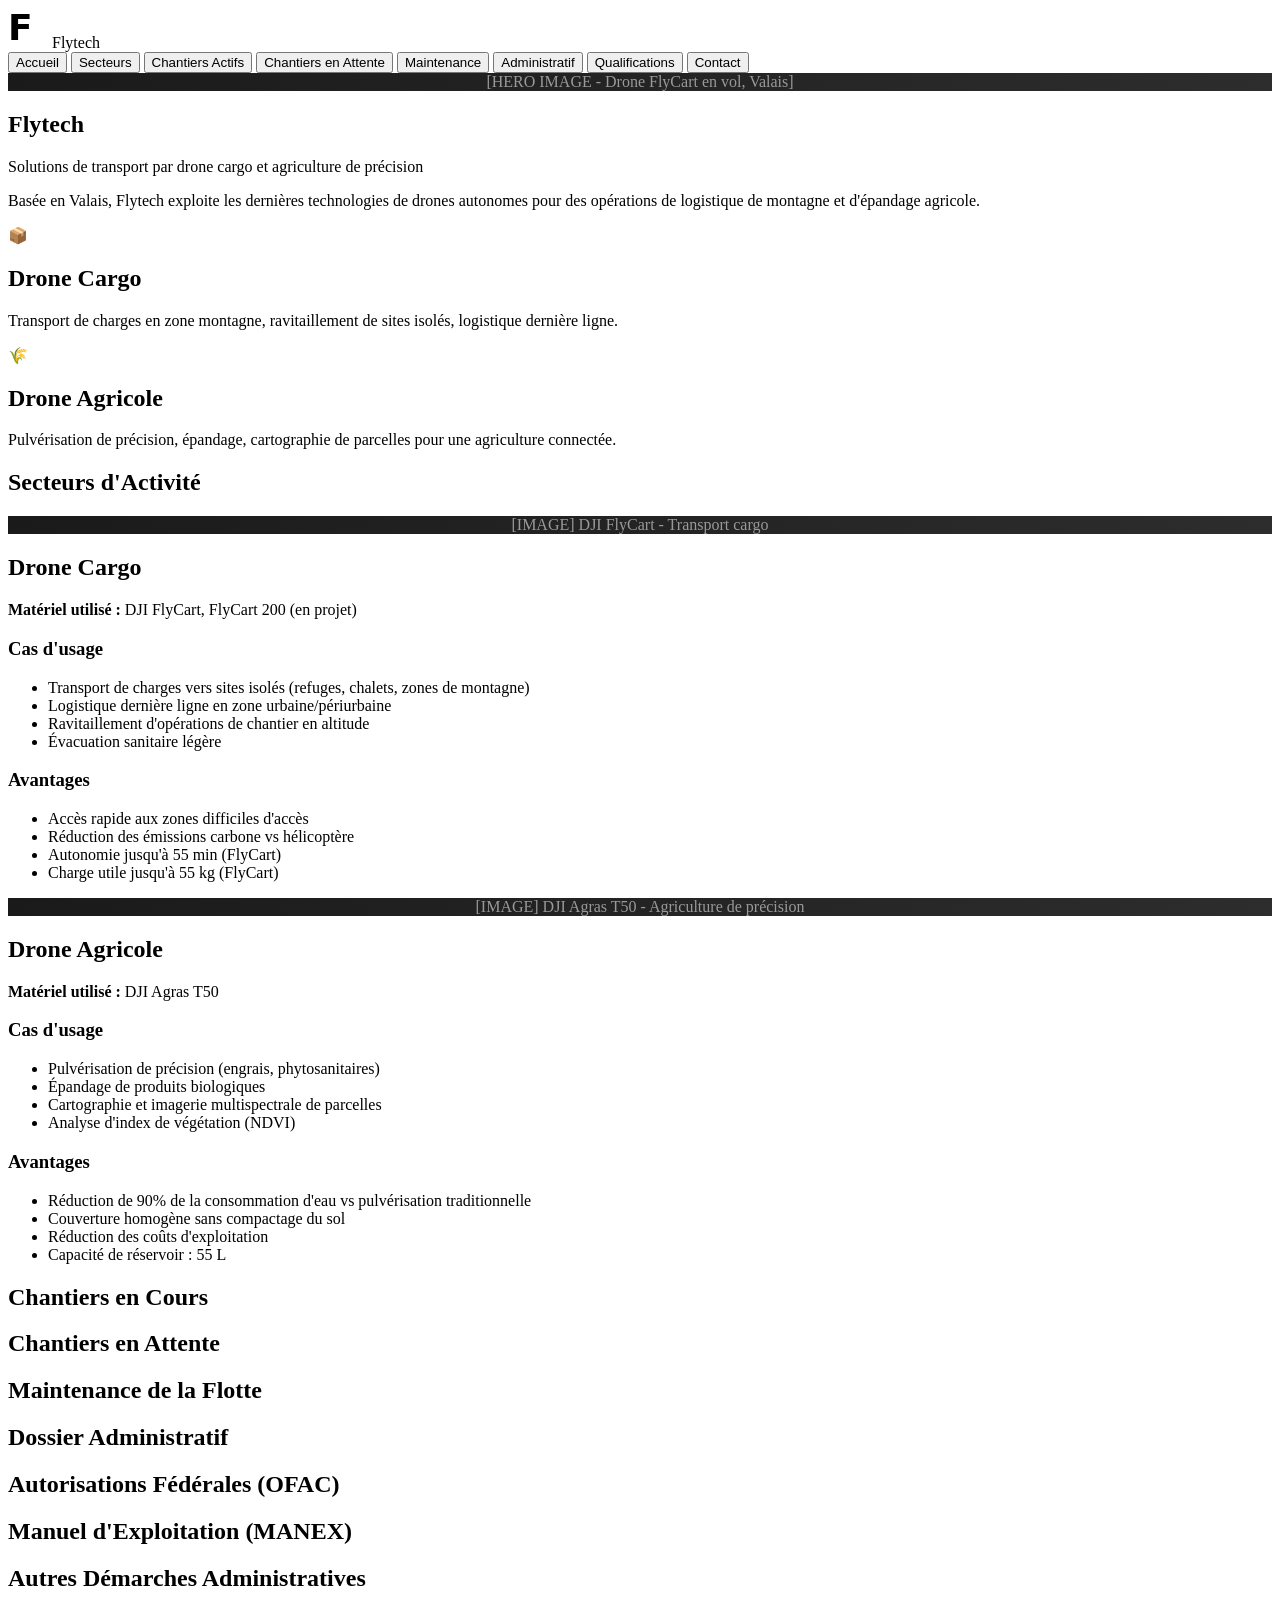
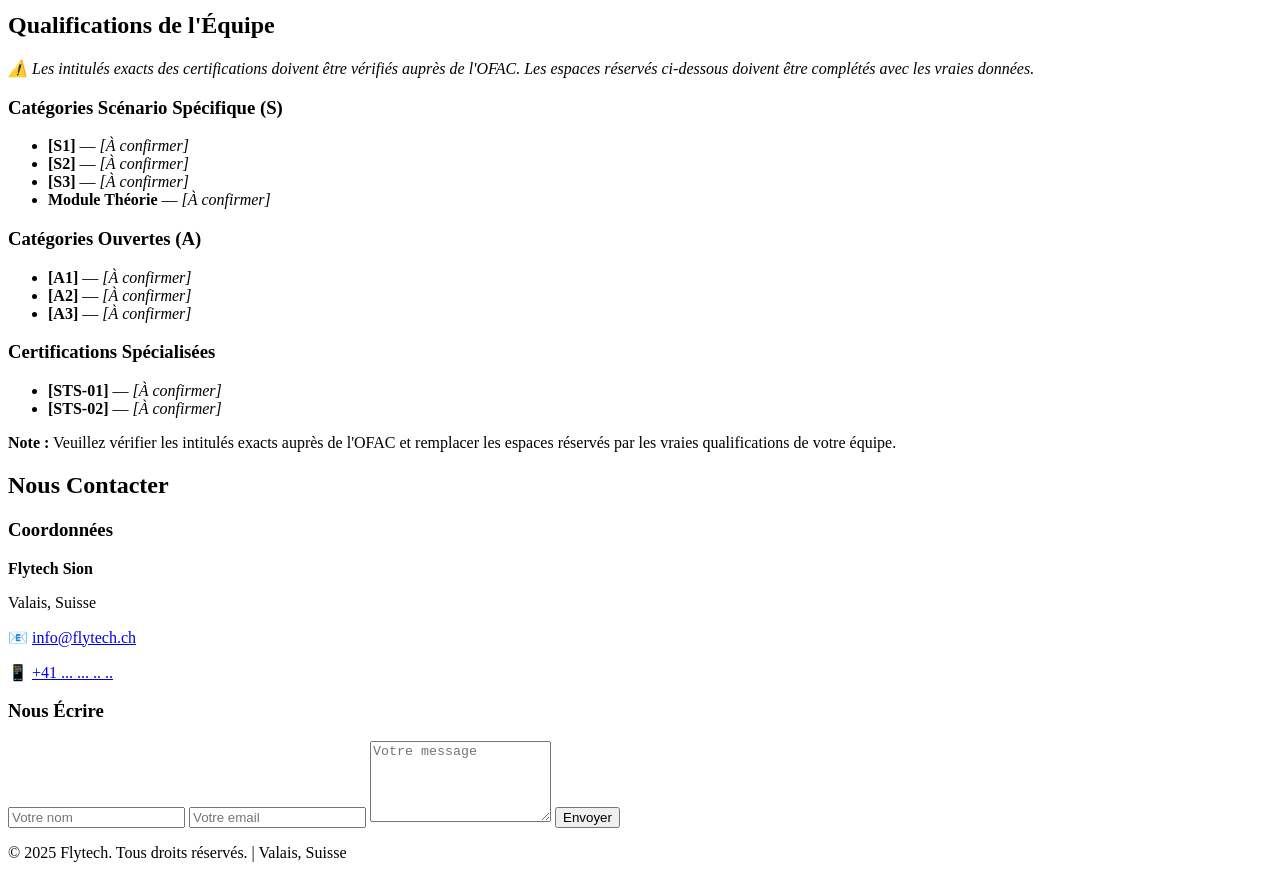
==== index.html @ a499c4e5 "Initial HTML structure with all sections" ====
<!DOCTYPE html>
<html lang="fr">
<head>
    <meta charset="UTF-8">
    <meta name="viewport" content="width=device-width, initial-scale=1.0">
    <title>Flytech - Drones Cargo & Agricoles | Valais</title>
    <link rel="stylesheet" href="css/style.css">
    <link rel="icon" type="image/svg+xml" href="data:image/svg+xml,<svg xmlns='http://www.w3.org/2000/svg' viewBox='0 0 100 100'><text y='.9em' font-size='90'>🦅</text></svg>">
</head>
<body>
    <header>
        <div class="header-content">
            <div class="logo">
                <!-- [PLACEHOLDER] Logo tête d'aigle stylisée, lignes géométriques anguleuses -->
                <svg width="40" height="40" viewBox="0 0 100 100" class="eagle-icon">
                    <text y="80" font-size="90" font-weight="bold">𝗙</text>
                </svg>
                <span class="logo-text">Flytech</span>
            </div>
            <nav class="main-nav">
                <button class="nav-btn active" data-section="accueil">Accueil</button>
                <button class="nav-btn" data-section="secteurs">Secteurs</button>
                <button class="nav-btn" data-section="chantiers-actifs">Chantiers Actifs</button>
                <button class="nav-btn" data-section="chantiers-attente">Chantiers en Attente</button>
                <button class="nav-btn" data-section="maintenance">Maintenance</button>
                <button class="nav-btn" data-section="administratif">Administratif</button>
                <button class="nav-btn" data-section="qualifications">Qualifications</button>
                <button class="nav-btn" data-section="contact">Contact</button>
            </nav>
        </div>
    </header>

    <main id="app">
        <!-- SECTION: ACCUEIL -->
        <section id="accueil" class="section active">
            <div class="hero">
                <!-- [PLACEHOLDER] Image hero : drone en vol, survol de parcelles, montagne suisse en arrière-plan -->
                <div class="hero-image" style="background: linear-gradient(135deg, #1a1a1a 0%, #2d2d2d 100%); display: flex; align-items: center; justify-content: center; color: #999;">
                    [HERO IMAGE - Drone FlyCart en vol, Valais]
                </div>
                <div class="hero-content">
                    <h1>Flytech</h1>
                    <p class="hero-subtitle">Solutions de transport par drone cargo et agriculture de précision</p>
                    <p class="hero-description">Basée en Valais, Flytech exploite les dernières technologies de drones autonomes pour des opérations de logistique de montagne et d'épandage agricole.</p>
                </div>
            </div>

            <section class="two-column">
                <div class="column fade-in">
                    <div class="icon-box">📦</div>
                    <h2>Drone Cargo</h2>
                    <p>Transport de charges en zone montagne, ravitaillement de sites isolés, logistique dernière ligne.</p>
                </div>
                <div class="column fade-in">
                    <div class="icon-box">🌾</div>
                    <h2>Drone Agricole</h2>
                    <p>Pulvérisation de précision, épandage, cartographie de parcelles pour une agriculture connectée.</p>
                </div>
            </section>
        </section>

        <!-- SECTION: SECTEURS D'ACTIVITÉ -->
        <section id="secteurs" class="section">
            <div class="container">
                <h1>Secteurs d'Activité</h1>

                <div class="sector-card fade-in">
                    <div class="sector-hero" style="background: linear-gradient(135deg, #1a1a1a 0%, #2d2d2d 100%); display: flex; align-items: center; justify-content: center; color: #999;">
                        [IMAGE] DJI FlyCart - Transport cargo
                    </div>
                    <div class="sector-content">
                        <h2>Drone Cargo</h2>
                        <p><strong>Matériel utilisé :</strong> DJI FlyCart, FlyCart 200 (en projet)</p>
                        <h3>Cas d'usage</h3>
                        <ul>
                            <li>Transport de charges vers sites isolés (refuges, chalets, zones de montagne)</li>
                            <li>Logistique dernière ligne en zone urbaine/périurbaine</li>
                            <li>Ravitaillement d'opérations de chantier en altitude</li>
                            <li>Évacuation sanitaire légère</li>
                        </ul>
                        <h3>Avantages</h3>
                        <ul>
                            <li>Accès rapide aux zones difficiles d'accès</li>
                            <li>Réduction des émissions carbone vs hélicoptère</li>
                            <li>Autonomie jusqu'à 55 min (FlyCart)</li>
                            <li>Charge utile jusqu'à 55 kg (FlyCart)</li>
                        </ul>
                    </div>
                </div>

                <div class="sector-card fade-in">
                    <div class="sector-hero" style="background: linear-gradient(135deg, #1a1a1a 0%, #2d2d2d 100%); display: flex; align-items: center; justify-content: center; color: #999;">
                        [IMAGE] DJI Agras T50 - Agriculture de précision
                    </div>
                    <div class="sector-content">
                        <h2>Drone Agricole</h2>
                        <p><strong>Matériel utilisé :</strong> DJI Agras T50</p>
                        <h3>Cas d'usage</h3>
                        <ul>
                            <li>Pulvérisation de précision (engrais, phytosanitaires)</li>
                            <li>Épandage de produits biologiques</li>
                            <li>Cartographie et imagerie multispectrale de parcelles</li>
                            <li>Analyse d'index de végétation (NDVI)</li>
                        </ul>
                        <h3>Avantages</h3>
                        <ul>
                            <li>Réduction de 90% de la consommation d'eau vs pulvérisation traditionnelle</li>
                            <li>Couverture homogène sans compactage du sol</li>
                            <li>Réduction des coûts d'exploitation</li>
                            <li>Capacité de réservoir : 55 L</li>
                        </ul>
                    </div>
                </div>
            </div>
        </section>

        <!-- SECTION: CHANTIERS EN COURS -->
        <section id="chantiers-actifs" class="section">
            <div class="container">
                <h1>Chantiers en Cours</h1>
                <div id="chantiers-actifs-list" class="chantiers-list">
                    <!-- Chargé dynamiquement depuis data/chantiers.json -->
                </div>
            </div>
        </section>

        <!-- SECTION: CHANTIERS EN ATTENTE -->
        <section id="chantiers-attente" class="section">
            <div class="container">
                <h1>Chantiers en Attente</h1>
                <div id="chantiers-attente-list" class="chantiers-list">
                    <!-- Chargé dynamiquement depuis data/chantiers.json -->
                </div>
            </div>
        </section>

        <!-- SECTION: MAINTENANCE -->
        <section id="maintenance" class="section">
            <div class="container">
                <h1>Maintenance de la Flotte</h1>
                <div id="maintenance-list" class="maintenance-dashboard">
                    <!-- Chargé dynamiquement depuis data/maintenance.json -->
                </div>
            </div>
        </section>

        <!-- SECTION: ADMINISTRATIF -->
        <section id="administratif" class="section">
            <div class="container">
                <h1>Dossier Administratif</h1>
                <div class="admin-box fade-in">
                    <h2>Autorisations Fédérales (OFAC)</h2>
                    <div id="admin-ofac" class="admin-list">
                        <!-- Chargé dynamiquement -->
                    </div>
                </div>
                <div class="admin-box fade-in">
                    <h2>Manuel d'Exploitation (MANEX)</h2>
                    <div id="admin-manex" class="admin-list">
                        <!-- Chargé dynamiquement -->
                    </div>
                </div>
                <div class="admin-box fade-in">
                    <h2>Autres Démarches Administratives</h2>
                    <div id="admin-autres" class="admin-list">
                        <!-- Chargé dynamiquement -->
                    </div>
                </div>
            </div>
        </section>

        <!-- SECTION: QUALIFICATIONS PILOTES -->
        <section id="qualifications" class="section">
            <div class="container">
                <h1>Qualifications de l'Équipe</h1>
                <p class="section-intro">
                    <em>⚠️ Les intitulés exacts des certifications doivent être vérifiés auprès de l'OFAC. Les espaces réservés ci-dessous doivent être complétés avec les vraies données.</em>
                </p>
                
                <div class="qualifications-grid">
                    <div class="qual-card fade-in">
                        <h3>Catégories Scénario Spécifique (S)</h3>
                        <ul>
                            <li><strong>[S1]</strong> — <em>[À confirmer]</em></li>
                            <li><strong>[S2]</strong> — <em>[À confirmer]</em></li>
                            <li><strong>[S3]</strong> — <em>[À confirmer]</em></li>
                            <li><strong>Module Théorie</strong> — <em>[À confirmer]</em></li>
                        </ul>
                    </div>

                    <div class="qual-card fade-in">
                        <h3>Catégories Ouvertes (A)</h3>
                        <ul>
                            <li><strong>[A1]</strong> — <em>[À confirmer]</em></li>
                            <li><strong>[A2]</strong> — <em>[À confirmer]</em></li>
                            <li><strong>[A3]</strong> — <em>[À confirmer]</em></li>
                        </ul>
                    </div>

                    <div class="qual-card fade-in">
                        <h3>Certifications Spécialisées</h3>
                        <ul>
                            <li><strong>[STS-01]</strong> — <em>[À confirmer]</em></li>
                            <li><strong>[STS-02]</strong> — <em>[À confirmer]</em></li>
                        </ul>
                    </div>
                </div>

                <div class="note-box">
                    <p><strong>Note :</strong> Veuillez vérifier les intitulés exacts auprès de l'OFAC et remplacer les espaces réservés par les vraies qualifications de votre équipe.</p>
                </div>
            </div>
        </section>

        <!-- SECTION: CONTACT -->
        <section id="contact" class="section">
            <div class="container">
                <h1>Nous Contacter</h1>
                <div class="contact-grid">
                    <div class="contact-info fade-in">
                        <h3>Coordonnées</h3>
                        <p><strong>Flytech Sion</strong></p>
                        <p>Valais, Suisse</p>
                        <p>📧 <a href="mailto:info@flytech.ch">info@flytech.ch</a></p>
                        <p>📱 <a href="tel:+41...">+41 ... ... .. ..</a></p>
                    </div>
                    <div class="contact-form fade-in">
                        <h3>Nous Écrire</h3>
                        <form id="contact-form">
                            <input type="text" placeholder="Votre nom" required>
                            <input type="email" placeholder="Votre email" required>
                            <textarea placeholder="Votre message" rows="5" required></textarea>
                            <button type="submit" class="btn-primary">Envoyer</button>
                        </form>
                    </div>
                </div>
            </div>
        </section>
    </main>

    <footer>
        <p>&copy; 2025 Flytech. Tous droits réservés. | Valais, Suisse</p>
    </footer>

    <script src="js/main.js"></script>
</body>
</html>
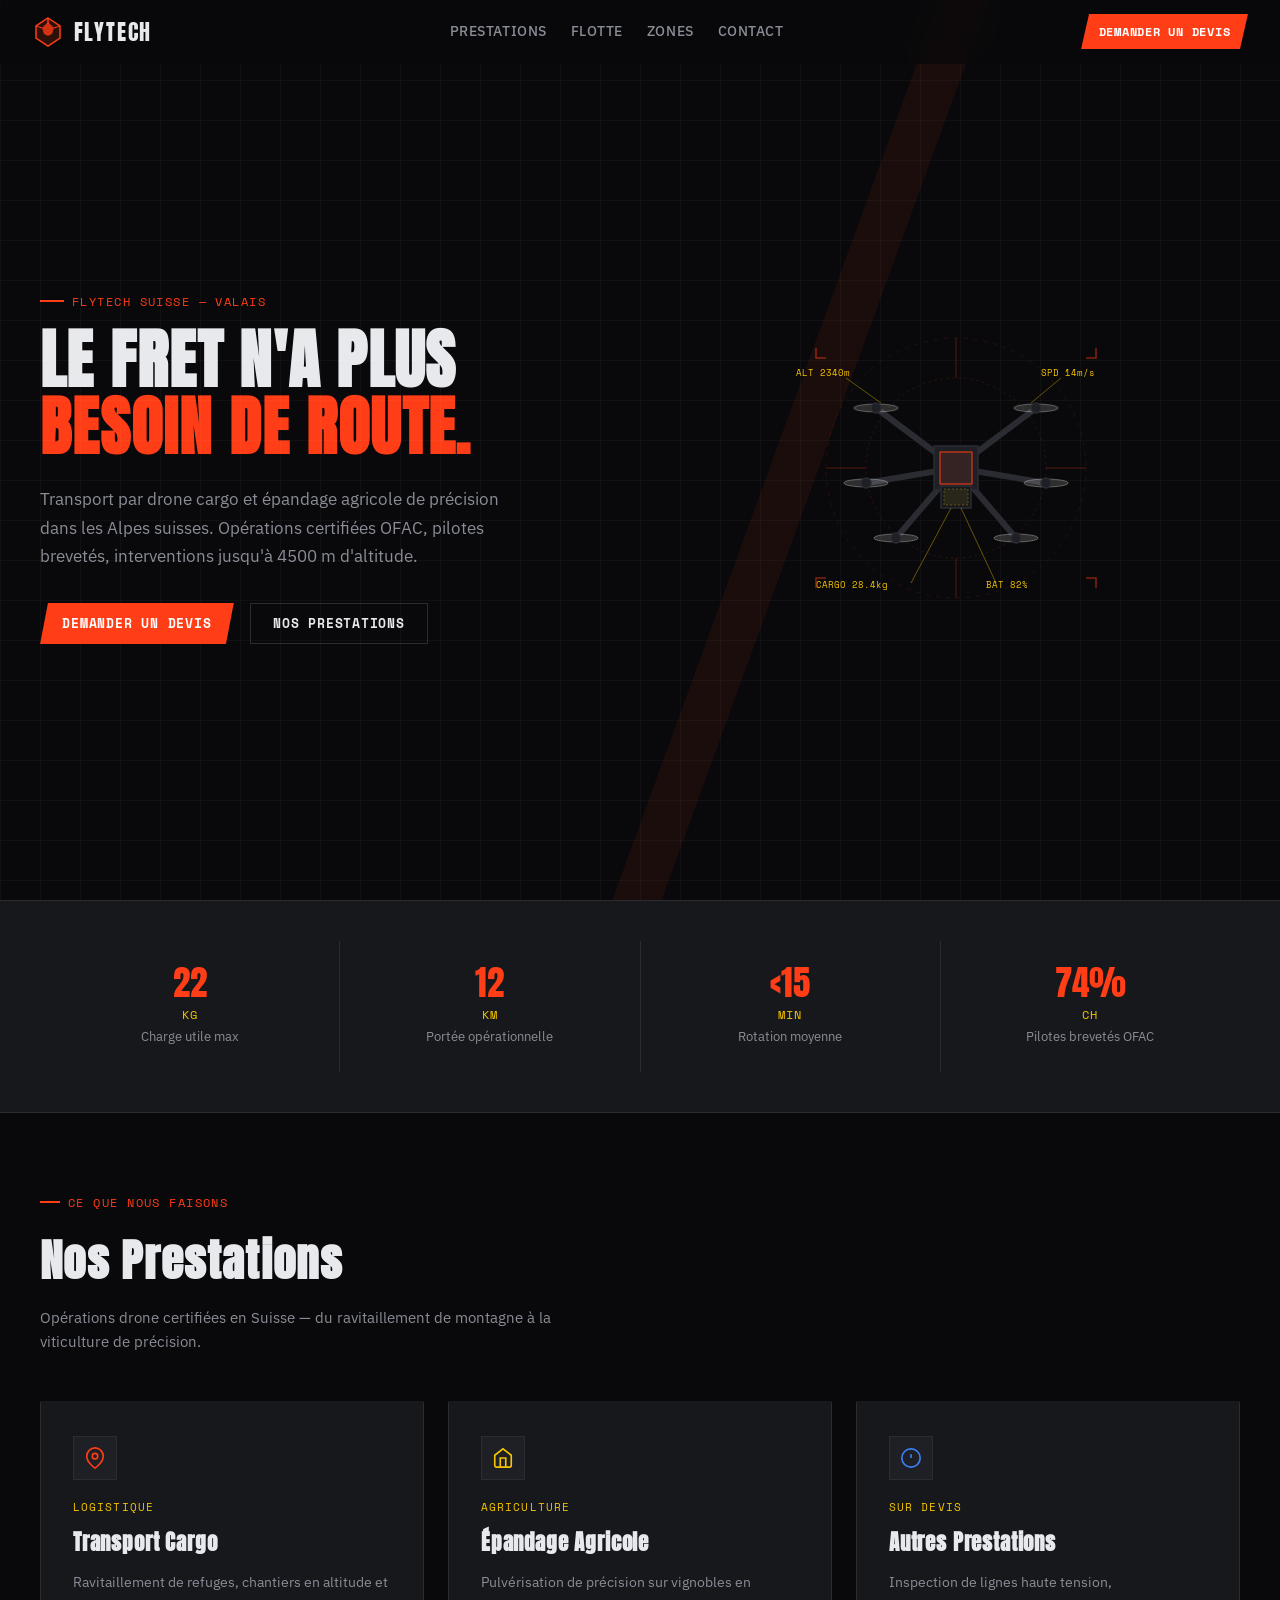
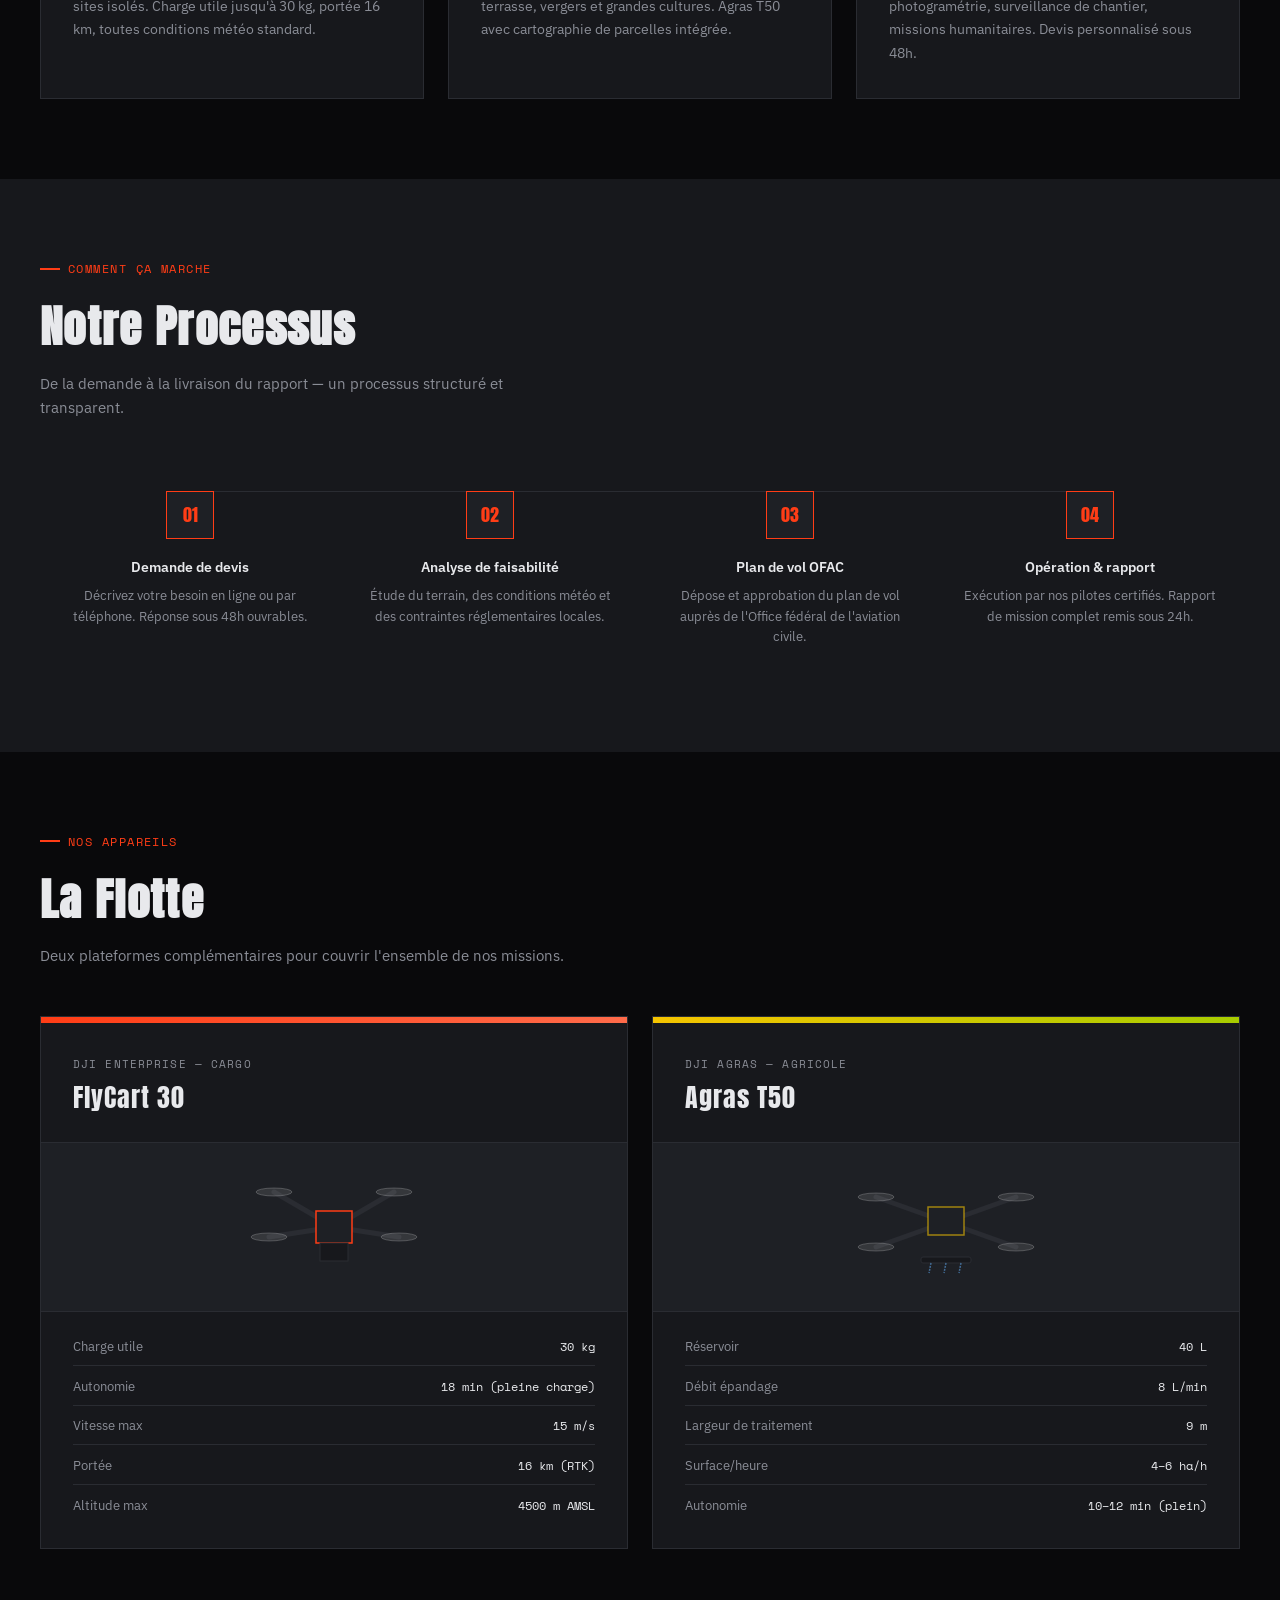
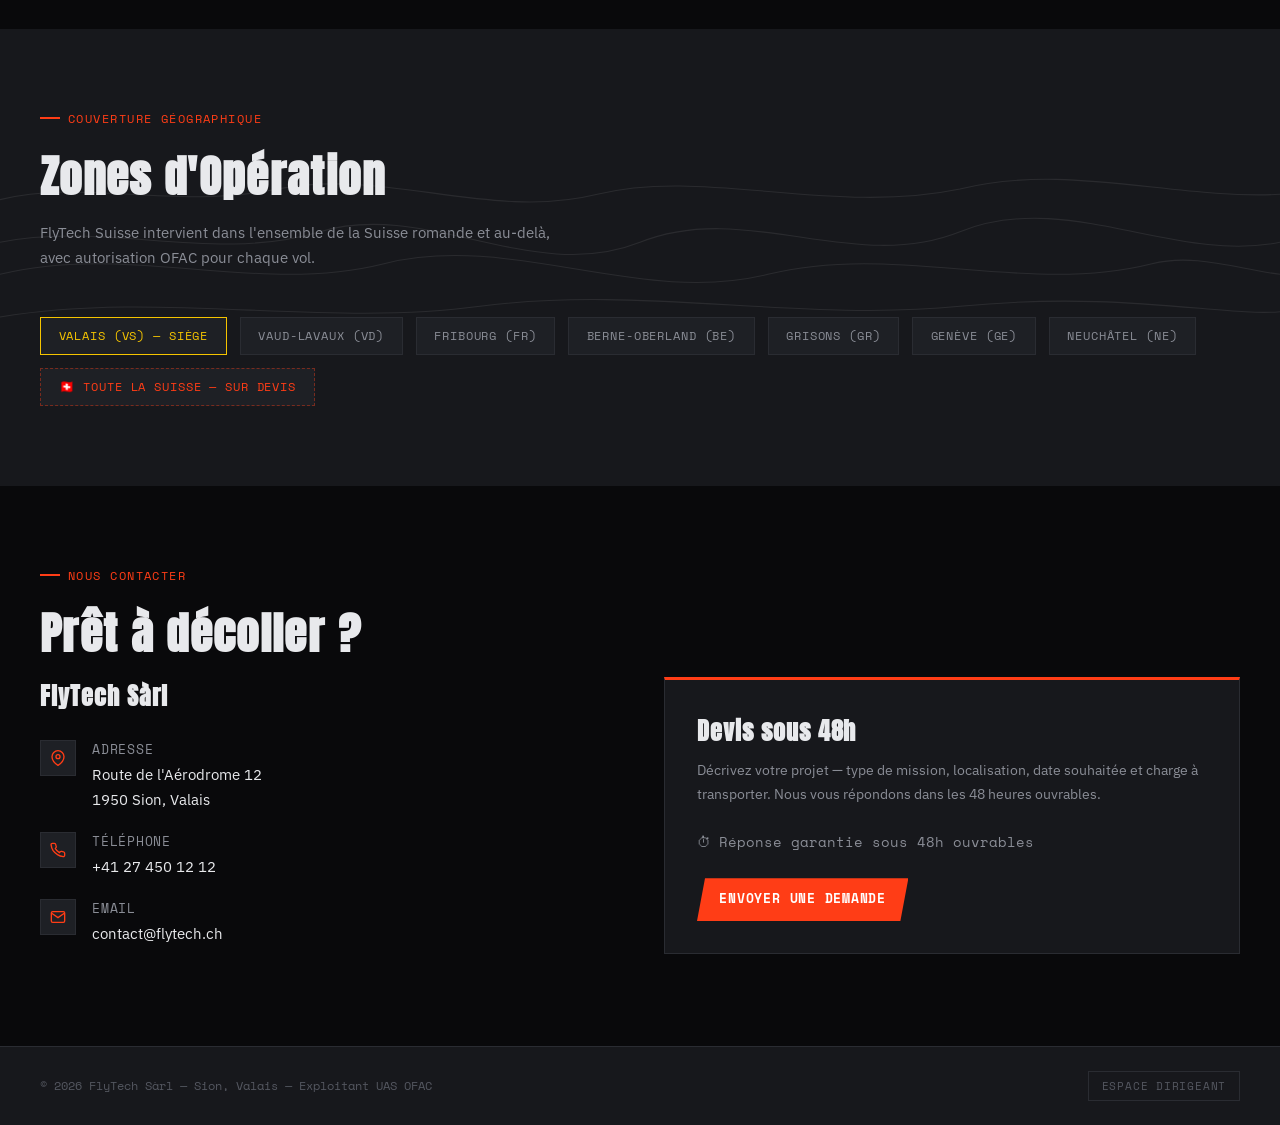
==== commit 52499553: "Rebuild site to professional level — full public site + admin panel - Sticky nav with eagle SVG logo" ====
--- a/index.html
+++ b/index.html
@@ -1,247 +1,1310 @@
 <!DOCTYPE html>
 <html lang="fr">
 <head>
-    <meta charset="UTF-8">
-    <meta name="viewport" content="width=device-width, initial-scale=1.0">
-    <title>Flytech - Drones Cargo & Agricoles | Valais</title>
-    <link rel="stylesheet" href="css/style.css">
-    <link rel="icon" type="image/svg+xml" href="data:image/svg+xml,<svg xmlns='http://www.w3.org/2000/svg' viewBox='0 0 100 100'><text y='.9em' font-size='90'>🦅</text></svg>">
+<meta charset="UTF-8">
+<meta name="viewport" content="width=device-width, initial-scale=1.0">
+<title>FlyTech Suisse — Drones Cargo & Agricoles | Valais</title>
+<link rel="preconnect" href="https://fonts.googleapis.com">
+<link rel="preconnect" href="https://fonts.gstatic.com" crossorigin>
+<link href="https://fonts.googleapis.com/css2?family=Anton&family=IBM+Plex+Sans:wght@300;400;500;600&family=Space+Mono:wght@400;700&display=swap" rel="stylesheet">
+<style>
+:root {
+  --bg: #09090b;
+  --raised1: #17181c;
+  --raised2: #1e2025;
+  --border: #2a2c32;
+  --accent: #ff3d16;
+  --accent2: #f5c400;
+  --text: #e8e9ec;
+  --text2: #8a8d96;
+  --text3: #545760;
+  --green: #22c55e;
+  --red: #ef4444;
+  --blue: #3b82f6;
+}
+*,*::before,*::after{box-sizing:border-box;margin:0;padding:0}
+html{scroll-behavior:smooth;font-size:16px}
+body{background:var(--bg);color:var(--text);font-family:'IBM Plex Sans',sans-serif;line-height:1.6;overflow-x:hidden}
+@media(prefers-reduced-motion:reduce){*{animation:none!important;transition:none!important;scroll-behavior:auto!important}}
+:focus-visible{outline:2px solid var(--accent2);outline-offset:2px}
+a{color:inherit;text-decoration:none}
+img{max-width:100%}
+button{cursor:pointer;font-family:inherit}
+
+/* ── NAV ── */
+#nav{position:fixed;top:0;left:0;right:0;z-index:100;padding:0 2rem;height:64px;display:flex;align-items:center;justify-content:space-between;transition:background .3s,backdrop-filter .3s;background:rgba(9,9,11,.7);backdrop-filter:blur(8px);border-bottom:1px solid transparent}
+#nav.scrolled{background:rgba(9,9,11,.95);border-bottom-color:var(--border)}
+.nav-logo{display:flex;align-items:center;gap:.6rem;font-family:'Anton',sans-serif;font-size:1.4rem;letter-spacing:.08em;color:var(--text)}
+.nav-logo svg{flex-shrink:0}
+.nav-links{display:flex;align-items:center;gap:1.5rem}
+.nav-links a{font-size:.85rem;font-weight:500;color:var(--text2);letter-spacing:.04em;text-transform:uppercase;transition:color .2s}
+.nav-links a:hover{color:var(--text)}
+.nav-cta{background:var(--accent);color:#fff;font-family:'Space Mono',monospace;font-size:.78rem;font-weight:700;padding:.5rem 1.1rem;border:none;letter-spacing:.06em;text-transform:uppercase;clip-path:polygon(8px 0,100% 0,calc(100% - 8px) 100%,0 100%);transition:background .2s}
+.nav-cta:hover{background:#e03010}
+.hamburger{display:none;background:none;border:none;flex-direction:column;gap:4px;padding:4px}
+.hamburger span{display:block;width:22px;height:2px;background:var(--text);transition:.3s}
+.mobile-menu{display:none;position:fixed;top:64px;left:0;right:0;background:var(--raised1);border-bottom:1px solid var(--border);padding:1.5rem 2rem;flex-direction:column;gap:1rem;z-index:99}
+.mobile-menu.open{display:flex}
+.mobile-menu a{font-size:.9rem;font-weight:500;color:var(--text2);text-transform:uppercase;letter-spacing:.04em}
+@media(max-width:820px){.nav-links,.nav-cta-wrap{display:none}.hamburger{display:flex}}
+
+/* ── HERO ── */
+#hero{min-height:100vh;display:flex;align-items:center;position:relative;overflow:hidden;padding:100px 2rem 4rem}
+.hero-grid{position:absolute;inset:0;background-image:linear-gradient(rgba(255,255,255,.03) 1px,transparent 1px),linear-gradient(90deg,rgba(255,255,255,.03) 1px,transparent 1px);background-size:40px 40px;pointer-events:none}
+.hero-slash{position:absolute;top:-10%;right:10%;width:60%;height:140%;background:linear-gradient(110deg,transparent 48%,rgba(255,61,22,.07) 48%,rgba(255,61,22,.07) 52%,transparent 52%);pointer-events:none}
+.hero-inner{max-width:1200px;margin:0 auto;width:100%;display:grid;grid-template-columns:1fr 1fr;gap:4rem;align-items:center}
+.hero-eyebrow{font-family:'Space Mono',monospace;font-size:.75rem;color:var(--accent);letter-spacing:.12em;text-transform:uppercase;margin-bottom:1rem;display:flex;align-items:center;gap:.5rem}
+.hero-eyebrow::before{content:'';display:inline-block;width:24px;height:2px;background:var(--accent)}
+.hero-h1{font-family:'Anton',sans-serif;font-size:clamp(2.5rem,5vw,4rem);line-height:1.05;letter-spacing:.02em;margin-bottom:1.5rem}
+.hero-h1 em{color:var(--accent);font-style:normal}
+.hero-lede{font-size:1.05rem;color:var(--text2);max-width:480px;margin-bottom:2rem;line-height:1.7}
+.hero-btns{display:flex;gap:1rem;flex-wrap:wrap}
+.btn-primary{background:var(--accent);color:#fff;font-family:'Space Mono',monospace;font-size:.8rem;font-weight:700;padding:.7rem 1.4rem;border:none;letter-spacing:.06em;text-transform:uppercase;clip-path:polygon(8px 0,100% 0,calc(100% - 8px) 100%,0 100%);transition:background .2s}
+.btn-primary:hover{background:#e03010}
+.btn-outline{background:transparent;color:var(--text);font-family:'Space Mono',monospace;font-size:.8rem;font-weight:700;padding:.65rem 1.4rem;border:1px solid var(--border);letter-spacing:.06em;text-transform:uppercase;transition:border-color .2s,color .2s}
+.btn-outline:hover{border-color:var(--accent);color:var(--accent)}
+.hero-visual{display:flex;justify-content:center;align-items:center;position:relative}
+@media(max-width:820px){.hero-inner{grid-template-columns:1fr}.hero-visual{display:none}}
+
+/* ── STATS BAR ── */
+#stats{background:var(--raised1);border-top:1px solid var(--border);border-bottom:1px solid var(--border);padding:2.5rem 2rem}
+.stats-inner{max-width:1200px;margin:0 auto;display:grid;grid-template-columns:repeat(4,1fr);gap:1px;background:var(--border)}
+.stat-cell{background:var(--raised1);padding:1.5rem 2rem;text-align:center}
+.stat-num{font-family:'Anton',sans-serif;font-size:2.2rem;color:var(--accent);line-height:1}
+.stat-unit{font-family:'Space Mono',monospace;font-size:.75rem;color:var(--accent2);margin:.3rem 0 .2rem;text-transform:uppercase;letter-spacing:.08em}
+.stat-label{font-size:.8rem;color:var(--text2)}
+@media(max-width:560px){.stats-inner{grid-template-columns:1fr 1fr}}
+
+/* ── SECTIONS ── */
+section{padding:5rem 2rem}
+.section-inner{max-width:1200px;margin:0 auto}
+.eyebrow{font-family:'Space Mono',monospace;font-size:.75rem;color:var(--accent);letter-spacing:.12em;text-transform:uppercase;margin-bottom:.8rem;display:flex;align-items:center;gap:.5rem}
+.eyebrow::before{content:'';display:inline-block;width:20px;height:2px;background:var(--accent)}
+h2.section-title{font-family:'Anton',sans-serif;font-size:clamp(1.8rem,3.5vw,2.8rem);letter-spacing:.03em;margin-bottom:.5rem}
+.section-sub{color:var(--text2);max-width:540px;margin-bottom:3rem;font-size:.95rem}
+
+/* ── REVEAL ── */
+.reveal{opacity:0;transform:translateY(32px);transition:opacity .6s ease,transform .6s ease}
+.reveal.visible{opacity:1;transform:none}
+[data-delay="1"]{transition-delay:.1s}
+[data-delay="2"]{transition-delay:.2s}
+[data-delay="3"]{transition-delay:.3s}
+[data-delay="4"]{transition-delay:.4s}
+
+/* ── PRESTATIONS ── */
+#prestations{background:var(--bg)}
+.cards-grid{display:grid;grid-template-columns:repeat(3,1fr);gap:1.5rem}
+.card{background:var(--raised1);border:1px solid var(--border);padding:2rem;position:relative;transition:transform .2s,border-top-color .2s;border-top:3px solid transparent}
+.card:hover{transform:translateY(-4px);border-top-color:var(--accent)}
+.card-icon{width:44px;height:44px;background:var(--raised2);border:1px solid var(--border);display:flex;align-items:center;justify-content:center;margin-bottom:1.2rem}
+.card-tag{font-family:'Space Mono',monospace;font-size:.68rem;color:var(--accent2);text-transform:uppercase;letter-spacing:.1em;margin-bottom:.6rem}
+.card h3{font-family:'Anton',sans-serif;font-size:1.3rem;letter-spacing:.04em;margin-bottom:.7rem}
+.card p{font-size:.875rem;color:var(--text2);line-height:1.7}
+@media(max-width:820px){.cards-grid{grid-template-columns:1fr}}
+
+/* ── PROCESSUS ── */
+#processus{background:var(--raised1)}
+.process-steps{display:grid;grid-template-columns:repeat(4,1fr);gap:0;position:relative}
+.process-steps::after{content:'';position:absolute;top:24px;left:12.5%;right:12.5%;height:1px;background:var(--border);z-index:0}
+.step{padding:1.5rem;text-align:center;position:relative;z-index:1}
+.step-num{width:48px;height:48px;background:var(--raised2);border:1px solid var(--accent);font-family:'Anton',sans-serif;font-size:1.1rem;color:var(--accent);display:flex;align-items:center;justify-content:center;margin:0 auto 1rem;position:relative;z-index:2}
+.step h4{font-family:'IBM Plex Sans',sans-serif;font-weight:600;font-size:.9rem;margin-bottom:.5rem}
+.step p{font-size:.8rem;color:var(--text2);line-height:1.6}
+@media(max-width:820px){.process-steps{grid-template-columns:1fr 1fr}.process-steps::after{display:none}}
+@media(max-width:560px){.process-steps{grid-template-columns:1fr}}
+
+/* ── FLOTTE ── */
+#flotte{background:var(--bg)}
+.fleet-grid{display:grid;grid-template-columns:1fr 1fr;gap:1.5rem}
+.fleet-card{background:var(--raised1);border:1px solid var(--border);overflow:hidden}
+.fleet-top{height:6px}
+.fleet-top.cargo{background:linear-gradient(90deg,var(--accent),#ff6b4a)}
+.fleet-top.agri{background:linear-gradient(90deg,var(--accent2),#a8cc00)}
+.fleet-body{padding:2rem}
+.fleet-model{font-family:'Space Mono',monospace;font-size:.7rem;color:var(--text2);text-transform:uppercase;letter-spacing:.1em;margin-bottom:.3rem}
+.fleet-name{font-family:'Anton',sans-serif;font-size:1.6rem;letter-spacing:.04em;margin-bottom:1.5rem}
+.fleet-visual{display:flex;justify-content:center;padding:1.5rem 0;background:var(--raised2);margin:0 -2rem 1.5rem;border-top:1px solid var(--border);border-bottom:1px solid var(--border)}
+.spec-list{list-style:none;display:flex;flex-direction:column;gap:.6rem}
+.spec-list li{display:flex;justify-content:space-between;align-items:baseline;font-size:.82rem;border-bottom:1px solid var(--border);padding-bottom:.5rem}
+.spec-list li:last-child{border-bottom:none;padding-bottom:0}
+.spec-key{color:var(--text2)}
+.spec-val{font-family:'Space Mono',monospace;font-size:.78rem;color:var(--text)}
+@media(max-width:820px){.fleet-grid{grid-template-columns:1fr}}
+
+/* ── ZONES ── */
+#zones{background:var(--raised1);position:relative;overflow:hidden}
+.topo-bg{position:absolute;inset:0;opacity:.08;pointer-events:none}
+.zones-grid{display:flex;flex-wrap:wrap;gap:.8rem;margin-top:2.5rem}
+.zone-badge{background:var(--raised2);border:1px solid var(--border);padding:.5rem 1.1rem;font-family:'Space Mono',monospace;font-size:.78rem;text-transform:uppercase;letter-spacing:.07em;color:var(--text2);transition:border-color .2s,color .2s}
+.zone-badge:hover{border-color:var(--accent);color:var(--text)}
+.zone-badge.highlight{border-color:var(--accent2);color:var(--accent2)}
+
+/* ── CONTACT ── */
+#contact{background:var(--bg)}
+.contact-grid{display:grid;grid-template-columns:1fr 1fr;gap:3rem;align-items:start}
+.contact-info h3{font-family:'Anton',sans-serif;font-size:1.5rem;letter-spacing:.04em;margin-bottom:1.5rem}
+.contact-item{display:flex;gap:1rem;margin-bottom:1.2rem;align-items:flex-start}
+.contact-icon{width:36px;height:36px;background:var(--raised2);border:1px solid var(--border);display:flex;align-items:center;justify-content:center;flex-shrink:0}
+.contact-item-text p{font-size:.8rem;color:var(--text2);margin-bottom:.1rem;font-family:'Space Mono',monospace;text-transform:uppercase;letter-spacing:.06em}
+.contact-item-text span{font-size:.95rem}
+.devis-panel{background:var(--raised1);border:1px solid var(--border);border-top:3px solid var(--accent);padding:2rem}
+.devis-panel h3{font-family:'Anton',sans-serif;font-size:1.5rem;letter-spacing:.04em;margin-bottom:.5rem}
+.devis-panel p{color:var(--text2);font-size:.875rem;margin-bottom:1.5rem;line-height:1.7}
+.devis-timer{font-family:'Space Mono',monospace;font-size:.75rem;color:var(--accent2);margin-bottom:1.5rem;display:flex;align-items:center;gap:.5rem}
+.devis-timer::before{content:'⏱'}
+@media(max-width:820px){.contact-grid{grid-template-columns:1fr}}
+
+/* ── FOOTER ── */
+footer{background:var(--raised1);border-top:1px solid var(--border);padding:1.5rem 2rem}
+.footer-inner{max-width:1200px;margin:0 auto;display:flex;justify-content:space-between;align-items:center;flex-wrap:wrap;gap:1rem}
+.footer-copy{font-size:.78rem;color:var(--text3);font-family:'Space Mono',monospace}
+.btn-dirigeant{background:none;border:1px solid var(--border);color:var(--text3);font-family:'Space Mono',monospace;font-size:.7rem;padding:.35rem .8rem;text-transform:uppercase;letter-spacing:.07em;transition:border-color .2s,color .2s}
+.btn-dirigeant:hover{border-color:var(--accent);color:var(--accent)}
+
+/* ── ADMIN OVERLAY ── */
+#admin-overlay{display:none;position:fixed;inset:0;z-index:200;background:rgba(9,9,11,.98);justify-content:center;align-items:center}
+#admin-overlay.open{display:flex}
+.login-box{background:var(--raised1);border:1px solid var(--border);border-top:3px solid var(--accent);padding:2.5rem;width:100%;max-width:380px}
+.login-box h2{font-family:'Anton',sans-serif;font-size:1.6rem;letter-spacing:.05em;margin-bottom:.3rem}
+.login-box p{color:var(--text2);font-size:.85rem;margin-bottom:2rem}
+.login-error{display:none;background:rgba(239,68,68,.1);border:1px solid rgba(239,68,68,.3);color:#ef4444;padding:.6rem .8rem;font-size:.8rem;margin-bottom:1rem}
+.form-group{margin-bottom:1.2rem}
+.form-group label{display:block;font-size:.78rem;color:var(--text2);margin-bottom:.4rem;font-family:'Space Mono',monospace;text-transform:uppercase;letter-spacing:.06em}
+.form-group input,.form-group select,.form-group textarea{width:100%;background:var(--raised2);border:1px solid var(--border);color:var(--text);padding:.6rem .9rem;font-family:'IBM Plex Sans',sans-serif;font-size:.9rem;transition:border-color .2s}
+.form-group input:focus,.form-group select:focus,.form-group textarea:focus{outline:none;border-color:var(--accent)}
+.form-row{display:grid;grid-template-columns:1fr 1fr;gap:1rem}
+
+/* ── ADMIN APP ── */
+#admin-app{display:none;position:fixed;inset:0;z-index:200;background:var(--bg);flex-direction:row}
+#admin-app.open{display:flex}
+.admin-sidebar{width:220px;background:var(--raised1);border-right:1px solid var(--border);display:flex;flex-direction:column;flex-shrink:0}
+.admin-logo{padding:1.2rem 1.5rem;border-bottom:1px solid var(--border);display:flex;align-items:center;gap:.6rem;font-family:'Anton',sans-serif;font-size:1.1rem;letter-spacing:.08em}
+.admin-logo span{font-family:'Space Mono',monospace;font-size:.6rem;color:var(--accent);background:rgba(255,61,22,.15);padding:.2rem .5rem;margin-left:.3rem}
+.sidebar-nav{flex:1;padding:.8rem 0;overflow-y:auto}
+.sidebar-nav button{display:flex;align-items:center;gap:.7rem;width:100%;padding:.65rem 1.5rem;background:none;border:none;color:var(--text2);font-size:.82rem;text-align:left;transition:background .15s,color .15s}
+.sidebar-nav button:hover{background:var(--raised2);color:var(--text)}
+.sidebar-nav button.active{background:rgba(255,61,22,.1);color:var(--accent);border-left:2px solid var(--accent)}
+.sidebar-nav button svg{flex-shrink:0;opacity:.7}
+.sidebar-nav button.active svg{opacity:1}
+.sidebar-bottom{padding:1rem 1.5rem;border-top:1px solid var(--border)}
+.btn-logout{width:100%;background:none;border:1px solid var(--border);color:var(--text2);font-family:'Space Mono',monospace;font-size:.72rem;padding:.5rem;text-transform:uppercase;letter-spacing:.05em;transition:border-color .2s,color .2s}
+.btn-logout:hover{border-color:var(--accent);color:var(--accent)}
+.admin-main{flex:1;overflow:auto;padding:2rem}
+.admin-view{display:none}
+.admin-view.active{display:block}
+.view-header{display:flex;justify-content:space-between;align-items:center;margin-bottom:2rem;flex-wrap:wrap;gap:1rem}
+.view-title{font-family:'Anton',sans-serif;font-size:1.6rem;letter-spacing:.04em}
+.view-sub{color:var(--text2);font-size:.85rem;margin-top:.2rem}
+.btn-add{background:var(--accent);color:#fff;border:none;font-family:'Space Mono',monospace;font-size:.72rem;font-weight:700;padding:.55rem 1.1rem;text-transform:uppercase;letter-spacing:.06em;transition:background .2s}
+.btn-add:hover{background:#e03010}
+
+/* KPI CARDS */
+.kpi-grid{display:grid;grid-template-columns:repeat(4,1fr);gap:1rem;margin-bottom:2rem}
+.kpi-card{background:var(--raised1);border:1px solid var(--border);border-top:3px solid var(--border);padding:1.2rem 1.5rem}
+.kpi-card.accent1{border-top-color:var(--accent)}
+.kpi-card.accent2{border-top-color:var(--accent2)}
+.kpi-card.accent3{border-top-color:var(--green)}
+.kpi-card.accent4{border-top-color:var(--blue)}
+.kpi-label{font-size:.72rem;color:var(--text2);text-transform:uppercase;letter-spacing:.08em;margin-bottom:.4rem;font-family:'Space Mono',monospace}
+.kpi-value{font-family:'Anton',sans-serif;font-size:1.8rem;line-height:1}
+.kpi-change{font-size:.72rem;color:var(--text3);margin-top:.3rem}
+@media(max-width:820px){.kpi-grid{grid-template-columns:1fr 1fr}}
+
+/* TABLES */
+.table-wrap{background:var(--raised1);border:1px solid var(--border);overflow-x:auto;margin-bottom:1.5rem}
+table{width:100%;border-collapse:collapse}
+thead tr{background:var(--raised2);border-bottom:1px solid var(--border)}
+th{padding:.6rem 1rem;text-align:left;font-family:'Space Mono',monospace;font-size:.68rem;color:var(--text2);text-transform:uppercase;letter-spacing:.07em;font-weight:400;white-space:nowrap}
+td{padding:.65rem 1rem;font-size:.82rem;border-bottom:1px solid rgba(42,44,50,.5);vertical-align:middle}
+tr:last-child td{border-bottom:none}
+tr:hover td{background:rgba(255,255,255,.015)}
+.badge{display:inline-flex;align-items:center;padding:.2rem .6rem;font-family:'Space Mono',monospace;font-size:.65rem;text-transform:uppercase;letter-spacing:.06em;border-radius:0}
+.badge-green{background:rgba(34,197,94,.12);color:#22c55e;border:1px solid rgba(34,197,94,.25)}
+.badge-red{background:rgba(239,68,68,.12);color:#ef4444;border:1px solid rgba(239,68,68,.25)}
+.badge-yellow{background:rgba(245,196,0,.12);color:#f5c400;border:1px solid rgba(245,196,0,.25)}
+.badge-blue{background:rgba(59,130,246,.12);color:#3b82f6;border:1px solid rgba(59,130,246,.25)}
+.badge-gray{background:rgba(138,141,150,.1);color:#8a8d96;border:1px solid rgba(138,141,150,.2)}
+.btn-sm{background:none;border:1px solid var(--border);color:var(--text2);font-family:'Space Mono',monospace;font-size:.65rem;padding:.25rem .6rem;text-transform:uppercase;letter-spacing:.05em;transition:all .15s}
+.btn-sm:hover{border-color:var(--accent);color:var(--accent)}
+.btn-sm.danger:hover{border-color:var(--red);color:var(--red)}
+
+/* MODAL */
+#modal-overlay{display:none;position:fixed;inset:0;z-index:300;background:rgba(9,9,11,.85);justify-content:center;align-items:center;padding:1.5rem}
+#modal-overlay.open{display:flex}
+.modal{background:var(--raised1);border:1px solid var(--border);border-top:3px solid var(--accent);width:100%;max-width:500px;max-height:90vh;overflow-y:auto}
+.modal-header{padding:1.2rem 1.5rem;border-bottom:1px solid var(--border);display:flex;justify-content:space-between;align-items:center}
+.modal-title{font-family:'Anton',sans-serif;font-size:1.2rem;letter-spacing:.04em}
+.modal-close{background:none;border:none;color:var(--text2);font-size:1.2rem;line-height:1;transition:color .15s}
+.modal-close:hover{color:var(--accent)}
+.modal-body{padding:1.5rem}
+.modal-footer{padding:1rem 1.5rem;border-top:1px solid var(--border);display:flex;justify-content:flex-end;gap:.7rem}
+.btn-cancel{background:none;border:1px solid var(--border);color:var(--text2);font-family:'Space Mono',monospace;font-size:.72rem;padding:.5rem 1rem;text-transform:uppercase;letter-spacing:.05em}
+.btn-save{background:var(--accent);color:#fff;border:none;font-family:'Space Mono',monospace;font-size:.72rem;padding:.5rem 1rem;text-transform:uppercase;letter-spacing:.05em}
+
+/* MANEX */
+.manex-section{border:1px solid var(--border);margin-bottom:.8rem;overflow:hidden}
+.manex-header{background:var(--raised2);padding:.8rem 1.2rem;display:flex;justify-content:space-between;align-items:center;cursor:pointer;transition:background .15s}
+.manex-header:hover{background:var(--raised1)}
+.manex-title{font-family:'Space Mono',monospace;font-size:.8rem;color:var(--text);text-transform:uppercase;letter-spacing:.07em}
+.manex-body{display:none;padding:1.2rem;border-top:1px solid var(--border)}
+.manex-body.open{display:block}
+.manex-body h4{font-size:.85rem;font-weight:600;margin-bottom:.5rem;margin-top:1rem;color:var(--accent2)}
+.manex-body h4:first-child{margin-top:0}
+.manex-body p{font-size:.82rem;color:var(--text2);line-height:1.7;margin-bottom:.5rem}
+.manex-body ul{margin-left:1.2rem;color:var(--text2);font-size:.82rem;line-height:1.8}
+.manex-caret{transition:transform .2s;font-size:.7rem;color:var(--text2)}
+.manex-caret.open{transform:rotate(180deg)}
+
+/* Finances panels */
+.fin-summary{display:grid;grid-template-columns:repeat(3,1fr);gap:1rem;margin-bottom:1.5rem}
+.fin-box{background:var(--raised2);border:1px solid var(--border);padding:1rem 1.2rem}
+.fin-box label{font-family:'Space Mono',monospace;font-size:.68rem;color:var(--text2);text-transform:uppercase;letter-spacing:.07em;display:block;margin-bottom:.3rem}
+.fin-box .amount{font-family:'Anton',sans-serif;font-size:1.5rem}
+.amount.pos{color:var(--green)}
+.amount.neg{color:var(--red)}
+.amount.neu{color:var(--text)}
+@media(max-width:560px){.fin-summary{grid-template-columns:1fr}}
+@media(max-width:820px){.admin-sidebar{width:180px}}
+</style>
 </head>
 <body>
-    <header>
-        <div class="header-content">
-            <div class="logo">
-                <!-- [PLACEHOLDER] Logo tête d'aigle stylisée, lignes géométriques anguleuses -->
-                <svg width="40" height="40" viewBox="0 0 100 100" class="eagle-icon">
-                    <text y="80" font-size="90" font-weight="bold">𝗙</text>
-                </svg>
-                <span class="logo-text">Flytech</span>
-            </div>
-            <nav class="main-nav">
-                <button class="nav-btn active" data-section="accueil">Accueil</button>
-                <button class="nav-btn" data-section="secteurs">Secteurs</button>
-                <button class="nav-btn" data-section="chantiers-actifs">Chantiers Actifs</button>
-                <button class="nav-btn" data-section="chantiers-attente">Chantiers en Attente</button>
-                <button class="nav-btn" data-section="maintenance">Maintenance</button>
-                <button class="nav-btn" data-section="administratif">Administratif</button>
-                <button class="nav-btn" data-section="qualifications">Qualifications</button>
-                <button class="nav-btn" data-section="contact">Contact</button>
-            </nav>
+
+<!-- ══════════════ NAV ══════════════ -->
+<nav id="nav">
+  <a href="#" class="nav-logo">
+    <svg width="32" height="32" viewBox="0 0 32 32" fill="none" aria-hidden="true">
+      <polygon points="16,2 28,10 28,22 16,30 4,22 4,10" fill="rgba(255,61,22,.15)" stroke="#ff3d16" stroke-width="1.5"/>
+      <path d="M16 6 L22 12 L20 18 L16 20 L12 18 L10 12 Z" fill="#ff3d16" opacity=".8"/>
+      <line x1="16" y1="2" x2="16" y2="8" stroke="#ff3d16" stroke-width="1.5"/>
+      <line x1="28" y1="10" x2="22" y2="12" stroke="#ff3d16" stroke-width="1"/>
+      <line x1="4" y1="10" x2="10" y2="12" stroke="#ff3d16" stroke-width="1"/>
+    </svg>
+    FLYTECH
+  </a>
+  <div class="nav-links">
+    <a href="#prestations">Prestations</a>
+    <a href="#flotte">Flotte</a>
+    <a href="#zones">Zones</a>
+    <a href="#contact">Contact</a>
+  </div>
+  <div class="nav-cta-wrap">
+    <button class="nav-cta" onclick="document.getElementById('contact').scrollIntoView({behavior:'smooth'})">Demander un devis</button>
+  </div>
+  <button class="hamburger" id="hamburger" aria-label="Menu" aria-expanded="false">
+    <span></span><span></span><span></span>
+  </button>
+</nav>
+<div class="mobile-menu" id="mobile-menu" role="navigation">
+  <a href="#prestations" onclick="closeMobile()">Prestations</a>
+  <a href="#flotte" onclick="closeMobile()">Flotte</a>
+  <a href="#zones" onclick="closeMobile()">Zones</a>
+  <a href="#contact" onclick="closeMobile()">Contact</a>
+  <button class="btn-primary" style="align-self:flex-start" onclick="closeMobile();document.getElementById('contact').scrollIntoView({behavior:'smooth'})">Demander un devis</button>
+</div>
+
+<!-- ══════════════ HERO ══════════════ -->
+<section id="hero">
+  <div class="hero-grid" aria-hidden="true"></div>
+  <div class="hero-slash" aria-hidden="true"></div>
+  <div class="hero-inner">
+    <div class="hero-left">
+      <p class="hero-eyebrow">FlyTech Suisse — Valais</p>
+      <h1 class="hero-h1">LE FRET N'A PLUS<br><em>BESOIN DE ROUTE.</em></h1>
+      <p class="hero-lede">Transport par drone cargo et épandage agricole de précision dans les Alpes suisses. Opérations certifiées OFAC, pilotes brevetés, interventions jusqu'à 4500 m d'altitude.</p>
+      <div class="hero-btns">
+        <button class="btn-primary" onclick="document.getElementById('contact').scrollIntoView({behavior:'smooth'})">Demander un devis</button>
+        <button class="btn-outline" onclick="document.getElementById('prestations').scrollIntoView({behavior:'smooth'})">Nos prestations</button>
+      </div>
+    </div>
+    <div class="hero-visual">
+      <!-- Drone SVG illustration -->
+      <svg width="340" height="300" viewBox="0 0 340 300" fill="none" xmlns="http://www.w3.org/2000/svg" aria-label="Illustration drone FlyCart">
+        <!-- Reticle outer -->
+        <circle cx="170" cy="150" r="130" stroke="rgba(255,61,22,.12)" stroke-width="1" stroke-dasharray="4 6"/>
+        <circle cx="170" cy="150" r="90" stroke="rgba(255,61,22,.18)" stroke-width="1" stroke-dasharray="2 4"/>
+        <!-- Crosshairs -->
+        <line x1="170" y1="20" x2="170" y2="60" stroke="rgba(255,61,22,.3)" stroke-width="1"/>
+        <line x1="170" y1="240" x2="170" y2="280" stroke="rgba(255,61,22,.3)" stroke-width="1"/>
+        <line x1="40" y1="150" x2="80" y2="150" stroke="rgba(255,61,22,.3)" stroke-width="1"/>
+        <line x1="260" y1="150" x2="300" y2="150" stroke="rgba(255,61,22,.3)" stroke-width="1"/>
+        <!-- Arms -->
+        <line x1="170" y1="150" x2="90" y2="90" stroke="#2a2c32" stroke-width="6" stroke-linecap="round"/>
+        <line x1="170" y1="150" x2="250" y2="90" stroke="#2a2c32" stroke-width="6" stroke-linecap="round"/>
+        <line x1="170" y1="150" x2="80" y2="165" stroke="#2a2c32" stroke-width="6" stroke-linecap="round"/>
+        <line x1="170" y1="150" x2="260" y2="165" stroke="#2a2c32" stroke-width="6" stroke-linecap="round"/>
+        <line x1="170" y1="150" x2="110" y2="220" stroke="#2a2c32" stroke-width="6" stroke-linecap="round"/>
+        <line x1="170" y1="150" x2="230" y2="220" stroke="#2a2c32" stroke-width="6" stroke-linecap="round"/>
+        <!-- Center body -->
+        <rect x="148" y="128" width="44" height="44" fill="#1e2025" stroke="#2a2c32" stroke-width="1.5"/>
+        <rect x="154" y="134" width="32" height="32" fill="rgba(255,61,22,.1)" stroke="#ff3d16" stroke-width="1"/>
+        <!-- Cargo box -->
+        <rect x="155" y="168" width="30" height="22" fill="#17181c" stroke="#2a2c32" stroke-width="1.5"/>
+        <rect x="158" y="171" width="24" height="16" fill="rgba(245,196,0,.08)" stroke="rgba(245,196,0,.3)" stroke-width="1" stroke-dasharray="2 2"/>
+        <!-- Rotors (animated) -->
+        <g transform="translate(90,90)">
+          <ellipse class="rotor" cx="0" cy="0" rx="22" ry="4" fill="rgba(255,255,255,.15)" stroke="rgba(255,255,255,.3)" stroke-width="1"/>
+          <circle cx="0" cy="0" r="5" fill="#1e2025" stroke="#2a2c32" stroke-width="1.5"/>
+        </g>
+        <g transform="translate(250,90)">
+          <ellipse class="rotor" cx="0" cy="0" rx="22" ry="4" fill="rgba(255,255,255,.15)" stroke="rgba(255,255,255,.3)" stroke-width="1"/>
+          <circle cx="0" cy="0" r="5" fill="#1e2025" stroke="#2a2c32" stroke-width="1.5"/>
+        </g>
+        <g transform="translate(80,165)">
+          <ellipse class="rotor" cx="0" cy="0" rx="22" ry="4" fill="rgba(255,255,255,.15)" stroke="rgba(255,255,255,.3)" stroke-width="1"/>
+          <circle cx="0" cy="0" r="5" fill="#1e2025" stroke="#2a2c32" stroke-width="1.5"/>
+        </g>
+        <g transform="translate(260,165)">
+          <ellipse class="rotor" cx="0" cy="0" rx="22" ry="4" fill="rgba(255,255,255,.15)" stroke="rgba(255,255,255,.3)" stroke-width="1"/>
+          <circle cx="0" cy="0" r="5" fill="#1e2025" stroke="#2a2c32" stroke-width="1.5"/>
+        </g>
+        <g transform="translate(110,220)">
+          <ellipse class="rotor" cx="0" cy="0" rx="22" ry="4" fill="rgba(255,255,255,.15)" stroke="rgba(255,255,255,.3)" stroke-width="1"/>
+          <circle cx="0" cy="0" r="5" fill="#1e2025" stroke="#2a2c32" stroke-width="1.5"/>
+        </g>
+        <g transform="translate(230,220)">
+          <ellipse class="rotor" cx="0" cy="0" rx="22" ry="4" fill="rgba(255,255,255,.15)" stroke="rgba(255,255,255,.3)" stroke-width="1"/>
+          <circle cx="0" cy="0" r="5" fill="#1e2025" stroke="#2a2c32" stroke-width="1.5"/>
+        </g>
+        <!-- HUD labels -->
+        <line x1="95" y1="85" x2="60" y2="60" stroke="rgba(245,196,0,.4)" stroke-width="1"/>
+        <text x="10" y="58" fill="#f5c400" font-family="'Space Mono',monospace" font-size="9">ALT 2340m</text>
+        <line x1="245" y1="85" x2="275" y2="60" stroke="rgba(245,196,0,.4)" stroke-width="1"/>
+        <text x="255" y="58" fill="#f5c400" font-family="'Space Mono',monospace" font-size="9">SPD 14m/s</text>
+        <line x1="165" y1="190" x2="125" y2="265" stroke="rgba(245,196,0,.4)" stroke-width="1"/>
+        <text x="30" y="270" fill="#f5c400" font-family="'Space Mono',monospace" font-size="9">CARGO 28.4kg</text>
+        <line x1="175" y1="190" x2="210" y2="265" stroke="rgba(245,196,0,.4)" stroke-width="1"/>
+        <text x="200" y="270" fill="#f5c400" font-family="'Space Mono',monospace" font-size="9">BAT 82%</text>
+        <!-- Corner marks -->
+        <path d="M30,30 L30,40 L40,40" stroke="rgba(255,61,22,.5)" stroke-width="1.5" fill="none"/>
+        <path d="M310,30 L310,40 L300,40" stroke="rgba(255,61,22,.5)" stroke-width="1.5" fill="none"/>
+        <path d="M30,270 L30,260 L40,260" stroke="rgba(255,61,22,.5)" stroke-width="1.5" fill="none"/>
+        <path d="M310,270 L310,260 L300,260" stroke="rgba(255,61,22,.5)" stroke-width="1.5" fill="none"/>
+      </svg>
+    </div>
+  </div>
+</section>
+<style>
+@keyframes rotorSpin{from{transform:scaleX(1)}50%{transform:scaleX(.1)}to{transform:scaleX(1)}}
+.rotor{transform-origin:center;animation:rotorSpin .35s linear infinite}
+</style>
+
+<!-- ══════════════ STATS ══════════════ -->
+<div id="stats">
+  <div class="stats-inner">
+    <div class="stat-cell">
+      <div class="stat-num" data-target="30" data-suffix="">0</div>
+      <div class="stat-unit">kg</div>
+      <div class="stat-label">Charge utile max</div>
+    </div>
+    <div class="stat-cell">
+      <div class="stat-num" data-target="16" data-suffix="">0</div>
+      <div class="stat-unit">km</div>
+      <div class="stat-label">Portée opérationnelle</div>
+    </div>
+    <div class="stat-cell">
+      <div class="stat-num" data-target="20" data-prefix="<" data-suffix="">0</div>
+      <div class="stat-unit">min</div>
+      <div class="stat-label">Rotation moyenne</div>
+    </div>
+    <div class="stat-cell">
+      <div class="stat-num" data-target="100" data-suffix="%">0</div>
+      <div class="stat-unit">CH</div>
+      <div class="stat-label">Pilotes brevetés OFAC</div>
+    </div>
+  </div>
+</div>
+
+<!-- ══════════════ PRESTATIONS ══════════════ -->
+<section id="prestations">
+  <div class="section-inner">
+    <p class="eyebrow reveal">Ce que nous faisons</p>
+    <h2 class="section-title reveal">Nos Prestations</h2>
+    <p class="section-sub reveal">Opérations drone certifiées en Suisse — du ravitaillement de montagne à la viticulture de précision.</p>
+    <div class="cards-grid">
+      <div class="card reveal" data-delay="1">
+        <div class="card-icon">
+          <svg width="22" height="22" viewBox="0 0 24 24" fill="none" stroke="#ff3d16" stroke-width="1.8"><path d="M21 10c0 7-9 13-9 13s-9-6-9-13a9 9 0 0 1 18 0z"/><circle cx="12" cy="10" r="3"/></svg>
         </div>
-    </header>
-
-    <main id="app">
-        <!-- SECTION: ACCUEIL -->
-        <section id="accueil" class="section active">
-            <div class="hero">
-                <!-- [PLACEHOLDER] Image hero : drone en vol, survol de parcelles, montagne suisse en arrière-plan -->
-                <div class="hero-image" style="background: linear-gradient(135deg, #1a1a1a 0%, #2d2d2d 100%); display: flex; align-items: center; justify-content: center; color: #999;">
-                    [HERO IMAGE - Drone FlyCart en vol, Valais]
-                </div>
-                <div class="hero-content">
-                    <h1>Flytech</h1>
-                    <p class="hero-subtitle">Solutions de transport par drone cargo et agriculture de précision</p>
-                    <p class="hero-description">Basée en Valais, Flytech exploite les dernières technologies de drones autonomes pour des opérations de logistique de montagne et d'épandage agricole.</p>
-                </div>
-            </div>
-
-            <section class="two-column">
-                <div class="column fade-in">
-                    <div class="icon-box">📦</div>
-                    <h2>Drone Cargo</h2>
-                    <p>Transport de charges en zone montagne, ravitaillement de sites isolés, logistique dernière ligne.</p>
-                </div>
-                <div class="column fade-in">
-                    <div class="icon-box">🌾</div>
-                    <h2>Drone Agricole</h2>
-                    <p>Pulvérisation de précision, épandage, cartographie de parcelles pour une agriculture connectée.</p>
-                </div>
-            </section>
-        </section>
-
-        <!-- SECTION: SECTEURS D'ACTIVITÉ -->
-        <section id="secteurs" class="section">
-            <div class="container">
-                <h1>Secteurs d'Activité</h1>
-
-                <div class="sector-card fade-in">
-                    <div class="sector-hero" style="background: linear-gradient(135deg, #1a1a1a 0%, #2d2d2d 100%); display: flex; align-items: center; justify-content: center; color: #999;">
-                        [IMAGE] DJI FlyCart - Transport cargo
-                    </div>
-                    <div class="sector-content">
-                        <h2>Drone Cargo</h2>
-                        <p><strong>Matériel utilisé :</strong> DJI FlyCart, FlyCart 200 (en projet)</p>
-                        <h3>Cas d'usage</h3>
-                        <ul>
-                            <li>Transport de charges vers sites isolés (refuges, chalets, zones de montagne)</li>
-                            <li>Logistique dernière ligne en zone urbaine/périurbaine</li>
-                            <li>Ravitaillement d'opérations de chantier en altitude</li>
-                            <li>Évacuation sanitaire légère</li>
-                        </ul>
-                        <h3>Avantages</h3>
-                        <ul>
-                            <li>Accès rapide aux zones difficiles d'accès</li>
-                            <li>Réduction des émissions carbone vs hélicoptère</li>
-                            <li>Autonomie jusqu'à 55 min (FlyCart)</li>
-                            <li>Charge utile jusqu'à 55 kg (FlyCart)</li>
-                        </ul>
-                    </div>
-                </div>
-
-                <div class="sector-card fade-in">
-                    <div class="sector-hero" style="background: linear-gradient(135deg, #1a1a1a 0%, #2d2d2d 100%); display: flex; align-items: center; justify-content: center; color: #999;">
-                        [IMAGE] DJI Agras T50 - Agriculture de précision
-                    </div>
-                    <div class="sector-content">
-                        <h2>Drone Agricole</h2>
-                        <p><strong>Matériel utilisé :</strong> DJI Agras T50</p>
-                        <h3>Cas d'usage</h3>
-                        <ul>
-                            <li>Pulvérisation de précision (engrais, phytosanitaires)</li>
-                            <li>Épandage de produits biologiques</li>
-                            <li>Cartographie et imagerie multispectrale de parcelles</li>
-                            <li>Analyse d'index de végétation (NDVI)</li>
-                        </ul>
-                        <h3>Avantages</h3>
-                        <ul>
-                            <li>Réduction de 90% de la consommation d'eau vs pulvérisation traditionnelle</li>
-                            <li>Couverture homogène sans compactage du sol</li>
-                            <li>Réduction des coûts d'exploitation</li>
-                            <li>Capacité de réservoir : 55 L</li>
-                        </ul>
-                    </div>
-                </div>
-            </div>
-        </section>
-
-        <!-- SECTION: CHANTIERS EN COURS -->
-        <section id="chantiers-actifs" class="section">
-            <div class="container">
-                <h1>Chantiers en Cours</h1>
-                <div id="chantiers-actifs-list" class="chantiers-list">
-                    <!-- Chargé dynamiquement depuis data/chantiers.json -->
-                </div>
-            </div>
-        </section>
-
-        <!-- SECTION: CHANTIERS EN ATTENTE -->
-        <section id="chantiers-attente" class="section">
-            <div class="container">
-                <h1>Chantiers en Attente</h1>
-                <div id="chantiers-attente-list" class="chantiers-list">
-                    <!-- Chargé dynamiquement depuis data/chantiers.json -->
-                </div>
-            </div>
-        </section>
-
-        <!-- SECTION: MAINTENANCE -->
-        <section id="maintenance" class="section">
-            <div class="container">
-                <h1>Maintenance de la Flotte</h1>
-                <div id="maintenance-list" class="maintenance-dashboard">
-                    <!-- Chargé dynamiquement depuis data/maintenance.json -->
-                </div>
-            </div>
-        </section>
-
-        <!-- SECTION: ADMINISTRATIF -->
-        <section id="administratif" class="section">
-            <div class="container">
-                <h1>Dossier Administratif</h1>
-                <div class="admin-box fade-in">
-                    <h2>Autorisations Fédérales (OFAC)</h2>
-                    <div id="admin-ofac" class="admin-list">
-                        <!-- Chargé dynamiquement -->
-                    </div>
-                </div>
-                <div class="admin-box fade-in">
-                    <h2>Manuel d'Exploitation (MANEX)</h2>
-                    <div id="admin-manex" class="admin-list">
-                        <!-- Chargé dynamiquement -->
-                    </div>
-                </div>
-                <div class="admin-box fade-in">
-                    <h2>Autres Démarches Administratives</h2>
-                    <div id="admin-autres" class="admin-list">
-                        <!-- Chargé dynamiquement -->
-                    </div>
-                </div>
-            </div>
-        </section>
-
-        <!-- SECTION: QUALIFICATIONS PILOTES -->
-        <section id="qualifications" class="section">
-            <div class="container">
-                <h1>Qualifications de l'Équipe</h1>
-                <p class="section-intro">
-                    <em>⚠️ Les intitulés exacts des certifications doivent être vérifiés auprès de l'OFAC. Les espaces réservés ci-dessous doivent être complétés avec les vraies données.</em>
-                </p>
-                
-                <div class="qualifications-grid">
-                    <div class="qual-card fade-in">
-                        <h3>Catégories Scénario Spécifique (S)</h3>
-                        <ul>
-                            <li><strong>[S1]</strong> — <em>[À confirmer]</em></li>
-                            <li><strong>[S2]</strong> — <em>[À confirmer]</em></li>
-                            <li><strong>[S3]</strong> — <em>[À confirmer]</em></li>
-                            <li><strong>Module Théorie</strong> — <em>[À confirmer]</em></li>
-                        </ul>
-                    </div>
-
-                    <div class="qual-card fade-in">
-                        <h3>Catégories Ouvertes (A)</h3>
-                        <ul>
-                            <li><strong>[A1]</strong> — <em>[À confirmer]</em></li>
-                            <li><strong>[A2]</strong> — <em>[À confirmer]</em></li>
-                            <li><strong>[A3]</strong> — <em>[À confirmer]</em></li>
-                        </ul>
-                    </div>
-
-                    <div class="qual-card fade-in">
-                        <h3>Certifications Spécialisées</h3>
-                        <ul>
-                            <li><strong>[STS-01]</strong> — <em>[À confirmer]</em></li>
-                            <li><strong>[STS-02]</strong> — <em>[À confirmer]</em></li>
-                        </ul>
-                    </div>
-                </div>
-
-                <div class="note-box">
-                    <p><strong>Note :</strong> Veuillez vérifier les intitulés exacts auprès de l'OFAC et remplacer les espaces réservés par les vraies qualifications de votre équipe.</p>
-                </div>
-            </div>
-        </section>
-
-        <!-- SECTION: CONTACT -->
-        <section id="contact" class="section">
-            <div class="container">
-                <h1>Nous Contacter</h1>
-                <div class="contact-grid">
-                    <div class="contact-info fade-in">
-                        <h3>Coordonnées</h3>
-                        <p><strong>Flytech Sion</strong></p>
-                        <p>Valais, Suisse</p>
-                        <p>📧 <a href="mailto:info@flytech.ch">info@flytech.ch</a></p>
-                        <p>📱 <a href="tel:+41...">+41 ... ... .. ..</a></p>
-                    </div>
-                    <div class="contact-form fade-in">
-                        <h3>Nous Écrire</h3>
-                        <form id="contact-form">
-                            <input type="text" placeholder="Votre nom" required>
-                            <input type="email" placeholder="Votre email" required>
-                            <textarea placeholder="Votre message" rows="5" required></textarea>
-                            <button type="submit" class="btn-primary">Envoyer</button>
-                        </form>
-                    </div>
-                </div>
-            </div>
-        </section>
-    </main>
-
-    <footer>
-        <p>&copy; 2025 Flytech. Tous droits réservés. | Valais, Suisse</p>
-    </footer>
-
-    <script src="js/main.js"></script>
+        <div class="card-tag">Logistique</div>
+        <h3>Transport Cargo</h3>
+        <p>Ravitaillement de refuges, chantiers en altitude et sites isolés. Charge utile jusqu'à 30 kg, portée 16 km, toutes conditions météo standard.</p>
+      </div>
+      <div class="card reveal" data-delay="2">
+        <div class="card-icon">
+          <svg width="22" height="22" viewBox="0 0 24 24" fill="none" stroke="#f5c400" stroke-width="1.8"><path d="M3 9l9-7 9 7v11a2 2 0 0 1-2 2H5a2 2 0 0 1-2-2z"/><polyline points="9,22 9,12 15,12 15,22"/></svg>
+        </div>
+        <div class="card-tag">Agriculture</div>
+        <h3>Épandage Agricole</h3>
+        <p>Pulvérisation de précision sur vignobles en terrasse, vergers et grandes cultures. Agras T50 avec cartographie de parcelles intégrée.</p>
+      </div>
+      <div class="card reveal" data-delay="3">
+        <div class="card-icon">
+          <svg width="22" height="22" viewBox="0 0 24 24" fill="none" stroke="#3b82f6" stroke-width="1.8"><circle cx="12" cy="12" r="10"/><line x1="12" y1="8" x2="12" y2="12"/><line x1="12" y1="16" x2="12.01" y2="16"/></svg>
+        </div>
+        <div class="card-tag">Sur devis</div>
+        <h3>Autres Prestations</h3>
+        <p>Inspection de lignes haute tension, photogramétrie, surveillance de chantier, missions humanitaires. Devis personnalisé sous 48h.</p>
+      </div>
+    </div>
+  </div>
+</section>
+
+<!-- ══════════════ PROCESSUS ══════════════ -->
+<section id="processus">
+  <div class="section-inner">
+    <p class="eyebrow reveal">Comment ça marche</p>
+    <h2 class="section-title reveal">Notre Processus</h2>
+    <p class="section-sub reveal">De la demande à la livraison du rapport — un processus structuré et transparent.</p>
+    <div class="process-steps">
+      <div class="step reveal" data-delay="1">
+        <div class="step-num">01</div>
+        <h4>Demande de devis</h4>
+        <p>Décrivez votre besoin en ligne ou par téléphone. Réponse sous 48h ouvrables.</p>
+      </div>
+      <div class="step reveal" data-delay="2">
+        <div class="step-num">02</div>
+        <h4>Analyse de faisabilité</h4>
+        <p>Étude du terrain, des conditions météo et des contraintes réglementaires locales.</p>
+      </div>
+      <div class="step reveal" data-delay="3">
+        <div class="step-num">03</div>
+        <h4>Plan de vol OFAC</h4>
+        <p>Dépose et approbation du plan de vol auprès de l'Office fédéral de l'aviation civile.</p>
+      </div>
+      <div class="step reveal" data-delay="4">
+        <div class="step-num">04</div>
+        <h4>Opération &amp; rapport</h4>
+        <p>Exécution par nos pilotes certifiés. Rapport de mission complet remis sous 24h.</p>
+      </div>
+    </div>
+  </div>
+</section>
+
+<!-- ══════════════ FLOTTE ══════════════ -->
+<section id="flotte">
+  <div class="section-inner">
+    <p class="eyebrow reveal">Nos appareils</p>
+    <h2 class="section-title reveal">La Flotte</h2>
+    <p class="section-sub reveal">Deux plateformes complémentaires pour couvrir l'ensemble de nos missions.</p>
+    <div class="fleet-grid">
+      <div class="fleet-card reveal" data-delay="1">
+        <div class="fleet-top cargo"></div>
+        <div class="fleet-body">
+          <div class="fleet-model">DJI Enterprise — Cargo</div>
+          <div class="fleet-name">FlyCart 30</div>
+          <div class="fleet-visual">
+            <svg width="180" height="120" viewBox="0 0 180 120" fill="none">
+              <line x1="90" y1="60" x2="30" y2="25" stroke="#2a2c32" stroke-width="5" stroke-linecap="round"/>
+              <line x1="90" y1="60" x2="150" y2="25" stroke="#2a2c32" stroke-width="5" stroke-linecap="round"/>
+              <line x1="90" y1="60" x2="25" y2="70" stroke="#2a2c32" stroke-width="5" stroke-linecap="round"/>
+              <line x1="90" y1="60" x2="155" y2="70" stroke="#2a2c32" stroke-width="5" stroke-linecap="round"/>
+              <rect x="72" y="44" width="36" height="32" fill="#1e2025" stroke="#ff3d16" stroke-width="1.5"/>
+              <rect x="76" y="76" width="28" height="18" fill="#17181c" stroke="#2a2c32" stroke-width="1"/>
+              <ellipse cx="30" cy="25" rx="18" ry="4" fill="rgba(255,255,255,.1)" stroke="rgba(255,255,255,.2)" stroke-width="1"/>
+              <ellipse cx="150" cy="25" rx="18" ry="4" fill="rgba(255,255,255,.1)" stroke="rgba(255,255,255,.2)" stroke-width="1"/>
+              <ellipse cx="25" cy="70" rx="18" ry="4" fill="rgba(255,255,255,.1)" stroke="rgba(255,255,255,.2)" stroke-width="1"/>
+              <ellipse cx="155" cy="70" rx="18" ry="4" fill="rgba(255,255,255,.1)" stroke="rgba(255,255,255,.2)" stroke-width="1"/>
+            </svg>
+          </div>
+          <ul class="spec-list">
+            <li><span class="spec-key">Charge utile</span><span class="spec-val">30 kg</span></li>
+            <li><span class="spec-key">Autonomie</span><span class="spec-val">18 min (pleine charge)</span></li>
+            <li><span class="spec-key">Vitesse max</span><span class="spec-val">15 m/s</span></li>
+            <li><span class="spec-key">Portée</span><span class="spec-val">16 km (RTK)</span></li>
+            <li><span class="spec-key">Altitude max</span><span class="spec-val">4500 m AMSL</span></li>
+          </ul>
+        </div>
+      </div>
+      <div class="fleet-card reveal" data-delay="2">
+        <div class="fleet-top agri"></div>
+        <div class="fleet-body">
+          <div class="fleet-model">DJI Agras — Agricole</div>
+          <div class="fleet-name">Agras T50</div>
+          <div class="fleet-visual">
+            <svg width="180" height="120" viewBox="0 0 180 120" fill="none">
+              <line x1="90" y1="55" x2="20" y2="30" stroke="#2a2c32" stroke-width="5" stroke-linecap="round"/>
+              <line x1="90" y1="55" x2="160" y2="30" stroke="#2a2c32" stroke-width="5" stroke-linecap="round"/>
+              <line x1="90" y1="55" x2="20" y2="80" stroke="#2a2c32" stroke-width="5" stroke-linecap="round"/>
+              <line x1="90" y1="55" x2="160" y2="80" stroke="#2a2c32" stroke-width="5" stroke-linecap="round"/>
+              <rect x="72" y="40" width="36" height="28" fill="#1e2025" stroke="rgba(245,196,0,.6)" stroke-width="1.5"/>
+              <!-- spray nozzles -->
+              <rect x="65" y="90" width="50" height="6" fill="#17181c" stroke="#2a2c32" stroke-width="1" rx="2"/>
+              <line x1="75" y1="96" x2="73" y2="106" stroke="rgba(100,180,255,.5)" stroke-width="1.5" stroke-dasharray="2 1"/>
+              <line x1="90" y1="96" x2="88" y2="106" stroke="rgba(100,180,255,.5)" stroke-width="1.5" stroke-dasharray="2 1"/>
+              <line x1="105" y1="96" x2="103" y2="106" stroke="rgba(100,180,255,.5)" stroke-width="1.5" stroke-dasharray="2 1"/>
+              <ellipse cx="20" cy="30" rx="18" ry="4" fill="rgba(255,255,255,.1)" stroke="rgba(255,255,255,.2)" stroke-width="1"/>
+              <ellipse cx="160" cy="30" rx="18" ry="4" fill="rgba(255,255,255,.1)" stroke="rgba(255,255,255,.2)" stroke-width="1"/>
+              <ellipse cx="20" cy="80" rx="18" ry="4" fill="rgba(255,255,255,.1)" stroke="rgba(255,255,255,.2)" stroke-width="1"/>
+              <ellipse cx="160" cy="80" rx="18" ry="4" fill="rgba(255,255,255,.1)" stroke="rgba(255,255,255,.2)" stroke-width="1"/>
+            </svg>
+          </div>
+          <ul class="spec-list">
+            <li><span class="spec-key">Réservoir</span><span class="spec-val">40 L</span></li>
+            <li><span class="spec-key">Débit épandage</span><span class="spec-val">8 L/min</span></li>
+            <li><span class="spec-key">Largeur de traitement</span><span class="spec-val">9 m</span></li>
+            <li><span class="spec-key">Surface/heure</span><span class="spec-val">4–6 ha/h</span></li>
+            <li><span class="spec-key">Autonomie</span><span class="spec-val">10–12 min (plein)</span></li>
+          </ul>
+        </div>
+      </div>
+    </div>
+  </div>
+</section>
+
+<!-- ══════════════ ZONES ══════════════ -->
+<section id="zones">
+  <svg class="topo-bg" viewBox="0 0 1200 400" preserveAspectRatio="xMidYMid slice" aria-hidden="true">
+    <path d="M0,200 C100,180 200,220 300,190 C400,160 500,240 600,200 C700,160 800,230 900,190 C1000,150 1100,220 1200,200" stroke="white" stroke-width="1" fill="none"/>
+    <path d="M0,230 C120,200 240,250 360,220 C480,190 600,260 720,230 C840,200 960,250 1080,220 C1120,210 1160,225 1200,230" stroke="white" stroke-width="1" fill="none"/>
+    <path d="M0,160 C80,140 160,170 260,150 C360,130 460,180 560,155 C660,130 780,175 900,150 C1000,125 1100,160 1200,155" stroke="white" stroke-width="1" fill="none"/>
+    <path d="M0,270 C150,245 300,280 450,260 C600,240 750,275 900,260 C1050,245 1150,270 1200,265" stroke="white" stroke-width="1" fill="none"/>
+  </svg>
+  <div class="section-inner" style="position:relative;z-index:1">
+    <p class="eyebrow reveal">Couverture géographique</p>
+    <h2 class="section-title reveal">Zones d'Opération</h2>
+    <p class="section-sub reveal">FlyTech Suisse intervient dans l'ensemble de la Suisse romande et au-delà, avec autorisation OFAC pour chaque vol.</p>
+    <div class="zones-grid reveal">
+      <span class="zone-badge highlight">Valais (VS) — Siège</span>
+      <span class="zone-badge">Vaud-Lavaux (VD)</span>
+      <span class="zone-badge">Fribourg (FR)</span>
+      <span class="zone-badge">Berne-Oberland (BE)</span>
+      <span class="zone-badge">Grisons (GR)</span>
+      <span class="zone-badge">Genève (GE)</span>
+      <span class="zone-badge">Neuchâtel (NE)</span>
+      <span class="zone-badge" style="border-style:dashed;border-color:rgba(255,61,22,.4);color:var(--accent)">🇨🇭 Toute la Suisse — sur devis</span>
+    </div>
+  </div>
+</section>
+
+<!-- ══════════════ CONTACT ══════════════ -->
+<section id="contact">
+  <div class="section-inner">
+    <p class="eyebrow reveal">Nous contacter</p>
+    <h2 class="section-title reveal">Prêt à décoller ?</h2>
+    <div class="contact-grid">
+      <div class="contact-info reveal">
+        <h3>FlyTech Sàrl</h3>
+        <div class="contact-item">
+          <div class="contact-icon">
+            <svg width="16" height="16" viewBox="0 0 24 24" fill="none" stroke="#ff3d16" stroke-width="2"><path d="M21 10c0 7-9 13-9 13s-9-6-9-13a9 9 0 0 1 18 0z"/><circle cx="12" cy="10" r="3"/></svg>
+          </div>
+          <div class="contact-item-text">
+            <p>Adresse</p>
+            <span>Route de l'Aérodrome 12<br>1950 Sion, Valais</span>
+          </div>
+        </div>
+        <div class="contact-item">
+          <div class="contact-icon">
+            <svg width="16" height="16" viewBox="0 0 24 24" fill="none" stroke="#ff3d16" stroke-width="2"><path d="M22 16.92v3a2 2 0 0 1-2.18 2 19.79 19.79 0 0 1-8.63-3.07A19.5 19.5 0 0 1 4.69 13a19.79 19.79 0 0 1-3.07-8.67A2 2 0 0 1 3.6 2h3a2 2 0 0 1 2 1.72c.127.96.361 1.903.7 2.81a2 2 0 0 1-.45 2.11L8.09 9.91a16 16 0 0 0 6 6l1.27-1.27a2 2 0 0 1 2.11-.45c.907.339 1.85.573 2.81.7A2 2 0 0 1 22 16.92z"/></svg>
+          </div>
+          <div class="contact-item-text">
+            <p>Téléphone</p>
+            <span><a href="tel:+41274501212">+41 27 450 12 12</a></span>
+          </div>
+        </div>
+        <div class="contact-item">
+          <div class="contact-icon">
+            <svg width="16" height="16" viewBox="0 0 24 24" fill="none" stroke="#ff3d16" stroke-width="2"><path d="M4 4h16c1.1 0 2 .9 2 2v12c0 1.1-.9 2-2 2H4c-1.1 0-2-.9-2-2V6c0-1.1.9-2 2-2z"/><polyline points="22,6 12,13 2,6"/></svg>
+          </div>
+          <div class="contact-item-text">
+            <p>Email</p>
+            <span><a href="mailto:contact@flytech.ch">contact@flytech.ch</a></span>
+          </div>
+        </div>
+      </div>
+      <div class="devis-panel reveal" data-delay="2">
+        <h3>Devis sous 48h</h3>
+        <p>Décrivez votre projet — type de mission, localisation, date souhaitée et charge à transporter. Nous vous répondons dans les 48 heures ouvrables.</p>
+        <p class="devis-timer">Réponse garantie sous 48h ouvrables</p>
+        <a href="mailto:contact@flytech.ch?subject=Demande%20de%20devis%20FlyTech&body=Bonjour%2C%0A%0AType%20de%20mission%20%3A%20%0ALocalisation%20%3A%20%0ADate%20souhait%C3%A9e%20%3A%20%0ACharge%20%2F%20d%C3%A9tail%20%3A%20%0A" class="btn-primary" style="display:inline-block">Envoyer une demande</a>
+      </div>
+    </div>
+  </div>
+</section>
+
+<!-- ══════════════ FOOTER ══════════════ -->
+<footer>
+  <div class="footer-inner">
+    <p class="footer-copy">© 2026 FlyTech Sàrl — Sion, Valais — Exploitant UAS OFAC</p>
+    <button class="btn-dirigeant" onclick="openAdminLogin()" title="Accès espace dirigeant">Espace dirigeant</button>
+  </div>
+</footer>
+
+<!-- ══════════════ ADMIN LOGIN ══════════════ -->
+<div id="admin-overlay" role="dialog" aria-modal="true" aria-labelledby="login-title">
+  <div class="login-box">
+    <h2 id="login-title">Espace Dirigeant</h2>
+    <p>Accès réservé à la direction de FlyTech Sàrl.</p>
+    <div class="login-error" id="login-error">Mot de passe incorrect. Réessayez.</div>
+    <div class="form-group">
+      <label for="login-pw">Mot de passe</label>
+      <input type="password" id="login-pw" placeholder="••••••••••" autocomplete="current-password" onkeydown="if(event.key==='Enter')doLogin()">
+    </div>
+    <div style="display:flex;gap:.8rem;margin-top:1rem">
+      <button class="btn-primary" onclick="doLogin()" style="flex:1">Connexion</button>
+      <button class="btn-outline" onclick="closeAdminLogin()">Annuler</button>
+    </div>
+  </div>
+</div>
+
+<!-- ══════════════ ADMIN APP ══════════════ -->
+<div id="admin-app" role="main" aria-label="Espace dirigeant">
+  <aside class="admin-sidebar">
+    <div class="admin-logo">
+      <svg width="20" height="20" viewBox="0 0 32 32" fill="none"><polygon points="16,2 28,10 28,22 16,30 4,22 4,10" fill="rgba(255,61,22,.15)" stroke="#ff3d16" stroke-width="1.5"/><path d="M16 6 L22 12 L20 18 L16 20 L12 18 L10 12 Z" fill="#ff3d16" opacity=".8"/></svg>
+      FLYTECH <span>ADMIN</span>
+    </div>
+    <nav class="sidebar-nav" role="navigation" aria-label="Navigation admin">
+      <button class="active" onclick="showView('overview')" data-view="overview">
+        <svg width="14" height="14" viewBox="0 0 24 24" fill="none" stroke="currentColor" stroke-width="2"><rect x="3" y="3" width="7" height="7"/><rect x="14" y="3" width="7" height="7"/><rect x="14" y="14" width="7" height="7"/><rect x="3" y="14" width="7" height="7"/></svg>
+        Vue d'ensemble
+      </button>
+      <button onclick="showView('compta')" data-view="compta">
+        <svg width="14" height="14" viewBox="0 0 24 24" fill="none" stroke="currentColor" stroke-width="2"><line x1="12" y1="1" x2="12" y2="23"/><path d="M17 5H9.5a3.5 3.5 0 0 0 0 7h5a3.5 3.5 0 0 1 0 7H6"/></svg>
+        Comptabilité
+      </button>
+      <button onclick="showView('chantiers')" data-view="chantiers">
+        <svg width="14" height="14" viewBox="0 0 24 24" fill="none" stroke="currentColor" stroke-width="2"><polygon points="12 2 2 7 12 12 22 7 12 2"/><polyline points="2 17 12 22 22 17"/><polyline points="2 12 12 17 22 12"/></svg>
+        Chantiers
+      </button>
+      <button onclick="showView('flotte')" data-view="flotte">
+        <svg width="14" height="14" viewBox="0 0 24 24" fill="none" stroke="currentColor" stroke-width="2"><circle cx="12" cy="12" r="3"/><path d="M19.07 4.93a10 10 0 0 1 0 14.14M4.93 19.07a10 10 0 0 1 0-14.14"/></svg>
+        Flotte &amp; entretien
+      </button>
+      <button onclick="showView('facturation')" data-view="facturation">
+        <svg width="14" height="14" viewBox="0 0 24 24" fill="none" stroke="currentColor" stroke-width="2"><path d="M14 2H6a2 2 0 0 0-2 2v16a2 2 0 0 0 2 2h12a2 2 0 0 0 2-2V8z"/><polyline points="14 2 14 8 20 8"/><line x1="16" y1="13" x2="8" y2="13"/><line x1="16" y1="17" x2="8" y2="17"/></svg>
+        Facturation
+      </button>
+      <button onclick="showView('pilotes')" data-view="pilotes">
+        <svg width="14" height="14" viewBox="0 0 24 24" fill="none" stroke="currentColor" stroke-width="2"><path d="M17 21v-2a4 4 0 0 0-4-4H5a4 4 0 0 0-4 4v2"/><circle cx="9" cy="7" r="4"/><path d="M23 21v-2a4 4 0 0 0-3-3.87"/><path d="M16 3.13a4 4 0 0 1 0 7.75"/></svg>
+        Pilotes &amp; autorisations
+      </button>
+      <button onclick="showView('remorque')" data-view="remorque">
+        <svg width="14" height="14" viewBox="0 0 24 24" fill="none" stroke="currentColor" stroke-width="2"><rect x="1" y="3" width="15" height="13"/><polygon points="16 8 20 8 23 11 23 16 16 16 16 8"/><circle cx="5.5" cy="18.5" r="2.5"/><circle cx="18.5" cy="18.5" r="2.5"/></svg>
+        Projet Remorque
+      </button>
+      <button onclick="showView('manex')" data-view="manex">
+        <svg width="14" height="14" viewBox="0 0 24 24" fill="none" stroke="currentColor" stroke-width="2"><path d="M2 3h6a4 4 0 0 1 4 4v14a3 3 0 0 0-3-3H2z"/><path d="M22 3h-6a4 4 0 0 0-4 4v14a3 3 0 0 1 3-3h7z"/></svg>
+        MANEX
+      </button>
+    </nav>
+    <div class="sidebar-bottom">
+      <button class="btn-logout" onclick="adminLogout()">Déconnexion</button>
+    </div>
+  </aside>
+
+  <div class="admin-main">
+
+    <!-- VUE D'ENSEMBLE -->
+    <div class="admin-view active" id="view-overview">
+      <div class="view-header">
+        <div><div class="view-title">Vue d'ensemble</div><div class="view-sub" id="overview-date"></div></div>
+      </div>
+      <div class="kpi-grid" id="kpi-grid"></div>
+      <h3 style="font-size:.85rem;color:var(--text2);text-transform:uppercase;letter-spacing:.08em;margin-bottom:1rem;font-family:'Space Mono',monospace">Dernières transactions</h3>
+      <div class="table-wrap" id="overview-table"></div>
+    </div>
+
+    <!-- COMPTABILITÉ -->
+    <div class="admin-view" id="view-compta">
+      <div class="view-header">
+        <div><div class="view-title">Comptabilité</div><div class="view-sub">Recettes et dépenses</div></div>
+        <button class="btn-add" onclick="openModal('add-transaction')">+ Ajouter</button>
+      </div>
+      <div class="fin-summary" id="fin-summary"></div>
+      <div class="table-wrap" id="compta-table"></div>
+    </div>
+
+    <!-- CHANTIERS -->
+    <div class="admin-view" id="view-chantiers">
+      <div class="view-header">
+        <div><div class="view-title">Chantiers</div><div class="view-sub">Projets opérationnels</div></div>
+        <button class="btn-add" onclick="openModal('add-chantier')">+ Ajouter</button>
+      </div>
+      <div class="table-wrap" id="chantiers-table"></div>
+    </div>
+
+    <!-- FLOTTE -->
+    <div class="admin-view" id="view-flotte">
+      <div class="view-header">
+        <div><div class="view-title">Flotte &amp; Entretien</div><div class="view-sub">État des appareils</div></div>
+        <button class="btn-add" onclick="openModal('add-drone')">+ Ajouter</button>
+      </div>
+      <div class="table-wrap" id="flotte-table"></div>
+    </div>
+
+    <!-- FACTURATION -->
+    <div class="admin-view" id="view-facturation">
+      <div class="view-header">
+        <div><div class="view-title">Facturation</div><div class="view-sub">Factures clients</div></div>
+        <button class="btn-add" onclick="openModal('add-invoice')">+ Ajouter</button>
+      </div>
+      <div class="table-wrap" id="facturation-table"></div>
+    </div>
+
+    <!-- PILOTES -->
+    <div class="admin-view" id="view-pilotes">
+      <div class="view-header">
+        <div><div class="view-title">Pilotes &amp; Autorisations</div><div class="view-sub">Brevets OFAC</div></div>
+        <button class="btn-add" onclick="openModal('add-pilote')">+ Ajouter</button>
+      </div>
+      <div class="table-wrap" id="pilotes-table"></div>
+    </div>
+
+    <!-- REMORQUE -->
+    <div class="admin-view" id="view-remorque">
+      <div class="view-header">
+        <div><div class="view-title">Projet Remorque</div><div class="view-sub">FlyCart 200 — Atelier mobile</div></div>
+        <button class="btn-add" onclick="openModal('add-equipment')">+ Ajouter</button>
+      </div>
+      <div style="background:var(--raised2);border:1px solid var(--border);border-left:3px solid var(--accent2);padding:1rem 1.2rem;margin-bottom:1.5rem;font-size:.83rem;color:var(--text2)">
+        <strong style="color:var(--accent2)">Objectif :</strong> Déploiement d'un atelier mobile (remorque fourgon) pour opérations longue distance avec le FlyCart 200 (précommande). Budget estimé : 65 000–75 000 €.
+      </div>
+      <div class="table-wrap" id="remorque-table"></div>
+      <div class="fin-summary" id="remorque-summary" style="margin-top:1.5rem"></div>
+    </div>
+
+    <!-- MANEX -->
+    <div class="admin-view" id="view-manex">
+      <div class="view-header">
+        <div><div class="view-title">MANEX</div><div class="view-sub">Manuel d'exploitation UAS — FlyTech Sàrl</div></div>
+      </div>
+      <div id="manex-content"></div>
+    </div>
+
+  </div><!-- /admin-main -->
+</div><!-- /admin-app -->
+
+<!-- ══════════════ MODAL ══════════════ -->
+<div id="modal-overlay" role="dialog" aria-modal="true">
+  <div class="modal" id="modal-box">
+    <div class="modal-header">
+      <span class="modal-title" id="modal-title">Ajouter</span>
+      <button class="modal-close" onclick="closeModal()" aria-label="Fermer">&times;</button>
+    </div>
+    <div class="modal-body" id="modal-body"></div>
+    <div class="modal-footer">
+      <button class="btn-cancel" onclick="closeModal()">Annuler</button>
+      <button class="btn-save" id="modal-save" onclick="saveModal()">Enregistrer</button>
+    </div>
+  </div>
+</div>
+
+<script>
+// ── DATA STORE ──────────────────────────────────────────────────
+const DEFAULTS = {
+  transactions:[
+    {id:'t1',date:'2026-09-01',type:'recette',category:'Cargo',desc:'Ravitaillement cabane Bella Lui',amount:3200},
+    {id:'t2',date:'2026-09-05',type:'recette',category:'Agricole',desc:'Épandage Lavaux — Domaine Mivelaz',amount:4800},
+    {id:'t3',date:'2026-09-10',type:'depense',category:'Entretien',desc:'Révision FT-C01 — DJI Care',amount:620},
+    {id:'t4',date:'2026-09-12',type:'recette',category:'Cargo',desc:'Chantier EDF — Val de Bagnes',amount:6500}
+  ],
+  projects:[
+    {id:'p1',name:'Ravitaillement Bella Lui',client:'Remontées Mécaniques Crans',canton:'VS',status:'termine',start:'2026-09-01',end:'2026-09-01'},
+    {id:'p2',name:'Épandage Lavaux automne',client:'Domaine Mivelaz',canton:'VD',status:'en-cours',start:'2026-09-05',end:''},
+    {id:'p3',name:'Chantier ligne HT EDF',client:'Alpiq SA',canton:'VS',status:'en-cours',start:'2026-09-12',end:''},
+    {id:'p4',name:'Vendanges — Épandage Sion',client:'Coopérative Provins',canton:'VS',status:'planifie',start:'2026-10-01',end:''}
+  ],
+  drones:[
+    {id:'d1',name:'FT-C01 « Sentinelle »',model:'FlyCart 30',type:'Cargo',hours:142,lastMaint:'2026-08-12',nextMaint:'2026-11-12',status:'operationnel',parts:[]},
+    {id:'d2',name:'FT-C02 « Aiglon »',model:'FlyCart 30',type:'Cargo',hours:98,lastMaint:'2026-07-01',nextMaint:'2026-10-01',status:'operationnel',parts:[]},
+    {id:'d3',name:'FT-A01 « Vigneron »',model:'Agras T50',type:'Agricole',hours:76,lastMaint:'2026-06-15',nextMaint:'2026-09-15',status:'maintenance',parts:[{id:'pa1',name:'Filtre pompe',status:'a-commander'}]}
+  ],
+  invoices:[
+    {id:'i1',number:'FLY-2026-018',client:'Remontées Mécaniques Crans',amount:3200,issue:'2026-09-01',due:'2026-09-30',status:'payee'},
+    {id:'i2',number:'FLY-2026-019',client:'Domaine Mivelaz',amount:4800,issue:'2026-09-05',due:'2026-10-05',status:'attente'},
+    {id:'i3',number:'FLY-2026-020',client:'Alpiq SA',amount:6500,issue:'2026-09-12',due:'2026-10-12',status:'attente'}
+  ],
+  pilots:[
+    {id:'pl1',name:'Julien Rey',license:'A2 + STS-01',number:'CH-RPAS-33021',qualif:'Cargo BVLOS',issued:'2024-03-15',expiry:'2027-03-15'},
+    {id:'pl2',name:'Manon Dubuis',license:'A1/A3 + STS-02',number:'CH-RPAS-33089',qualif:'Épandage agricole',issued:'2024-06-01',expiry:'2027-06-01'},
+    {id:'pl3',name:'Thomas Werlen',license:'A2',number:'CH-RPAS-34410',qualif:'Cargo',issued:'2025-01-20',expiry:'2028-01-20'}
+  ],
+  equipment:[
+    {id:'e1',category:'DJI FlyCart 200',name:'FlyCart 200 — précommande',price:'~45 000 €',location:'DJI Enterprise',note:'Annoncé avril 2026, pas encore disponible UE/CH'},
+    {id:'e2',category:'Génératrice 35-40 kW',name:'Honda EU70is',price:'8 500 €',location:'France',note:'Silencieux, compatible charge rapide DJI'},
+    {id:'e3',category:'Remorque fourgon / atelier',name:'Remorque fourgon 3500 kg PTAC',price:'6 500 €',location:'Occasion ES/FR',note:'Viser PTAC ≥ 3500 kg, charge utile ≥ 2t'}
+  ]
+};
+
+function loadDB(){
+  try{
+    const saved=localStorage.getItem('flytech_db');
+    if(saved) return JSON.parse(saved);
+  }catch(e){}
+  return JSON.parse(JSON.stringify(DEFAULTS));
+}
+function saveDB(){
+  try{localStorage.setItem('flytech_db',JSON.stringify(DB));}catch(e){}
+}
+let DB=loadDB();
+
+function fmt(n){return new Intl.NumberFormat('fr-CH',{style:'currency',currency:'CHF',maximumFractionDigits:0}).format(n);}
+function fmtDate(s){if(!s)return '—';const d=new Date(s);return d.toLocaleDateString('fr-CH');}
+function uid(){return Math.random().toString(36).substr(2,9);}
+
+// ── NAV SCROLL ──────────────────────────────────────────────────
+window.addEventListener('scroll',function(){
+  document.getElementById('nav').classList.toggle('scrolled',window.scrollY>50);
+});
+
+// ── HAMBURGER ──────────────────────────────────────────────────
+document.getElementById('hamburger').addEventListener('click',function(){
+  const m=document.getElementById('mobile-menu');
+  const open=m.classList.toggle('open');
+  this.setAttribute('aria-expanded',open);
+});
+function closeMobile(){
+  document.getElementById('mobile-menu').classList.remove('open');
+  document.getElementById('hamburger').setAttribute('aria-expanded','false');
+}
+
+// ── REVEAL ON SCROLL ──────────────────────────────────────────
+const revealObserver=new IntersectionObserver(function(entries){
+  entries.forEach(function(e){
+    if(e.isIntersecting) e.target.classList.add('visible');
+  });
+},{threshold:0.1});
+document.querySelectorAll('.reveal').forEach(function(el){revealObserver.observe(el);});
+
+// ── STAT COUNTERS ──────────────────────────────────────────────
+function animateCounter(el){
+  const target=parseInt(el.dataset.target)||0;
+  const prefix=el.dataset.prefix||'';
+  const suffix=el.dataset.suffix||'';
+  const duration=1500;
+  const start=performance.now();
+  function step(now){
+    const t=Math.min((now-start)/duration,1);
+    const ease=t<.5?2*t*t:-1+(4-2*t)*t;
+    el.textContent=prefix+Math.round(ease*target)+suffix;
+    if(t<1) requestAnimationFrame(step);
+  }
+  requestAnimationFrame(step);
+}
+const statsObserver=new IntersectionObserver(function(entries){
+  entries.forEach(function(e){
+    if(e.isIntersecting){
+      e.target.querySelectorAll('[data-target]').forEach(animateCounter);
+      statsObserver.unobserve(e.target);
+    }
+  });
+},{threshold:0.3});
+statsObserver.observe(document.getElementById('stats'));
+
+// ── ADMIN AUTH ──────────────────────────────────────────────────
+const PW='flytech2026';
+function openAdminLogin(){document.getElementById('admin-overlay').classList.add('open');document.getElementById('login-pw').focus();}
+function closeAdminLogin(){document.getElementById('admin-overlay').classList.remove('open');document.getElementById('login-error').style.display='none';document.getElementById('login-pw').value='';}
+function doLogin(){
+  if(document.getElementById('login-pw').value===PW){
+    closeAdminLogin();
+    openAdminApp();
+  }else{
+    document.getElementById('login-error').style.display='block';
+    document.getElementById('login-pw').value='';
+    document.getElementById('login-pw').focus();
+  }
+}
+function openAdminApp(){
+  document.getElementById('admin-app').classList.add('open');
+  document.body.style.overflow='hidden';
+  renderAll();
+}
+function adminLogout(){
+  document.getElementById('admin-app').classList.remove('open');
+  document.body.style.overflow='';
+}
+
+// ── VIEW SWITCHING ──────────────────────────────────────────────
+function showView(id){
+  document.querySelectorAll('.admin-view').forEach(function(v){v.classList.remove('active');});
+  document.querySelectorAll('.sidebar-nav button').forEach(function(b){b.classList.remove('active');});
+  document.getElementById('view-'+id).classList.add('active');
+  document.querySelector('[data-view="'+id+'"]').classList.add('active');
+  renderView(id);
+}
+
+function renderAll(){
+  document.getElementById('overview-date').textContent=new Date().toLocaleDateString('fr-CH',{weekday:'long',year:'numeric',month:'long',day:'numeric'});
+  renderView('overview');
+}
+
+function renderView(id){
+  if(id==='overview') renderOverview();
+  if(id==='compta') renderCompta();
+  if(id==='chantiers') renderChantiers();
+  if(id==='flotte') renderFlotte();
+  if(id==='facturation') renderFacturation();
+  if(id==='pilotes') renderPilotes();
+  if(id==='remorque') renderRemorque();
+  if(id==='manex') renderManex();
+}
+
+// ── OVERVIEW ──────────────────────────────────────────────────
+function renderOverview(){
+  const recettes=DB.transactions.filter(t=>t.type==='recette').reduce((s,t)=>s+t.amount,0);
+  const actifs=DB.projects.filter(p=>p.status==='en-cours').length;
+  const heures=DB.drones.reduce((s,d)=>s+d.hours,0);
+  const attente=DB.invoices.filter(i=>i.status==='attente').reduce((s,i)=>s+i.amount,0);
+  document.getElementById('kpi-grid').innerHTML=`
+    <div class="kpi-card accent1"><div class="kpi-label">Revenus YTD</div><div class="kpi-value">${fmt(recettes)}</div><div class="kpi-change">Transactions 2026</div></div>
+    <div class="kpi-card accent2"><div class="kpi-label">Mandats actifs</div><div class="kpi-value">${actifs}</div><div class="kpi-change">Chantiers en cours</div></div>
+    <div class="kpi-card accent3"><div class="kpi-label">Heures de vol</div><div class="kpi-value">${heures}</div><div class="kpi-change">Total flotte</div></div>
+    <div class="kpi-card accent4"><div class="kpi-label">Factures en attente</div><div class="kpi-value">${fmt(attente)}</div><div class="kpi-change">À encaisser</div></div>
+  `;
+  const rows=DB.transactions.slice(-5).reverse().map(t=>`
+    <tr>
+      <td>${fmtDate(t.date)}</td>
+      <td><span class="badge ${t.type==='recette'?'badge-green':'badge-red'}">${t.type}</span></td>
+      <td>${t.category}</td>
+      <td>${t.desc}</td>
+      <td style="font-family:'Space Mono',monospace;text-align:right;color:${t.type==='recette'?'var(--green)':'var(--red)'}">${t.type==='recette'?'+':'-'}${fmt(t.amount)}</td>
+    </tr>`).join('');
+  document.getElementById('overview-table').innerHTML=`<table><thead><tr><th>Date</th><th>Type</th><th>Catégorie</th><th>Description</th><th style="text-align:right">Montant</th></tr></thead><tbody>${rows}</tbody></table>`;
+}
+
+// ── COMPTA ──────────────────────────────────────────────────────
+function renderCompta(){
+  const rec=DB.transactions.filter(t=>t.type==='recette').reduce((s,t)=>s+t.amount,0);
+  const dep=DB.transactions.filter(t=>t.type==='depense').reduce((s,t)=>s+t.amount,0);
+  document.getElementById('fin-summary').innerHTML=`
+    <div class="fin-box"><label>Recettes</label><div class="amount pos">${fmt(rec)}</div></div>
+    <div class="fin-box"><label>Dépenses</label><div class="amount neg">${fmt(dep)}</div></div>
+    <div class="fin-box"><label>Solde net</label><div class="amount ${rec-dep>=0?'pos':'neg'}">${fmt(rec-dep)}</div></div>
+  `;
+  const rows=[...DB.transactions].sort((a,b)=>b.date.localeCompare(a.date)).map(t=>`
+    <tr>
+      <td>${fmtDate(t.date)}</td>
+      <td><span class="badge ${t.type==='recette'?'badge-green':'badge-red'}">${t.type}</span></td>
+      <td>${t.category}</td>
+      <td>${t.desc}</td>
+      <td style="font-family:'Space Mono',monospace;text-align:right;color:${t.type==='recette'?'var(--green)':'var(--red)'}">${t.type==='recette'?'+':'-'}${fmt(t.amount)}</td>
+      <td><button class="btn-sm danger" onclick="deleteItem('transactions','${t.id}','compta')">Suppr.</button></td>
+    </tr>`).join('');
+  document.getElementById('compta-table').innerHTML=`<table><thead><tr><th>Date</th><th>Type</th><th>Catégorie</th><th>Description</th><th style="text-align:right">Montant</th><th></th></tr></thead><tbody>${rows}</tbody></table>`;
+}
+
+// ── CHANTIERS ──────────────────────────────────────────────────
+const statusBadge={
+  'planifie':'<span class="badge badge-blue">Planifié</span>',
+  'en-cours':'<span class="badge badge-yellow">En cours</span>',
+  'termine':'<span class="badge badge-green">Terminé</span>'
+};
+function renderChantiers(){
+  const rows=DB.projects.map(p=>`
+    <tr>
+      <td>${p.name}</td>
+      <td>${p.client}</td>
+      <td><span class="badge badge-gray">${p.canton}</span></td>
+      <td>${statusBadge[p.status]||p.status}</td>
+      <td>${fmtDate(p.start)}</td>
+      <td>${fmtDate(p.end)}</td>
+      <td><button class="btn-sm danger" onclick="deleteItem('projects','${p.id}','chantiers')">Suppr.</button></td>
+    </tr>`).join('');
+  document.getElementById('chantiers-table').innerHTML=`<table><thead><tr><th>Chantier</th><th>Client</th><th>Canton</th><th>Statut</th><th>Début</th><th>Fin</th><th></th></tr></thead><tbody>${rows}</tbody></table>`;
+}
+
+// ── FLOTTE ──────────────────────────────────────────────────────
+const droneStatusBadge={
+  'operationnel':'<span class="badge badge-green">Opérationnel</span>',
+  'maintenance':'<span class="badge badge-yellow">Maintenance</span>',
+  'hors-service':'<span class="badge badge-red">Hors service</span>'
+};
+function renderFlotte(){
+  const today=new Date();
+  const rows=DB.drones.map(d=>{
+    const nextDate=new Date(d.nextMaint);
+    const diff=Math.ceil((nextDate-today)/(1000*60*60*24));
+    const maintAlert=diff<=30?`<span class="badge badge-red">J-${diff}</span>`:diff<=60?`<span class="badge badge-yellow">J-${diff}</span>`:`<span class="badge badge-green">J-${diff}</span>`;
+    return `<tr>
+      <td><strong>${d.name}</strong></td>
+      <td>${d.model}</td>
+      <td>${d.type}</td>
+      <td style="font-family:'Space Mono',monospace">${d.hours}h</td>
+      <td>${droneStatusBadge[d.status]||d.status}</td>
+      <td>${fmtDate(d.nextMaint)} ${maintAlert}</td>
+      <td><button class="btn-sm danger" onclick="deleteItem('drones','${d.id}','flotte')">Suppr.</button></td>
+    </tr>`;
+  }).join('');
+  document.getElementById('flotte-table').innerHTML=`<table><thead><tr><th>Nom</th><th>Modèle</th><th>Type</th><th>Heures</th><th>Statut</th><th>Prochain entretien</th><th></th></tr></thead><tbody>${rows}</tbody></table>`;
+}
+
+// ── FACTURATION ──────────────────────────────────────────────────
+const invStatusBadge={
+  'payee':'<span class="badge badge-green">Payée</span>',
+  'attente':'<span class="badge badge-yellow">En attente</span>',
+  'retard':'<span class="badge badge-red">En retard</span>'
+};
+function renderFacturation(){
+  const rows=DB.invoices.map(i=>`
+    <tr>
+      <td style="font-family:'Space Mono',monospace">${i.number}</td>
+      <td>${i.client}</td>
+      <td style="font-family:'Space Mono',monospace;text-align:right">${fmt(i.amount)}</td>
+      <td>${fmtDate(i.issue)}</td>
+      <td>${fmtDate(i.due)}</td>
+      <td>${invStatusBadge[i.status]||i.status}</td>
+      <td style="display:flex;gap:.4rem">
+        ${i.status!=='payee'?`<button class="btn-sm" onclick="markPaid('${i.id}')">Marquer payée</button>`:''}
+        <button class="btn-sm danger" onclick="deleteItem('invoices','${i.id}','facturation')">Suppr.</button>
+      </td>
+    </tr>`).join('');
+  document.getElementById('facturation-table').innerHTML=`<table><thead><tr><th>N°</th><th>Client</th><th style="text-align:right">Montant</th><th>Émission</th><th>Échéance</th><th>Statut</th><th>Actions</th></tr></thead><tbody>${rows}</tbody></table>`;
+}
+function markPaid(id){
+  const inv=DB.invoices.find(i=>i.id===id);
+  if(inv){inv.status='payee';saveDB();renderFacturation();}
+}
+
+// ── PILOTES ──────────────────────────────────────────────────────
+function renderPilotes(){
+  const today=new Date();
+  const rows=DB.pilots.map(p=>{
+    const exp=new Date(p.expiry);
+    const diff=Math.ceil((exp-today)/(1000*60*60*24));
+    const expBadge=diff<0?'<span class="badge badge-red">Expiré</span>':diff<180?'<span class="badge badge-yellow">Bientôt</span>':'<span class="badge badge-green">Valide</span>';
+    return `<tr>
+      <td><strong>${p.name}</strong></td>
+      <td style="font-family:'Space Mono',monospace;font-size:.75rem">${p.number}</td>
+      <td>${p.license}</td>
+      <td>${p.qualif}</td>
+      <td>${fmtDate(p.expiry)} ${expBadge}</td>
+      <td><button class="btn-sm danger" onclick="deleteItem('pilots','${p.id}','pilotes')">Suppr.</button></td>
+    </tr>`;
+  }).join('');
+  document.getElementById('pilotes-table').innerHTML=`<table><thead><tr><th>Pilote</th><th>N° RPAS</th><th>Licence</th><th>Qualification</th><th>Expiration</th><th></th></tr></thead><tbody>${rows}</tbody></table>`;
+}
+
+// ── REMORQUE ──────────────────────────────────────────────────────
+function renderRemorque(){
+  const rows=DB.equipment.map(e=>`
+    <tr>
+      <td>${e.category}</td>
+      <td><strong>${e.name}</strong></td>
+      <td style="font-family:'Space Mono',monospace">${e.price}</td>
+      <td>${e.location}</td>
+      <td style="color:var(--text2);font-size:.8rem">${e.note}</td>
+      <td><button class="btn-sm danger" onclick="deleteItem('equipment','${e.id}','remorque')">Suppr.</button></td>
+    </tr>`).join('');
+  document.getElementById('remorque-table').innerHTML=`<table><thead><tr><th>Catégorie</th><th>Équipement</th><th>Prix estimé</th><th>Source</th><th>Notes</th><th></th></tr></thead><tbody>${rows}</tbody></table>`;
+  document.getElementById('remorque-summary').innerHTML=`
+    <div class="fin-box"><label>Postes budgétés</label><div class="amount neu" style="font-size:1.2rem">${DB.equipment.length}</div></div>
+    <div class="fin-box"><label>Budget total estimé</label><div class="amount neu" style="font-size:1.2rem">65–75 000 €</div></div>
+    <div class="fin-box"><label>Statut FlyCart 200</label><div class="amount" style="font-size:1rem;color:var(--accent2)">Précommande</div></div>
+  `;
+}
+
+// ── MANEX ──────────────────────────────────────────────────────
+const MANEX_DATA=[
+  {id:'A',title:'PARTIE A — Informations générales',content:`
+    <h4>A.1 Identification de l'exploitant</h4>
+    <p><strong>Raison sociale :</strong> FlyTech Sàrl<br><strong>Siège :</strong> Route de l'Aérodrome 12, 1950 Sion (VS)<br><strong>N° exploitant OFAC :</strong> CH-UAS-EXP-00421<br><strong>Responsable opérationnel :</strong> Julien Rey</p>
+    <h4>A.2 Champ d'application</h4>
+    <p>Le présent MANEX s'applique à l'ensemble des opérations de systèmes d'aéronefs sans équipage à bord (UAS) conduites par FlyTech Sàrl sur le territoire suisse et dans les espaces aériens autorisés par accord bilatéral.</p>
+    <h4>A.3 Révisions du document</h4>
+    <ul><li>v1.0 — 2025-01-15 — Création initiale</li><li>v1.1 — 2025-06-01 — Ajout Agras T50</li><li>v1.2 — 2026-03-10 — Mise à jour réglementation OFAC 2026</li></ul>`
+  },
+  {id:'B',title:'PARTIE B — Organisation',content:`
+    <h4>B.1 Structure organisationnelle</h4>
+    <p>FlyTech Sàrl opère avec un responsable opérationnel, un responsable sécurité et une équipe de pilotes RPAS certifiés OFAC. L'organigramme est mis à jour à chaque changement de personnel.</p>
+    <h4>B.2 Responsabilités</h4>
+    <ul><li><strong>Directeur général :</strong> Supervision stratégique, signature des contrats, représentation légale</li><li><strong>Responsable opérationnel :</strong> Planification des missions, validation plans de vol, gestion flotte</li><li><strong>Responsable sécurité (SMS) :</strong> Identification des risques, suivi des incidents, audit interne</li><li><strong>Pilotes RPAS :</strong> Exécution des missions, rapports de vol, signalement des anomalies</li></ul>
+    <h4>B.3 Permanence opérationnelle</h4>
+    <p>Une permanence téléphonique est assurée durant toutes les opérations actives. En dehors des heures de bureau, un piquet est assuré par le responsable opérationnel.</p>`
+  },
+  {id:'C',title:'PARTIE C — Procédures opérationnelles',content:`
+    <h4>C.1 Planification de mission</h4>
+    <p>Toute mission fait l'objet d'une analyse préalable incluant : vérification de l'espace aérien (Skyguide, AIM Suisse), météorologie (MétéoSuisse), NOTAM actifs, autorisations propriétaires fonciers.</p>
+    <h4>C.2 Dépôt plan de vol OFAC</h4>
+    <p>Pour les opérations en catégorie spécifique (STS ou scénario national), le plan de vol est déposé via le portail OFAC avec un délai minimum de 5 jours ouvrables.</p>
+    <h4>C.3 Briefing avant vol</h4>
+    <ul><li>Météo : vent ≤ 12 m/s, visibilité ≥ 5 km, pas de précipitations</li><li>Vérification état batteries (charge ≥ 85%)</li><li>Inspection visuelle de l'appareil (check-list C.3a)</li><li>Configuration de la zone d'opération</li><li>Communication radio si espace aérien contrôlé</li></ul>
+    <h4>C.4 Procédures d'urgence</h4>
+    <p>En cas de panne critique : activation du mode RTH (Return To Home). Si RTH impossible : atterrissage d'urgence dans zone dégagée. Notification OFAC dans les 72h pour tout incident impliquant des dommages.</p>`
+  },
+  {id:'D',title:'PARTIE D — Gestion de la sécurité (SMS)',content:`
+    <h4>D.1 Politique de sécurité</h4>
+    <p>FlyTech Sàrl s'engage à maintenir le plus haut niveau de sécurité dans toutes ses opérations. La sécurité prime sur les considérations commerciales et opérationnelles.</p>
+    <h4>D.2 Identification et évaluation des risques</h4>
+    <p>Un registre des risques est tenu à jour et révisé semestriellement. Les risques sont évalués selon la matrice probabilité/gravité selon la méthode SERA.UAS.</p>
+    <h4>D.3 Signalement des incidents</h4>
+    <p>Tout incident ou quasi-accident doit être signalé au responsable sécurité dans les 24h. Les incidents graves (dommages tiers, perte de contrôle) sont déclarés à l'OFAC selon art. 15 OACS.</p>
+    <h4>D.4 Audits internes</h4>
+    <ul><li>Audit opérationnel trimestriel</li><li>Révision MANEX annuelle</li><li>Formation continue pilotes : min. 4h/semestre</li></ul>`
+  },
+  {id:'E',title:'PARTIE E — Formation et entraînement',content:`
+    <h4>E.1 Exigences de qualification</h4>
+    <p>Tous les pilotes FlyTech doivent détenir au minimum une licence A2 OFAC. Les opérations cargo nécessitent un STS-01 ou STS-02 selon la catégorie. Les opérations agricoles requièrent une formation spécifique épandage.</p>
+    <h4>E.2 Programme de formation interne</h4>
+    <ul><li>Initiation nouveau pilote : 8h théorie + 10h vol dual command</li><li>Qualification type appareil : 4h théorie + 6h vol</li><li>Recurrent training annuel : 4h théorie + 4h vol de contrôle</li></ul>
+    <h4>E.3 Maintien des compétences</h4>
+    <p>Chaque pilote doit effectuer un minimum de 20 vols par trimestre pour maintenir sa currency opérationnelle. En deçà, un vol de contrôle avec le responsable opérationnel est requis.</p>`
+  },
+  {id:'T',title:'PARTIE T — Maintenance technique',content:`
+    <h4>T.1 Programme de maintenance préventive</h4>
+    <p>FlyTech applique le programme de maintenance DJI Enterprise pour tous ses appareils. Les intervalles sont adaptés aux conditions d'exploitation alpines (température, altitude, humidité).</p>
+    <h4>T.2 Intervalles FlyCart 30</h4>
+    <ul><li>Inspection pre-vol : check-list T.2a (5 min)</li><li>Maintenance 50h : moteurs, ESC, structure (2h)</li><li>Maintenance 200h : remplacement câbles, capteurs (8h)</li><li>Révision annuelle DJI Care Refresh</li></ul>
+    <h4>T.3 Intervalles Agras T50</h4>
+    <ul><li>Nettoyage système d'épandage après chaque utilisation</li><li>Maintenance 50h : pompe, filtres, buses (3h)</li><li>Maintenance 200h : révision complète (10h)</li></ul>
+    <h4>T.4 Registre de maintenance</h4>
+    <p>Un registre de maintenance par appareil est tenu dans le système informatique. Chaque entrée est signée par le technicien responsable.</p>`
+  },
+  {id:'M',title:'PARTIE M — Gestion de l\'information',content:`
+    <h4>M.1 Documentation opérationnelle</h4>
+    <p>L'ensemble de la documentation opérationnelle est disponible sur support numérique (tablette de bord) et sous forme papier de secours. La version numérique fait foi.</p>
+    <h4>M.2 Archivage</h4>
+    <ul><li>Rapports de vol : conservation 3 ans</li><li>Plans de vol OFAC : conservation 5 ans</li><li>Registres de maintenance : durée de vie de l'appareil + 2 ans</li><li>Contrats clients : conservation 10 ans</li></ul>
+    <h4>M.3 Protection des données</h4>
+    <p>Conformément à la LPD révisée, les données des clients et des images collectées lors des missions sont traitées selon la politique de confidentialité FlyTech.</p>`
+  },
+  {id:'ANN',title:'ANNEXES',content:`
+    <h4>Annexe 1 — Check-list pre-vol FlyCart 30</h4>
+    <ul><li>☐ Inspection visuelle structure (fissures, déformations)</li><li>☐ Vérification hélices (dommages, fixation)</li><li>☐ Contrôle batteries (charge, température, gonflements)</li><li>☐ Test liaison RC (signal, failsafe)</li><li>☐ Vérification GPS (satellites ≥ 12, HDOP ≤ 1.5)</li><li>☐ Test moteurs (vibrations, bruit anormal)</li><li>☐ Vérification charge (fixation, poids)</li><li>☐ Briefing zone d'opération</li></ul>
+    <h4>Annexe 2 — Limites météorologiques</h4>
+    <ul><li>Vent max : 12 m/s (FlyCart 30), 10 m/s (Agras T50)</li><li>Température : -10°C à +45°C</li><li>Précipitations : opérations interdites sous pluie ou neige active</li><li>Visibilité minimum VLOS : 500 m</li></ul>
+    <h4>Annexe 3 — Contacts d'urgence</h4>
+    <ul><li>OFAC Safety Line : +41 58 464 23 11</li><li>Skyguide ATC Sion : 120.700 MHz</li><li>Police cantonale VS : 117</li><li>REGA : 1414</li></ul>`
+  }
+];
+
+function renderManex(){
+  const el=document.getElementById('manex-content');
+  el.innerHTML=MANEX_DATA.map(s=>`
+    <div class="manex-section">
+      <div class="manex-header" onclick="toggleManex('${s.id}')">
+        <span class="manex-title">${s.title}</span>
+        <span class="manex-caret" id="caret-${s.id}">▼</span>
+      </div>
+      <div class="manex-body" id="manex-${s.id}">${s.content}</div>
+    </div>`).join('');
+}
+function toggleManex(id){
+  const body=document.getElementById('manex-'+id);
+  const caret=document.getElementById('caret-'+id);
+  const open=body.classList.toggle('open');
+  caret.classList.toggle('open',open);
+}
+
+// ── DELETE ──────────────────────────────────────────────────────
+function deleteItem(collection,id,view){
+  if(!confirm('Supprimer cet élément ?')) return;
+  DB[collection]=DB[collection].filter(function(i){return i.id!==id;});
+  saveDB();
+  renderView(view);
+  if(view==='compta'||view==='overview') renderView('overview');
+}
+
+// ── MODAL FORMS ──────────────────────────────────────────────────
+let currentModal=null;
+function openModal(type){
+  currentModal=type;
+  const titles={
+    'add-transaction':'Ajouter une transaction',
+    'add-chantier':'Ajouter un chantier',
+    'add-drone':'Ajouter un drone',
+    'add-invoice':'Ajouter une facture',
+    'add-pilote':'Ajouter un pilote',
+    'add-equipment':'Ajouter un équipement'
+  };
+  const bodies={
+    'add-transaction':`
+      <div class="form-group"><label>Date</label><input type="date" id="f-date" value="${new Date().toISOString().split('T')[0]}"></div>
+      <div class="form-row">
+        <div class="form-group"><label>Type</label><select id="f-type"><option value="recette">Recette</option><option value="depense">Dépense</option></select></div>
+        <div class="form-group"><label>Catégorie</label><input type="text" id="f-cat" placeholder="Cargo, Agricole…"></div>
+      </div>
+      <div class="form-group"><label>Description</label><input type="text" id="f-desc" placeholder="Description de la transaction"></div>
+      <div class="form-group"><label>Montant (CHF)</label><input type="number" id="f-amount" placeholder="0" min="0"></div>`,
+    'add-chantier':`
+      <div class="form-group"><label>Nom du chantier</label><input type="text" id="f-name" placeholder="Nom de l'opération"></div>
+      <div class="form-group"><label>Client</label><input type="text" id="f-client" placeholder="Nom du client"></div>
+      <div class="form-row">
+        <div class="form-group"><label>Canton</label><input type="text" id="f-canton" placeholder="VS, VD…" maxlength="3"></div>
+        <div class="form-group"><label>Statut</label><select id="f-status"><option value="planifie">Planifié</option><option value="en-cours">En cours</option><option value="termine">Terminé</option></select></div>
+      </div>
+      <div class="form-row">
+        <div class="form-group"><label>Début</label><input type="date" id="f-start"></div>
+        <div class="form-group"><label>Fin</label><input type="date" id="f-end"></div>
+      </div>`,
+    'add-drone':`
+      <div class="form-group"><label>Nom / immatriculation</label><input type="text" id="f-name" placeholder="FT-C03 « Nom »"></div>
+      <div class="form-row">
+        <div class="form-group"><label>Modèle</label><input type="text" id="f-model" placeholder="FlyCart 30"></div>
+        <div class="form-group"><label>Type</label><select id="f-type"><option value="Cargo">Cargo</option><option value="Agricole">Agricole</option></select></div>
+      </div>
+      <div class="form-row">
+        <div class="form-group"><label>Heures de vol</label><input type="number" id="f-hours" value="0" min="0"></div>
+        <div class="form-group"><label>Statut</label><select id="f-status"><option value="operationnel">Opérationnel</option><option value="maintenance">Maintenance</option><option value="hors-service">Hors service</option></select></div>
+      </div>
+      <div class="form-row">
+        <div class="form-group"><label>Dernier entretien</label><input type="date" id="f-lastMaint"></div>
+        <div class="form-group"><label>Prochain entretien</label><input type="date" id="f-nextMaint"></div>
+      </div>`,
+    'add-invoice':`
+      <div class="form-row">
+        <div class="form-group"><label>N° facture</label><input type="text" id="f-number" placeholder="FLY-2026-021"></div>
+        <div class="form-group"><label>Montant (CHF)</label><input type="number" id="f-amount" placeholder="0" min="0"></div>
+      </div>
+      <div class="form-group"><label>Client</label><input type="text" id="f-client" placeholder="Nom du client"></div>
+      <div class="form-row">
+        <div class="form-group"><label>Date d'émission</label><input type="date" id="f-issue" value="${new Date().toISOString().split('T')[0]}"></div>
+        <div class="form-group"><label>Échéance</label><input type="date" id="f-due"></div>
+      </div>
+      <div class="form-group"><label>Statut</label><select id="f-status"><option value="attente">En attente</option><option value="payee">Payée</option><option value="retard">En retard</option></select></div>`,
+    'add-pilote':`
+      <div class="form-group"><label>Nom complet</label><input type="text" id="f-name" placeholder="Prénom Nom"></div>
+      <div class="form-row">
+        <div class="form-group"><label>Licence</label><input type="text" id="f-license" placeholder="A2 + STS-01"></div>
+        <div class="form-group"><label>N° RPAS</label><input type="text" id="f-number" placeholder="CH-RPAS-XXXXX"></div>
+      </div>
+      <div class="form-group"><label>Qualification</label><input type="text" id="f-qualif" placeholder="Cargo, Épandage…"></div>
+      <div class="form-row">
+        <div class="form-group"><label>Date délivrance</label><input type="date" id="f-issued"></div>
+        <div class="form-group"><label>Date expiration</label><input type="date" id="f-expiry"></div>
+      </div>`,
+    'add-equipment':`
+      <div class="form-group"><label>Catégorie</label><input type="text" id="f-category" placeholder="DJI FlyCart 200, Génératrice…"></div>
+      <div class="form-group"><label>Désignation</label><input type="text" id="f-name" placeholder="Nom de l'équipement"></div>
+      <div class="form-row">
+        <div class="form-group"><label>Prix estimé</label><input type="text" id="f-price" placeholder="0 €"></div>
+        <div class="form-group"><label>Source / Fournisseur</label><input type="text" id="f-location" placeholder="Fournisseur"></div>
+      </div>
+      <div class="form-group"><label>Notes</label><textarea id="f-note" rows="3" placeholder="Remarques, contraintes…"></textarea></div>`
+  };
+  document.getElementById('modal-title').textContent=titles[type]||'Ajouter';
+  document.getElementById('modal-body').innerHTML=bodies[type]||'';
+  document.getElementById('modal-overlay').classList.add('open');
+}
+function closeModal(){document.getElementById('modal-overlay').classList.remove('open');currentModal=null;}
+function g(id){const el=document.getElementById(id);return el?el.value:'';}
+function saveModal(){
+  if(!currentModal) return;
+  if(currentModal==='add-transaction'){
+    DB.transactions.push({id:uid(),date:g('f-date'),type:g('f-type'),category:g('f-cat'),desc:g('f-desc'),amount:parseFloat(g('f-amount'))||0});
+    saveDB();closeModal();renderView('compta');renderView('overview');
+  } else if(currentModal==='add-chantier'){
+    DB.projects.push({id:uid(),name:g('f-name'),client:g('f-client'),canton:g('f-canton'),status:g('f-status'),start:g('f-start'),end:g('f-end')});
+    saveDB();closeModal();renderView('chantiers');
+  } else if(currentModal==='add-drone'){
+    DB.drones.push({id:uid(),name:g('f-name'),model:g('f-model'),type:g('f-type'),hours:parseInt(g('f-hours'))||0,lastMaint:g('f-lastMaint'),nextMaint:g('f-nextMaint'),status:g('f-status'),parts:[]});
+    saveDB();closeModal();renderView('flotte');
+  } else if(currentModal==='add-invoice'){
+    DB.invoices.push({id:uid(),number:g('f-number'),client:g('f-client'),amount:parseFloat(g('f-amount'))||0,issue:g('f-issue'),due:g('f-due'),status:g('f-status')});
+    saveDB();closeModal();renderView('facturation');
+  } else if(currentModal==='add-pilote'){
+    DB.pilots.push({id:uid(),name:g('f-name'),license:g('f-license'),number:g('f-number'),qualif:g('f-qualif'),issued:g('f-issued'),expiry:g('f-expiry')});
+    saveDB();closeModal();renderView('pilotes');
+  } else if(currentModal==='add-equipment'){
+    DB.equipment.push({id:uid(),category:g('f-category'),name:g('f-name'),price:g('f-price'),location:g('f-location'),note:g('f-note')});
+    saveDB();closeModal();renderView('remorque');
+  }
+}
+
+// Close modal on overlay click
+document.getElementById('modal-overlay').addEventListener('click',function(e){if(e.target===this) closeModal();});
+document.getElementById('admin-overlay').addEventListener('click',function(e){if(e.target===this) closeAdminLogin();});
+</script>
 </body>
 </html>
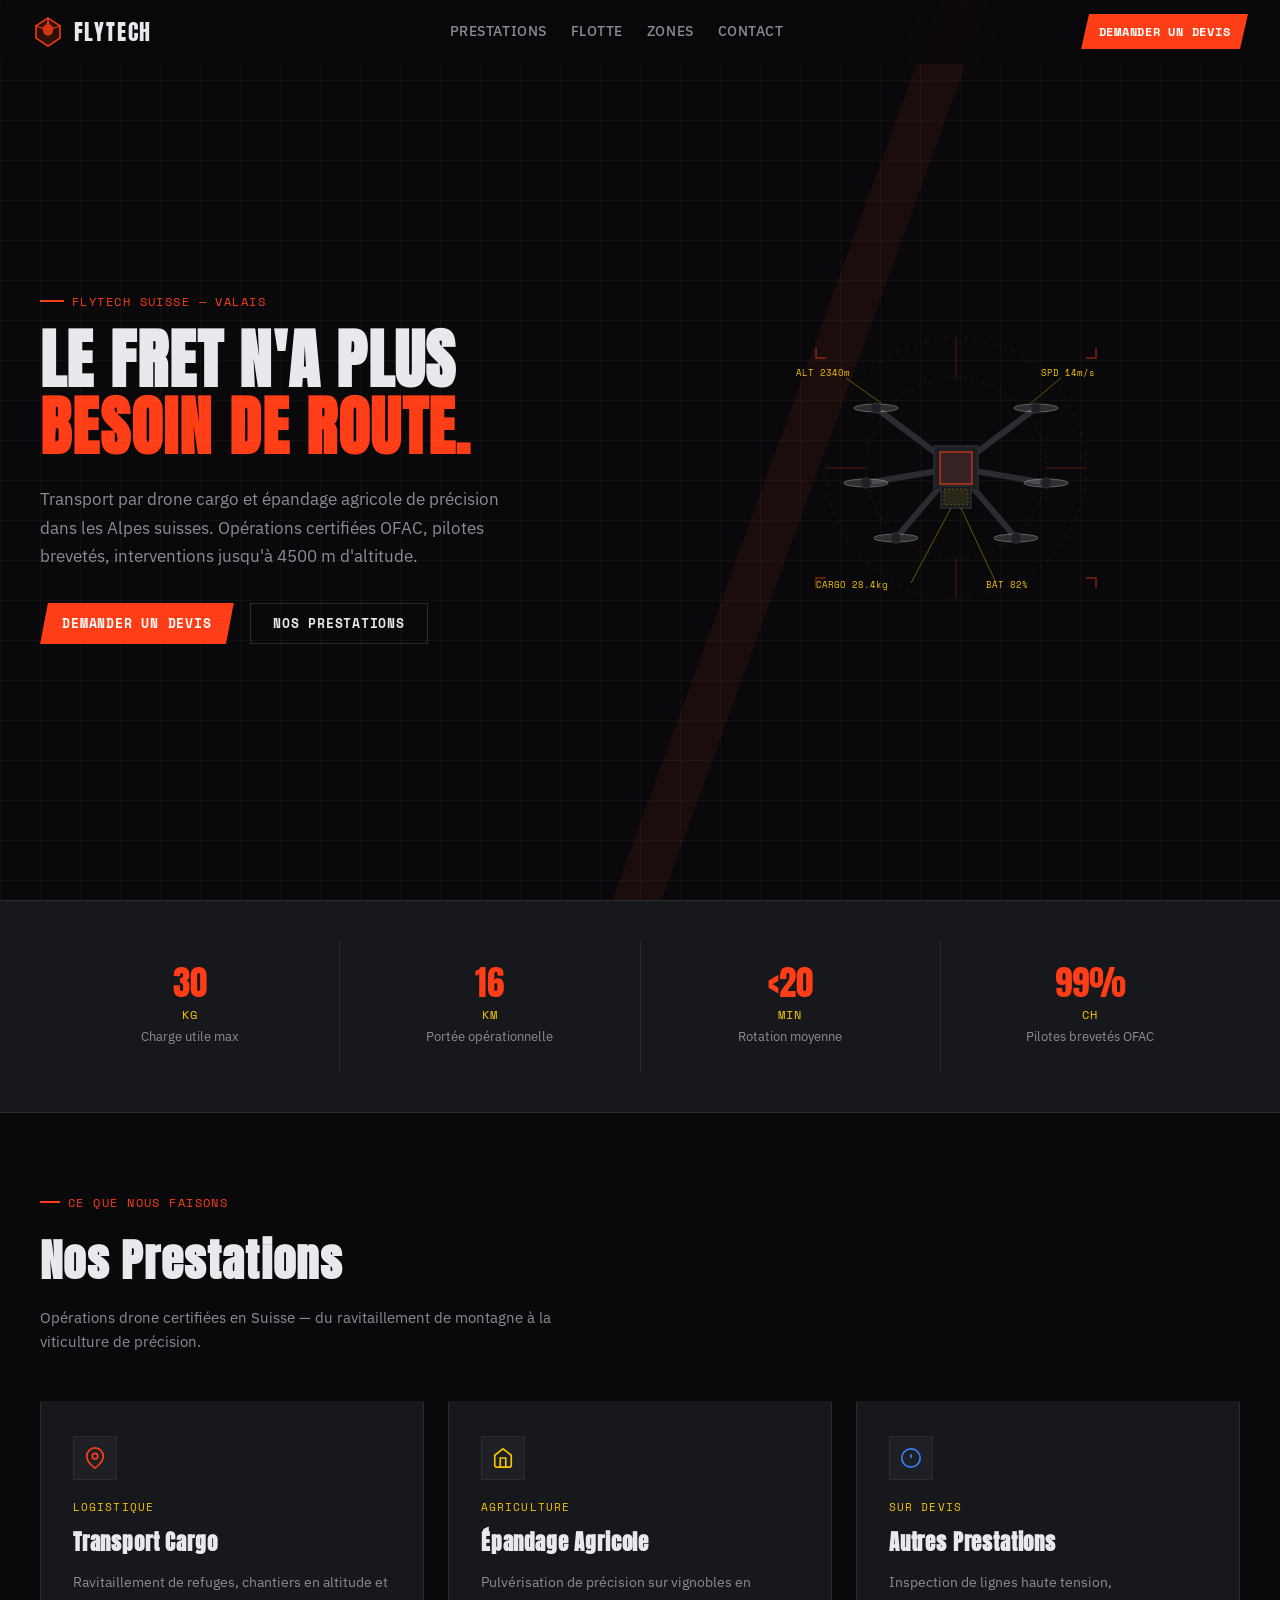
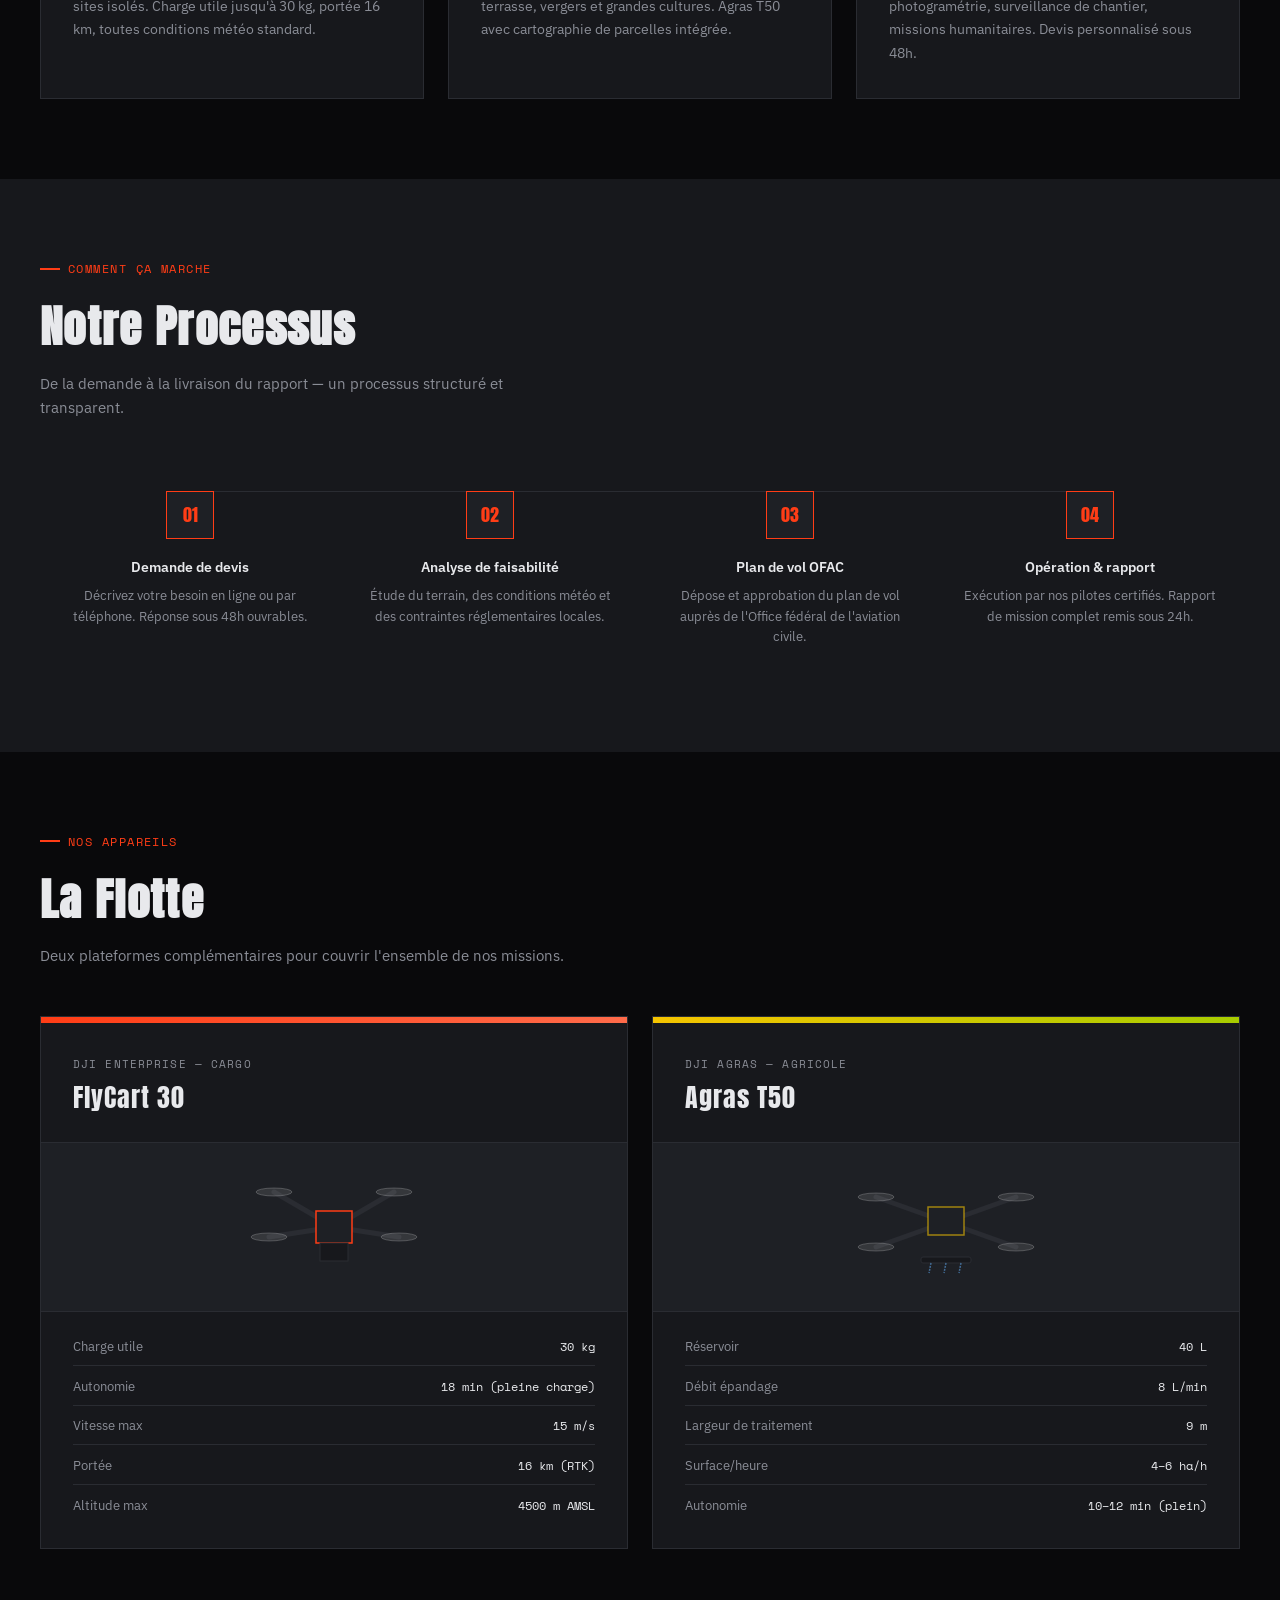
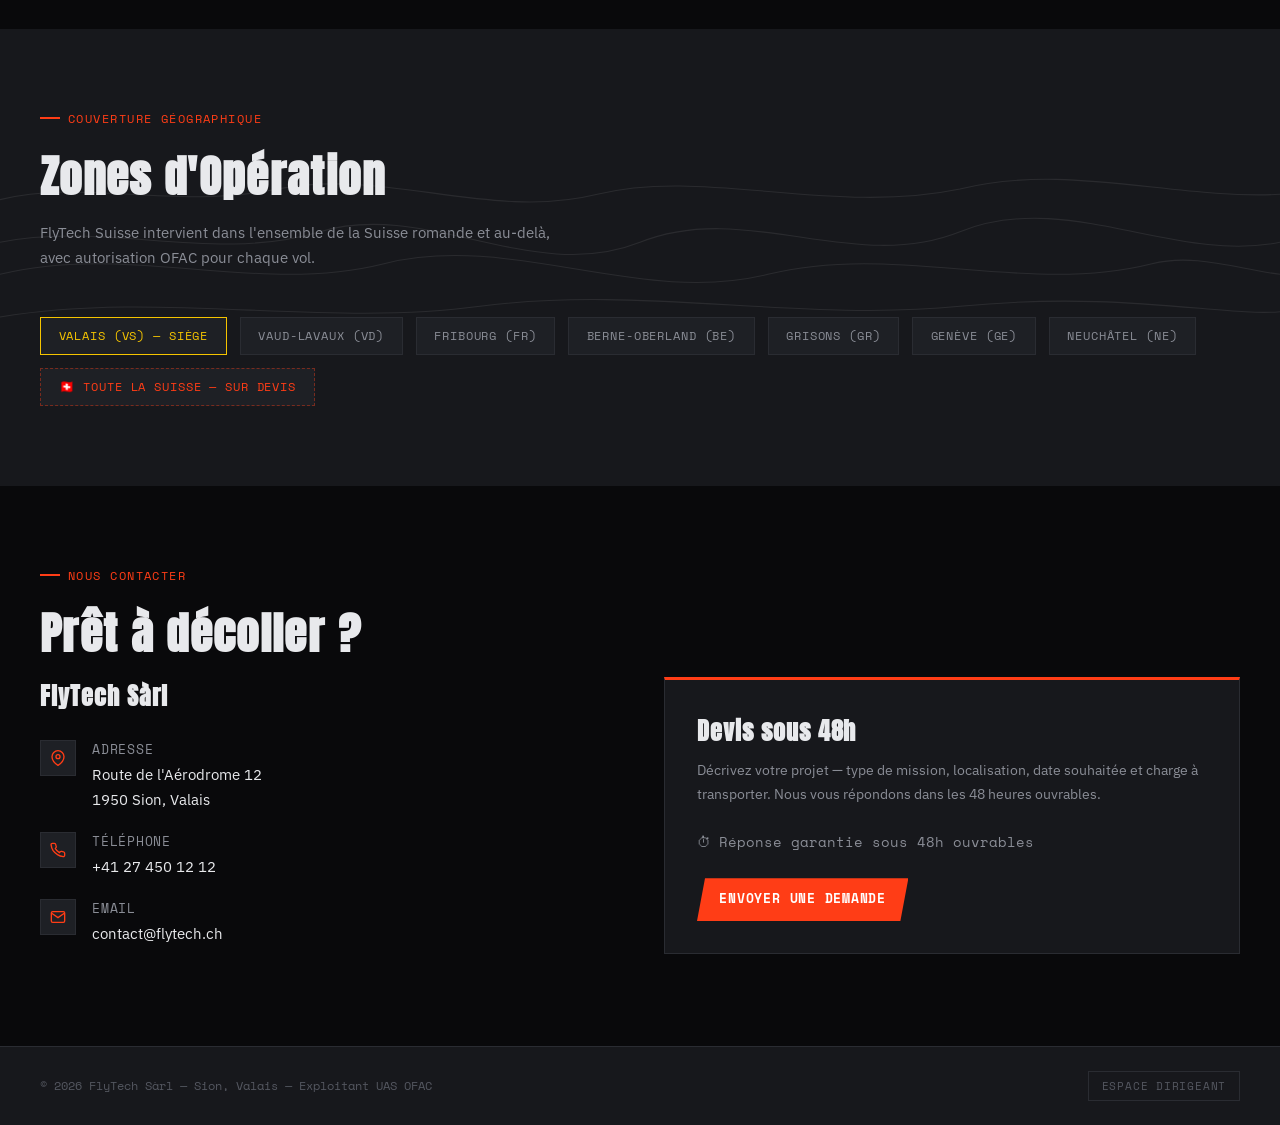
==== commit 8cf32e4d: "Add 8 specialized AI agents + strategy dashboard for market leadership Agents (.claude/agents/): - c" ====
--- a/index.html
+++ b/index.html
@@ -265,6 +265,84 @@
 .amount.neu{color:var(--text)}
 @media(max-width:560px){.fin-summary{grid-template-columns:1fr}}
 @media(max-width:820px){.admin-sidebar{width:180px}}
+
+/* ── AGENTS IA ── */
+.agents-intro{margin-bottom:1.5rem}
+.agents-intro-text{color:var(--text2);font-size:.95rem;max-width:70ch;margin:0}
+.agents-grid{display:grid;grid-template-columns:repeat(auto-fill,minmax(280px,1fr));gap:16px}
+.agent-card{background:var(--raised);border:1px solid var(--border);padding:1.2rem;cursor:pointer;transition:border-color .2s,transform .2s,background .2s;border-top:2px solid transparent}
+.agent-card:hover{border-top-color:var(--ag-color,#ff3d16);transform:translateY(-2px);background:var(--raised2)}
+.agent-card-top{display:flex;align-items:center;justify-content:space-between;margin-bottom:.8rem}
+.agent-icon{font-size:1.6rem;line-height:1}
+.agent-badge{font-family:'Space Mono',monospace;font-size:.65rem;letter-spacing:.06em;text-transform:uppercase;padding:4px 8px;border-radius:2px}
+.agent-card-title{font-family:'Anton',sans-serif;font-size:1.1rem;letter-spacing:.03em;text-transform:uppercase;margin-bottom:.4rem}
+.agent-card-desc{color:var(--text2);font-size:.82rem;line-height:1.55;margin:0 0 .8rem}
+.agent-tags{display:flex;flex-wrap:wrap;gap:6px;margin-bottom:.8rem}
+.agent-tag{font-family:'Space Mono',monospace;font-size:.65rem;background:var(--raised2);border:1px solid var(--border);color:var(--text2);padding:3px 8px}
+.agent-card-footer{display:flex;justify-content:space-between;align-items:center;border-top:1px solid var(--border);padding-top:.7rem;margin-top:.2rem}
+.agent-contact{font-size:.75rem;color:var(--text3)}
+.agent-open-btn{font-family:'Space Mono',monospace;font-size:.72rem;font-weight:700}
+/* chat */
+.agent-chat-wrap{display:flex;flex-direction:column;height:calc(100vh - 120px)}
+.agent-chat-header{display:flex;align-items:center;gap:1rem;padding:1rem 1.2rem;background:var(--raised);border:1px solid var(--border);margin-bottom:1rem}
+.agent-chat-title{font-family:'Anton',sans-serif;font-size:1rem;text-transform:uppercase;letter-spacing:.03em}
+.agent-chat-role{font-family:'Space Mono',monospace;font-size:.68rem;color:var(--text2);text-transform:uppercase;letter-spacing:.06em}
+.btn-back-agents{margin-left:auto;background:none;border:1px solid var(--border);color:var(--text2);font-family:'Space Mono',monospace;font-size:.7rem;padding:.4rem .8rem;cursor:pointer;text-transform:uppercase;letter-spacing:.04em;transition:color .2s,border-color .2s}
+.btn-back-agents:hover{color:var(--text);border-color:var(--text2)}
+.agent-prompts-row{display:flex;flex-wrap:wrap;gap:8px;margin-bottom:1rem}
+.agent-prompt-btn{background:var(--raised2);border:1px solid var(--border);color:var(--text2);font-size:.78rem;padding:.45rem .85rem;cursor:pointer;text-align:left;transition:border-color .2s,color .2s;line-height:1.4}
+.agent-prompt-btn:hover{border-color:var(--accent-2);color:var(--text)}
+.agent-messages{flex:1;overflow-y:auto;border:1px solid var(--border);background:var(--bg);padding:1rem;display:flex;flex-direction:column;gap:1rem;min-height:200px;max-height:400px}
+.agent-msg{padding:.75rem 1rem;border-radius:2px;font-size:.875rem;line-height:1.6}
+.agent-msg-user{background:var(--raised2);border-left:3px solid var(--accent-2)}
+.agent-msg-agent{background:var(--raised);border-left:3px solid var(--accent)}
+.msg-you,.msg-agent{font-family:'Space Mono',monospace;font-size:.68rem;text-transform:uppercase;letter-spacing:.06em;display:block;margin-bottom:.4rem}
+.msg-you{color:var(--accent-2)}
+.agent-msg-agent p,.agent-msg-user p{margin:.4rem 0 0}
+.agent-input-row{display:flex;gap:8px;margin-top:.75rem}
+.agent-input{flex:1;background:var(--raised);border:1px solid var(--border);color:var(--text);font-size:.9rem;padding:.65rem .9rem;font-family:'IBM Plex Sans',sans-serif}
+.agent-input:focus{outline:none;border-color:var(--accent-2)}
+.btn-agent-send{font-family:'Space Mono',monospace;font-size:.72rem;font-weight:700;border:none;color:#000;padding:.65rem 1.2rem;cursor:pointer;text-transform:uppercase;letter-spacing:.05em;transition:opacity .2s}
+.btn-agent-send:hover{opacity:.85}
+
+/* ── STRATÉGIE ── */
+.strat-wrap{display:flex;flex-direction:column;gap:1.5rem}
+.strat-banner{background:linear-gradient(135deg,var(--raised) 0%,var(--raised2) 100%);border:1px solid var(--border);border-left:4px solid var(--accent);padding:1.5rem 2rem}
+.strat-banner-label{font-family:'Space Mono',monospace;font-size:.68rem;color:var(--accent);text-transform:uppercase;letter-spacing:.12em;margin-bottom:.5rem}
+.strat-banner-title{font-family:'Anton',sans-serif;font-size:1.4rem;text-transform:uppercase;letter-spacing:.03em;margin-bottom:.4rem}
+.strat-banner-sub{color:var(--text2);font-size:.9rem}
+.strat-phases{display:grid;grid-template-columns:repeat(3,1fr);gap:16px}
+.strat-phase{background:var(--raised);border:1px solid var(--border);padding:1.2rem}
+.strat-phase-num{font-family:'Anton',sans-serif;font-size:2.5rem;line-height:1;letter-spacing:.02em}
+.strat-phase-period{font-family:'Space Mono',monospace;font-size:.7rem;color:var(--text2);text-transform:uppercase;letter-spacing:.08em;margin:.2rem 0 .5rem}
+.strat-phase-title{font-family:'Anton',sans-serif;font-size:1.1rem;text-transform:uppercase;margin-bottom:.8rem}
+.strat-ul{margin:0 0 1rem;padding-left:1.1rem;color:var(--text2);font-size:.82rem;line-height:1.7}
+.strat-ul li{margin-bottom:.2rem}
+.strat-kpi{display:flex;justify-content:space-between;align-items:center;border-top:1px solid var(--border);padding-top:.7rem;margin-top:.3rem}
+.strat-kpi span{font-family:'Space Mono',monospace;font-size:.68rem;color:var(--text2);text-transform:uppercase;letter-spacing:.06em}
+.strat-kpi strong{font-family:'Anton',sans-serif;font-size:1.1rem;color:var(--accent-2)}
+.strat-grid-2{display:grid;grid-template-columns:1fr 1fr;gap:16px}
+.strat-block{background:var(--raised);border:1px solid var(--border);padding:1.2rem}
+.strat-block-title{font-family:'Anton',sans-serif;font-size:.95rem;text-transform:uppercase;letter-spacing:.04em;margin-bottom:1rem;color:var(--accent-2)}
+.strat-adv{display:flex;gap:.8rem;margin-bottom:.9rem;font-size:.82rem;line-height:1.55}
+.strat-adv:last-child{margin-bottom:0}
+.strat-adv-num{flex:none;width:22px;height:22px;background:var(--accent);color:#000;display:flex;align-items:center;justify-content:center;font-family:'Anton',sans-serif;font-size:.8rem;margin-top:2px}
+.strat-fund{border-bottom:1px dashed var(--border);padding-bottom:.8rem;margin-bottom:.8rem;font-size:.82rem;line-height:1.55}
+.strat-fund:last-child{border-bottom:none;margin-bottom:0;padding-bottom:0}
+.strat-fund em{display:block;color:var(--text2);margin-top:.2rem}
+.badge-ok{background:rgba(46,212,122,.15);color:#2ed47a;font-family:'Space Mono',monospace;font-size:.62rem;text-transform:uppercase;letter-spacing:.05em;padding:2px 7px;margin-right:.4rem}
+.badge-info{background:rgba(79,168,255,.15);color:#4fa8ff;font-family:'Space Mono',monospace;font-size:.62rem;text-transform:uppercase;letter-spacing:.05em;padding:2px 7px;margin-right:.4rem}
+.badge-warn{background:rgba(245,196,0,.15);color:#f5c400;font-family:'Space Mono',monospace;font-size:.62rem;text-transform:uppercase;letter-spacing:.05em;padding:2px 7px;margin-right:.4rem}
+.strat-actions.strat-block{grid-column:1/-1}
+.strat-actions-grid{display:grid;grid-template-columns:repeat(3,1fr);gap:12px}
+.strat-action{background:var(--raised2);border:1px solid var(--border);padding:1rem;font-size:.82rem}
+.strat-action.urgent{border-left:3px solid var(--accent)}
+.strat-action-tag{font-family:'Space Mono',monospace;font-size:.62rem;color:var(--accent);text-transform:uppercase;letter-spacing:.08em;margin-bottom:.4rem}
+.strat-action.urgent .strat-action-tag{color:var(--accent)}
+.strat-action strong{display:block;margin-bottom:.3rem}
+.strat-action p{color:var(--text2);margin:0;line-height:1.5}
+@media(max-width:900px){.strat-phases{grid-template-columns:1fr};.strat-grid-2{grid-template-columns:1fr};.strat-actions-grid{grid-template-columns:1fr 1fr}}
+@media(max-width:560px){.agents-grid{grid-template-columns:1fr};.strat-actions-grid{grid-template-columns:1fr}}
 </style>
 </head>
 <body>
@@ -687,6 +765,14 @@
         <svg width="14" height="14" viewBox="0 0 24 24" fill="none" stroke="currentColor" stroke-width="2"><path d="M2 3h6a4 4 0 0 1 4 4v14a3 3 0 0 0-3-3H2z"/><path d="M22 3h-6a4 4 0 0 0-4 4v14a3 3 0 0 1 3-3h7z"/></svg>
         MANEX
       </button>
+      <button onclick="showView('agents')" data-view="agents">
+        <svg width="14" height="14" viewBox="0 0 24 24" fill="none" stroke="currentColor" stroke-width="2"><circle cx="12" cy="8" r="4"/><path d="M4 20c0-4 3.6-7 8-7s8 3 8 7"/><circle cx="19" cy="8" r="2"/><path d="M22 13.5c1 .5 2 1.5 2 3"/></svg>
+        Agents IA
+      </button>
+      <button onclick="showView('strategie')" data-view="strategie">
+        <svg width="14" height="14" viewBox="0 0 24 24" fill="none" stroke="currentColor" stroke-width="2"><polyline points="22 12 18 12 15 21 9 3 6 12 2 12"/></svg>
+        Stratégie Leader CH
+      </button>
     </nav>
     <div class="sidebar-bottom">
       <button class="btn-logout" onclick="adminLogout()">Déconnexion</button>
@@ -770,6 +856,22 @@
         <div><div class="view-title">MANEX</div><div class="view-sub">Manuel d'exploitation UAS — FlyTech Sàrl</div></div>
       </div>
       <div id="manex-content"></div>
+    </div>
+
+    <!-- AGENTS IA -->
+    <div class="admin-view" id="view-agents">
+      <div class="view-header">
+        <div><div class="view-title">AGENTS IA</div><div class="view-sub">Assistants intelligents par secteur — FlyTech Sàrl</div></div>
+      </div>
+      <div id="agents-content"></div>
+    </div>
+
+    <!-- STRATÉGIE LEADER CH -->
+    <div class="admin-view" id="view-strategie">
+      <div class="view-header">
+        <div><div class="view-title">STRATÉGIE LEADER CH</div><div class="view-sub">Feuille de route — Premier opérateur drone cargo de Suisse d'ici 2028</div></div>
+      </div>
+      <div id="strategie-content"></div>
     </div>
 
   </div><!-- /admin-main -->
@@ -939,6 +1041,8 @@
   if(id==='pilotes') renderPilotes();
   if(id==='remorque') renderRemorque();
   if(id==='manex') renderManex();
+  if(id==='agents') renderAgents();
+  if(id==='strategie') renderStrategie();
 }
 
 // ── OVERVIEW ──────────────────────────────────────────────────
@@ -1305,6 +1409,342 @@
 // Close modal on overlay click
 document.getElementById('modal-overlay').addEventListener('click',function(e){if(e.target===this) closeModal();});
 document.getElementById('admin-overlay').addEventListener('click',function(e){if(e.target===this) closeAdminLogin();});
+
+// ── AGENTS IA ──────────────────────────────────────────────────
+const AGENTS=[
+  {id:'cargo-ops',icon:'🚁',color:'#ff3d16',title:'Agent Cargo Ops',role:'Opérations Transport',desc:'Planification de missions cargo, briefings pré-vol, calcul de rotations, estimation tarifaire et rapports de mission.',tags:['FlyCart 30','BVLOS','Missions altitude'],contact:'Julien Rey — Cargo BVLOS'},
+  {id:'agri-ops',icon:'🌿',color:'#2ed47a',title:'Agent Agricole Ops',role:'Opérations Agricoles',desc:'Planification épandage sur vignobles et parcelles en pente, calcul doses, réglementation phytosanitaire, rapport de chantier.',tags:['Agras T50','RTK','Lavaux · Valais'],contact:'Manon Dubuis — STS-02'},
+  {id:'admin-reg',icon:'📋',color:'#4fa8ff',title:'Agent Administratif',role:'Réglementaire & OFAC',desc:'Dossiers SORA, mise à jour MANEX, vérification conformité opérationnelle, veille réglementaire et suivi des renouvellements.',tags:['SORA 2.5','OFAC/BAZL','Autorisations'],contact:'Mike — Dirigeant responsable'},
+  {id:'maintenance',icon:'🔧',color:'#f5c400',title:'Agent Maintenance',role:'Flotte & Entretien',desc:'Suivi heures de vol, planification entretiens préventifs, gestion des pièces, carnets techniques et alertes flotte.',tags:['FT-C01 · C02 · A01','Batteries','DJI Care'],contact:'Thomas Werlen — Resp. Maintenance'},
+  {id:'comptabilite',icon:'📊',color:'#ff3d16',title:'Agent Comptabilité',role:'Finance & Facturation',desc:'Rédaction de factures, suivi trésorerie, analyse de rentabilité par chantier, préparation des éléments pour le fiduciaire.',tags:['Facturation CHF','Trésorerie','TVA'],contact:'Mike — Dirigeant responsable'},
+  {id:'pilotes-rh',icon:'👤',color:'#4fa8ff',title:'Agent Pilotes & RH',role:'Qualifications & Équipe',desc:'Suivi des certifications OFAC, calendrier de renouvellements, planning opérationnel, gestion des contrats pilotes.',tags:['A2 · STS-01 · STS-02','Formations','Planning'],contact:'Mike — Dirigeant responsable'},
+  {id:'prospection',icon:'🎯',color:'#f5c400',title:'Agent Prospection',role:'Développement Commercial',desc:'Identification de prospects par segment (RM, énergie, construction, viticulture), rédaction d\'emails, suivi pipeline, devis.',tags:['Remontées mécaniques','Énergie','Viticulture'],contact:'Mike — Commercial'},
+  {id:'strategie',icon:'📈',color:'#2ed47a',title:'Agent Stratégie',role:'Leader CH 2028',desc:'Feuille de route croissance nationale, analyse concurrence, financement (Innosuisse, Swiss Aero Fund), KPIs stratégiques.',tags:['Phase 1 · 2 · 3','CA CHF 2.5M','Leader national'],contact:'Mike — Direction'}
+];
+
+const AGENT_PROMPTS={
+  'cargo-ops':[
+    "Planifie une mission de ravitaillement au refuge de Bella Lui (2'543 m), 25 kg de denrées depuis l'héliport de Crans.",
+    "Calcule le nombre de rotations et le coût total pour transporter 300 kg vers un chantier à 3'100 m d'altitude.",
+    "Rédige un briefing pré-vol complet pour une mission cargo par vent 8 m/s.",
+  ],
+  'agri-ops':[
+    "Planifie l'épandage de 2.4 ha de vigne en terrasse à Lavaux avec l'Agras T50.",
+    "Calcule la quantité de soufre mouillable nécessaire pour traiter 5 ha à 300 g/ha.",
+    "Quelles zones tampons obligatoires pour un traitement à 80 m d'un cours d'eau ?",
+  ],
+  'admin-reg':[
+    "Quelles étapes manquent pour finaliser le dossier SORA de FlyTech avant dépôt OFAC ?",
+    "Rédige la mise à jour de la Partie C du MANEX pour une nouvelle zone de vol en Graubünden.",
+    "Quand renouveler les autorisations en vigueur ? Liste toutes les échéances.",
+  ],
+  'maintenance':[
+    "FT-C02 vient de faire 15h supplémentaires. Quel est son statut et faut-il anticiper l'entretien ?",
+    "Génère une check-list d'inspection pré-vol complète pour le FlyCart 30.",
+    "Quelles pièces commander en stock tampon pour la saison automne-hiver ?",
+  ],
+  'comptabilite':[
+    "Rédige la facture FLY-2026-021 pour Alpiq SA : 6 rotations cargo + mobilisation, total CHF 2'400.",
+    "Analyse la rentabilité du chantier Bella Lui (3 rotations × CHF 200, coût direct CHF 280).",
+    "Quel est le CA mensuel à atteindre pour couvrir les charges fixes de FlyTech ?",
+  ],
+  'pilotes-rh':[
+    "Qui peut piloter une mission BVLOS cargo la semaine prochaine ? Vérifie les disponibilités.",
+    "Julien Rey doit renouveler quelle certification en premier ? Dans combien de temps ?",
+    "Rédige une offre d'emploi pour recruter un 4e télépilote avec expérience alpine.",
+  ],
+  'prospection':[
+    "Rédige un email de prospection pour les Téléverbier (responsable logistique).",
+    "Quels sont les 5 vignerons de Lavaux à contacter en priorité avant les vendanges ?",
+    "Prépare un pitch en 5 slides pour une présentation à Alpiq sur la maintenance lignes HT.",
+  ],
+  'strategie':[
+    "Quelle est la prochaine action prioritaire pour atteindre CHF 250K de CA d'ici fin 2026 ?",
+    "Compare les options de financement : Innosuisse vs Swiss Aero Fund vs prêt BCV.",
+    "Quel partenariat stratégique aurait le plus fort impact sur notre croissance en 2027 ?",
+  ]
+};
+
+let activeAgent=null;
+const agentMessages={};
+
+function renderAgents(){
+  const el=document.getElementById('agents-content');
+  if(activeAgent){
+    const ag=AGENTS.find(a=>a.id===activeAgent);
+    const msgs=agentMessages[activeAgent]||[];
+    const promptsHtml=AGENT_PROMPTS[activeAgent].map(p=>`<button class="agent-prompt-btn" onclick="sendAgentMsg('${activeAgent}',${JSON.stringify(p)})">${p}</button>`).join('');
+    el.innerHTML=`
+      <div class="agent-chat-wrap">
+        <div class="agent-chat-header" style="border-left:3px solid ${ag.color}">
+          <span style="font-size:22px">${ag.icon}</span>
+          <div><div class="agent-chat-title">${ag.title}</div><div class="agent-chat-role">${ag.role}</div></div>
+          <button class="btn-back-agents" onclick="activeAgent=null;renderAgents()">← Tous les agents</button>
+        </div>
+        <div class="agent-prompts-row">${promptsHtml}</div>
+        <div class="agent-messages" id="agent-msgs-${activeAgent}">${msgs.map(m=>`<div class="agent-msg agent-msg-${m.role}">${m.role==='user'?'<span class="msg-you">Vous</span>':'<span class="msg-agent" style="color:${ag.color}">${ag.icon} ${ag.title}</span>'}<p>${m.text}</p></div>`).join('')}</div>
+        <form class="agent-input-row" onsubmit="handleAgentInput(event,'${activeAgent}')">
+          <input id="agent-input-${activeAgent}" class="agent-input" type="text" placeholder="Posez votre question à ${ag.title}…" autocomplete="off">
+          <button type="submit" class="btn-agent-send" style="background:${ag.color}">Envoyer</button>
+        </form>
+      </div>`;
+    const msgsEl=document.getElementById('agent-msgs-'+activeAgent);
+    if(msgsEl) msgsEl.scrollTop=msgsEl.scrollHeight;
+    return;
+  }
+  el.innerHTML=`
+    <div class="agents-intro">
+      <p class="agents-intro-text">8 agents IA spécialisés gèrent FlyTech à votre place. Chaque agent connaît son domaine en profondeur — opérations, réglementation, finances, prospection et stratégie.</p>
+    </div>
+    <div class="agents-grid">${AGENTS.map(ag=>`
+      <div class="agent-card" onclick="openAgent('${ag.id}')" style="--ag-color:${ag.color}">
+        <div class="agent-card-top">
+          <span class="agent-icon">${ag.icon}</span>
+          <span class="agent-badge" style="background:${ag.color}20;color:${ag.color}">${ag.role}</span>
+        </div>
+        <div class="agent-card-title">${ag.title}</div>
+        <p class="agent-card-desc">${ag.desc}</p>
+        <div class="agent-tags">${ag.tags.map(t=>`<span class="agent-tag">${t}</span>`).join('')}</div>
+        <div class="agent-card-footer">
+          <span class="agent-contact">👤 ${ag.contact}</span>
+          <span class="agent-open-btn" style="color:${ag.color}">Ouvrir →</span>
+        </div>
+      </div>`).join('')}
+    </div>`;
+}
+
+function openAgent(id){
+  activeAgent=id;
+  if(!agentMessages[id]) agentMessages[id]=[];
+  renderAgents();
+  setTimeout(()=>{const inp=document.getElementById('agent-input-'+id);if(inp)inp.focus();},100);
+}
+
+function sendAgentMsg(agentId,text){
+  if(!agentMessages[agentId]) agentMessages[agentId]=[];
+  agentMessages[agentId].push({role:'user',text:escHtml(text)});
+  const ag=AGENTS.find(a=>a.id===agentId);
+  const reply=generateAgentReply(agentId,text,ag);
+  agentMessages[agentId].push({role:'agent',text:reply});
+  renderAgents();
+}
+
+function handleAgentInput(e,agentId){
+  e.preventDefault();
+  const inp=document.getElementById('agent-input-'+agentId);
+  const text=(inp.value||'').trim();
+  if(!text) return;
+  inp.value='';
+  sendAgentMsg(agentId,text);
+}
+
+function generateAgentReply(id,q,ag){
+  const lower=q.toLowerCase();
+  const replies={
+    'cargo-ops': function(){
+      if(lower.includes('bella lui')||lower.includes('crans'))
+        return `<b>Mission Bella Lui — Analyse de faisabilité ✓</b><br><br><b>Site :</b> Refuge Bella Lui, 2'543 m — départ héliport Crans Montana (1'499 m), dénivelé +1'044 m<br><b>Distance :</b> ≈ 4.2 km à vol d'oiseau<br><b>Appareil :</b> FT-C01 « Sentinelle » (FlyCart 30)<br><b>Charge :</b> 25 kg — autonomie estimée ≈ 21 min<br><br><b>Rotations estimées :</b> 1<br><b>Durée totale :</b> 40 min (vol A/R + mise en charge)<br><b>Tarif :</b> CHF 220 (rotation courte distance < 5 km)<br><br><b>Points d'attention :</b> Zone CTR Sion à vérifier, vent dominant SO en après-midi — préférer vol matinal. Autorisation OFAC zone Valais ✓ en vigueur.<br><br><b>Pilote recommandé :</b> Julien Rey (A2 + STS-01)`;
+      if(lower.includes('rotation')||lower.includes('300 kg')||lower.includes('300kg'))
+        return `<b>Calcul transport 300 kg vers altitude</b><br><br>FlyCart 30 — charge max 30 kg/rotation (double batterie).<br><br><b>Nombre de rotations :</b> 300 ÷ 30 = <b>10 rotations</b><br><b>Durée par rotation :</b> ≈ 35-45 min (vol + recharge 1 batterie via C8000 = 26.5 min)<br><b>Durée totale :</b> ≈ 6-7 heures opérationnelles<br><b>Tarif :</b> 10 × CHF 220 = <b>CHF 2'200</b> (ou forfait journée CHF 2'400 si > 8 rotations)<br><br><i>Recommandation : opter pour le forfait journée CHF 2'400 — plus avantageux pour le client et marge préservée.</i>`;
+      if(lower.includes('briefing')||lower.includes('vent'))
+        return `<b>Briefing pré-vol — Vent 8 m/s</b><br><br>⚠️ Vent à 8 m/s : dans la limite opérationnelle FlyCart 30 (max 12 m/s), mais surveillance renforcée requise.<br><br><b>Points météo :</b><br>• Vent : 8 m/s ✓ (seuil alerte jaune > 8 m/s)<br>• Direction : vérifier turbulences orographiques en zone de montagne<br>• Visibilité : min 3 km requise<br><br><b>Check-list appareil :</b><br>☐ Inspection rotors (fissures, jeu)<br>☐ Batteries ≥ 95%, température > 10°C<br>☐ Liaison C3 testée sur site<br>☐ RTK Fix acquis avant décollage<br>☐ Zone de sécurité 30 m dégagée<br><br><b>Équipe :</b> RPIC + TMPR obligatoire en conditions venteuses.<br><b>Décision finale :</b> autorité du RPIC pour annuler/reporter.`;
+      return `<b>${ag.title}</b><br><br>Question bien reçue. Pour vous aider précisément sur votre mission cargo, pouvez-vous préciser :<br>• Le site de départ et d'arrivée (altitude, distance)<br>• La charge à transporter (kg)<br>• La date/heure prévue et les conditions météo<br><br>Je calculerai les rotations, la durée et le tarif en quelques secondes.`;
+    },
+    'agri-ops': function(){
+      if(lower.includes('lavaux')||lower.includes('2.4')||lower.includes('2,4'))
+        return `<b>Chantier épandage Lavaux — 2.4 ha terrasses</b><br><br><b>Appareil :</b> FT-A01 « Vigneron » (Agras T50)<br><i>⚠ FT-A01 actuellement en maintenance — vérifier disponibilité Thomas Werlen</i><br><br><b>Produit :</b> à préciser — calcul sur base 300 L/ha (standard vigne terrasse)<br><b>Volume total :</b> 2.4 ha × 300 L/ha = <b>720 L</b><br><b>Rotations cuve (40 L) :</b> 720 ÷ 40 = <b>18 rotations</b><br><b>Durée estimée :</b> ≈ 3h30 (terrasse = +20% vs plaine)<br><br><b>Zones tampons Lavaux :</b><br>• Lac Léman : ≥ 50 m (zone sensible)<br>• Cours d'eau : ≥ 3 m<br>• Habitations : ≥ 20 m<br><br><b>Tarif :</b> 2.4 ha × CHF 180 = <b>CHF 432</b> (+ forfait mobilisation CHF 300 si > 30 km de Sion)<br><br><b>Pilote :</b> Manon Dubuis (STS-02 épandage) — contacter pour planning.`;
+      if(lower.includes('soufre')||lower.includes('300 g')||lower.includes('5 ha'))
+        return `<b>Calcul soufre mouillable — 5 ha à 300 g/ha</b><br><br><b>Quantité totale :</b> 5 × 300 g = <b>1'500 g = 1.5 kg</b><br><b>Dilution standard :</b> 300 g/100 L d'eau<br><b>Volume d'eau :</b> 1'500 g ÷ 300 g × 100 L = <b>500 L d'eau</b><br><b>Rotations cuve :</b> 500 L ÷ 40 L = <b>12.5 → 13 rotations</b><br><br><i>Note : soufre mouillable = traitement biocontrôle, aucun délai de réentrée (DRE). Homologué CH (OFAG) pour vigne. Éviter application si T° > 30°C (phytotoxicité).</i>`;
+      if(lower.includes('tampon')||lower.includes('cours d\'eau')||lower.includes('80 m'))
+        return `<b>Zones tampons réglementaires — Traitement à 80 m d'un cours d'eau</b><br><br>Selon la réglementation suisse (OPPh et directive phytosanitaire OFAG) :<br><br>• <b>Zone tampon eau :</b> 3 m minimum (produits standard) — 6 m (produits sensibles eau)<br>• <b>À 80 m :</b> vous êtes largement dans les normes ✓<br>• <b>Zone tampon habitations :</b> 20 m minimum<br>• <b>Routes/chemins :</b> 3 m minimum<br><br><b>Recommandation :</b> même si conforme, documenter la distance dans le rapport de chantier et le registre phytosanitaire du client. En cas de contrôle, la traçabilité GPS RTK de l'Agras T50 est une preuve solide.`;
+      return `<b>${ag.title}</b><br><br>Pour planifier votre chantier agricole, précisez :<br>• Culture et superficie (ha)<br>• Produit à épandre et dose (L/ha ou kg/ha)<br>• Localisation et pente approximative<br><br>Je calculerai le volume, les rotations et le tarif.`;
+    },
+    'admin-reg': function(){
+      if(lower.includes('manque')||lower.includes('finaliser')||lower.includes('dépôt'))
+        return `<b>Checklist dossier SORA — éléments manquants avant dépôt OFAC</b><br><br><b>✅ Complet :</b><br>• MANEX v0.9 (structure complète, Parties A-T-M-Annexes)<br>• Équipe et qualifications documentées<br>• Zones de vol définies (C.2 et C.3)<br>• ERP structuré (Partie E)<br><br><b>⚠️ À finaliser :</b><br>• <b>Signature dirigeant responsable</b> (Mike) — page de garde MANEX<br>• <b>Numéro exploitant OFAC</b> (CHExxxxxxxxxxxxx-xyz) — à insérer partout<br>• <b>IBAN et données assurance RC</b> (attestation ≥ CHF 1M)<br>• <b>Master Data List</b> — tableau de conformité fourni par l'OFAC<br>• <b>Matrice de conformité</b> — à télécharger sur bazl.admin.ch<br><br><b>Action immédiate :</b> Envoyer MANEX pré-rempli à rpas@bazl.admin.ch pour demande de recevabilité (Partie 1 — formulaire préliminaire).`;
+      if(lower.includes('graubünden')||lower.includes('grisons')||lower.includes('zone'))
+        return `<b>Mise à jour MANEX — Partie C.4 : Zone Graubünden</b><br><br><b>Section à ajouter :</b><br><br>C.4.X — Zone Graubünden (GR)<br>Altitude opérationnelle : jusqu'à 3'500 m selon mission<br>Espace aérien : vérification CTR Samedan (LSZS), zones militaires Albula/Julier<br>Météo : vent dominant NE en vallée de l'Engadine — briefing spécifique requis<br>Langue locale : allemand/romanche — coordination avec autorités locales en DE<br><br>Tampon SORA (à calculer selon mission spécifique) : même méthodologie que C.2 Valais.<br><br>Contact canton GR : AFA Graubünden (Amt für Landwirtschaft und Geoinformation)<br><br><i>Ce texte est à intégrer verbatim dans votre MANEX — soumettre la mise à jour à l'OFAC par email avant la première mission en GR.</i>`;
+      if(lower.includes('renouveler')||lower.includes('échéance')||lower.includes('expiration'))
+        return `<b>Calendrier des renouvellements — FlyTech Sàrl</b><br><br><b>Licences pilotes :</b><br>• Julien Rey (STS-01) : expire <b>15.03.2027</b> — rappel à J-180 : 15.09.2026 ⚠️ <i>dans 6 jours</i><br>• Manon Dubuis (STS-02) : expire <b>01.06.2027</b><br>• Thomas Werlen (A2) : expire <b>20.01.2028</b><br><br><b>Autorisations OFAC :</b><br>• Autorisation catégorie spécifique : validité max 2 ans — vérifier date d'émission<br><br><b>Assurance RC :</b><br>• Vérifier date de renouvellement annuel de la police (min CHF 1M)<br><br><b>Action urgente :</b> Contacter HelveticaDrone ou AeroAcademy pour réserver la formation de renouvellement STS-01 de Julien Rey avant fin septembre 2026.`;
+      return `<b>${ag.title}</b><br><br>Je peux vous aider sur :<br>• État d'avancement de votre dossier SORA<br>• Mise à jour d'une partie du MANEX<br>• Vérification de conformité pour une mission spécifique<br>• Calendrier des renouvellements<br><br>Quel point souhaitez-vous traiter ?`;
+    },
+    'maintenance': function(){
+      if(lower.includes('ft-c02')||lower.includes('c02')||lower.includes('15h'))
+        return `<b>État FT-C02 « Aiglon » — analyse</b><br><br><b>Heures actuelles :</b> 98 h + 15 h = <b>113 h</b><br><b>Prochain entretien prévu :</b> 01.10.2026 (à 98h, il y a 15 jours)<br><br>⚠️ <b>Seuil atteint :</b> L'appareil a dépassé les 100h depuis le dernier entretien. Selon le MANEX (Partie M), l'entretien préventif est dû à 100h OU 3 mois (le premier terme atteint).<br><br><b>Recommandation :</b> Planifier l'entretien FT-C02 dans les 7 jours. Points clés à vérifier :<br>• Inspection rotors (jeu, micro-fissures)<br>• ESC — test sous charge<br>• Batteries DB2000 — capacité résiduelle<br>• Structure et bras de fixation<br>• Mise à jour firmware si disponible<br><br><b>Durée estimée :</b> 4-6h | <b>Coût :</b> ≈ CHF 350-500 selon DJI Care`;
+      if(lower.includes('check-list')||lower.includes('checklist')||lower.includes('pré-vol'))
+        return `<b>Check-list inspection pré-vol FlyCart 30</b><br><br><b>STRUCTURE</b><br>☐ Inspection visuelle bras et fixations (fissures, jeu)<br>☐ Rotors : état des pales (éclats, déformation), serrage<br>☐ Train d'atterrissage : intégrité, fixations<br>☐ Cargo hook / module de dépose : test fonctionnel<br><br><b>BATTERIES</b><br>☐ Niveau de charge ≥ 95%<br>☐ Température batteries > 10°C<br>☐ Absence de gonflement / odeur<br>☐ Connecteurs propres et secs<br><br><b>ÉLECTRONIQUE</b><br>☐ Firmware à jour (DJI Assistant 2)<br>☐ Liaison C3 (O4) testée — signal > -70 dBm<br>☐ RTK Fix acquis (précision < 1.5 m)<br>☐ Géorepérage configuré et actif<br><br><b>MISSION</b><br>☐ NOTAM vérifié (zone, durée)<br>☐ Météo confirmée (vent < 10 m/s, visib. > 3 km)<br>☐ Zone de sécurité 30 m balisée<br>☐ Numéros d'urgence accessibles (144 / 117 / 1414)`;
+      if(lower.includes('pièce')||lower.includes('stock')||lower.includes('automne'))
+        return `<b>Recommandations stock tampon — Automne/Hiver</b><br><br>Avant la saison intense (épandage vendanges + cargo montagne neige), constituer le stock suivant :<br><br><b>FlyCart 30 (×2) :</b><br>• Pales de rotor × 8 jeux (CHF 85/u = <b>CHF 680</b>)<br>• Batterie DB2000 de secours × 2 (CHF 950/u = <b>CHF 1'900</b>)<br>• Connecteurs cargo hook × 4 (<b>CHF 120</b>)<br><br><b>Agras T50 :</b><br>• Filtres pompe × 6 (<b>CHF 90</b>)<br>• Buses d'épandage × 4 jeux (<b>CHF 160</b>)<br>• Joint cuve principal × 2 (<b>CHF 45</b>)<br><br><b>Total recommandé : ≈ CHF 2'995</b><br><br>Commander via DJI Enterprise (délai 3-7 jours). Priorité absolue : pales et filtres pompe.`;
+      return `<b>${ag.title}</b><br><br>Je gère le suivi de votre flotte :<br>• FT-C01 « Sentinelle » — 142h — OK jusqu'au 12.11.2026<br>• FT-C02 « Aiglon » — 98h — entretien prévu 01.10.2026<br>• FT-A01 « Vigneron » — 76h — ⚠️ EN MAINTENANCE<br><br>Quelle question sur votre flotte ?`;
+    },
+    'comptabilite': function(){
+      if(lower.includes('facture')||lower.includes('021')||lower.includes('alpiq'))
+        return `<b>FACTURE N° FLY-2026-021</b><br><br><pre style="font-size:12px;line-height:1.7;background:var(--bg);padding:12px;border-left:3px solid var(--accent)">FLYTECH SÀRL
+Route de l'Aérodrome 12 | 1950 Sion | Valais
+contact@flytech.ch | +41 27 450 12 12
+
+FACTURE N° FLY-2026-021
+Date : 16.09.2026
+Échéance : 16.10.2026 (30 jours net)
+
+Client : Alpiq SA | Av. de la Gare 12 | 1003 Lausanne
+
+Transport cargo par drone — Chantier lignes HT
+  6 rotations FlyCart 30 × CHF 220          CHF 1'320
+  Mobilisation équipe longue distance        CHF  400
+  Forfait autorisation spéciale (hors zone)  CHF  280
+  Rapport de mission + documentation         CHF  400
+                                             ─────────
+Sous-total HT :                              CHF 2'400
+TVA 8.1% :                                  CHF  194
+TOTAL TTC :                                  CHF 2'594
+
+IBAN : CH XX XXXX XXXX XXXX XXXX X — BCV Sion</pre>
+<i>Facture prête à enregistrer dans le module Facturation.</i>`;
+      if(lower.includes('rentabilité')||lower.includes('bella')||lower.includes('chf 280'))
+        return `<b>Analyse rentabilité — Chantier Bella Lui</b><br><br><b>Revenus :</b> 3 rotations × CHF 200 = CHF 600<br><b>Coûts directs :</b> CHF 280<br>→ <b>Marge brute : CHF 320 (53.3%)</b><br><br>Détail coûts :<br>• Pilote (2h × CHF 85/h) = CHF 170<br>• Usure drone (30h/CHF 2400 annuel DJI Care ≈ CHF 9/rotation×3) = CHF 27<br>• Carburant/électricité recharge = CHF 8<br>• Déplacement = CHF 75<br><br>⚠️ <b>Attention :</b> 3 rotations à CHF 200 est sous le tarif minimum recommandé pour ce type de mission (CHF 220/rotation + mobilisation CHF 300). Revoir la grille tarifaire pour les prochaines missions Bella Lui.`;
+      if(lower.includes('charges fixes')||lower.includes('ca mensuel')||lower.includes('couvrir'))
+        return `<b>Seuil de rentabilité mensuel FlyTech</b><br><br><b>Charges fixes estimées/mois :</b><br>• DJI Care Refresh (3 appareils) : CHF 300/m<br>• Assurance RC + flotte : CHF 450/m<br>• Loyer/bureaux : CHF 800/m<br>• Charges salariales pilotes (3×) : CHF 7'500/m<br>• Frais généraux (téléphonie, carburant, compta) : CHF 600/m<br>─────────────────────────────────<br><b>Total charges fixes : ≈ CHF 9'650/mois</b><br><br><b>CA mensuel à atteindre :</b><br>• Point mort (0% bénéfice) : CHF 9'650<br>• Bénéfice 20% : CHF 12'060<br>• Bénéfice 35% (cible saine) : CHF 14'840<br><br><b>En termes de missions :</b> ≈ 44 rotations cargo/mois ou 85 ha d'épandage/mois pour atteindre le seuil.`;
+      return `<b>${ag.title}</b><br><br>Prêt à gérer vos finances. Demandez-moi :<br>• Rédaction d'une facture (numéro, client, prestations)<br>• Analyse de rentabilité d'un chantier<br>• Calcul du seuil de rentabilité<br>• Préparation éléments fiduciaire`;
+    },
+    'pilotes-rh': function(){
+      if(lower.includes('bvlos')||lower.includes('semaine prochaine'))
+        return `<b>Disponibilité pilotes BVLOS cargo — semaine du 22.09.2026</b><br><br>Qualification BVLOS cargo requis : <b>Julien Rey</b> (A2 + STS-01 CH-RPAS-33021)<br><br>⚠️ <b>Alerte qualification :</b> La certification STS-01 de Julien expire le 15.03.2027, soit dans 6 mois. Le délai de formation de renouvellement est 4-8 semaines — <b>à réserver immédiatement</b>.<br><br>Thomas Werlen (A2) peut assurer des missions cargo standard (VLOS), pas BVLOS.<br><br><b>Recommandation :</b> Pour les missions BVLOS, Julien est l'unique pilote qualifié actuellement. Prévoir la formation STS-01 du prochain recru en priorité.`;
+      if(lower.includes('renouveler')||lower.includes('julien')||lower.includes('certification'))
+        return `<b>Renouvellements prioritaires — Julien Rey</b><br><br><b>1. STS-01 (Cargo BVLOS) — PRIORITÉ HAUTE</b><br>Expire : 15.03.2027 (dans 6 mois)<br>Action : Contacter HelveticaDrone Lausanne pour formation de renouvellement<br>Durée : 1-2 jours | Coût : ≈ CHF 850<br><b>→ Réserver avant le 30 septembre 2026</b><br><br><b>2. Certificat A2</b><br>Expire : 15.03.2027 (même date)<br>Renouvellement en ligne via OFAC (e-learning + QCM)<br>Durée : 2-3h | Coût : CHF 0<br><br><b>Manon et Thomas :</b> expirations en 2027-2028, aucune urgence.`;
+      if(lower.includes('offre')||lower.includes('recrut')||lower.includes('4e'))
+        return `<b>Offre d'emploi — Télépilote FlyTech Suisse</b><br><br><b>Poste :</b> Télépilote UAS — Cargo & Agricole<br><b>Lieu :</b> Sion, Valais (déplacements fréquents arc alpin)<br><b>Taux :</b> 100% | CDI<br><br><b>Profil recherché :</b><br>• Licence OFAC A2 obligatoire (STS-01 un fort atout)<br>• Expérience terrain alpin requise (montagne, météo variable)<br>• À l'aise avec systèmes DJI Enterprise (FlyCart 30, Agras T50)<br>• Permis B, disponibilité tôt le matin et week-ends en saison<br>• Allemand ou anglais apprécié<br><br><b>Offre :</b> CHF 4'800-5'500/mois brut selon expérience + DJI Care + frais remboursés<br><br><b>Candidatures :</b> contact@flytech.ch — objet "Candidature Télépilote"`;
+      return `<b>${ag.title}</b><br><br>Équipe actuelle :<br>• Julien Rey — Cargo BVLOS — exp. 15.03.2027 ⚠️<br>• Manon Dubuis — Épandage agricole — exp. 01.06.2027<br>• Thomas Werlen — Cargo + Maintenance — exp. 20.01.2028<br><br>Question sur l'équipe ou les qualifications ?`;
+    },
+    'prospection': function(){
+      if(lower.includes('téléverbier')||lower.includes('verbier')||lower.includes('remontées'))
+        return `<b>Email prospection — Téléverbier</b><br><br><pre style="font-size:12.5px;line-height:1.7;background:var(--bg);padding:14px;border-left:3px solid var(--accent-2)">Objet : Ravitaillement altitude Verbier — alternative au coût de l'hélico
+
+Bonjour [Prénom du responsable logistique],
+
+Je dirige FlyTech Suisse, opérateur de drones cargo basé en Valais,
+autorisé par l'OFAC pour les opérations en catégorie spécifique.
+
+Nos drones FlyCart 30 livrent jusqu'à 30 kg vers vos installations
+d'altitude en moins de 20 minutes — à un tiers du coût d'un
+hélicoptère.
+
+Exemple concret : ravitaillement Restaurant Attelas (2'727 m) depuis
+la gare de départ Médran → 18 minutes, CHF 220 la rotation vs
+CHF 800+ pour un hélicoptère.
+
+Nous sommes déjà opérationnels en Valais avec toutes les autorisations
+en vigueur. Seriez-vous disponible pour un appel de 20 minutes la
+semaine prochaine ?
+
+Mike
+FlyTech Suisse — +41 27 450 12 12
+contact@flytech.ch</pre>
+<b>Décideur cible :</b> Directeur d'exploitation ou Responsable logistique<br>LinkedIn : chercher "Téléverbier SA directeur exploitation"`;
+      if(lower.includes('lavaux')||lower.includes('vigneron')||lower.includes('vendange'))
+        return `<b>Top 5 vignerons Lavaux — Prospection vendanges</b><br><br>Contacts prioritaires (surface + notoriété) :<br><br><b>1. Domaine Louis Bovard</b> (Cully, 28 ha)<br>→ Contact : Louis-Philippe Bovard | lpbovard@bovard.ch<br>→ Angle : terrasses Calamin et Dezaley inaccessibles tracteur<br><br><b>2. Domaine Blaise Duboux</b> (Épesses, 14 ha)<br>→ Angle : AOC Calamin, forte pente, traitement biocontrôle<br><br><b>3. Cave Chanteclerc</b> (Lutry, 12 ha)<br>→ Contact : coopérative, interlocuteur = président<br><br><b>4. Domaine de la Tour</b> (Villette, 8 ha)<br>→ Exploitation familiale, sensible au prix — insister sur ROI<br><br><b>5. Henri Badoux</b> (Aigle, 90 ha)<br>→ Grand domaine, potentiel fort — décideur = directeur technique<br><br><b>Timing idéal :</b> Appels avant le 1er octobre (pré-vendanges). Offrir une démonstration gratuite sur 0.5 ha.`;
+      if(lower.includes('alpiq')||lower.includes('énergie')||lower.includes('ht')||lower.includes('pitch'))
+        return `<b>Pitch 5 slides — Alpiq : maintenance lignes HT</b><br><br><b>Slide 1 — Le problème</b><br>"Accéder à un pylône HT en altitude : 2 techniciens + hélico = CHF 3'200. Chaque heure d'indisponibilité coûte davantage."<br><br><b>Slide 2 — Notre solution</b><br>"FlyTech livre vos outils et pièces directement au pylône en 8 minutes. 30 kg max, 16 km de portée, autorisation OFAC."<br><br><b>Slide 3 — Preuve</b><br>"Opérationnel en Valais depuis 2025. Chantier EDF Val de Bagnes : 6 rotations, CHF 2'400, zéro incident."<br><br><b>Slide 4 — ROI</b><br>"Économie estimée par chantier HT : CHF 800-1'200 vs hélicoptère. Retour sur coût en 2 missions."<br><br><b>Slide 5 — Prochaine étape</b><br>"Visite d'un de vos sites pilotes en Valais. Démonstration gratuite. Convention-cadre annuelle disponible."<br><br><b>Décideur cible chez Alpiq :</b> Direction Maintenance Réseau CH → LinkedIn "Alpiq maintenance réseau Valais"`;
+      return `<b>${ag.title}</b><br><br>Je peux vous aider à conquérir de nouveaux marchés :<br>• Rédiger un email de prospection ciblé<br>• Lister les meilleurs prospects par segment<br>• Préparer un pitch ou une offre commerciale<br>• Analyser la concurrence<br><br>Quel segment cibler en priorité ?`;
+    },
+    'strategie': function(){
+      if(lower.includes('250')||lower.includes('ca')||lower.includes('fin 2026'))
+        return `<b>Plan d'action — CHF 250K CA d'ici fin 2026</b><br><br><b>Objectif :</b> CHF 250K annualisé = CHF 62.5K/trimestre = ≈ CHF 21K/mois<br><b>Situation actuelle (sept. 2026) :</b> CA estimé ≈ CHF 14.5K/mois<br><b>Gap à combler :</b> +CHF 6.5K/mois<br><br><b>3 actions à impact immédiat :</b><br><br><b>1. Contrat récurrent Téléverbier (impact : +CHF 4K/mois)</b><br>Signer un accord-cadre pour 20 rotations/mois en saison (oct-déc + jan-mars). Valeur annuelle : ≈ CHF 48K.<br>→ Action : email prospection cette semaine, démonstration avant le 1er octobre<br><br><b>2. Campagne épandage vendanges Lavaux (impact : +CHF 8K one-shot)</b><br>5 domaines × 3 ha × CHF 180 = CHF 2'700 chacun. Potentiel 3 domaines en 2 semaines.<br>→ Action : appels les 5 vignerons identifiés, offrir démo gratuite 0.5 ha<br><br><b>3. Devis Alpiq ligne HT (impact : +CHF 6K potentiel)</b><br>Chantier identifié en cours. Transformer le chantier ponctuel en contrat-cadre maintenance.<br>→ Action : envoyer pitch 5 slides + proposition convention annuelle<br><br><b>Timeline :</b> Signer 1 contrat récurrent avant le 15 octobre → objectif CHF 250K atteignable.`;
+      if(lower.includes('innosuisse')||lower.includes('aero fund')||lower.includes('bcv')||lower.includes('financement'))
+        return `<b>Analyse comparative — Options de financement FlyTech</b><br><br><b>Option A — Innosuisse</b><br>Montant : CHF 150K-500K | Délai : 6-12 mois<br>✅ Pas de dilution | ✅ Légitimité R&D | ❌ Partenaire académique requis (HES-SO Valais idéal)<br>→ <b>Meilleur pour :</b> développement FlyCart 200 / IA trajectoires alpines<br><br><b>Option B — Swiss Aero Fund</b><br>Montant : CHF 500K-2M | Délai : 4-8 mois<br>✅ Ticket élevé | ✅ Réseau aéro | ❌ Dilution 10-20%<br>→ <b>Meilleur pour :</b> expansion nationale rapide phase 3<br><br><b>Option C — Prêt BCV</b><br>Montant : CHF 200K-500K | Délai : 4-8 semaines<br>✅ Rapide | ✅ Zéro dilution | ❌ Remboursement dès mois 1<br>→ <b>Meilleur pour :</b> achat 2 FlyCart 30 supplémentaires (phase 2)<br><br><b>Recommandation :</b> Combiner C (court terme, flotte) + A (moyen terme, R&D). Swiss Aero Fund uniquement en phase 3 si croissance confirme le besoin.`;
+      if(lower.includes('partenariat')||lower.includes('2027'))
+        return `<b>Partenariats stratégiques — Analyse impact 2027</b><br><br><b>1. Air Glaciers / Air Zermatt (impact : ★★★★★)</b><br>Les hélicos font le gros cargo (> 200 kg). FlyTech fait le "last mile" léger (< 30 kg).<br>Accord : ils nous référencent pour les petites charges, nous les référençons pour le lourd.<br>→ Potentiel : +CHF 200K de CA via leur réseau clients existant<br><br><b>2. Provins / Fédération vitivinicole vaudoise (impact : ★★★★☆)</b><br>Accord-cadre pour épandage. Accès à 800+ vignerons d'un coup.<br>→ Potentiel : +CHF 150K CA agricole/an<br><br><b>3. HES-SO Valais (impact : ★★★☆☆ court terme, ★★★★★ long terme)</b><br>Partenariat R&D → accès Innosuisse + légitimité technologique + recrutement talents<br>→ Débloquer CHF 200K+ financement public<br><br><b>Action prioritaire :</b> Contacter Air Glaciers (Sion — même ville). Réunion informelle, pas de contrat d'emblée. Proposer 1 chantier test en commun.`;
+      return `<b>${ag.title}</b><br><br><b>Feuille de route Leader CH 2028 :</b><br>• Phase 1 (Q4 2026) : CHF 250K CA, 3 contrats récurrents<br>• Phase 2 (2027) : 2e hub, 4 appareils, CHF 800K CA<br>• Phase 3 (2028) : FlyCart 200, couverture nationale, CHF 2.5M CA<br><br>Quelle décision stratégique souhaitez-vous analyser ?`;
+    }
+  };
+  const fn=replies[id];
+  return fn ? fn() : `<b>${ag.title}</b><br><br>Question bien reçue. Je travaille sur votre demande.<br><br><i>Reformulez avec plus de détails pour une réponse personnalisée à la situation FlyTech.</i>`;
+}
+
+// ── STRATÉGIE ──────────────────────────────────────────────────
+function renderStrategie(){
+  document.getElementById('strategie-content').innerHTML=`
+  <div class="strat-wrap">
+    <div class="strat-banner">
+      <div class="strat-banner-label">OBJECTIF CONFIRMÉ</div>
+      <div class="strat-banner-title">FlyTech — Premier opérateur drone cargo de Suisse d'ici 2028</div>
+      <div class="strat-banner-sub">3 phases · CHF 2.5M de chiffre d'affaires · Couverture nationale</div>
+    </div>
+
+    <div class="strat-phases">
+      <div class="strat-phase">
+        <div class="strat-phase-num" style="color:var(--accent)">01</div>
+        <div class="strat-phase-period">Q4 2026</div>
+        <div class="strat-phase-title">Consolidation</div>
+        <ul class="strat-ul">
+          <li>Signer 3 contrats récurrents (RM + énergie + viticole)</li>
+          <li>Atteindre CHF 250'000 de CA annualisé</li>
+          <li>Autorisation BVLOS élargie — Valais complet</li>
+          <li>Lancer présence LinkedIn + presse locale</li>
+          <li>Email prospection Téléverbier cette semaine</li>
+        </ul>
+        <div class="strat-kpi"><span>CA cible</span><strong>CHF 250K</strong></div>
+      </div>
+      <div class="strat-phase">
+        <div class="strat-phase-num" style="color:var(--accent-2)">02</div>
+        <div class="strat-phase-period">2027</div>
+        <div class="strat-phase-title">Expansion régionale</div>
+        <ul class="strat-ul">
+          <li>2e hub opérationnel (Graubünden ou VD)</li>
+          <li>+2 FlyCart 30 → flotte 4 cargo + 1 agricole</li>
+          <li>Partenariat Air Glaciers / Air Zermatt</li>
+          <li>Accord-cadre Provins / Fédé vitivinicole VD</li>
+          <li>Dépôt dossier OFAC FlyCart 200 dès certification UE</li>
+        </ul>
+        <div class="strat-kpi"><span>CA cible</span><strong>CHF 800K</strong></div>
+      </div>
+      <div class="strat-phase">
+        <div class="strat-phase-num" style="color:#2ed47a">03</div>
+        <div class="strat-phase-period">2028</div>
+        <div class="strat-phase-title">Leadership national</div>
+        <ul class="strat-ul">
+          <li>FlyCart 200 en remorque mobile (200 kg/rotation)</li>
+          <li>4 hubs : VS · VD · GR · ZH</li>
+          <li>Contrats-cadres : SBB · Alpiq · CFF · Swisscom</li>
+          <li>Levée de fonds Swiss Aero Fund (CHF 1-2M)</li>
+          <li>Référence médiatique nationale "drone cargo Suisse"</li>
+        </ul>
+        <div class="strat-kpi"><span>CA cible</span><strong>CHF 2.5M+</strong></div>
+      </div>
+    </div>
+
+    <div class="strat-grid-2">
+      <div class="strat-block">
+        <div class="strat-block-title">⚡ Avantages concurrentiels à bétonner</div>
+        <div class="strat-adv"><span class="strat-adv-num">1</span><div><strong>Vitesse d'autorisation OFAC</strong><br>Chaque nouvelle autorisation BVLOS est une barrière à l'entrée. Obtenir les autorisations les plus larges avant la concurrence.</div></div>
+        <div class="strat-adv"><span class="strat-adv-num">2</span><div><strong>Réseau de partenaires exclusifs</strong><br>Nouer des accords avec RM, opérateurs énergie et domaines viticoles avant que Swiss Post Drones ou DJI Enterprise n'arrivent.</div></div>
+        <div class="strat-adv"><span class="strat-adv-num">3</span><div><strong>Données de vol alpin propriétaires</strong><br>Le plus grand dataset de vols alpins en CH = avantage opérationnel + IA trajectoires + crédibilité OFAC.</div></div>
+        <div class="strat-adv"><span class="strat-adv-num">4</span><div><strong>Marque de confiance</strong><br>Devenir la référence médiatique "drone cargo Suisse" — RTS, Blick, 24 Heures, presse spécialisée.</div></div>
+      </div>
+
+      <div class="strat-block">
+        <div class="strat-block-title">💰 Financement à activer</div>
+        <div class="strat-fund"><span class="badge-ok">Phase 1</span><strong>Prêt BCV PME</strong><br>CHF 200-500K · 4-8 semaines · 0% dilution<br><em>→ Pour achat 2 FlyCart 30 supplémentaires</em></div>
+        <div class="strat-fund"><span class="badge-info">Phase 2</span><strong>Innosuisse</strong><br>CHF 150-500K · 6-12 mois · 0% dilution<br><em>→ Partenaire HES-SO Valais — R&D trajectoires alpines</em></div>
+        <div class="strat-fund"><span class="badge-warn">Phase 3</span><strong>Swiss Aero Fund</strong><br>CHF 500K-2M · Equity 10-20%<br><em>→ Expansion nationale + FlyCart 200</em></div>
+      </div>
+    </div>
+
+    <div class="strat-block strat-actions">
+      <div class="strat-block-title">🚀 Actions prioritaires — Cette semaine</div>
+      <div class="strat-actions-grid">
+        <div class="strat-action urgent"><div class="strat-action-tag">URGENT</div><strong>Email Téléverbier</strong><p>Contacter le responsable logistique pour un appel avant le 23.09.2026. Potentiel contrat récurrent CHF 48K/an.</p></div>
+        <div class="strat-action urgent"><div class="strat-action-tag">URGENT</div><strong>Renouvellement STS-01 Julien Rey</strong><p>Réserver la formation chez HelveticaDrone avant fin septembre. Expire mars 2027 — 6 mois restants.</p></div>
+        <div class="strat-action"><div class="strat-action-tag">CETTE SEMAINE</div><strong>Appels vignerons Lavaux</strong><p>Contacter les 5 domaines identifiés pour épandage vendanges. Offrir une démo gratuite sur 0.5 ha.</p></div>
+        <div class="strat-action"><div class="strat-action-tag">CETTE SEMAINE</div><strong>Pitch Alpiq convention-cadre</strong><p>Envoyer le pitch 5 slides + proposer un accord-cadre maintenance lignes HT annuel.</p></div>
+        <div class="strat-action"><div class="strat-action-tag">CE MOIS</div><strong>RDV Air Glaciers</strong><p>Réunion informelle pour explorer un partenariat complémentarité hélico/drone cargo.</p></div>
+        <div class="strat-action"><div class="strat-action-tag">CE MOIS</div><strong>LinkedIn FlyTech</strong><p>Créer la page entreprise + publier 2 posts avec photos de missions. Cibler ingénieurs énergie et vignerons.</p></div>
+      </div>
+    </div>
+  </div>`;
+}
+
+function escHtml(s){return String(s).replace(/&/g,'&amp;').replace(/</g,'&lt;').replace(/>/g,'&gt;');}
 </script>
 </body>
 </html>
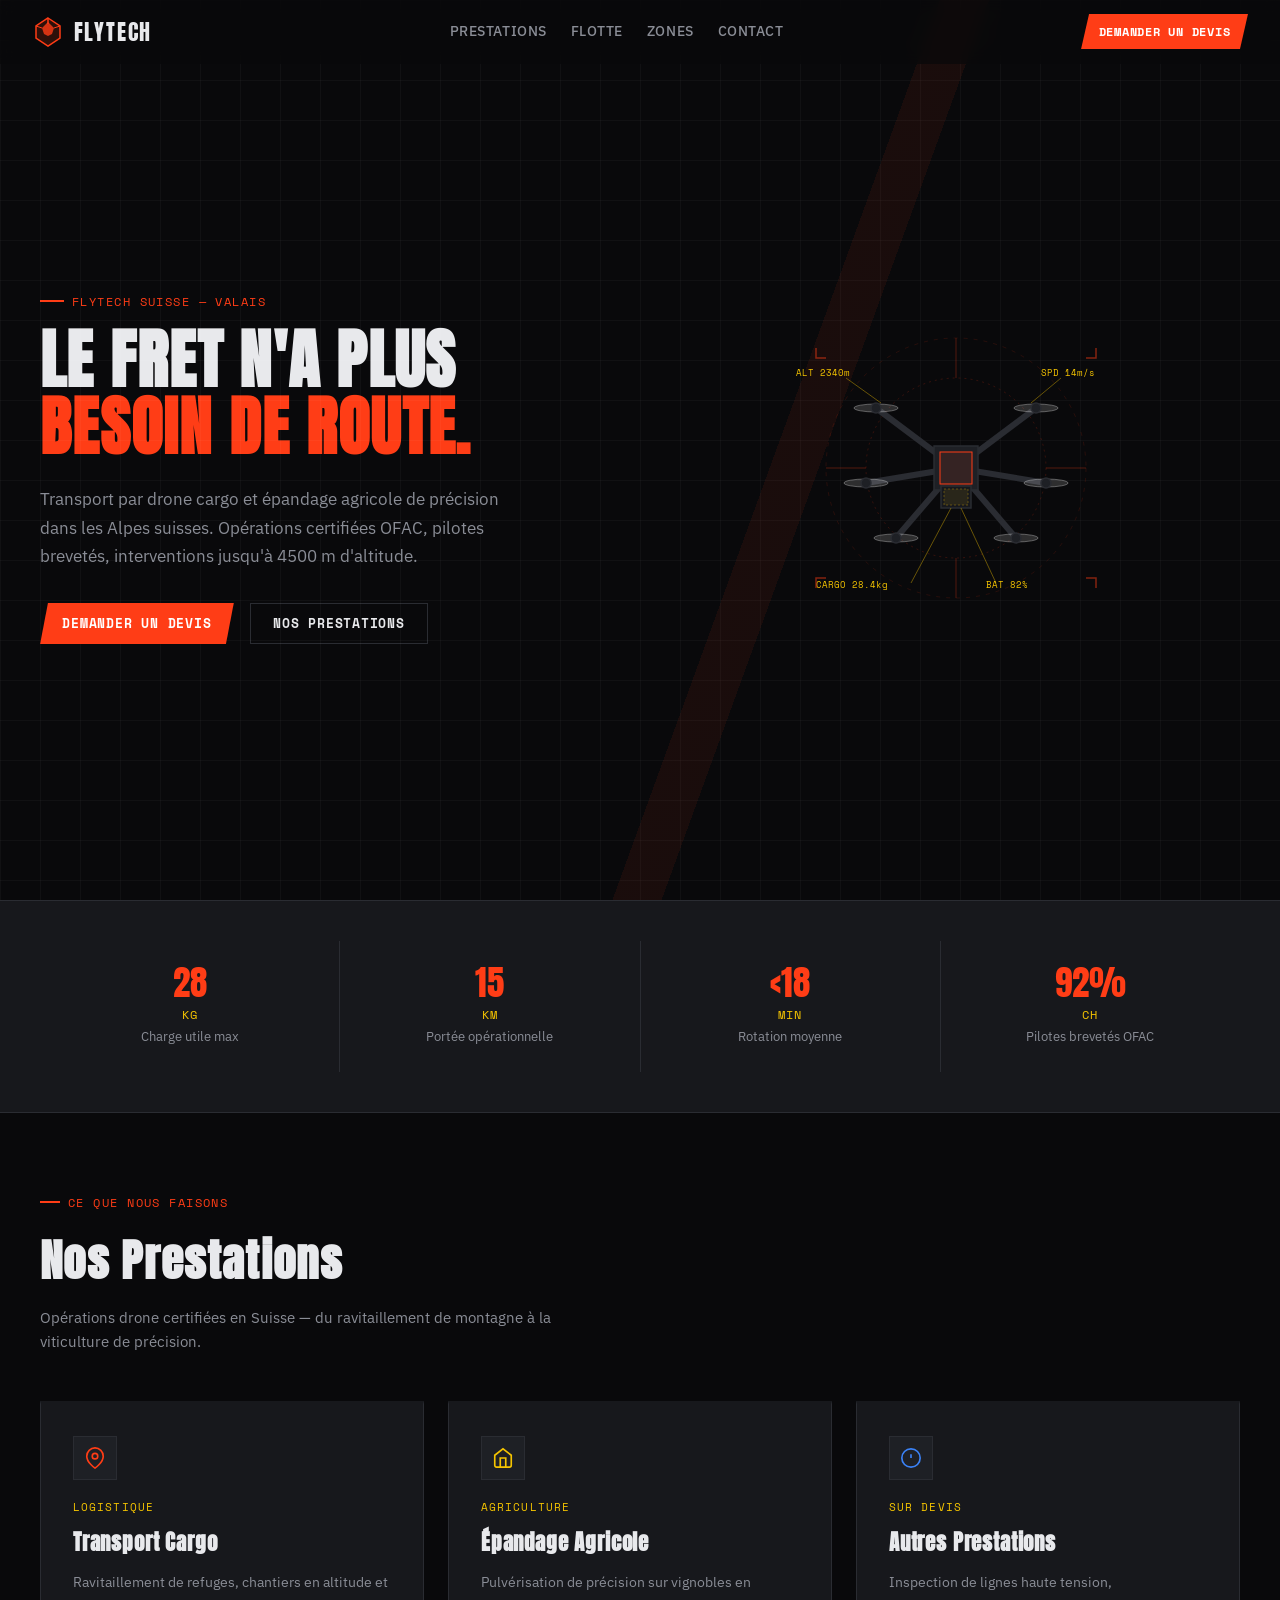
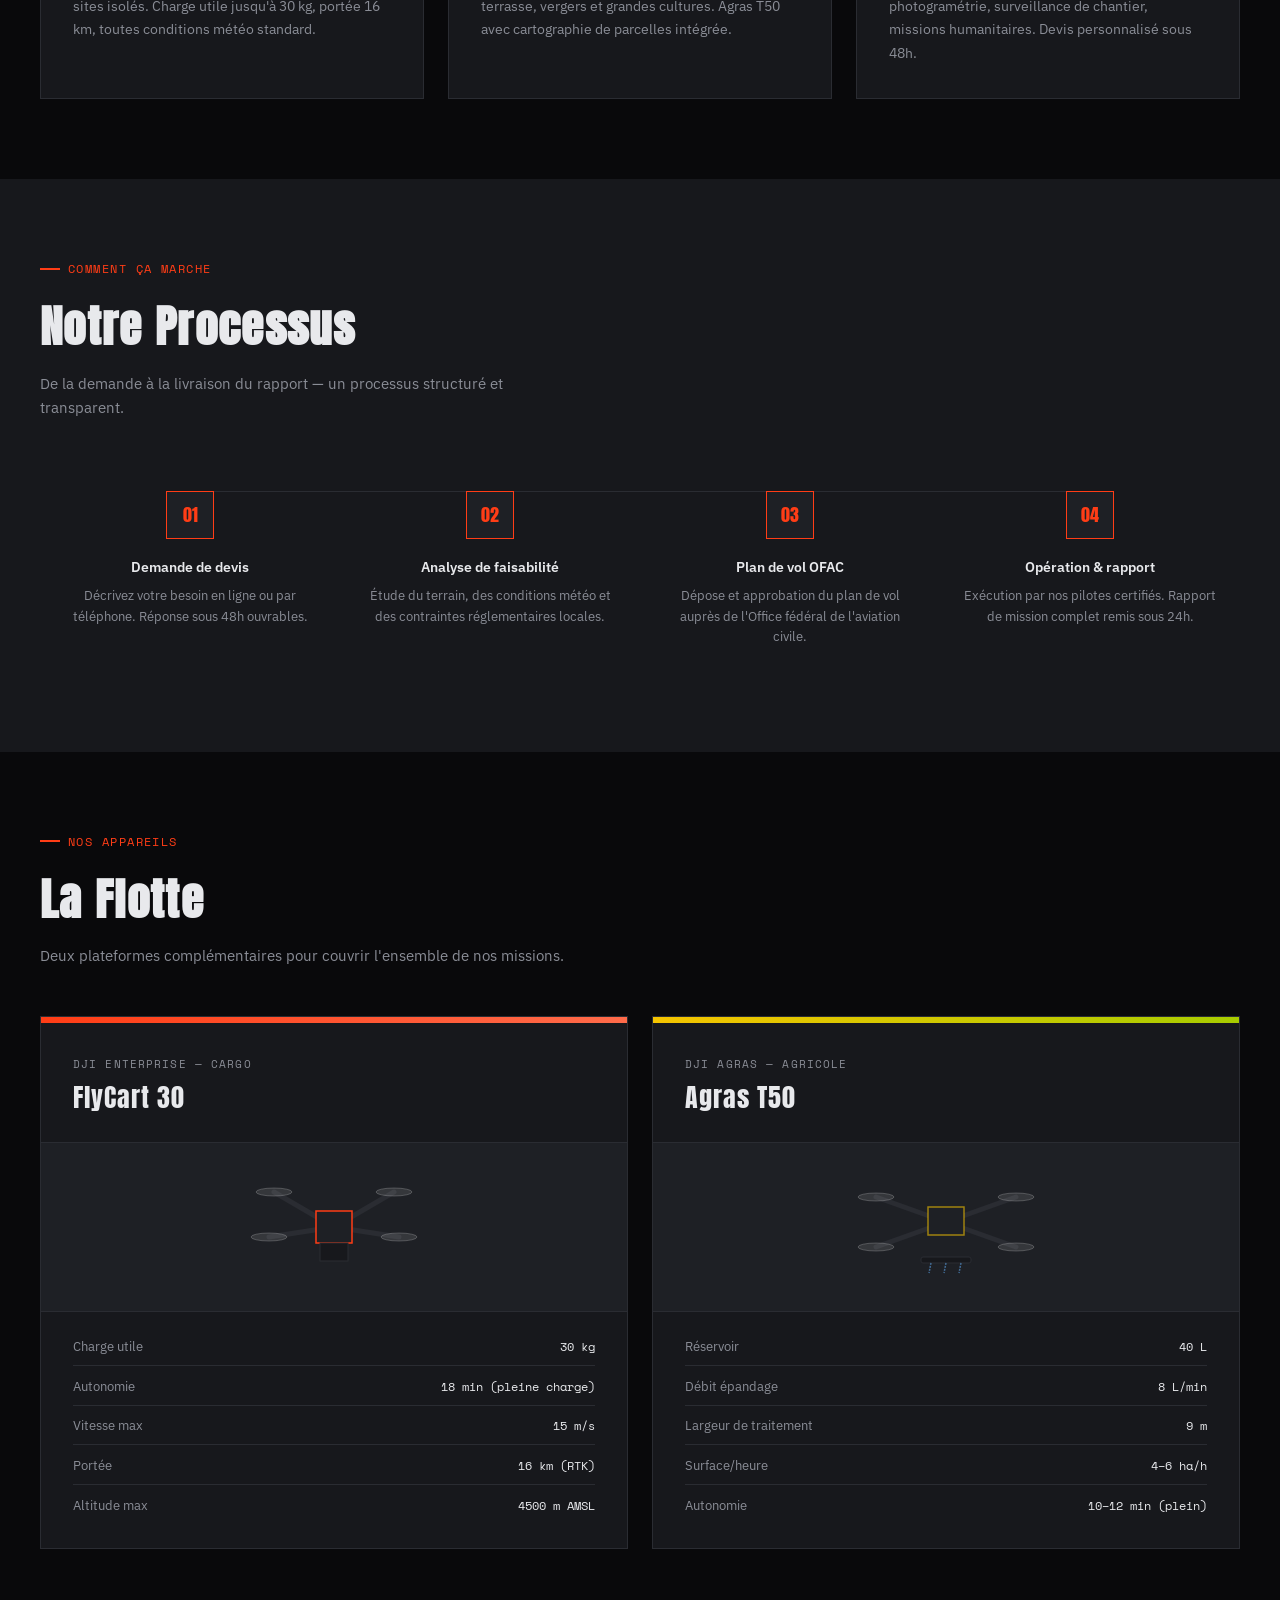
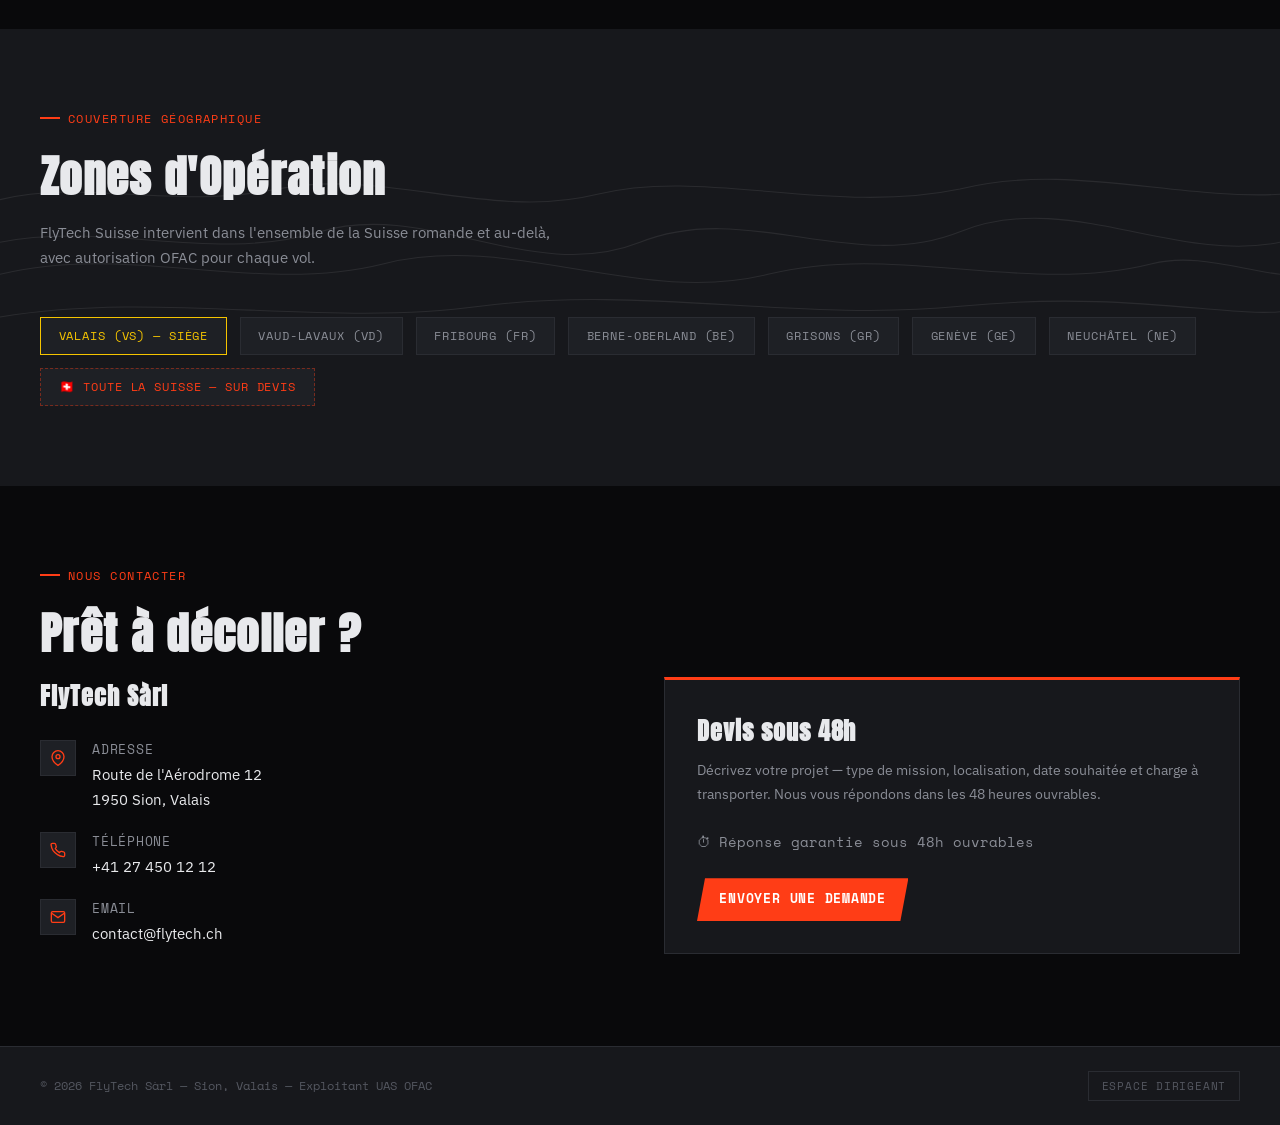
==== commit ff54b564: "Add Immigration & Juridique agent (Permis B/C, Sàrl creation) New agent: .claude/agents/immigration-" ====
--- a/index.html
+++ b/index.html
@@ -1419,7 +1419,8 @@
   {id:'comptabilite',icon:'📊',color:'#ff3d16',title:'Agent Comptabilité',role:'Finance & Facturation',desc:'Rédaction de factures, suivi trésorerie, analyse de rentabilité par chantier, préparation des éléments pour le fiduciaire.',tags:['Facturation CHF','Trésorerie','TVA'],contact:'Mike — Dirigeant responsable'},
   {id:'pilotes-rh',icon:'👤',color:'#4fa8ff',title:'Agent Pilotes & RH',role:'Qualifications & Équipe',desc:'Suivi des certifications OFAC, calendrier de renouvellements, planning opérationnel, gestion des contrats pilotes.',tags:['A2 · STS-01 · STS-02','Formations','Planning'],contact:'Mike — Dirigeant responsable'},
   {id:'prospection',icon:'🎯',color:'#f5c400',title:'Agent Prospection',role:'Développement Commercial',desc:'Identification de prospects par segment (RM, énergie, construction, viticulture), rédaction d\'emails, suivi pipeline, devis.',tags:['Remontées mécaniques','Énergie','Viticulture'],contact:'Mike — Commercial'},
-  {id:'strategie',icon:'📈',color:'#2ed47a',title:'Agent Stratégie',role:'Leader CH 2028',desc:'Feuille de route croissance nationale, analyse concurrence, financement (Innosuisse, Swiss Aero Fund), KPIs stratégiques.',tags:['Phase 1 · 2 · 3','CA CHF 2.5M','Leader national'],contact:'Mike — Direction'}
+  {id:'strategie',icon:'📈',color:'#2ed47a',title:'Agent Stratégie',role:'Leader CH 2028',desc:'Feuille de route croissance nationale, analyse concurrence, financement (Innosuisse, Swiss Aero Fund), KPIs stratégiques.',tags:['Phase 1 · 2 · 3','CA CHF 2.5M','Leader national'],contact:'Mike — Direction'},
+  {id:'immigration',icon:'🇨🇭',color:'#c0392b',title:'Agent Immigration & Juridique',role:'Permis · Société · Droit',desc:'Permis B (5 ans), Permis C (10 ans), création de la Sàrl, inscription RC, numéro IDE, AVS, TVA, et calendrier complet des renouvellements administratifs.',tags:['Permis B · C','Sàrl · RC · IDE','OFAC · AVS · TVA'],contact:'Mike — Dirigeant responsable'}
 ];
 
 const AGENT_PROMPTS={
@@ -1462,6 +1463,11 @@
     "Quelle est la prochaine action prioritaire pour atteindre CHF 250K de CA d'ici fin 2026 ?",
     "Compare les options de financement : Innosuisse vs Swiss Aero Fund vs prêt BCV.",
     "Quel partenariat stratégique aurait le plus fort impact sur notre croissance en 2027 ?",
+  ],
+  'immigration':[
+    "Quelles sont les étapes pour obtenir le Permis B en Suisse pour un ressortissant français ?",
+    "Quelle est la checklist complète pour créer la Sàrl FlyTech à Sion ?",
+    "Quand et comment passer du Permis B au Permis C (établissement 10 ans) ?",
   ]
 };
 
@@ -1655,6 +1661,15 @@
       if(lower.includes('partenariat')||lower.includes('2027'))
         return `<b>Partenariats stratégiques — Analyse impact 2027</b><br><br><b>1. Air Glaciers / Air Zermatt (impact : ★★★★★)</b><br>Les hélicos font le gros cargo (> 200 kg). FlyTech fait le "last mile" léger (< 30 kg).<br>Accord : ils nous référencent pour les petites charges, nous les référençons pour le lourd.<br>→ Potentiel : +CHF 200K de CA via leur réseau clients existant<br><br><b>2. Provins / Fédération vitivinicole vaudoise (impact : ★★★★☆)</b><br>Accord-cadre pour épandage. Accès à 800+ vignerons d'un coup.<br>→ Potentiel : +CHF 150K CA agricole/an<br><br><b>3. HES-SO Valais (impact : ★★★☆☆ court terme, ★★★★★ long terme)</b><br>Partenariat R&D → accès Innosuisse + légitimité technologique + recrutement talents<br>→ Débloquer CHF 200K+ financement public<br><br><b>Action prioritaire :</b> Contacter Air Glaciers (Sion — même ville). Réunion informelle, pas de contrat d'emblée. Proposer 1 chantier test en commun.`;
       return `<b>${ag.title}</b><br><br><b>Feuille de route Leader CH 2028 :</b><br>• Phase 1 (Q4 2026) : CHF 250K CA, 3 contrats récurrents<br>• Phase 2 (2027) : 2e hub, 4 appareils, CHF 800K CA<br>• Phase 3 (2028) : FlyCart 200, couverture nationale, CHF 2.5M CA<br><br>Quelle décision stratégique souhaitez-vous analyser ?`;
+    },
+    'immigration': function(){
+      if(lower.includes('permis b')||lower.includes('français')||lower.includes('ue')||lower.includes('séjour')||lower.includes('arriver')||lower.includes('ressortissant'))
+        return `<b>Permis B Suisse — Ressortissant UE/France</b><br><br>Bonne nouvelle : en tant que citoyen de l'UE, vous bénéficiez de l'Accord sur la libre circulation des personnes (ALCP). Le Permis B s'obtient rapidement.<br><br><b>✅ Documents requis :</b><br>☐ Passeport UE valide (ou carte d'identité française)<br>☐ Contrat de bail à Sion OU attestation de domiciliation<br>☐ Extrait RC de la Sàrl OU contrat de travail<br>☐ Formulaire d'annonce d'arrivée (commune de Sion)<br>☐ Photo d'identité format passeport<br>☐ CHF 65-90 (taxe permis)<br><br><b>📋 3 étapes :</b><br><b>1. Arrivée à Sion — dans les 14 jours</b><br>→ Contrôle des habitants, Place de la Planta 3, 1950 Sion<br><br><b>2. Dossier Permis B</b><br>→ population.sion@admin.vs.ch | +41 27 606 55 00<br>→ Délai : 3-6 semaines<br><br><b>3. Résultat</b><br>→ Permis B valable <b>5 ans</b>, renouvelable si activité prouvée<br>→ Après 5 ans résidence continue → demande Permis C<br><br><i>💡 Conseil : déposer la demande Permis B le même jour que l'inscription au RC — les deux se valident mutuellement.</i>`;
+      if(lower.includes('sàrl')||lower.includes('sarl')||lower.includes('créer')||lower.includes('création')||lower.includes('checklist')||lower.includes('société'))
+        return `<b>Checklist création FlyTech Sàrl — Sion, Valais</b><br><br><b>PHASE 1 — Préparation (1-2 semaines)</b><br>☐ Vérifier disponibilité du nom sur zefix.ch<br>☐ Rédiger les statuts (objet social, capital CHF 20'000, associés, parts)<br>☐ Ouvrir compte bancaire de consignation (BCV ou Raiffeisen Sion)<br>☐ Déposer capital minimum : <b>CHF 20'000</b> (dont 10K libérés)<br>☐ Obtenir attestation de dépôt bancaire<br><br><b>PHASE 2 — Notaire (1 semaine)</b><br>☐ RDV notaire valaisan à Sion<br>☐ Acte authentique de fondation<br>☐ Coût : CHF 1'000-1'500<br><br><b>PHASE 3 — Registre du Commerce (2-3 semaines)</b><br>☐ Dépôt dossier : ORC-VS, Av. de la Gare 6, 1950 Sion<br>☐ orc-vs@admin.vs.ch | +41 27 606 32 00<br>☐ Taxe : CHF 600-800<br>☐ Publication FOSC → attribution <b>numéro IDE (CHE-XXX.XXX.XXX)</b><br><br><b>PHASE 4 — Après inscription (semaines suivantes)</b><br>☐ Libérer le capital vers compte courant professionnel<br>☐ Inscription Caisse AVS Valais<br>☐ Vérifier obligation TVA (seuil CHF 100'000)<br>☐ Assurance LAA (obligatoire dès 1 employé)<br>☐ Assurance RC entreprise ≥ CHF 1M (requis OFAC)<br>☐ Enregistrement OFAC en tant qu'exploitant UAS<br><br><b>💰 Budget estimé :</b> CHF 5'500-9'600 (hors capital CHF 20'000 récupérable)`;
+      if(lower.includes('permis c')||lower.includes('10 ans')||lower.includes('établissement'))
+        return `<b>Permis C — Établissement en Suisse</b><br><br>Le Permis C est le statut le plus stable — pratiquement les mêmes droits qu'un citoyen suisse.<br><br><b>Délai d'accès selon nationalité :</b><br>• 🇫🇷 🇩🇪 🇮🇹 🇧🇪 🇳🇱 🇦🇹 → <b>après 5 ans</b> de Permis B<br>• Autres pays UE (🇪🇸 🇵🇹 🇵🇱…) → <b>après 10 ans</b><br>• Hors UE → <b>après 10 ans</b><br><br><b>Conditions :</b><br>☐ Résidence continue (pas d'absence > 6 mois consécutifs)<br>☐ Pas de condamnation pénale grave<br>☐ Pas de dépendance à l'aide sociale<br>☐ Intégration prouvée (langue française — déjà acquis)<br><br><b>Démarche :</b><br>1. Formulaire de demande au Service cantonal de la population VS<br>2. À déposer 3-6 mois avant échéance du Permis B<br>3. Taxe : CHF 65-100 | Délai : 4-8 semaines<br><br><b>Durée :</b><br>• 1er Permis C : <b>10 ans</b> renouvelable<br>• Après le 2e renouvellement : <b>durée illimitée</b><br><br><b>Calendrier si arrivée en 2026 :</b><br>→ Permis B : 2026-2031<br>→ Demande Permis C : <b>printemps 2031</b><br>→ Permis C illimité : à partir de ~2041`;
+      return `<b>Agent Immigration & Juridique 🇨🇭</b><br><br>Je couvre toutes vos démarches administratives suisses :<br><br>• <b>Permis de séjour</b> : B (5 ans), C (10 ans), L, G<br>• <b>Création Sàrl FlyTech</b> : statuts → notaire → RC → numéro IDE<br>• <b>Obligations sociales</b> : AVS, TVA, LAA, assurances<br>• <b>Calendrier renouvellements</b> : permis, RC, OFAC, AVS<br><br>Contacts clés Valais :<br>• ORC-VS : orc-vs@admin.vs.ch | +41 27 606 32 00<br>• Population VS : population.sion@admin.vs.ch | +41 27 606 55 00<br><br>Quelle démarche souhaitez-vous entamer ?`;
     }
   };
   const fn=replies[id];
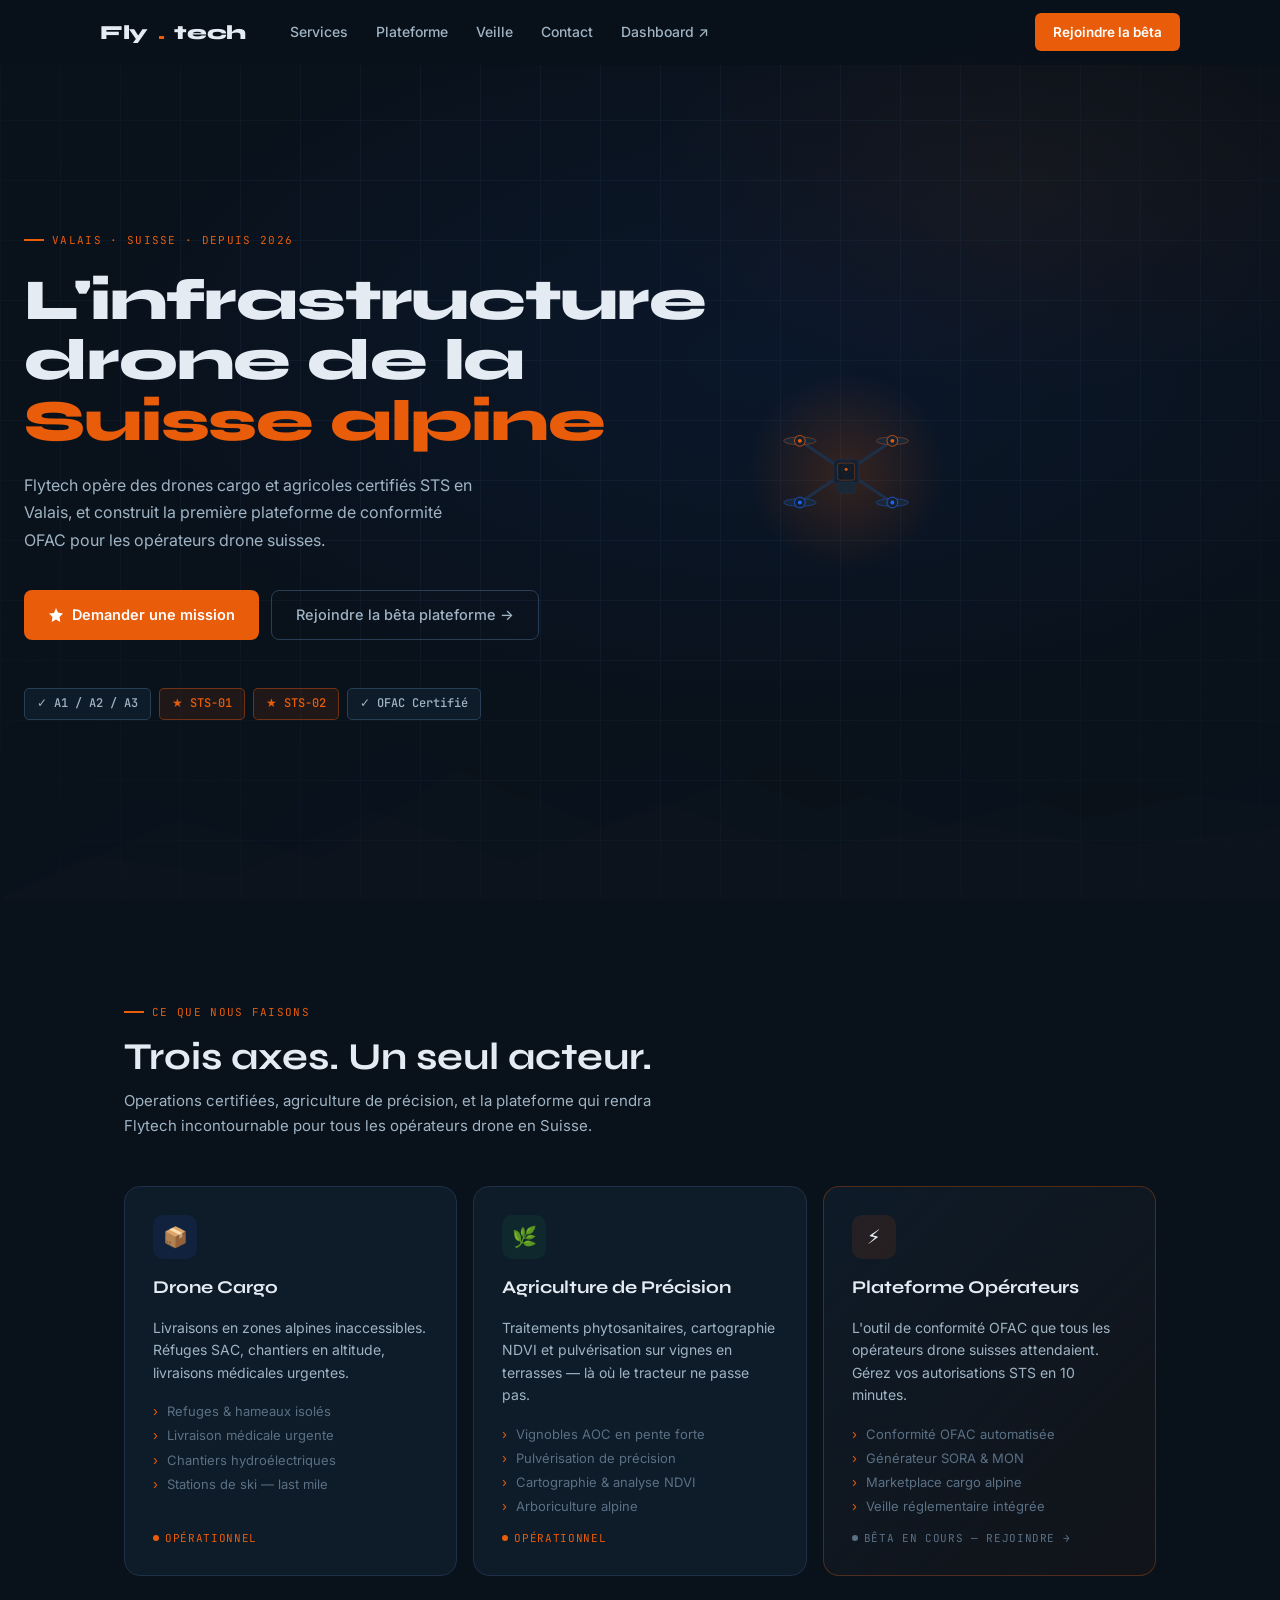
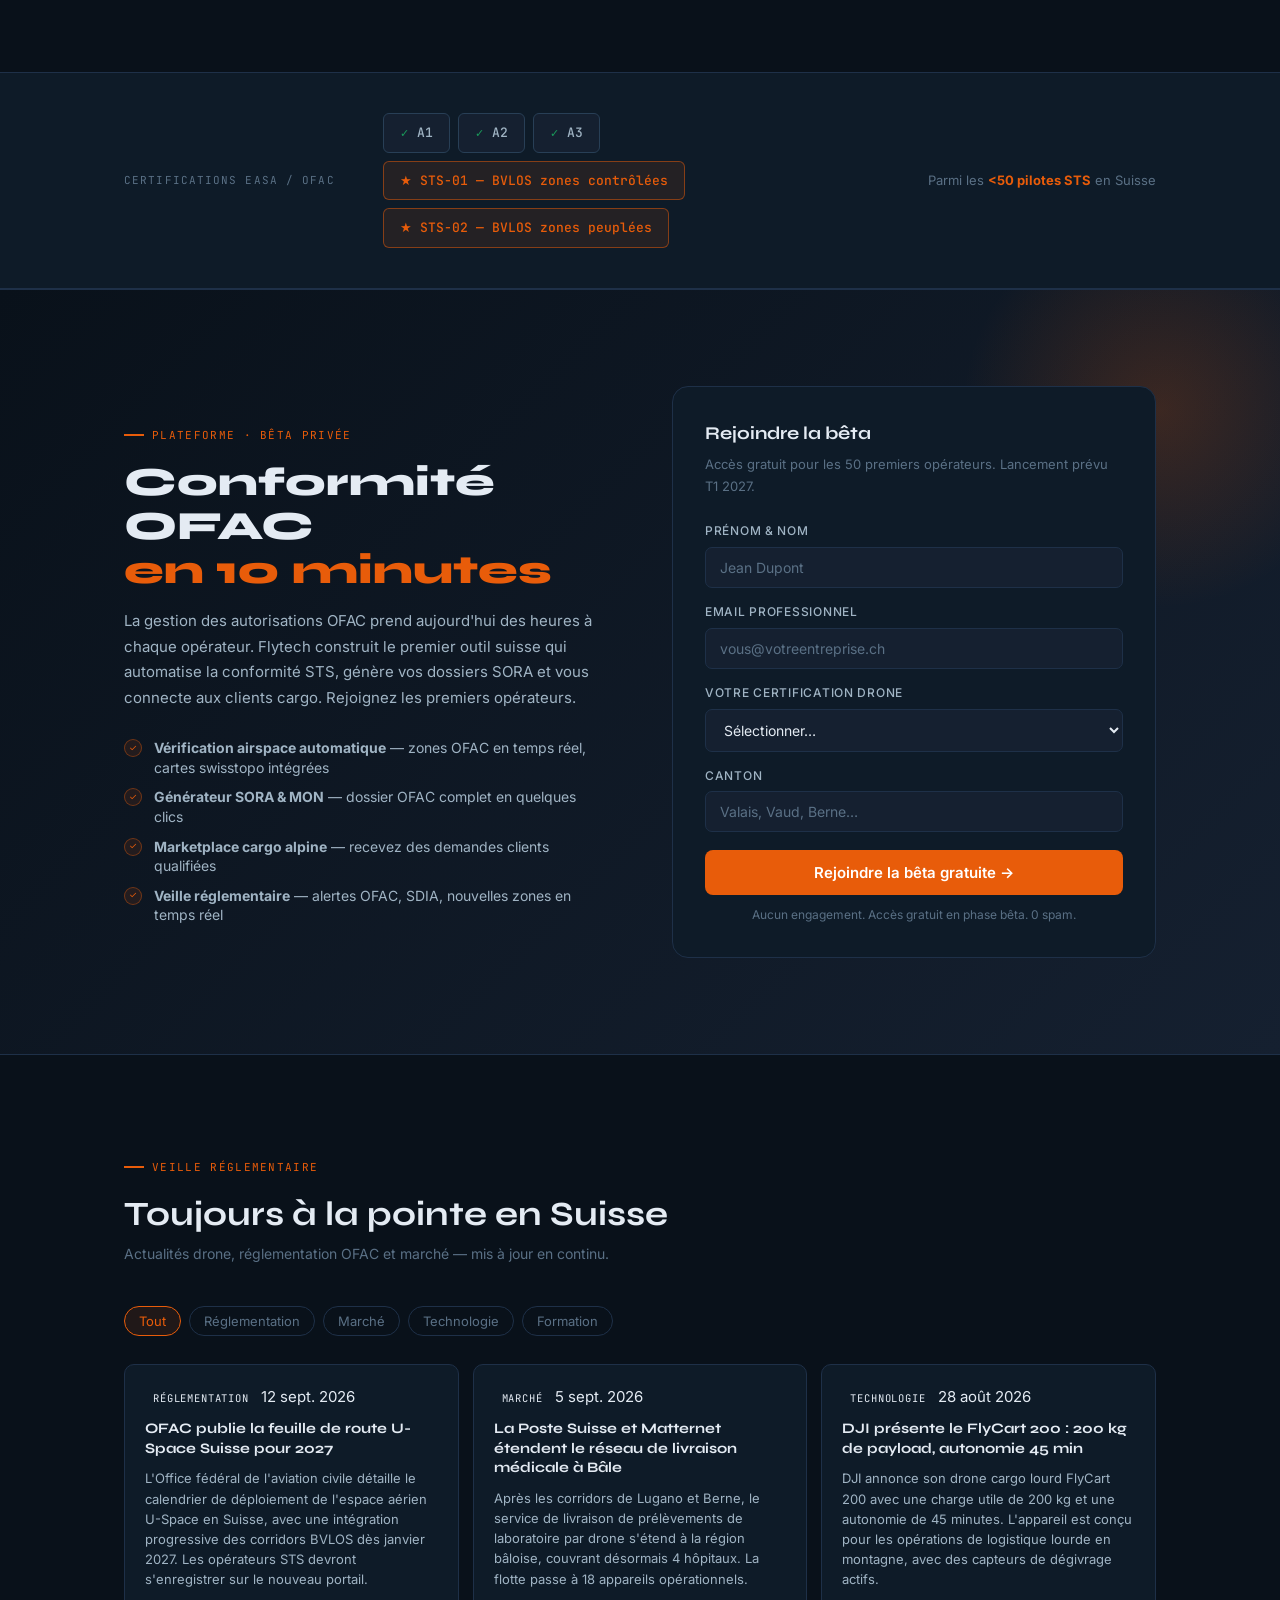
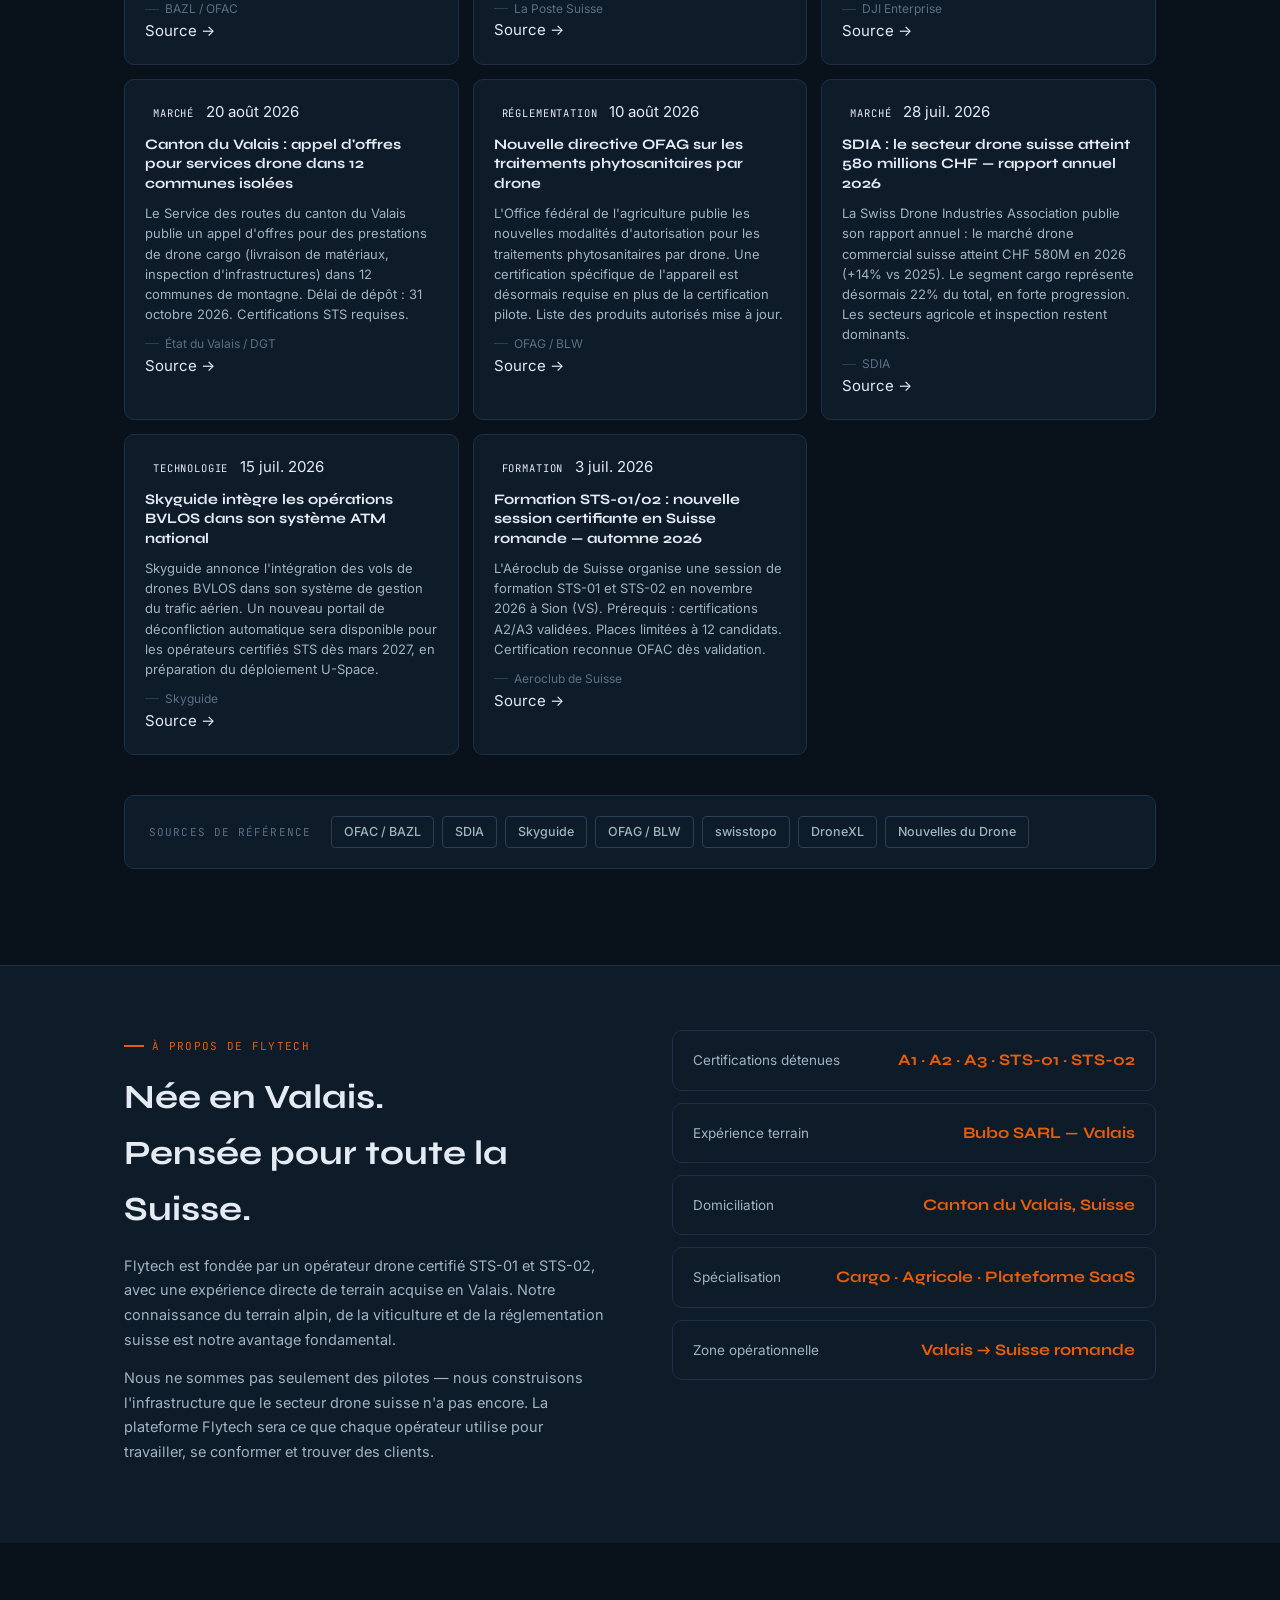
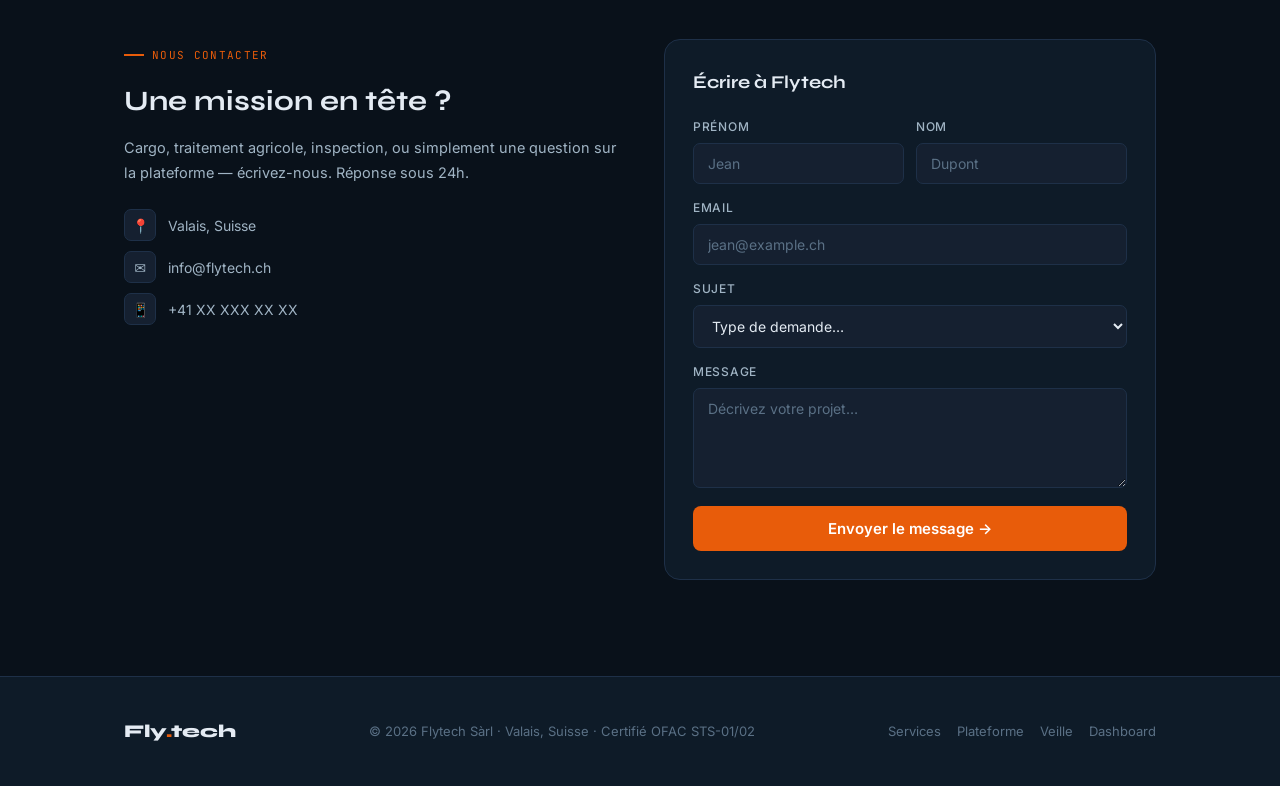
==== commit ff9b78ed: "feat: add public landing page, dashboard, and veille réglementaire - index.html: full public-facing " ====
--- a/index.html
+++ b/index.html
@@ -1,1765 +1,415 @@
 <!DOCTYPE html>
 <html lang="fr">
 <head>
-<meta charset="UTF-8">
-<meta name="viewport" content="width=device-width, initial-scale=1.0">
-<title>FlyTech Suisse — Drones Cargo & Agricoles | Valais</title>
-<link rel="preconnect" href="https://fonts.googleapis.com">
-<link rel="preconnect" href="https://fonts.gstatic.com" crossorigin>
-<link href="https://fonts.googleapis.com/css2?family=Anton&family=IBM+Plex+Sans:wght@300;400;500;600&family=Space+Mono:wght@400;700&display=swap" rel="stylesheet">
-<style>
-:root {
-  --bg: #09090b;
-  --raised1: #17181c;
-  --raised2: #1e2025;
-  --border: #2a2c32;
-  --accent: #ff3d16;
-  --accent2: #f5c400;
-  --text: #e8e9ec;
-  --text2: #8a8d96;
-  --text3: #545760;
-  --green: #22c55e;
-  --red: #ef4444;
-  --blue: #3b82f6;
-}
-*,*::before,*::after{box-sizing:border-box;margin:0;padding:0}
-html{scroll-behavior:smooth;font-size:16px}
-body{background:var(--bg);color:var(--text);font-family:'IBM Plex Sans',sans-serif;line-height:1.6;overflow-x:hidden}
-@media(prefers-reduced-motion:reduce){*{animation:none!important;transition:none!important;scroll-behavior:auto!important}}
-:focus-visible{outline:2px solid var(--accent2);outline-offset:2px}
-a{color:inherit;text-decoration:none}
-img{max-width:100%}
-button{cursor:pointer;font-family:inherit}
-
-/* ── NAV ── */
-#nav{position:fixed;top:0;left:0;right:0;z-index:100;padding:0 2rem;height:64px;display:flex;align-items:center;justify-content:space-between;transition:background .3s,backdrop-filter .3s;background:rgba(9,9,11,.7);backdrop-filter:blur(8px);border-bottom:1px solid transparent}
-#nav.scrolled{background:rgba(9,9,11,.95);border-bottom-color:var(--border)}
-.nav-logo{display:flex;align-items:center;gap:.6rem;font-family:'Anton',sans-serif;font-size:1.4rem;letter-spacing:.08em;color:var(--text)}
-.nav-logo svg{flex-shrink:0}
-.nav-links{display:flex;align-items:center;gap:1.5rem}
-.nav-links a{font-size:.85rem;font-weight:500;color:var(--text2);letter-spacing:.04em;text-transform:uppercase;transition:color .2s}
-.nav-links a:hover{color:var(--text)}
-.nav-cta{background:var(--accent);color:#fff;font-family:'Space Mono',monospace;font-size:.78rem;font-weight:700;padding:.5rem 1.1rem;border:none;letter-spacing:.06em;text-transform:uppercase;clip-path:polygon(8px 0,100% 0,calc(100% - 8px) 100%,0 100%);transition:background .2s}
-.nav-cta:hover{background:#e03010}
-.hamburger{display:none;background:none;border:none;flex-direction:column;gap:4px;padding:4px}
-.hamburger span{display:block;width:22px;height:2px;background:var(--text);transition:.3s}
-.mobile-menu{display:none;position:fixed;top:64px;left:0;right:0;background:var(--raised1);border-bottom:1px solid var(--border);padding:1.5rem 2rem;flex-direction:column;gap:1rem;z-index:99}
-.mobile-menu.open{display:flex}
-.mobile-menu a{font-size:.9rem;font-weight:500;color:var(--text2);text-transform:uppercase;letter-spacing:.04em}
-@media(max-width:820px){.nav-links,.nav-cta-wrap{display:none}.hamburger{display:flex}}
-
-/* ── HERO ── */
-#hero{min-height:100vh;display:flex;align-items:center;position:relative;overflow:hidden;padding:100px 2rem 4rem}
-.hero-grid{position:absolute;inset:0;background-image:linear-gradient(rgba(255,255,255,.03) 1px,transparent 1px),linear-gradient(90deg,rgba(255,255,255,.03) 1px,transparent 1px);background-size:40px 40px;pointer-events:none}
-.hero-slash{position:absolute;top:-10%;right:10%;width:60%;height:140%;background:linear-gradient(110deg,transparent 48%,rgba(255,61,22,.07) 48%,rgba(255,61,22,.07) 52%,transparent 52%);pointer-events:none}
-.hero-inner{max-width:1200px;margin:0 auto;width:100%;display:grid;grid-template-columns:1fr 1fr;gap:4rem;align-items:center}
-.hero-eyebrow{font-family:'Space Mono',monospace;font-size:.75rem;color:var(--accent);letter-spacing:.12em;text-transform:uppercase;margin-bottom:1rem;display:flex;align-items:center;gap:.5rem}
-.hero-eyebrow::before{content:'';display:inline-block;width:24px;height:2px;background:var(--accent)}
-.hero-h1{font-family:'Anton',sans-serif;font-size:clamp(2.5rem,5vw,4rem);line-height:1.05;letter-spacing:.02em;margin-bottom:1.5rem}
-.hero-h1 em{color:var(--accent);font-style:normal}
-.hero-lede{font-size:1.05rem;color:var(--text2);max-width:480px;margin-bottom:2rem;line-height:1.7}
-.hero-btns{display:flex;gap:1rem;flex-wrap:wrap}
-.btn-primary{background:var(--accent);color:#fff;font-family:'Space Mono',monospace;font-size:.8rem;font-weight:700;padding:.7rem 1.4rem;border:none;letter-spacing:.06em;text-transform:uppercase;clip-path:polygon(8px 0,100% 0,calc(100% - 8px) 100%,0 100%);transition:background .2s}
-.btn-primary:hover{background:#e03010}
-.btn-outline{background:transparent;color:var(--text);font-family:'Space Mono',monospace;font-size:.8rem;font-weight:700;padding:.65rem 1.4rem;border:1px solid var(--border);letter-spacing:.06em;text-transform:uppercase;transition:border-color .2s,color .2s}
-.btn-outline:hover{border-color:var(--accent);color:var(--accent)}
-.hero-visual{display:flex;justify-content:center;align-items:center;position:relative}
-@media(max-width:820px){.hero-inner{grid-template-columns:1fr}.hero-visual{display:none}}
-
-/* ── STATS BAR ── */
-#stats{background:var(--raised1);border-top:1px solid var(--border);border-bottom:1px solid var(--border);padding:2.5rem 2rem}
-.stats-inner{max-width:1200px;margin:0 auto;display:grid;grid-template-columns:repeat(4,1fr);gap:1px;background:var(--border)}
-.stat-cell{background:var(--raised1);padding:1.5rem 2rem;text-align:center}
-.stat-num{font-family:'Anton',sans-serif;font-size:2.2rem;color:var(--accent);line-height:1}
-.stat-unit{font-family:'Space Mono',monospace;font-size:.75rem;color:var(--accent2);margin:.3rem 0 .2rem;text-transform:uppercase;letter-spacing:.08em}
-.stat-label{font-size:.8rem;color:var(--text2)}
-@media(max-width:560px){.stats-inner{grid-template-columns:1fr 1fr}}
-
-/* ── SECTIONS ── */
-section{padding:5rem 2rem}
-.section-inner{max-width:1200px;margin:0 auto}
-.eyebrow{font-family:'Space Mono',monospace;font-size:.75rem;color:var(--accent);letter-spacing:.12em;text-transform:uppercase;margin-bottom:.8rem;display:flex;align-items:center;gap:.5rem}
-.eyebrow::before{content:'';display:inline-block;width:20px;height:2px;background:var(--accent)}
-h2.section-title{font-family:'Anton',sans-serif;font-size:clamp(1.8rem,3.5vw,2.8rem);letter-spacing:.03em;margin-bottom:.5rem}
-.section-sub{color:var(--text2);max-width:540px;margin-bottom:3rem;font-size:.95rem}
-
-/* ── REVEAL ── */
-.reveal{opacity:0;transform:translateY(32px);transition:opacity .6s ease,transform .6s ease}
-.reveal.visible{opacity:1;transform:none}
-[data-delay="1"]{transition-delay:.1s}
-[data-delay="2"]{transition-delay:.2s}
-[data-delay="3"]{transition-delay:.3s}
-[data-delay="4"]{transition-delay:.4s}
-
-/* ── PRESTATIONS ── */
-#prestations{background:var(--bg)}
-.cards-grid{display:grid;grid-template-columns:repeat(3,1fr);gap:1.5rem}
-.card{background:var(--raised1);border:1px solid var(--border);padding:2rem;position:relative;transition:transform .2s,border-top-color .2s;border-top:3px solid transparent}
-.card:hover{transform:translateY(-4px);border-top-color:var(--accent)}
-.card-icon{width:44px;height:44px;background:var(--raised2);border:1px solid var(--border);display:flex;align-items:center;justify-content:center;margin-bottom:1.2rem}
-.card-tag{font-family:'Space Mono',monospace;font-size:.68rem;color:var(--accent2);text-transform:uppercase;letter-spacing:.1em;margin-bottom:.6rem}
-.card h3{font-family:'Anton',sans-serif;font-size:1.3rem;letter-spacing:.04em;margin-bottom:.7rem}
-.card p{font-size:.875rem;color:var(--text2);line-height:1.7}
-@media(max-width:820px){.cards-grid{grid-template-columns:1fr}}
-
-/* ── PROCESSUS ── */
-#processus{background:var(--raised1)}
-.process-steps{display:grid;grid-template-columns:repeat(4,1fr);gap:0;position:relative}
-.process-steps::after{content:'';position:absolute;top:24px;left:12.5%;right:12.5%;height:1px;background:var(--border);z-index:0}
-.step{padding:1.5rem;text-align:center;position:relative;z-index:1}
-.step-num{width:48px;height:48px;background:var(--raised2);border:1px solid var(--accent);font-family:'Anton',sans-serif;font-size:1.1rem;color:var(--accent);display:flex;align-items:center;justify-content:center;margin:0 auto 1rem;position:relative;z-index:2}
-.step h4{font-family:'IBM Plex Sans',sans-serif;font-weight:600;font-size:.9rem;margin-bottom:.5rem}
-.step p{font-size:.8rem;color:var(--text2);line-height:1.6}
-@media(max-width:820px){.process-steps{grid-template-columns:1fr 1fr}.process-steps::after{display:none}}
-@media(max-width:560px){.process-steps{grid-template-columns:1fr}}
-
-/* ── FLOTTE ── */
-#flotte{background:var(--bg)}
-.fleet-grid{display:grid;grid-template-columns:1fr 1fr;gap:1.5rem}
-.fleet-card{background:var(--raised1);border:1px solid var(--border);overflow:hidden}
-.fleet-top{height:6px}
-.fleet-top.cargo{background:linear-gradient(90deg,var(--accent),#ff6b4a)}
-.fleet-top.agri{background:linear-gradient(90deg,var(--accent2),#a8cc00)}
-.fleet-body{padding:2rem}
-.fleet-model{font-family:'Space Mono',monospace;font-size:.7rem;color:var(--text2);text-transform:uppercase;letter-spacing:.1em;margin-bottom:.3rem}
-.fleet-name{font-family:'Anton',sans-serif;font-size:1.6rem;letter-spacing:.04em;margin-bottom:1.5rem}
-.fleet-visual{display:flex;justify-content:center;padding:1.5rem 0;background:var(--raised2);margin:0 -2rem 1.5rem;border-top:1px solid var(--border);border-bottom:1px solid var(--border)}
-.spec-list{list-style:none;display:flex;flex-direction:column;gap:.6rem}
-.spec-list li{display:flex;justify-content:space-between;align-items:baseline;font-size:.82rem;border-bottom:1px solid var(--border);padding-bottom:.5rem}
-.spec-list li:last-child{border-bottom:none;padding-bottom:0}
-.spec-key{color:var(--text2)}
-.spec-val{font-family:'Space Mono',monospace;font-size:.78rem;color:var(--text)}
-@media(max-width:820px){.fleet-grid{grid-template-columns:1fr}}
-
-/* ── ZONES ── */
-#zones{background:var(--raised1);position:relative;overflow:hidden}
-.topo-bg{position:absolute;inset:0;opacity:.08;pointer-events:none}
-.zones-grid{display:flex;flex-wrap:wrap;gap:.8rem;margin-top:2.5rem}
-.zone-badge{background:var(--raised2);border:1px solid var(--border);padding:.5rem 1.1rem;font-family:'Space Mono',monospace;font-size:.78rem;text-transform:uppercase;letter-spacing:.07em;color:var(--text2);transition:border-color .2s,color .2s}
-.zone-badge:hover{border-color:var(--accent);color:var(--text)}
-.zone-badge.highlight{border-color:var(--accent2);color:var(--accent2)}
-
-/* ── CONTACT ── */
-#contact{background:var(--bg)}
-.contact-grid{display:grid;grid-template-columns:1fr 1fr;gap:3rem;align-items:start}
-.contact-info h3{font-family:'Anton',sans-serif;font-size:1.5rem;letter-spacing:.04em;margin-bottom:1.5rem}
-.contact-item{display:flex;gap:1rem;margin-bottom:1.2rem;align-items:flex-start}
-.contact-icon{width:36px;height:36px;background:var(--raised2);border:1px solid var(--border);display:flex;align-items:center;justify-content:center;flex-shrink:0}
-.contact-item-text p{font-size:.8rem;color:var(--text2);margin-bottom:.1rem;font-family:'Space Mono',monospace;text-transform:uppercase;letter-spacing:.06em}
-.contact-item-text span{font-size:.95rem}
-.devis-panel{background:var(--raised1);border:1px solid var(--border);border-top:3px solid var(--accent);padding:2rem}
-.devis-panel h3{font-family:'Anton',sans-serif;font-size:1.5rem;letter-spacing:.04em;margin-bottom:.5rem}
-.devis-panel p{color:var(--text2);font-size:.875rem;margin-bottom:1.5rem;line-height:1.7}
-.devis-timer{font-family:'Space Mono',monospace;font-size:.75rem;color:var(--accent2);margin-bottom:1.5rem;display:flex;align-items:center;gap:.5rem}
-.devis-timer::before{content:'⏱'}
-@media(max-width:820px){.contact-grid{grid-template-columns:1fr}}
-
-/* ── FOOTER ── */
-footer{background:var(--raised1);border-top:1px solid var(--border);padding:1.5rem 2rem}
-.footer-inner{max-width:1200px;margin:0 auto;display:flex;justify-content:space-between;align-items:center;flex-wrap:wrap;gap:1rem}
-.footer-copy{font-size:.78rem;color:var(--text3);font-family:'Space Mono',monospace}
-.btn-dirigeant{background:none;border:1px solid var(--border);color:var(--text3);font-family:'Space Mono',monospace;font-size:.7rem;padding:.35rem .8rem;text-transform:uppercase;letter-spacing:.07em;transition:border-color .2s,color .2s}
-.btn-dirigeant:hover{border-color:var(--accent);color:var(--accent)}
-
-/* ── ADMIN OVERLAY ── */
-#admin-overlay{display:none;position:fixed;inset:0;z-index:200;background:rgba(9,9,11,.98);justify-content:center;align-items:center}
-#admin-overlay.open{display:flex}
-.login-box{background:var(--raised1);border:1px solid var(--border);border-top:3px solid var(--accent);padding:2.5rem;width:100%;max-width:380px}
-.login-box h2{font-family:'Anton',sans-serif;font-size:1.6rem;letter-spacing:.05em;margin-bottom:.3rem}
-.login-box p{color:var(--text2);font-size:.85rem;margin-bottom:2rem}
-.login-error{display:none;background:rgba(239,68,68,.1);border:1px solid rgba(239,68,68,.3);color:#ef4444;padding:.6rem .8rem;font-size:.8rem;margin-bottom:1rem}
-.form-group{margin-bottom:1.2rem}
-.form-group label{display:block;font-size:.78rem;color:var(--text2);margin-bottom:.4rem;font-family:'Space Mono',monospace;text-transform:uppercase;letter-spacing:.06em}
-.form-group input,.form-group select,.form-group textarea{width:100%;background:var(--raised2);border:1px solid var(--border);color:var(--text);padding:.6rem .9rem;font-family:'IBM Plex Sans',sans-serif;font-size:.9rem;transition:border-color .2s}
-.form-group input:focus,.form-group select:focus,.form-group textarea:focus{outline:none;border-color:var(--accent)}
-.form-row{display:grid;grid-template-columns:1fr 1fr;gap:1rem}
-
-/* ── ADMIN APP ── */
-#admin-app{display:none;position:fixed;inset:0;z-index:200;background:var(--bg);flex-direction:row}
-#admin-app.open{display:flex}
-.admin-sidebar{width:220px;background:var(--raised1);border-right:1px solid var(--border);display:flex;flex-direction:column;flex-shrink:0}
-.admin-logo{padding:1.2rem 1.5rem;border-bottom:1px solid var(--border);display:flex;align-items:center;gap:.6rem;font-family:'Anton',sans-serif;font-size:1.1rem;letter-spacing:.08em}
-.admin-logo span{font-family:'Space Mono',monospace;font-size:.6rem;color:var(--accent);background:rgba(255,61,22,.15);padding:.2rem .5rem;margin-left:.3rem}
-.sidebar-nav{flex:1;padding:.8rem 0;overflow-y:auto}
-.sidebar-nav button{display:flex;align-items:center;gap:.7rem;width:100%;padding:.65rem 1.5rem;background:none;border:none;color:var(--text2);font-size:.82rem;text-align:left;transition:background .15s,color .15s}
-.sidebar-nav button:hover{background:var(--raised2);color:var(--text)}
-.sidebar-nav button.active{background:rgba(255,61,22,.1);color:var(--accent);border-left:2px solid var(--accent)}
-.sidebar-nav button svg{flex-shrink:0;opacity:.7}
-.sidebar-nav button.active svg{opacity:1}
-.sidebar-bottom{padding:1rem 1.5rem;border-top:1px solid var(--border)}
-.btn-logout{width:100%;background:none;border:1px solid var(--border);color:var(--text2);font-family:'Space Mono',monospace;font-size:.72rem;padding:.5rem;text-transform:uppercase;letter-spacing:.05em;transition:border-color .2s,color .2s}
-.btn-logout:hover{border-color:var(--accent);color:var(--accent)}
-.admin-main{flex:1;overflow:auto;padding:2rem}
-.admin-view{display:none}
-.admin-view.active{display:block}
-.view-header{display:flex;justify-content:space-between;align-items:center;margin-bottom:2rem;flex-wrap:wrap;gap:1rem}
-.view-title{font-family:'Anton',sans-serif;font-size:1.6rem;letter-spacing:.04em}
-.view-sub{color:var(--text2);font-size:.85rem;margin-top:.2rem}
-.btn-add{background:var(--accent);color:#fff;border:none;font-family:'Space Mono',monospace;font-size:.72rem;font-weight:700;padding:.55rem 1.1rem;text-transform:uppercase;letter-spacing:.06em;transition:background .2s}
-.btn-add:hover{background:#e03010}
-
-/* KPI CARDS */
-.kpi-grid{display:grid;grid-template-columns:repeat(4,1fr);gap:1rem;margin-bottom:2rem}
-.kpi-card{background:var(--raised1);border:1px solid var(--border);border-top:3px solid var(--border);padding:1.2rem 1.5rem}
-.kpi-card.accent1{border-top-color:var(--accent)}
-.kpi-card.accent2{border-top-color:var(--accent2)}
-.kpi-card.accent3{border-top-color:var(--green)}
-.kpi-card.accent4{border-top-color:var(--blue)}
-.kpi-label{font-size:.72rem;color:var(--text2);text-transform:uppercase;letter-spacing:.08em;margin-bottom:.4rem;font-family:'Space Mono',monospace}
-.kpi-value{font-family:'Anton',sans-serif;font-size:1.8rem;line-height:1}
-.kpi-change{font-size:.72rem;color:var(--text3);margin-top:.3rem}
-@media(max-width:820px){.kpi-grid{grid-template-columns:1fr 1fr}}
-
-/* TABLES */
-.table-wrap{background:var(--raised1);border:1px solid var(--border);overflow-x:auto;margin-bottom:1.5rem}
-table{width:100%;border-collapse:collapse}
-thead tr{background:var(--raised2);border-bottom:1px solid var(--border)}
-th{padding:.6rem 1rem;text-align:left;font-family:'Space Mono',monospace;font-size:.68rem;color:var(--text2);text-transform:uppercase;letter-spacing:.07em;font-weight:400;white-space:nowrap}
-td{padding:.65rem 1rem;font-size:.82rem;border-bottom:1px solid rgba(42,44,50,.5);vertical-align:middle}
-tr:last-child td{border-bottom:none}
-tr:hover td{background:rgba(255,255,255,.015)}
-.badge{display:inline-flex;align-items:center;padding:.2rem .6rem;font-family:'Space Mono',monospace;font-size:.65rem;text-transform:uppercase;letter-spacing:.06em;border-radius:0}
-.badge-green{background:rgba(34,197,94,.12);color:#22c55e;border:1px solid rgba(34,197,94,.25)}
-.badge-red{background:rgba(239,68,68,.12);color:#ef4444;border:1px solid rgba(239,68,68,.25)}
-.badge-yellow{background:rgba(245,196,0,.12);color:#f5c400;border:1px solid rgba(245,196,0,.25)}
-.badge-blue{background:rgba(59,130,246,.12);color:#3b82f6;border:1px solid rgba(59,130,246,.25)}
-.badge-gray{background:rgba(138,141,150,.1);color:#8a8d96;border:1px solid rgba(138,141,150,.2)}
-.btn-sm{background:none;border:1px solid var(--border);color:var(--text2);font-family:'Space Mono',monospace;font-size:.65rem;padding:.25rem .6rem;text-transform:uppercase;letter-spacing:.05em;transition:all .15s}
-.btn-sm:hover{border-color:var(--accent);color:var(--accent)}
-.btn-sm.danger:hover{border-color:var(--red);color:var(--red)}
-
-/* MODAL */
-#modal-overlay{display:none;position:fixed;inset:0;z-index:300;background:rgba(9,9,11,.85);justify-content:center;align-items:center;padding:1.5rem}
-#modal-overlay.open{display:flex}
-.modal{background:var(--raised1);border:1px solid var(--border);border-top:3px solid var(--accent);width:100%;max-width:500px;max-height:90vh;overflow-y:auto}
-.modal-header{padding:1.2rem 1.5rem;border-bottom:1px solid var(--border);display:flex;justify-content:space-between;align-items:center}
-.modal-title{font-family:'Anton',sans-serif;font-size:1.2rem;letter-spacing:.04em}
-.modal-close{background:none;border:none;color:var(--text2);font-size:1.2rem;line-height:1;transition:color .15s}
-.modal-close:hover{color:var(--accent)}
-.modal-body{padding:1.5rem}
-.modal-footer{padding:1rem 1.5rem;border-top:1px solid var(--border);display:flex;justify-content:flex-end;gap:.7rem}
-.btn-cancel{background:none;border:1px solid var(--border);color:var(--text2);font-family:'Space Mono',monospace;font-size:.72rem;padding:.5rem 1rem;text-transform:uppercase;letter-spacing:.05em}
-.btn-save{background:var(--accent);color:#fff;border:none;font-family:'Space Mono',monospace;font-size:.72rem;padding:.5rem 1rem;text-transform:uppercase;letter-spacing:.05em}
-
-/* MANEX */
-.manex-section{border:1px solid var(--border);margin-bottom:.8rem;overflow:hidden}
-.manex-header{background:var(--raised2);padding:.8rem 1.2rem;display:flex;justify-content:space-between;align-items:center;cursor:pointer;transition:background .15s}
-.manex-header:hover{background:var(--raised1)}
-.manex-title{font-family:'Space Mono',monospace;font-size:.8rem;color:var(--text);text-transform:uppercase;letter-spacing:.07em}
-.manex-body{display:none;padding:1.2rem;border-top:1px solid var(--border)}
-.manex-body.open{display:block}
-.manex-body h4{font-size:.85rem;font-weight:600;margin-bottom:.5rem;margin-top:1rem;color:var(--accent2)}
-.manex-body h4:first-child{margin-top:0}
-.manex-body p{font-size:.82rem;color:var(--text2);line-height:1.7;margin-bottom:.5rem}
-.manex-body ul{margin-left:1.2rem;color:var(--text2);font-size:.82rem;line-height:1.8}
-.manex-caret{transition:transform .2s;font-size:.7rem;color:var(--text2)}
-.manex-caret.open{transform:rotate(180deg)}
-
-/* Finances panels */
-.fin-summary{display:grid;grid-template-columns:repeat(3,1fr);gap:1rem;margin-bottom:1.5rem}
-.fin-box{background:var(--raised2);border:1px solid var(--border);padding:1rem 1.2rem}
-.fin-box label{font-family:'Space Mono',monospace;font-size:.68rem;color:var(--text2);text-transform:uppercase;letter-spacing:.07em;display:block;margin-bottom:.3rem}
-.fin-box .amount{font-family:'Anton',sans-serif;font-size:1.5rem}
-.amount.pos{color:var(--green)}
-.amount.neg{color:var(--red)}
-.amount.neu{color:var(--text)}
-@media(max-width:560px){.fin-summary{grid-template-columns:1fr}}
-@media(max-width:820px){.admin-sidebar{width:180px}}
-
-/* ── AGENTS IA ── */
-.agents-intro{margin-bottom:1.5rem}
-.agents-intro-text{color:var(--text2);font-size:.95rem;max-width:70ch;margin:0}
-.agents-grid{display:grid;grid-template-columns:repeat(auto-fill,minmax(280px,1fr));gap:16px}
-.agent-card{background:var(--raised);border:1px solid var(--border);padding:1.2rem;cursor:pointer;transition:border-color .2s,transform .2s,background .2s;border-top:2px solid transparent}
-.agent-card:hover{border-top-color:var(--ag-color,#ff3d16);transform:translateY(-2px);background:var(--raised2)}
-.agent-card-top{display:flex;align-items:center;justify-content:space-between;margin-bottom:.8rem}
-.agent-icon{font-size:1.6rem;line-height:1}
-.agent-badge{font-family:'Space Mono',monospace;font-size:.65rem;letter-spacing:.06em;text-transform:uppercase;padding:4px 8px;border-radius:2px}
-.agent-card-title{font-family:'Anton',sans-serif;font-size:1.1rem;letter-spacing:.03em;text-transform:uppercase;margin-bottom:.4rem}
-.agent-card-desc{color:var(--text2);font-size:.82rem;line-height:1.55;margin:0 0 .8rem}
-.agent-tags{display:flex;flex-wrap:wrap;gap:6px;margin-bottom:.8rem}
-.agent-tag{font-family:'Space Mono',monospace;font-size:.65rem;background:var(--raised2);border:1px solid var(--border);color:var(--text2);padding:3px 8px}
-.agent-card-footer{display:flex;justify-content:space-between;align-items:center;border-top:1px solid var(--border);padding-top:.7rem;margin-top:.2rem}
-.agent-contact{font-size:.75rem;color:var(--text3)}
-.agent-open-btn{font-family:'Space Mono',monospace;font-size:.72rem;font-weight:700}
-/* chat */
-.agent-chat-wrap{display:flex;flex-direction:column;height:calc(100vh - 120px)}
-.agent-chat-header{display:flex;align-items:center;gap:1rem;padding:1rem 1.2rem;background:var(--raised);border:1px solid var(--border);margin-bottom:1rem}
-.agent-chat-title{font-family:'Anton',sans-serif;font-size:1rem;text-transform:uppercase;letter-spacing:.03em}
-.agent-chat-role{font-family:'Space Mono',monospace;font-size:.68rem;color:var(--text2);text-transform:uppercase;letter-spacing:.06em}
-.btn-back-agents{margin-left:auto;background:none;border:1px solid var(--border);color:var(--text2);font-family:'Space Mono',monospace;font-size:.7rem;padding:.4rem .8rem;cursor:pointer;text-transform:uppercase;letter-spacing:.04em;transition:color .2s,border-color .2s}
-.btn-back-agents:hover{color:var(--text);border-color:var(--text2)}
-.agent-prompts-row{display:flex;flex-wrap:wrap;gap:8px;margin-bottom:1rem}
-.agent-prompt-btn{background:var(--raised2);border:1px solid var(--border);color:var(--text2);font-size:.78rem;padding:.45rem .85rem;cursor:pointer;text-align:left;transition:border-color .2s,color .2s;line-height:1.4}
-.agent-prompt-btn:hover{border-color:var(--accent-2);color:var(--text)}
-.agent-messages{flex:1;overflow-y:auto;border:1px solid var(--border);background:var(--bg);padding:1rem;display:flex;flex-direction:column;gap:1rem;min-height:200px;max-height:400px}
-.agent-msg{padding:.75rem 1rem;border-radius:2px;font-size:.875rem;line-height:1.6}
-.agent-msg-user{background:var(--raised2);border-left:3px solid var(--accent-2)}
-.agent-msg-agent{background:var(--raised);border-left:3px solid var(--accent)}
-.msg-you,.msg-agent{font-family:'Space Mono',monospace;font-size:.68rem;text-transform:uppercase;letter-spacing:.06em;display:block;margin-bottom:.4rem}
-.msg-you{color:var(--accent-2)}
-.agent-msg-agent p,.agent-msg-user p{margin:.4rem 0 0}
-.agent-input-row{display:flex;gap:8px;margin-top:.75rem}
-.agent-input{flex:1;background:var(--raised);border:1px solid var(--border);color:var(--text);font-size:.9rem;padding:.65rem .9rem;font-family:'IBM Plex Sans',sans-serif}
-.agent-input:focus{outline:none;border-color:var(--accent-2)}
-.btn-agent-send{font-family:'Space Mono',monospace;font-size:.72rem;font-weight:700;border:none;color:#000;padding:.65rem 1.2rem;cursor:pointer;text-transform:uppercase;letter-spacing:.05em;transition:opacity .2s}
-.btn-agent-send:hover{opacity:.85}
-
-/* ── STRATÉGIE ── */
-.strat-wrap{display:flex;flex-direction:column;gap:1.5rem}
-.strat-banner{background:linear-gradient(135deg,var(--raised) 0%,var(--raised2) 100%);border:1px solid var(--border);border-left:4px solid var(--accent);padding:1.5rem 2rem}
-.strat-banner-label{font-family:'Space Mono',monospace;font-size:.68rem;color:var(--accent);text-transform:uppercase;letter-spacing:.12em;margin-bottom:.5rem}
-.strat-banner-title{font-family:'Anton',sans-serif;font-size:1.4rem;text-transform:uppercase;letter-spacing:.03em;margin-bottom:.4rem}
-.strat-banner-sub{color:var(--text2);font-size:.9rem}
-.strat-phases{display:grid;grid-template-columns:repeat(3,1fr);gap:16px}
-.strat-phase{background:var(--raised);border:1px solid var(--border);padding:1.2rem}
-.strat-phase-num{font-family:'Anton',sans-serif;font-size:2.5rem;line-height:1;letter-spacing:.02em}
-.strat-phase-period{font-family:'Space Mono',monospace;font-size:.7rem;color:var(--text2);text-transform:uppercase;letter-spacing:.08em;margin:.2rem 0 .5rem}
-.strat-phase-title{font-family:'Anton',sans-serif;font-size:1.1rem;text-transform:uppercase;margin-bottom:.8rem}
-.strat-ul{margin:0 0 1rem;padding-left:1.1rem;color:var(--text2);font-size:.82rem;line-height:1.7}
-.strat-ul li{margin-bottom:.2rem}
-.strat-kpi{display:flex;justify-content:space-between;align-items:center;border-top:1px solid var(--border);padding-top:.7rem;margin-top:.3rem}
-.strat-kpi span{font-family:'Space Mono',monospace;font-size:.68rem;color:var(--text2);text-transform:uppercase;letter-spacing:.06em}
-.strat-kpi strong{font-family:'Anton',sans-serif;font-size:1.1rem;color:var(--accent-2)}
-.strat-grid-2{display:grid;grid-template-columns:1fr 1fr;gap:16px}
-.strat-block{background:var(--raised);border:1px solid var(--border);padding:1.2rem}
-.strat-block-title{font-family:'Anton',sans-serif;font-size:.95rem;text-transform:uppercase;letter-spacing:.04em;margin-bottom:1rem;color:var(--accent-2)}
-.strat-adv{display:flex;gap:.8rem;margin-bottom:.9rem;font-size:.82rem;line-height:1.55}
-.strat-adv:last-child{margin-bottom:0}
-.strat-adv-num{flex:none;width:22px;height:22px;background:var(--accent);color:#000;display:flex;align-items:center;justify-content:center;font-family:'Anton',sans-serif;font-size:.8rem;margin-top:2px}
-.strat-fund{border-bottom:1px dashed var(--border);padding-bottom:.8rem;margin-bottom:.8rem;font-size:.82rem;line-height:1.55}
-.strat-fund:last-child{border-bottom:none;margin-bottom:0;padding-bottom:0}
-.strat-fund em{display:block;color:var(--text2);margin-top:.2rem}
-.badge-ok{background:rgba(46,212,122,.15);color:#2ed47a;font-family:'Space Mono',monospace;font-size:.62rem;text-transform:uppercase;letter-spacing:.05em;padding:2px 7px;margin-right:.4rem}
-.badge-info{background:rgba(79,168,255,.15);color:#4fa8ff;font-family:'Space Mono',monospace;font-size:.62rem;text-transform:uppercase;letter-spacing:.05em;padding:2px 7px;margin-right:.4rem}
-.badge-warn{background:rgba(245,196,0,.15);color:#f5c400;font-family:'Space Mono',monospace;font-size:.62rem;text-transform:uppercase;letter-spacing:.05em;padding:2px 7px;margin-right:.4rem}
-.strat-actions.strat-block{grid-column:1/-1}
-.strat-actions-grid{display:grid;grid-template-columns:repeat(3,1fr);gap:12px}
-.strat-action{background:var(--raised2);border:1px solid var(--border);padding:1rem;font-size:.82rem}
-.strat-action.urgent{border-left:3px solid var(--accent)}
-.strat-action-tag{font-family:'Space Mono',monospace;font-size:.62rem;color:var(--accent);text-transform:uppercase;letter-spacing:.08em;margin-bottom:.4rem}
-.strat-action.urgent .strat-action-tag{color:var(--accent)}
-.strat-action strong{display:block;margin-bottom:.3rem}
-.strat-action p{color:var(--text2);margin:0;line-height:1.5}
-@media(max-width:900px){.strat-phases{grid-template-columns:1fr};.strat-grid-2{grid-template-columns:1fr};.strat-actions-grid{grid-template-columns:1fr 1fr}}
-@media(max-width:560px){.agents-grid{grid-template-columns:1fr};.strat-actions-grid{grid-template-columns:1fr}}
-</style>
+  <meta charset="UTF-8">
+  <meta name="viewport" content="width=device-width, initial-scale=1.0, viewport-fit=cover">
+  <title>Flytech — Drone Cargo & Plateforme Opérateurs Suisse</title>
+  <meta name="description" content="Flytech opère des drones cargo et agricoles en Valais (STS-01/02) et développe la première plateforme de conformité OFAC pour opérateurs drone en Suisse.">
+  <link rel="stylesheet" href="css/style.css">
+  <link rel="icon" type="image/svg+xml" href="data:image/svg+xml,<svg xmlns='http://www.w3.org/2000/svg' viewBox='0 0 32 32'><rect width='32' height='32' rx='6' fill='%23E85C0A'/><text y='24' x='4' font-size='22' font-family='sans-serif' font-weight='900' fill='white'>F</text></svg>">
 </head>
 <body>
 
-<!-- ══════════════ NAV ══════════════ -->
-<nav id="nav">
-  <a href="#" class="nav-logo">
-    <svg width="32" height="32" viewBox="0 0 32 32" fill="none" aria-hidden="true">
-      <polygon points="16,2 28,10 28,22 16,30 4,22 4,10" fill="rgba(255,61,22,.15)" stroke="#ff3d16" stroke-width="1.5"/>
-      <path d="M16 6 L22 12 L20 18 L16 20 L12 18 L10 12 Z" fill="#ff3d16" opacity=".8"/>
-      <line x1="16" y1="2" x2="16" y2="8" stroke="#ff3d16" stroke-width="1.5"/>
-      <line x1="28" y1="10" x2="22" y2="12" stroke="#ff3d16" stroke-width="1"/>
-      <line x1="4" y1="10" x2="10" y2="12" stroke="#ff3d16" stroke-width="1"/>
-    </svg>
-    FLYTECH
-  </a>
-  <div class="nav-links">
-    <a href="#prestations">Prestations</a>
-    <a href="#flotte">Flotte</a>
-    <a href="#zones">Zones</a>
-    <a href="#contact">Contact</a>
-  </div>
-  <div class="nav-cta-wrap">
-    <button class="nav-cta" onclick="document.getElementById('contact').scrollIntoView({behavior:'smooth'})">Demander un devis</button>
-  </div>
-  <button class="hamburger" id="hamburger" aria-label="Menu" aria-expanded="false">
-    <span></span><span></span><span></span>
-  </button>
+<!-- ================================================== NAV -->
+<nav class="nav" id="main-nav">
+  <div class="nav-inner">
+    <a href="#accueil" class="nav-logo">Fly<span class="logo-dot">.</span>tech</a>
+    <div class="nav-links" id="nav-links">
+      <a href="#services">Services</a>
+      <a href="#plateforme">Plateforme</a>
+      <a href="#veille">Veille</a>
+      <a href="#contact">Contact</a>
+      <a href="dashboard.html">Dashboard ↗</a>
+    </div>
+    <a href="#plateforme" class="nav-cta">Rejoindre la bêta</a>
+    <button class="nav-hamburger" id="hamburger" aria-label="Menu">
+      <span></span><span></span><span></span>
+    </button>
+  </div>
 </nav>
-<div class="mobile-menu" id="mobile-menu" role="navigation">
-  <a href="#prestations" onclick="closeMobile()">Prestations</a>
-  <a href="#flotte" onclick="closeMobile()">Flotte</a>
-  <a href="#zones" onclick="closeMobile()">Zones</a>
-  <a href="#contact" onclick="closeMobile()">Contact</a>
-  <button class="btn-primary" style="align-self:flex-start" onclick="closeMobile();document.getElementById('contact').scrollIntoView({behavior:'smooth'})">Demander un devis</button>
+
+<!-- ================================================== HERO -->
+<section id="accueil" class="hero">
+  <div class="hero-bg"></div>
+  <div class="hero-grid"></div>
+
+  <svg class="hero-mountains" viewBox="0 0 1440 200" preserveAspectRatio="none" xmlns="http://www.w3.org/2000/svg">
+    <polygon points="0,200 160,80 280,130 440,20 600,90 760,30 920,100 1080,50 1220,110 1440,60 1440,200" fill="rgba(30,100,240,0.08)"/>
+    <polygon points="0,200 200,110 360,155 520,50 680,120 880,45 1060,115 1240,70 1440,95 1440,200" fill="rgba(232,92,10,0.05)"/>
+    <polygon points="0,200 100,150 260,175 420,100 580,160 740,90 900,145 1080,115 1260,140 1440,120 1440,200" fill="rgba(255,255,255,0.03)"/>
+  </svg>
+
+  <div class="hero-inner">
+    <div class="hero-content">
+      <div class="hero-tag tag">Valais · Suisse · Depuis 2026</div>
+      <h1 class="hero-title">
+        L'infrastructure<br>drone de la<br><span class="accent">Suisse alpine</span>
+      </h1>
+      <p class="hero-desc">
+        Flytech opère des drones cargo et agricoles certifiés STS en Valais, et construit la première plateforme de conformité OFAC pour les opérateurs drone suisses.
+      </p>
+      <div class="hero-actions">
+        <a href="#contact" class="btn-primary">
+          <svg width="16" height="16" viewBox="0 0 16 16" fill="none"><path d="M8 1l2 4.5L15 6.5l-3.5 3.5.8 5L8 12.5 3.7 15l.8-5L1 6.5l5-.5L8 1z" fill="white"/></svg>
+          Demander une mission
+        </a>
+        <a href="#plateforme" class="btn-secondary">
+          Rejoindre la bêta plateforme →
+        </a>
+      </div>
+      <div class="hero-badges">
+        <span class="cert-badge">✓ A1 / A2 / A3</span>
+        <span class="cert-badge sts">★ STS-01</span>
+        <span class="cert-badge sts">★ STS-02</span>
+        <span class="cert-badge">✓ OFAC Certifié</span>
+      </div>
+    </div>
+
+    <div class="hero-visual">
+      <div class="drone-glow"></div>
+      <!-- Drone SVG géométrique -->
+      <svg class="drone-svg-wrap" viewBox="0 0 400 320" fill="none" xmlns="http://www.w3.org/2000/svg">
+        <!-- Arms -->
+        <line x1="200" y1="160" x2="80" y2="80" stroke="#1E3048" stroke-width="8" stroke-linecap="round"/>
+        <line x1="200" y1="160" x2="320" y2="80" stroke="#1E3048" stroke-width="8" stroke-linecap="round"/>
+        <line x1="200" y1="160" x2="80" y2="240" stroke="#1E3048" stroke-width="8" stroke-linecap="round"/>
+        <line x1="200" y1="160" x2="320" y2="240" stroke="#1E3048" stroke-width="8" stroke-linecap="round"/>
+        <!-- Propellers -->
+        <ellipse cx="80" cy="80" rx="42" ry="10" fill="#1A2836" stroke="#1E3048" stroke-width="1.5"/>
+        <ellipse cx="80" cy="80" rx="42" ry="10" fill="none" stroke="#E85C0A" stroke-width="1.5" opacity=".6"/>
+        <ellipse cx="320" cy="80" rx="42" ry="10" fill="#1A2836" stroke="#1E3048" stroke-width="1.5"/>
+        <ellipse cx="320" cy="80" rx="42" ry="10" fill="none" stroke="#E85C0A" stroke-width="1.5" opacity=".6"/>
+        <ellipse cx="80" cy="240" rx="42" ry="10" fill="#1A2836" stroke="#1E3048" stroke-width="1.5"/>
+        <ellipse cx="80" cy="240" rx="42" ry="10" fill="none" stroke="#1E64F0" stroke-width="1.5" opacity=".6"/>
+        <ellipse cx="320" cy="240" rx="42" ry="10" fill="#1A2836" stroke="#1E3048" stroke-width="1.5"/>
+        <ellipse cx="320" cy="240" rx="42" ry="10" fill="none" stroke="#1E64F0" stroke-width="1.5" opacity=".6"/>
+        <!-- Motors -->
+        <circle cx="80" cy="80" r="14" fill="#152030" stroke="#E85C0A" stroke-width="2"/>
+        <circle cx="80" cy="80" r="5" fill="#E85C0A"/>
+        <circle cx="320" cy="80" r="14" fill="#152030" stroke="#E85C0A" stroke-width="2"/>
+        <circle cx="320" cy="80" r="5" fill="#E85C0A"/>
+        <circle cx="80" cy="240" r="14" fill="#152030" stroke="#1E64F0" stroke-width="2"/>
+        <circle cx="80" cy="240" r="5" fill="#1E64F0"/>
+        <circle cx="320" cy="240" r="14" fill="#152030" stroke="#1E64F0" stroke-width="2"/>
+        <circle cx="320" cy="240" r="5" fill="#1E64F0"/>
+        <!-- Body -->
+        <rect x="168" y="128" width="64" height="64" rx="10" fill="#152030" stroke="#1E3048" stroke-width="2"/>
+        <rect x="178" y="138" width="44" height="44" rx="6" fill="#0E1B28" stroke="#E85C0A" stroke-width="1" opacity=".8"/>
+        <!-- Cargo box -->
+        <rect x="176" y="188" width="48" height="28" rx="5" fill="#1A2836" stroke="#1E3048" stroke-width="1.5"/>
+        <line x1="200" y1="188" x2="200" y2="216" stroke="#1E3048" stroke-width="1"/>
+        <!-- Status light -->
+        <circle cx="200" cy="154" r="4" fill="#E85C0A" opacity=".9"/>
+        <!-- Signal rings -->
+        <circle cx="200" cy="154" r="12" stroke="#E85C0A" stroke-width="1" opacity=".3"/>
+        <circle cx="200" cy="154" r="22" stroke="#E85C0A" stroke-width="1" opacity=".15"/>
+      </svg>
+    </div>
+  </div>
+
+  <div class="container">
+    <div class="hero-stats">
+      <div class="hstat">
+        <div class="hstat-n">STS-01<span> & 02</span></div>
+        <div class="hstat-l">BVLOS certifié</div>
+      </div>
+      <div class="hstat">
+        <div class="hstat-n">&lt;50<span> pilotes</span></div>
+        <div class="hstat-l">STS en Suisse</div>
+      </div>
+      <div class="hstat">
+        <div class="hstat-n">5 200<span>ha</span></div>
+        <div class="hstat-l">Vignes en Valais</div>
+      </div>
+    </div>
+  </div>
+</section>
+
+<!-- ================================================== SERVICES -->
+<section id="services" class="section-pad">
+  <div class="container">
+    <div class="section-header fade-up">
+      <div class="tag">Ce que nous faisons</div>
+      <h2>Trois axes. Un seul acteur.</h2>
+      <p>Operations certifiées, agriculture de précision, et la plateforme qui rendra Flytech incontournable pour tous les opérateurs drone en Suisse.</p>
+    </div>
+    <div class="services-grid">
+      <div class="service-card fade-up">
+        <div class="service-icon cargo">📦</div>
+        <div class="service-title">Drone Cargo</div>
+        <div class="service-desc">Livraisons en zones alpines inaccessibles. Réfuges SAC, chantiers en altitude, livraisons médicales urgentes.</div>
+        <div class="service-items">
+          <div class="service-item">Refuges &amp; hameaux isolés</div>
+          <div class="service-item">Livraison médicale urgente</div>
+          <div class="service-item">Chantiers hydroélectriques</div>
+          <div class="service-item">Stations de ski — last mile</div>
+        </div>
+        <div class="service-pill">
+          <span class="pulse"></span>Opérationnel
+        </div>
+      </div>
+
+      <div class="service-card fade-up">
+        <div class="service-icon agri">🌿</div>
+        <div class="service-title">Agriculture de Précision</div>
+        <div class="service-desc">Traitements phytosanitaires, cartographie NDVI et pulvérisation sur vignes en terrasses — là où le tracteur ne passe pas.</div>
+        <div class="service-items">
+          <div class="service-item">Vignobles AOC en pente forte</div>
+          <div class="service-item">Pulvérisation de précision</div>
+          <div class="service-item">Cartographie &amp; analyse NDVI</div>
+          <div class="service-item">Arboriculture alpine</div>
+        </div>
+        <div class="service-pill">
+          <span class="pulse"></span>Opérationnel
+        </div>
+      </div>
+
+      <div class="service-card platform fade-up">
+        <div class="service-icon plat">⚡</div>
+        <div class="service-title">Plateforme Opérateurs</div>
+        <div class="service-desc">L'outil de conformité OFAC que tous les opérateurs drone suisses attendaient. Gérez vos autorisations STS en 10 minutes.</div>
+        <div class="service-items">
+          <div class="service-item">Conformité OFAC automatisée</div>
+          <div class="service-item">Générateur SORA &amp; MON</div>
+          <div class="service-item">Marketplace cargo alpine</div>
+          <div class="service-item">Veille réglementaire intégrée</div>
+        </div>
+        <div class="service-pill soon">
+          <span class="pulse off"></span>Bêta en cours — Rejoindre →
+        </div>
+      </div>
+    </div>
+  </div>
+</section>
+
+<!-- ================================================== CERTIFICATIONS -->
+<div class="certs-section">
+  <div class="container">
+    <div class="certs-inner">
+      <span class="certs-label">Certifications EASA / OFAC</span>
+      <div class="certs-badges">
+        <span class="big-badge"><span class="check">✓</span> A1</span>
+        <span class="big-badge"><span class="check">✓</span> A2</span>
+        <span class="big-badge"><span class="check">✓</span> A3</span>
+        <span class="big-badge sts-badge">★ STS-01 — BVLOS zones contrôlées</span>
+        <span class="big-badge sts-badge">★ STS-02 — BVLOS zones peuplées</span>
+      </div>
+      <span class="certs-trust">Parmi les <strong>&lt;50 pilotes STS</strong> en Suisse</span>
+    </div>
+  </div>
 </div>
 
-<!-- ══════════════ HERO ══════════════ -->
-<section id="hero">
-  <div class="hero-grid" aria-hidden="true"></div>
-  <div class="hero-slash" aria-hidden="true"></div>
-  <div class="hero-inner">
-    <div class="hero-left">
-      <p class="hero-eyebrow">FlyTech Suisse — Valais</p>
-      <h1 class="hero-h1">LE FRET N'A PLUS<br><em>BESOIN DE ROUTE.</em></h1>
-      <p class="hero-lede">Transport par drone cargo et épandage agricole de précision dans les Alpes suisses. Opérations certifiées OFAC, pilotes brevetés, interventions jusqu'à 4500 m d'altitude.</p>
-      <div class="hero-btns">
-        <button class="btn-primary" onclick="document.getElementById('contact').scrollIntoView({behavior:'smooth'})">Demander un devis</button>
-        <button class="btn-outline" onclick="document.getElementById('prestations').scrollIntoView({behavior:'smooth'})">Nos prestations</button>
-      </div>
-    </div>
-    <div class="hero-visual">
-      <!-- Drone SVG illustration -->
-      <svg width="340" height="300" viewBox="0 0 340 300" fill="none" xmlns="http://www.w3.org/2000/svg" aria-label="Illustration drone FlyCart">
-        <!-- Reticle outer -->
-        <circle cx="170" cy="150" r="130" stroke="rgba(255,61,22,.12)" stroke-width="1" stroke-dasharray="4 6"/>
-        <circle cx="170" cy="150" r="90" stroke="rgba(255,61,22,.18)" stroke-width="1" stroke-dasharray="2 4"/>
-        <!-- Crosshairs -->
-        <line x1="170" y1="20" x2="170" y2="60" stroke="rgba(255,61,22,.3)" stroke-width="1"/>
-        <line x1="170" y1="240" x2="170" y2="280" stroke="rgba(255,61,22,.3)" stroke-width="1"/>
-        <line x1="40" y1="150" x2="80" y2="150" stroke="rgba(255,61,22,.3)" stroke-width="1"/>
-        <line x1="260" y1="150" x2="300" y2="150" stroke="rgba(255,61,22,.3)" stroke-width="1"/>
-        <!-- Arms -->
-        <line x1="170" y1="150" x2="90" y2="90" stroke="#2a2c32" stroke-width="6" stroke-linecap="round"/>
-        <line x1="170" y1="150" x2="250" y2="90" stroke="#2a2c32" stroke-width="6" stroke-linecap="round"/>
-        <line x1="170" y1="150" x2="80" y2="165" stroke="#2a2c32" stroke-width="6" stroke-linecap="round"/>
-        <line x1="170" y1="150" x2="260" y2="165" stroke="#2a2c32" stroke-width="6" stroke-linecap="round"/>
-        <line x1="170" y1="150" x2="110" y2="220" stroke="#2a2c32" stroke-width="6" stroke-linecap="round"/>
-        <line x1="170" y1="150" x2="230" y2="220" stroke="#2a2c32" stroke-width="6" stroke-linecap="round"/>
-        <!-- Center body -->
-        <rect x="148" y="128" width="44" height="44" fill="#1e2025" stroke="#2a2c32" stroke-width="1.5"/>
-        <rect x="154" y="134" width="32" height="32" fill="rgba(255,61,22,.1)" stroke="#ff3d16" stroke-width="1"/>
-        <!-- Cargo box -->
-        <rect x="155" y="168" width="30" height="22" fill="#17181c" stroke="#2a2c32" stroke-width="1.5"/>
-        <rect x="158" y="171" width="24" height="16" fill="rgba(245,196,0,.08)" stroke="rgba(245,196,0,.3)" stroke-width="1" stroke-dasharray="2 2"/>
-        <!-- Rotors (animated) -->
-        <g transform="translate(90,90)">
-          <ellipse class="rotor" cx="0" cy="0" rx="22" ry="4" fill="rgba(255,255,255,.15)" stroke="rgba(255,255,255,.3)" stroke-width="1"/>
-          <circle cx="0" cy="0" r="5" fill="#1e2025" stroke="#2a2c32" stroke-width="1.5"/>
-        </g>
-        <g transform="translate(250,90)">
-          <ellipse class="rotor" cx="0" cy="0" rx="22" ry="4" fill="rgba(255,255,255,.15)" stroke="rgba(255,255,255,.3)" stroke-width="1"/>
-          <circle cx="0" cy="0" r="5" fill="#1e2025" stroke="#2a2c32" stroke-width="1.5"/>
-        </g>
-        <g transform="translate(80,165)">
-          <ellipse class="rotor" cx="0" cy="0" rx="22" ry="4" fill="rgba(255,255,255,.15)" stroke="rgba(255,255,255,.3)" stroke-width="1"/>
-          <circle cx="0" cy="0" r="5" fill="#1e2025" stroke="#2a2c32" stroke-width="1.5"/>
-        </g>
-        <g transform="translate(260,165)">
-          <ellipse class="rotor" cx="0" cy="0" rx="22" ry="4" fill="rgba(255,255,255,.15)" stroke="rgba(255,255,255,.3)" stroke-width="1"/>
-          <circle cx="0" cy="0" r="5" fill="#1e2025" stroke="#2a2c32" stroke-width="1.5"/>
-        </g>
-        <g transform="translate(110,220)">
-          <ellipse class="rotor" cx="0" cy="0" rx="22" ry="4" fill="rgba(255,255,255,.15)" stroke="rgba(255,255,255,.3)" stroke-width="1"/>
-          <circle cx="0" cy="0" r="5" fill="#1e2025" stroke="#2a2c32" stroke-width="1.5"/>
-        </g>
-        <g transform="translate(230,220)">
-          <ellipse class="rotor" cx="0" cy="0" rx="22" ry="4" fill="rgba(255,255,255,.15)" stroke="rgba(255,255,255,.3)" stroke-width="1"/>
-          <circle cx="0" cy="0" r="5" fill="#1e2025" stroke="#2a2c32" stroke-width="1.5"/>
-        </g>
-        <!-- HUD labels -->
-        <line x1="95" y1="85" x2="60" y2="60" stroke="rgba(245,196,0,.4)" stroke-width="1"/>
-        <text x="10" y="58" fill="#f5c400" font-family="'Space Mono',monospace" font-size="9">ALT 2340m</text>
-        <line x1="245" y1="85" x2="275" y2="60" stroke="rgba(245,196,0,.4)" stroke-width="1"/>
-        <text x="255" y="58" fill="#f5c400" font-family="'Space Mono',monospace" font-size="9">SPD 14m/s</text>
-        <line x1="165" y1="190" x2="125" y2="265" stroke="rgba(245,196,0,.4)" stroke-width="1"/>
-        <text x="30" y="270" fill="#f5c400" font-family="'Space Mono',monospace" font-size="9">CARGO 28.4kg</text>
-        <line x1="175" y1="190" x2="210" y2="265" stroke="rgba(245,196,0,.4)" stroke-width="1"/>
-        <text x="200" y="270" fill="#f5c400" font-family="'Space Mono',monospace" font-size="9">BAT 82%</text>
-        <!-- Corner marks -->
-        <path d="M30,30 L30,40 L40,40" stroke="rgba(255,61,22,.5)" stroke-width="1.5" fill="none"/>
-        <path d="M310,30 L310,40 L300,40" stroke="rgba(255,61,22,.5)" stroke-width="1.5" fill="none"/>
-        <path d="M30,270 L30,260 L40,260" stroke="rgba(255,61,22,.5)" stroke-width="1.5" fill="none"/>
-        <path d="M310,270 L310,260 L300,260" stroke="rgba(255,61,22,.5)" stroke-width="1.5" fill="none"/>
-      </svg>
-    </div>
-  </div>
-</section>
-<style>
-@keyframes rotorSpin{from{transform:scaleX(1)}50%{transform:scaleX(.1)}to{transform:scaleX(1)}}
-.rotor{transform-origin:center;animation:rotorSpin .35s linear infinite}
-</style>
-
-<!-- ══════════════ STATS ══════════════ -->
-<div id="stats">
-  <div class="stats-inner">
-    <div class="stat-cell">
-      <div class="stat-num" data-target="30" data-suffix="">0</div>
-      <div class="stat-unit">kg</div>
-      <div class="stat-label">Charge utile max</div>
-    </div>
-    <div class="stat-cell">
-      <div class="stat-num" data-target="16" data-suffix="">0</div>
-      <div class="stat-unit">km</div>
-      <div class="stat-label">Portée opérationnelle</div>
-    </div>
-    <div class="stat-cell">
-      <div class="stat-num" data-target="20" data-prefix="<" data-suffix="">0</div>
-      <div class="stat-unit">min</div>
-      <div class="stat-label">Rotation moyenne</div>
-    </div>
-    <div class="stat-cell">
-      <div class="stat-num" data-target="100" data-suffix="%">0</div>
-      <div class="stat-unit">CH</div>
-      <div class="stat-label">Pilotes brevetés OFAC</div>
-    </div>
-  </div>
-</div>
-
-<!-- ══════════════ PRESTATIONS ══════════════ -->
-<section id="prestations">
-  <div class="section-inner">
-    <p class="eyebrow reveal">Ce que nous faisons</p>
-    <h2 class="section-title reveal">Nos Prestations</h2>
-    <p class="section-sub reveal">Opérations drone certifiées en Suisse — du ravitaillement de montagne à la viticulture de précision.</p>
-    <div class="cards-grid">
-      <div class="card reveal" data-delay="1">
-        <div class="card-icon">
-          <svg width="22" height="22" viewBox="0 0 24 24" fill="none" stroke="#ff3d16" stroke-width="1.8"><path d="M21 10c0 7-9 13-9 13s-9-6-9-13a9 9 0 0 1 18 0z"/><circle cx="12" cy="10" r="3"/></svg>
-        </div>
-        <div class="card-tag">Logistique</div>
-        <h3>Transport Cargo</h3>
-        <p>Ravitaillement de refuges, chantiers en altitude et sites isolés. Charge utile jusqu'à 30 kg, portée 16 km, toutes conditions météo standard.</p>
-      </div>
-      <div class="card reveal" data-delay="2">
-        <div class="card-icon">
-          <svg width="22" height="22" viewBox="0 0 24 24" fill="none" stroke="#f5c400" stroke-width="1.8"><path d="M3 9l9-7 9 7v11a2 2 0 0 1-2 2H5a2 2 0 0 1-2-2z"/><polyline points="9,22 9,12 15,12 15,22"/></svg>
-        </div>
-        <div class="card-tag">Agriculture</div>
-        <h3>Épandage Agricole</h3>
-        <p>Pulvérisation de précision sur vignobles en terrasse, vergers et grandes cultures. Agras T50 avec cartographie de parcelles intégrée.</p>
-      </div>
-      <div class="card reveal" data-delay="3">
-        <div class="card-icon">
-          <svg width="22" height="22" viewBox="0 0 24 24" fill="none" stroke="#3b82f6" stroke-width="1.8"><circle cx="12" cy="12" r="10"/><line x1="12" y1="8" x2="12" y2="12"/><line x1="12" y1="16" x2="12.01" y2="16"/></svg>
-        </div>
-        <div class="card-tag">Sur devis</div>
-        <h3>Autres Prestations</h3>
-        <p>Inspection de lignes haute tension, photogramétrie, surveillance de chantier, missions humanitaires. Devis personnalisé sous 48h.</p>
-      </div>
-    </div>
-  </div>
-</section>
-
-<!-- ══════════════ PROCESSUS ══════════════ -->
-<section id="processus">
-  <div class="section-inner">
-    <p class="eyebrow reveal">Comment ça marche</p>
-    <h2 class="section-title reveal">Notre Processus</h2>
-    <p class="section-sub reveal">De la demande à la livraison du rapport — un processus structuré et transparent.</p>
-    <div class="process-steps">
-      <div class="step reveal" data-delay="1">
-        <div class="step-num">01</div>
-        <h4>Demande de devis</h4>
-        <p>Décrivez votre besoin en ligne ou par téléphone. Réponse sous 48h ouvrables.</p>
-      </div>
-      <div class="step reveal" data-delay="2">
-        <div class="step-num">02</div>
-        <h4>Analyse de faisabilité</h4>
-        <p>Étude du terrain, des conditions météo et des contraintes réglementaires locales.</p>
-      </div>
-      <div class="step reveal" data-delay="3">
-        <div class="step-num">03</div>
-        <h4>Plan de vol OFAC</h4>
-        <p>Dépose et approbation du plan de vol auprès de l'Office fédéral de l'aviation civile.</p>
-      </div>
-      <div class="step reveal" data-delay="4">
-        <div class="step-num">04</div>
-        <h4>Opération &amp; rapport</h4>
-        <p>Exécution par nos pilotes certifiés. Rapport de mission complet remis sous 24h.</p>
-      </div>
-    </div>
-  </div>
-</section>
-
-<!-- ══════════════ FLOTTE ══════════════ -->
-<section id="flotte">
-  <div class="section-inner">
-    <p class="eyebrow reveal">Nos appareils</p>
-    <h2 class="section-title reveal">La Flotte</h2>
-    <p class="section-sub reveal">Deux plateformes complémentaires pour couvrir l'ensemble de nos missions.</p>
-    <div class="fleet-grid">
-      <div class="fleet-card reveal" data-delay="1">
-        <div class="fleet-top cargo"></div>
-        <div class="fleet-body">
-          <div class="fleet-model">DJI Enterprise — Cargo</div>
-          <div class="fleet-name">FlyCart 30</div>
-          <div class="fleet-visual">
-            <svg width="180" height="120" viewBox="0 0 180 120" fill="none">
-              <line x1="90" y1="60" x2="30" y2="25" stroke="#2a2c32" stroke-width="5" stroke-linecap="round"/>
-              <line x1="90" y1="60" x2="150" y2="25" stroke="#2a2c32" stroke-width="5" stroke-linecap="round"/>
-              <line x1="90" y1="60" x2="25" y2="70" stroke="#2a2c32" stroke-width="5" stroke-linecap="round"/>
-              <line x1="90" y1="60" x2="155" y2="70" stroke="#2a2c32" stroke-width="5" stroke-linecap="round"/>
-              <rect x="72" y="44" width="36" height="32" fill="#1e2025" stroke="#ff3d16" stroke-width="1.5"/>
-              <rect x="76" y="76" width="28" height="18" fill="#17181c" stroke="#2a2c32" stroke-width="1"/>
-              <ellipse cx="30" cy="25" rx="18" ry="4" fill="rgba(255,255,255,.1)" stroke="rgba(255,255,255,.2)" stroke-width="1"/>
-              <ellipse cx="150" cy="25" rx="18" ry="4" fill="rgba(255,255,255,.1)" stroke="rgba(255,255,255,.2)" stroke-width="1"/>
-              <ellipse cx="25" cy="70" rx="18" ry="4" fill="rgba(255,255,255,.1)" stroke="rgba(255,255,255,.2)" stroke-width="1"/>
-              <ellipse cx="155" cy="70" rx="18" ry="4" fill="rgba(255,255,255,.1)" stroke="rgba(255,255,255,.2)" stroke-width="1"/>
-            </svg>
-          </div>
-          <ul class="spec-list">
-            <li><span class="spec-key">Charge utile</span><span class="spec-val">30 kg</span></li>
-            <li><span class="spec-key">Autonomie</span><span class="spec-val">18 min (pleine charge)</span></li>
-            <li><span class="spec-key">Vitesse max</span><span class="spec-val">15 m/s</span></li>
-            <li><span class="spec-key">Portée</span><span class="spec-val">16 km (RTK)</span></li>
-            <li><span class="spec-key">Altitude max</span><span class="spec-val">4500 m AMSL</span></li>
-          </ul>
-        </div>
-      </div>
-      <div class="fleet-card reveal" data-delay="2">
-        <div class="fleet-top agri"></div>
-        <div class="fleet-body">
-          <div class="fleet-model">DJI Agras — Agricole</div>
-          <div class="fleet-name">Agras T50</div>
-          <div class="fleet-visual">
-            <svg width="180" height="120" viewBox="0 0 180 120" fill="none">
-              <line x1="90" y1="55" x2="20" y2="30" stroke="#2a2c32" stroke-width="5" stroke-linecap="round"/>
-              <line x1="90" y1="55" x2="160" y2="30" stroke="#2a2c32" stroke-width="5" stroke-linecap="round"/>
-              <line x1="90" y1="55" x2="20" y2="80" stroke="#2a2c32" stroke-width="5" stroke-linecap="round"/>
-              <line x1="90" y1="55" x2="160" y2="80" stroke="#2a2c32" stroke-width="5" stroke-linecap="round"/>
-              <rect x="72" y="40" width="36" height="28" fill="#1e2025" stroke="rgba(245,196,0,.6)" stroke-width="1.5"/>
-              <!-- spray nozzles -->
-              <rect x="65" y="90" width="50" height="6" fill="#17181c" stroke="#2a2c32" stroke-width="1" rx="2"/>
-              <line x1="75" y1="96" x2="73" y2="106" stroke="rgba(100,180,255,.5)" stroke-width="1.5" stroke-dasharray="2 1"/>
-              <line x1="90" y1="96" x2="88" y2="106" stroke="rgba(100,180,255,.5)" stroke-width="1.5" stroke-dasharray="2 1"/>
-              <line x1="105" y1="96" x2="103" y2="106" stroke="rgba(100,180,255,.5)" stroke-width="1.5" stroke-dasharray="2 1"/>
-              <ellipse cx="20" cy="30" rx="18" ry="4" fill="rgba(255,255,255,.1)" stroke="rgba(255,255,255,.2)" stroke-width="1"/>
-              <ellipse cx="160" cy="30" rx="18" ry="4" fill="rgba(255,255,255,.1)" stroke="rgba(255,255,255,.2)" stroke-width="1"/>
-              <ellipse cx="20" cy="80" rx="18" ry="4" fill="rgba(255,255,255,.1)" stroke="rgba(255,255,255,.2)" stroke-width="1"/>
-              <ellipse cx="160" cy="80" rx="18" ry="4" fill="rgba(255,255,255,.1)" stroke="rgba(255,255,255,.2)" stroke-width="1"/>
-            </svg>
-          </div>
-          <ul class="spec-list">
-            <li><span class="spec-key">Réservoir</span><span class="spec-val">40 L</span></li>
-            <li><span class="spec-key">Débit épandage</span><span class="spec-val">8 L/min</span></li>
-            <li><span class="spec-key">Largeur de traitement</span><span class="spec-val">9 m</span></li>
-            <li><span class="spec-key">Surface/heure</span><span class="spec-val">4–6 ha/h</span></li>
-            <li><span class="spec-key">Autonomie</span><span class="spec-val">10–12 min (plein)</span></li>
-          </ul>
-        </div>
-      </div>
-    </div>
-  </div>
-</section>
-
-<!-- ══════════════ ZONES ══════════════ -->
-<section id="zones">
-  <svg class="topo-bg" viewBox="0 0 1200 400" preserveAspectRatio="xMidYMid slice" aria-hidden="true">
-    <path d="M0,200 C100,180 200,220 300,190 C400,160 500,240 600,200 C700,160 800,230 900,190 C1000,150 1100,220 1200,200" stroke="white" stroke-width="1" fill="none"/>
-    <path d="M0,230 C120,200 240,250 360,220 C480,190 600,260 720,230 C840,200 960,250 1080,220 C1120,210 1160,225 1200,230" stroke="white" stroke-width="1" fill="none"/>
-    <path d="M0,160 C80,140 160,170 260,150 C360,130 460,180 560,155 C660,130 780,175 900,150 C1000,125 1100,160 1200,155" stroke="white" stroke-width="1" fill="none"/>
-    <path d="M0,270 C150,245 300,280 450,260 C600,240 750,275 900,260 C1050,245 1150,270 1200,265" stroke="white" stroke-width="1" fill="none"/>
-  </svg>
-  <div class="section-inner" style="position:relative;z-index:1">
-    <p class="eyebrow reveal">Couverture géographique</p>
-    <h2 class="section-title reveal">Zones d'Opération</h2>
-    <p class="section-sub reveal">FlyTech Suisse intervient dans l'ensemble de la Suisse romande et au-delà, avec autorisation OFAC pour chaque vol.</p>
-    <div class="zones-grid reveal">
-      <span class="zone-badge highlight">Valais (VS) — Siège</span>
-      <span class="zone-badge">Vaud-Lavaux (VD)</span>
-      <span class="zone-badge">Fribourg (FR)</span>
-      <span class="zone-badge">Berne-Oberland (BE)</span>
-      <span class="zone-badge">Grisons (GR)</span>
-      <span class="zone-badge">Genève (GE)</span>
-      <span class="zone-badge">Neuchâtel (NE)</span>
-      <span class="zone-badge" style="border-style:dashed;border-color:rgba(255,61,22,.4);color:var(--accent)">🇨🇭 Toute la Suisse — sur devis</span>
-    </div>
-  </div>
-</section>
-
-<!-- ══════════════ CONTACT ══════════════ -->
-<section id="contact">
-  <div class="section-inner">
-    <p class="eyebrow reveal">Nous contacter</p>
-    <h2 class="section-title reveal">Prêt à décoller ?</h2>
+<!-- ================================================== PLATEFORME BETA -->
+<section id="plateforme" class="beta-section section-pad">
+  <div class="container">
+    <div class="beta-inner">
+      <div class="beta-content fade-up">
+        <div class="beta-tag tag">Plateforme · Bêta privée</div>
+        <h2 class="beta-title">Conformité OFAC<br><span class="accent">en 10 minutes</span></h2>
+        <p class="beta-desc">
+          La gestion des autorisations OFAC prend aujourd'hui des heures à chaque opérateur. Flytech construit le premier outil suisse qui automatise la conformité STS, génère vos dossiers SORA et vous connecte aux clients cargo. Rejoignez les premiers opérateurs.
+        </p>
+        <div class="beta-features">
+          <div class="beta-feat"><div class="feat-dot">✓</div><span><strong>Vérification airspace automatique</strong> — zones OFAC en temps réel, cartes swisstopo intégrées</span></div>
+          <div class="beta-feat"><div class="feat-dot">✓</div><span><strong>Générateur SORA &amp; MON</strong> — dossier OFAC complet en quelques clics</span></div>
+          <div class="beta-feat"><div class="feat-dot">✓</div><span><strong>Marketplace cargo alpine</strong> — recevez des demandes clients qualifiées</span></div>
+          <div class="beta-feat"><div class="feat-dot">✓</div><span><strong>Veille réglementaire</strong> — alertes OFAC, SDIA, nouvelles zones en temps réel</span></div>
+        </div>
+      </div>
+
+      <div class="beta-form-wrap fade-up">
+        <div class="beta-form-title">Rejoindre la bêta</div>
+        <div class="beta-form-sub">Accès gratuit pour les 50 premiers opérateurs. Lancement prévu T1 2027.</div>
+
+        <div id="beta-success" class="form-success">
+          <h3>✓ Vous êtes inscrit !</h3>
+          <p>Nous vous contacterons dès l'ouverture de la bêta. Bienvenue dans la communauté Flytech.</p>
+        </div>
+
+        <form id="beta-form" action="https://formspree.io/f/VOTRE_ID_FORMSPREE" method="POST">
+          <div class="form-group">
+            <label class="form-label">Prénom &amp; Nom</label>
+            <input class="form-input" type="text" name="nom" placeholder="Jean Dupont" required>
+          </div>
+          <div class="form-group">
+            <label class="form-label">Email professionnel</label>
+            <input class="form-input" type="email" name="email" placeholder="vous@votreentreprise.ch" required>
+          </div>
+          <div class="form-group">
+            <label class="form-label">Votre certification drone</label>
+            <select class="form-select" name="certification">
+              <option value="">Sélectionner…</option>
+              <option value="A1A2A3">A1 / A2 / A3</option>
+              <option value="STS01">STS-01</option>
+              <option value="STS02">STS-02</option>
+              <option value="STS01_02">STS-01 &amp; STS-02</option>
+              <option value="autre">Autre</option>
+            </select>
+          </div>
+          <div class="form-group">
+            <label class="form-label">Canton</label>
+            <input class="form-input" type="text" name="canton" placeholder="Valais, Vaud, Berne…">
+          </div>
+          <button type="submit" class="form-submit">Rejoindre la bêta gratuite →</button>
+          <p class="form-note">Aucun engagement. Accès gratuit en phase bêta. 0 spam.</p>
+        </form>
+      </div>
+    </div>
+  </div>
+</section>
+
+<!-- ================================================== VEILLE RÉGLEMENTAIRE -->
+<section id="veille" class="section-pad">
+  <div class="container">
+    <div class="news-header fade-up">
+      <div>
+        <div class="tag" style="margin-bottom:10px">Veille réglementaire</div>
+        <h2>Toujours à la pointe en Suisse</h2>
+        <p>Actualités drone, réglementation OFAC et marché — mis à jour en continu.</p>
+      </div>
+    </div>
+
+    <div class="news-filters" id="news-filters">
+      <button class="news-filter active" data-cat="all">Tout</button>
+      <button class="news-filter" data-cat="reglementation">Réglementation</button>
+      <button class="news-filter" data-cat="marche">Marché</button>
+      <button class="news-filter" data-cat="technologie">Technologie</button>
+      <button class="news-filter" data-cat="formation">Formation</button>
+    </div>
+
+    <div class="news-grid" id="news-grid">
+      <!-- Rempli par main.js depuis data/news.json -->
+      <div style="color:var(--text-3);font-size:14px;padding:20px">Chargement des actualités…</div>
+    </div>
+
+    <div class="sources-bar fade-up">
+      <span class="sources-label">Sources de référence</span>
+      <div class="sources-links">
+        <a class="source-link" href="https://www.bazl.admin.ch/drone" target="_blank" rel="noopener">OFAC / BAZL</a>
+        <a class="source-link" href="https://sdia.ch" target="_blank" rel="noopener">SDIA</a>
+        <a class="source-link" href="https://www.skyguide.ch" target="_blank" rel="noopener">Skyguide</a>
+        <a class="source-link" href="https://www.blw.admin.ch" target="_blank" rel="noopener">OFAG / BLW</a>
+        <a class="source-link" href="https://www.swisstopo.admin.ch" target="_blank" rel="noopener">swisstopo</a>
+        <a class="source-link" href="https://dronexl.co" target="_blank" rel="noopener">DroneXL</a>
+        <a class="source-link" href="https://www.nouvelles-du-drone.fr" target="_blank" rel="noopener">Nouvelles du Drone</a>
+      </div>
+    </div>
+  </div>
+</section>
+
+<!-- ================================================== À PROPOS -->
+<section id="apropos" class="section-pad-sm" style="background:var(--bg-2);border-top:1px solid var(--border)">
+  <div class="container">
+    <div class="about-grid">
+      <div class="about-text fade-up">
+        <div class="tag" style="margin-bottom:14px">À propos de Flytech</div>
+        <h2>Née en Valais.<br>Pensée pour toute la Suisse.</h2>
+        <p>Flytech est fondée par un opérateur drone certifié STS-01 et STS-02, avec une expérience directe de terrain acquise en Valais. Notre connaissance du terrain alpin, de la viticulture et de la réglementation suisse est notre avantage fondamental.</p>
+        <p>Nous ne sommes pas seulement des pilotes — nous construisons l'infrastructure que le secteur drone suisse n'a pas encore. La plateforme Flytech sera ce que chaque opérateur utilise pour travailler, se conformer et trouver des clients.</p>
+      </div>
+      <div class="about-stats fade-up">
+        <div class="about-stat">
+          <span class="about-stat-label">Certifications détenues</span>
+          <span class="about-stat-val">A1 · A2 · A3 · STS-01 · STS-02</span>
+        </div>
+        <div class="about-stat">
+          <span class="about-stat-label">Expérience terrain</span>
+          <span class="about-stat-val">Bubo SARL — Valais</span>
+        </div>
+        <div class="about-stat">
+          <span class="about-stat-label">Domiciliation</span>
+          <span class="about-stat-val">Canton du Valais, Suisse</span>
+        </div>
+        <div class="about-stat">
+          <span class="about-stat-label">Spécialisation</span>
+          <span class="about-stat-val">Cargo · Agricole · Plateforme SaaS</span>
+        </div>
+        <div class="about-stat">
+          <span class="about-stat-label">Zone opérationnelle</span>
+          <span class="about-stat-val">Valais → Suisse romande</span>
+        </div>
+      </div>
+    </div>
+  </div>
+</section>
+
+<!-- ================================================== CONTACT -->
+<section id="contact" class="section-pad">
+  <div class="container">
     <div class="contact-grid">
-      <div class="contact-info reveal">
-        <h3>FlyTech Sàrl</h3>
-        <div class="contact-item">
-          <div class="contact-icon">
-            <svg width="16" height="16" viewBox="0 0 24 24" fill="none" stroke="#ff3d16" stroke-width="2"><path d="M21 10c0 7-9 13-9 13s-9-6-9-13a9 9 0 0 1 18 0z"/><circle cx="12" cy="10" r="3"/></svg>
-          </div>
-          <div class="contact-item-text">
-            <p>Adresse</p>
-            <span>Route de l'Aérodrome 12<br>1950 Sion, Valais</span>
-          </div>
-        </div>
-        <div class="contact-item">
-          <div class="contact-icon">
-            <svg width="16" height="16" viewBox="0 0 24 24" fill="none" stroke="#ff3d16" stroke-width="2"><path d="M22 16.92v3a2 2 0 0 1-2.18 2 19.79 19.79 0 0 1-8.63-3.07A19.5 19.5 0 0 1 4.69 13a19.79 19.79 0 0 1-3.07-8.67A2 2 0 0 1 3.6 2h3a2 2 0 0 1 2 1.72c.127.96.361 1.903.7 2.81a2 2 0 0 1-.45 2.11L8.09 9.91a16 16 0 0 0 6 6l1.27-1.27a2 2 0 0 1 2.11-.45c.907.339 1.85.573 2.81.7A2 2 0 0 1 22 16.92z"/></svg>
-          </div>
-          <div class="contact-item-text">
-            <p>Téléphone</p>
-            <span><a href="tel:+41274501212">+41 27 450 12 12</a></span>
-          </div>
-        </div>
-        <div class="contact-item">
-          <div class="contact-icon">
-            <svg width="16" height="16" viewBox="0 0 24 24" fill="none" stroke="#ff3d16" stroke-width="2"><path d="M4 4h16c1.1 0 2 .9 2 2v12c0 1.1-.9 2-2 2H4c-1.1 0-2-.9-2-2V6c0-1.1.9-2 2-2z"/><polyline points="22,6 12,13 2,6"/></svg>
-          </div>
-          <div class="contact-item-text">
-            <p>Email</p>
-            <span><a href="mailto:contact@flytech.ch">contact@flytech.ch</a></span>
-          </div>
-        </div>
-      </div>
-      <div class="devis-panel reveal" data-delay="2">
-        <h3>Devis sous 48h</h3>
-        <p>Décrivez votre projet — type de mission, localisation, date souhaitée et charge à transporter. Nous vous répondons dans les 48 heures ouvrables.</p>
-        <p class="devis-timer">Réponse garantie sous 48h ouvrables</p>
-        <a href="mailto:contact@flytech.ch?subject=Demande%20de%20devis%20FlyTech&body=Bonjour%2C%0A%0AType%20de%20mission%20%3A%20%0ALocalisation%20%3A%20%0ADate%20souhait%C3%A9e%20%3A%20%0ACharge%20%2F%20d%C3%A9tail%20%3A%20%0A" class="btn-primary" style="display:inline-block">Envoyer une demande</a>
-      </div>
-    </div>
-  </div>
-</section>
-
-<!-- ══════════════ FOOTER ══════════════ -->
+      <div class="contact-info fade-up">
+        <div class="tag" style="margin-bottom:14px">Nous contacter</div>
+        <h2>Une mission en tête ?</h2>
+        <p>Cargo, traitement agricole, inspection, ou simplement une question sur la plateforme — écrivez-nous. Réponse sous 24h.</p>
+        <div class="contact-details">
+          <div class="contact-detail">
+            <div class="contact-detail-icon">📍</div>
+            <span>Valais, Suisse</span>
+          </div>
+          <div class="contact-detail">
+            <div class="contact-detail-icon">✉️</div>
+            <span>info@flytech.ch</span>
+          </div>
+          <div class="contact-detail">
+            <div class="contact-detail-icon">📱</div>
+            <span>+41 XX XXX XX XX</span>
+          </div>
+        </div>
+      </div>
+      <div class="contact-form-box fade-up">
+        <h3>Écrire à Flytech</h3>
+        <form id="contact-form" action="https://formspree.io/f/VOTRE_ID_FORMSPREE" method="POST">
+          <div class="form-row">
+            <div class="form-group">
+              <label class="form-label">Prénom</label>
+              <input class="form-input" type="text" name="prenom" placeholder="Jean" required>
+            </div>
+            <div class="form-group">
+              <label class="form-label">Nom</label>
+              <input class="form-input" type="text" name="nom" placeholder="Dupont" required>
+            </div>
+          </div>
+          <div class="form-group">
+            <label class="form-label">Email</label>
+            <input class="form-input" type="email" name="email" placeholder="jean@example.ch" required>
+          </div>
+          <div class="form-group">
+            <label class="form-label">Sujet</label>
+            <select class="form-select" name="sujet">
+              <option value="">Type de demande…</option>
+              <option>Mission cargo</option>
+              <option>Traitement agricole</option>
+              <option>Inspection / cartographie</option>
+              <option>Plateforme opérateurs</option>
+              <option>Partenariat</option>
+              <option>Autre</option>
+            </select>
+          </div>
+          <div class="form-group">
+            <label class="form-label">Message</label>
+            <textarea class="form-input" name="message" rows="4" placeholder="Décrivez votre projet…" required></textarea>
+          </div>
+          <button type="submit" class="form-submit">Envoyer le message →</button>
+        </form>
+      </div>
+    </div>
+  </div>
+</section>
+
+<!-- ================================================== FOOTER -->
 <footer>
   <div class="footer-inner">
-    <p class="footer-copy">© 2026 FlyTech Sàrl — Sion, Valais — Exploitant UAS OFAC</p>
-    <button class="btn-dirigeant" onclick="openAdminLogin()" title="Accès espace dirigeant">Espace dirigeant</button>
+    <div class="footer-logo">Fly<span class="dot">.</span>tech</div>
+    <div class="footer-text">© 2026 Flytech Sàrl · Valais, Suisse · Certifié OFAC STS-01/02</div>
+    <div class="footer-links">
+      <a href="#services">Services</a>
+      <a href="#plateforme">Plateforme</a>
+      <a href="#veille">Veille</a>
+      <a href="dashboard.html">Dashboard</a>
+    </div>
   </div>
 </footer>
 
-<!-- ══════════════ ADMIN LOGIN ══════════════ -->
-<div id="admin-overlay" role="dialog" aria-modal="true" aria-labelledby="login-title">
-  <div class="login-box">
-    <h2 id="login-title">Espace Dirigeant</h2>
-    <p>Accès réservé à la direction de FlyTech Sàrl.</p>
-    <div class="login-error" id="login-error">Mot de passe incorrect. Réessayez.</div>
-    <div class="form-group">
-      <label for="login-pw">Mot de passe</label>
-      <input type="password" id="login-pw" placeholder="••••••••••" autocomplete="current-password" onkeydown="if(event.key==='Enter')doLogin()">
-    </div>
-    <div style="display:flex;gap:.8rem;margin-top:1rem">
-      <button class="btn-primary" onclick="doLogin()" style="flex:1">Connexion</button>
-      <button class="btn-outline" onclick="closeAdminLogin()">Annuler</button>
-    </div>
-  </div>
-</div>
-
-<!-- ══════════════ ADMIN APP ══════════════ -->
-<div id="admin-app" role="main" aria-label="Espace dirigeant">
-  <aside class="admin-sidebar">
-    <div class="admin-logo">
-      <svg width="20" height="20" viewBox="0 0 32 32" fill="none"><polygon points="16,2 28,10 28,22 16,30 4,22 4,10" fill="rgba(255,61,22,.15)" stroke="#ff3d16" stroke-width="1.5"/><path d="M16 6 L22 12 L20 18 L16 20 L12 18 L10 12 Z" fill="#ff3d16" opacity=".8"/></svg>
-      FLYTECH <span>ADMIN</span>
-    </div>
-    <nav class="sidebar-nav" role="navigation" aria-label="Navigation admin">
-      <button class="active" onclick="showView('overview')" data-view="overview">
-        <svg width="14" height="14" viewBox="0 0 24 24" fill="none" stroke="currentColor" stroke-width="2"><rect x="3" y="3" width="7" height="7"/><rect x="14" y="3" width="7" height="7"/><rect x="14" y="14" width="7" height="7"/><rect x="3" y="14" width="7" height="7"/></svg>
-        Vue d'ensemble
-      </button>
-      <button onclick="showView('compta')" data-view="compta">
-        <svg width="14" height="14" viewBox="0 0 24 24" fill="none" stroke="currentColor" stroke-width="2"><line x1="12" y1="1" x2="12" y2="23"/><path d="M17 5H9.5a3.5 3.5 0 0 0 0 7h5a3.5 3.5 0 0 1 0 7H6"/></svg>
-        Comptabilité
-      </button>
-      <button onclick="showView('chantiers')" data-view="chantiers">
-        <svg width="14" height="14" viewBox="0 0 24 24" fill="none" stroke="currentColor" stroke-width="2"><polygon points="12 2 2 7 12 12 22 7 12 2"/><polyline points="2 17 12 22 22 17"/><polyline points="2 12 12 17 22 12"/></svg>
-        Chantiers
-      </button>
-      <button onclick="showView('flotte')" data-view="flotte">
-        <svg width="14" height="14" viewBox="0 0 24 24" fill="none" stroke="currentColor" stroke-width="2"><circle cx="12" cy="12" r="3"/><path d="M19.07 4.93a10 10 0 0 1 0 14.14M4.93 19.07a10 10 0 0 1 0-14.14"/></svg>
-        Flotte &amp; entretien
-      </button>
-      <button onclick="showView('facturation')" data-view="facturation">
-        <svg width="14" height="14" viewBox="0 0 24 24" fill="none" stroke="currentColor" stroke-width="2"><path d="M14 2H6a2 2 0 0 0-2 2v16a2 2 0 0 0 2 2h12a2 2 0 0 0 2-2V8z"/><polyline points="14 2 14 8 20 8"/><line x1="16" y1="13" x2="8" y2="13"/><line x1="16" y1="17" x2="8" y2="17"/></svg>
-        Facturation
-      </button>
-      <button onclick="showView('pilotes')" data-view="pilotes">
-        <svg width="14" height="14" viewBox="0 0 24 24" fill="none" stroke="currentColor" stroke-width="2"><path d="M17 21v-2a4 4 0 0 0-4-4H5a4 4 0 0 0-4 4v2"/><circle cx="9" cy="7" r="4"/><path d="M23 21v-2a4 4 0 0 0-3-3.87"/><path d="M16 3.13a4 4 0 0 1 0 7.75"/></svg>
-        Pilotes &amp; autorisations
-      </button>
-      <button onclick="showView('remorque')" data-view="remorque">
-        <svg width="14" height="14" viewBox="0 0 24 24" fill="none" stroke="currentColor" stroke-width="2"><rect x="1" y="3" width="15" height="13"/><polygon points="16 8 20 8 23 11 23 16 16 16 16 8"/><circle cx="5.5" cy="18.5" r="2.5"/><circle cx="18.5" cy="18.5" r="2.5"/></svg>
-        Projet Remorque
-      </button>
-      <button onclick="showView('manex')" data-view="manex">
-        <svg width="14" height="14" viewBox="0 0 24 24" fill="none" stroke="currentColor" stroke-width="2"><path d="M2 3h6a4 4 0 0 1 4 4v14a3 3 0 0 0-3-3H2z"/><path d="M22 3h-6a4 4 0 0 0-4 4v14a3 3 0 0 1 3-3h7z"/></svg>
-        MANEX
-      </button>
-      <button onclick="showView('agents')" data-view="agents">
-        <svg width="14" height="14" viewBox="0 0 24 24" fill="none" stroke="currentColor" stroke-width="2"><circle cx="12" cy="8" r="4"/><path d="M4 20c0-4 3.6-7 8-7s8 3 8 7"/><circle cx="19" cy="8" r="2"/><path d="M22 13.5c1 .5 2 1.5 2 3"/></svg>
-        Agents IA
-      </button>
-      <button onclick="showView('strategie')" data-view="strategie">
-        <svg width="14" height="14" viewBox="0 0 24 24" fill="none" stroke="currentColor" stroke-width="2"><polyline points="22 12 18 12 15 21 9 3 6 12 2 12"/></svg>
-        Stratégie Leader CH
-      </button>
-    </nav>
-    <div class="sidebar-bottom">
-      <button class="btn-logout" onclick="adminLogout()">Déconnexion</button>
-    </div>
-  </aside>
-
-  <div class="admin-main">
-
-    <!-- VUE D'ENSEMBLE -->
-    <div class="admin-view active" id="view-overview">
-      <div class="view-header">
-        <div><div class="view-title">Vue d'ensemble</div><div class="view-sub" id="overview-date"></div></div>
-      </div>
-      <div class="kpi-grid" id="kpi-grid"></div>
-      <h3 style="font-size:.85rem;color:var(--text2);text-transform:uppercase;letter-spacing:.08em;margin-bottom:1rem;font-family:'Space Mono',monospace">Dernières transactions</h3>
-      <div class="table-wrap" id="overview-table"></div>
-    </div>
-
-    <!-- COMPTABILITÉ -->
-    <div class="admin-view" id="view-compta">
-      <div class="view-header">
-        <div><div class="view-title">Comptabilité</div><div class="view-sub">Recettes et dépenses</div></div>
-        <button class="btn-add" onclick="openModal('add-transaction')">+ Ajouter</button>
-      </div>
-      <div class="fin-summary" id="fin-summary"></div>
-      <div class="table-wrap" id="compta-table"></div>
-    </div>
-
-    <!-- CHANTIERS -->
-    <div class="admin-view" id="view-chantiers">
-      <div class="view-header">
-        <div><div class="view-title">Chantiers</div><div class="view-sub">Projets opérationnels</div></div>
-        <button class="btn-add" onclick="openModal('add-chantier')">+ Ajouter</button>
-      </div>
-      <div class="table-wrap" id="chantiers-table"></div>
-    </div>
-
-    <!-- FLOTTE -->
-    <div class="admin-view" id="view-flotte">
-      <div class="view-header">
-        <div><div class="view-title">Flotte &amp; Entretien</div><div class="view-sub">État des appareils</div></div>
-        <button class="btn-add" onclick="openModal('add-drone')">+ Ajouter</button>
-      </div>
-      <div class="table-wrap" id="flotte-table"></div>
-    </div>
-
-    <!-- FACTURATION -->
-    <div class="admin-view" id="view-facturation">
-      <div class="view-header">
-        <div><div class="view-title">Facturation</div><div class="view-sub">Factures clients</div></div>
-        <button class="btn-add" onclick="openModal('add-invoice')">+ Ajouter</button>
-      </div>
-      <div class="table-wrap" id="facturation-table"></div>
-    </div>
-
-    <!-- PILOTES -->
-    <div class="admin-view" id="view-pilotes">
-      <div class="view-header">
-        <div><div class="view-title">Pilotes &amp; Autorisations</div><div class="view-sub">Brevets OFAC</div></div>
-        <button class="btn-add" onclick="openModal('add-pilote')">+ Ajouter</button>
-      </div>
-      <div class="table-wrap" id="pilotes-table"></div>
-    </div>
-
-    <!-- REMORQUE -->
-    <div class="admin-view" id="view-remorque">
-      <div class="view-header">
-        <div><div class="view-title">Projet Remorque</div><div class="view-sub">FlyCart 200 — Atelier mobile</div></div>
-        <button class="btn-add" onclick="openModal('add-equipment')">+ Ajouter</button>
-      </div>
-      <div style="background:var(--raised2);border:1px solid var(--border);border-left:3px solid var(--accent2);padding:1rem 1.2rem;margin-bottom:1.5rem;font-size:.83rem;color:var(--text2)">
-        <strong style="color:var(--accent2)">Objectif :</strong> Déploiement d'un atelier mobile (remorque fourgon) pour opérations longue distance avec le FlyCart 200 (précommande). Budget estimé : 65 000–75 000 €.
-      </div>
-      <div class="table-wrap" id="remorque-table"></div>
-      <div class="fin-summary" id="remorque-summary" style="margin-top:1.5rem"></div>
-    </div>
-
-    <!-- MANEX -->
-    <div class="admin-view" id="view-manex">
-      <div class="view-header">
-        <div><div class="view-title">MANEX</div><div class="view-sub">Manuel d'exploitation UAS — FlyTech Sàrl</div></div>
-      </div>
-      <div id="manex-content"></div>
-    </div>
-
-    <!-- AGENTS IA -->
-    <div class="admin-view" id="view-agents">
-      <div class="view-header">
-        <div><div class="view-title">AGENTS IA</div><div class="view-sub">Assistants intelligents par secteur — FlyTech Sàrl</div></div>
-      </div>
-      <div id="agents-content"></div>
-    </div>
-
-    <!-- STRATÉGIE LEADER CH -->
-    <div class="admin-view" id="view-strategie">
-      <div class="view-header">
-        <div><div class="view-title">STRATÉGIE LEADER CH</div><div class="view-sub">Feuille de route — Premier opérateur drone cargo de Suisse d'ici 2028</div></div>
-      </div>
-      <div id="strategie-content"></div>
-    </div>
-
-  </div><!-- /admin-main -->
-</div><!-- /admin-app -->
-
-<!-- ══════════════ MODAL ══════════════ -->
-<div id="modal-overlay" role="dialog" aria-modal="true">
-  <div class="modal" id="modal-box">
-    <div class="modal-header">
-      <span class="modal-title" id="modal-title">Ajouter</span>
-      <button class="modal-close" onclick="closeModal()" aria-label="Fermer">&times;</button>
-    </div>
-    <div class="modal-body" id="modal-body"></div>
-    <div class="modal-footer">
-      <button class="btn-cancel" onclick="closeModal()">Annuler</button>
-      <button class="btn-save" id="modal-save" onclick="saveModal()">Enregistrer</button>
-    </div>
-  </div>
-</div>
-
-<script>
-// ── DATA STORE ──────────────────────────────────────────────────
-const DEFAULTS = {
-  transactions:[
-    {id:'t1',date:'2026-09-01',type:'recette',category:'Cargo',desc:'Ravitaillement cabane Bella Lui',amount:3200},
-    {id:'t2',date:'2026-09-05',type:'recette',category:'Agricole',desc:'Épandage Lavaux — Domaine Mivelaz',amount:4800},
-    {id:'t3',date:'2026-09-10',type:'depense',category:'Entretien',desc:'Révision FT-C01 — DJI Care',amount:620},
-    {id:'t4',date:'2026-09-12',type:'recette',category:'Cargo',desc:'Chantier EDF — Val de Bagnes',amount:6500}
-  ],
-  projects:[
-    {id:'p1',name:'Ravitaillement Bella Lui',client:'Remontées Mécaniques Crans',canton:'VS',status:'termine',start:'2026-09-01',end:'2026-09-01'},
-    {id:'p2',name:'Épandage Lavaux automne',client:'Domaine Mivelaz',canton:'VD',status:'en-cours',start:'2026-09-05',end:''},
-    {id:'p3',name:'Chantier ligne HT EDF',client:'Alpiq SA',canton:'VS',status:'en-cours',start:'2026-09-12',end:''},
-    {id:'p4',name:'Vendanges — Épandage Sion',client:'Coopérative Provins',canton:'VS',status:'planifie',start:'2026-10-01',end:''}
-  ],
-  drones:[
-    {id:'d1',name:'FT-C01 « Sentinelle »',model:'FlyCart 30',type:'Cargo',hours:142,lastMaint:'2026-08-12',nextMaint:'2026-11-12',status:'operationnel',parts:[]},
-    {id:'d2',name:'FT-C02 « Aiglon »',model:'FlyCart 30',type:'Cargo',hours:98,lastMaint:'2026-07-01',nextMaint:'2026-10-01',status:'operationnel',parts:[]},
-    {id:'d3',name:'FT-A01 « Vigneron »',model:'Agras T50',type:'Agricole',hours:76,lastMaint:'2026-06-15',nextMaint:'2026-09-15',status:'maintenance',parts:[{id:'pa1',name:'Filtre pompe',status:'a-commander'}]}
-  ],
-  invoices:[
-    {id:'i1',number:'FLY-2026-018',client:'Remontées Mécaniques Crans',amount:3200,issue:'2026-09-01',due:'2026-09-30',status:'payee'},
-    {id:'i2',number:'FLY-2026-019',client:'Domaine Mivelaz',amount:4800,issue:'2026-09-05',due:'2026-10-05',status:'attente'},
-    {id:'i3',number:'FLY-2026-020',client:'Alpiq SA',amount:6500,issue:'2026-09-12',due:'2026-10-12',status:'attente'}
-  ],
-  pilots:[
-    {id:'pl1',name:'Julien Rey',license:'A2 + STS-01',number:'CH-RPAS-33021',qualif:'Cargo BVLOS',issued:'2024-03-15',expiry:'2027-03-15'},
-    {id:'pl2',name:'Manon Dubuis',license:'A1/A3 + STS-02',number:'CH-RPAS-33089',qualif:'Épandage agricole',issued:'2024-06-01',expiry:'2027-06-01'},
-    {id:'pl3',name:'Thomas Werlen',license:'A2',number:'CH-RPAS-34410',qualif:'Cargo',issued:'2025-01-20',expiry:'2028-01-20'}
-  ],
-  equipment:[
-    {id:'e1',category:'DJI FlyCart 200',name:'FlyCart 200 — précommande',price:'~45 000 €',location:'DJI Enterprise',note:'Annoncé avril 2026, pas encore disponible UE/CH'},
-    {id:'e2',category:'Génératrice 35-40 kW',name:'Honda EU70is',price:'8 500 €',location:'France',note:'Silencieux, compatible charge rapide DJI'},
-    {id:'e3',category:'Remorque fourgon / atelier',name:'Remorque fourgon 3500 kg PTAC',price:'6 500 €',location:'Occasion ES/FR',note:'Viser PTAC ≥ 3500 kg, charge utile ≥ 2t'}
-  ]
-};
-
-function loadDB(){
-  try{
-    const saved=localStorage.getItem('flytech_db');
-    if(saved) return JSON.parse(saved);
-  }catch(e){}
-  return JSON.parse(JSON.stringify(DEFAULTS));
-}
-function saveDB(){
-  try{localStorage.setItem('flytech_db',JSON.stringify(DB));}catch(e){}
-}
-let DB=loadDB();
-
-function fmt(n){return new Intl.NumberFormat('fr-CH',{style:'currency',currency:'CHF',maximumFractionDigits:0}).format(n);}
-function fmtDate(s){if(!s)return '—';const d=new Date(s);return d.toLocaleDateString('fr-CH');}
-function uid(){return Math.random().toString(36).substr(2,9);}
-
-// ── NAV SCROLL ──────────────────────────────────────────────────
-window.addEventListener('scroll',function(){
-  document.getElementById('nav').classList.toggle('scrolled',window.scrollY>50);
-});
-
-// ── HAMBURGER ──────────────────────────────────────────────────
-document.getElementById('hamburger').addEventListener('click',function(){
-  const m=document.getElementById('mobile-menu');
-  const open=m.classList.toggle('open');
-  this.setAttribute('aria-expanded',open);
-});
-function closeMobile(){
-  document.getElementById('mobile-menu').classList.remove('open');
-  document.getElementById('hamburger').setAttribute('aria-expanded','false');
-}
-
-// ── REVEAL ON SCROLL ──────────────────────────────────────────
-const revealObserver=new IntersectionObserver(function(entries){
-  entries.forEach(function(e){
-    if(e.isIntersecting) e.target.classList.add('visible');
-  });
-},{threshold:0.1});
-document.querySelectorAll('.reveal').forEach(function(el){revealObserver.observe(el);});
-
-// ── STAT COUNTERS ──────────────────────────────────────────────
-function animateCounter(el){
-  const target=parseInt(el.dataset.target)||0;
-  const prefix=el.dataset.prefix||'';
-  const suffix=el.dataset.suffix||'';
-  const duration=1500;
-  const start=performance.now();
-  function step(now){
-    const t=Math.min((now-start)/duration,1);
-    const ease=t<.5?2*t*t:-1+(4-2*t)*t;
-    el.textContent=prefix+Math.round(ease*target)+suffix;
-    if(t<1) requestAnimationFrame(step);
-  }
-  requestAnimationFrame(step);
-}
-const statsObserver=new IntersectionObserver(function(entries){
-  entries.forEach(function(e){
-    if(e.isIntersecting){
-      e.target.querySelectorAll('[data-target]').forEach(animateCounter);
-      statsObserver.unobserve(e.target);
-    }
-  });
-},{threshold:0.3});
-statsObserver.observe(document.getElementById('stats'));
-
-// ── ADMIN AUTH ──────────────────────────────────────────────────
-const PW='flytech2026';
-function openAdminLogin(){document.getElementById('admin-overlay').classList.add('open');document.getElementById('login-pw').focus();}
-function closeAdminLogin(){document.getElementById('admin-overlay').classList.remove('open');document.getElementById('login-error').style.display='none';document.getElementById('login-pw').value='';}
-function doLogin(){
-  if(document.getElementById('login-pw').value===PW){
-    closeAdminLogin();
-    openAdminApp();
-  }else{
-    document.getElementById('login-error').style.display='block';
-    document.getElementById('login-pw').value='';
-    document.getElementById('login-pw').focus();
-  }
-}
-function openAdminApp(){
-  document.getElementById('admin-app').classList.add('open');
-  document.body.style.overflow='hidden';
-  renderAll();
-}
-function adminLogout(){
-  document.getElementById('admin-app').classList.remove('open');
-  document.body.style.overflow='';
-}
-
-// ── VIEW SWITCHING ──────────────────────────────────────────────
-function showView(id){
-  document.querySelectorAll('.admin-view').forEach(function(v){v.classList.remove('active');});
-  document.querySelectorAll('.sidebar-nav button').forEach(function(b){b.classList.remove('active');});
-  document.getElementById('view-'+id).classList.add('active');
-  document.querySelector('[data-view="'+id+'"]').classList.add('active');
-  renderView(id);
-}
-
-function renderAll(){
-  document.getElementById('overview-date').textContent=new Date().toLocaleDateString('fr-CH',{weekday:'long',year:'numeric',month:'long',day:'numeric'});
-  renderView('overview');
-}
-
-function renderView(id){
-  if(id==='overview') renderOverview();
-  if(id==='compta') renderCompta();
-  if(id==='chantiers') renderChantiers();
-  if(id==='flotte') renderFlotte();
-  if(id==='facturation') renderFacturation();
-  if(id==='pilotes') renderPilotes();
-  if(id==='remorque') renderRemorque();
-  if(id==='manex') renderManex();
-  if(id==='agents') renderAgents();
-  if(id==='strategie') renderStrategie();
-}
-
-// ── OVERVIEW ──────────────────────────────────────────────────
-function renderOverview(){
-  const recettes=DB.transactions.filter(t=>t.type==='recette').reduce((s,t)=>s+t.amount,0);
-  const actifs=DB.projects.filter(p=>p.status==='en-cours').length;
-  const heures=DB.drones.reduce((s,d)=>s+d.hours,0);
-  const attente=DB.invoices.filter(i=>i.status==='attente').reduce((s,i)=>s+i.amount,0);
-  document.getElementById('kpi-grid').innerHTML=`
-    <div class="kpi-card accent1"><div class="kpi-label">Revenus YTD</div><div class="kpi-value">${fmt(recettes)}</div><div class="kpi-change">Transactions 2026</div></div>
-    <div class="kpi-card accent2"><div class="kpi-label">Mandats actifs</div><div class="kpi-value">${actifs}</div><div class="kpi-change">Chantiers en cours</div></div>
-    <div class="kpi-card accent3"><div class="kpi-label">Heures de vol</div><div class="kpi-value">${heures}</div><div class="kpi-change">Total flotte</div></div>
-    <div class="kpi-card accent4"><div class="kpi-label">Factures en attente</div><div class="kpi-value">${fmt(attente)}</div><div class="kpi-change">À encaisser</div></div>
-  `;
-  const rows=DB.transactions.slice(-5).reverse().map(t=>`
-    <tr>
-      <td>${fmtDate(t.date)}</td>
-      <td><span class="badge ${t.type==='recette'?'badge-green':'badge-red'}">${t.type}</span></td>
-      <td>${t.category}</td>
-      <td>${t.desc}</td>
-      <td style="font-family:'Space Mono',monospace;text-align:right;color:${t.type==='recette'?'var(--green)':'var(--red)'}">${t.type==='recette'?'+':'-'}${fmt(t.amount)}</td>
-    </tr>`).join('');
-  document.getElementById('overview-table').innerHTML=`<table><thead><tr><th>Date</th><th>Type</th><th>Catégorie</th><th>Description</th><th style="text-align:right">Montant</th></tr></thead><tbody>${rows}</tbody></table>`;
-}
-
-// ── COMPTA ──────────────────────────────────────────────────────
-function renderCompta(){
-  const rec=DB.transactions.filter(t=>t.type==='recette').reduce((s,t)=>s+t.amount,0);
-  const dep=DB.transactions.filter(t=>t.type==='depense').reduce((s,t)=>s+t.amount,0);
-  document.getElementById('fin-summary').innerHTML=`
-    <div class="fin-box"><label>Recettes</label><div class="amount pos">${fmt(rec)}</div></div>
-    <div class="fin-box"><label>Dépenses</label><div class="amount neg">${fmt(dep)}</div></div>
-    <div class="fin-box"><label>Solde net</label><div class="amount ${rec-dep>=0?'pos':'neg'}">${fmt(rec-dep)}</div></div>
-  `;
-  const rows=[...DB.transactions].sort((a,b)=>b.date.localeCompare(a.date)).map(t=>`
-    <tr>
-      <td>${fmtDate(t.date)}</td>
-      <td><span class="badge ${t.type==='recette'?'badge-green':'badge-red'}">${t.type}</span></td>
-      <td>${t.category}</td>
-      <td>${t.desc}</td>
-      <td style="font-family:'Space Mono',monospace;text-align:right;color:${t.type==='recette'?'var(--green)':'var(--red)'}">${t.type==='recette'?'+':'-'}${fmt(t.amount)}</td>
-      <td><button class="btn-sm danger" onclick="deleteItem('transactions','${t.id}','compta')">Suppr.</button></td>
-    </tr>`).join('');
-  document.getElementById('compta-table').innerHTML=`<table><thead><tr><th>Date</th><th>Type</th><th>Catégorie</th><th>Description</th><th style="text-align:right">Montant</th><th></th></tr></thead><tbody>${rows}</tbody></table>`;
-}
-
-// ── CHANTIERS ──────────────────────────────────────────────────
-const statusBadge={
-  'planifie':'<span class="badge badge-blue">Planifié</span>',
-  'en-cours':'<span class="badge badge-yellow">En cours</span>',
-  'termine':'<span class="badge badge-green">Terminé</span>'
-};
-function renderChantiers(){
-  const rows=DB.projects.map(p=>`
-    <tr>
-      <td>${p.name}</td>
-      <td>${p.client}</td>
-      <td><span class="badge badge-gray">${p.canton}</span></td>
-      <td>${statusBadge[p.status]||p.status}</td>
-      <td>${fmtDate(p.start)}</td>
-      <td>${fmtDate(p.end)}</td>
-      <td><button class="btn-sm danger" onclick="deleteItem('projects','${p.id}','chantiers')">Suppr.</button></td>
-    </tr>`).join('');
-  document.getElementById('chantiers-table').innerHTML=`<table><thead><tr><th>Chantier</th><th>Client</th><th>Canton</th><th>Statut</th><th>Début</th><th>Fin</th><th></th></tr></thead><tbody>${rows}</tbody></table>`;
-}
-
-// ── FLOTTE ──────────────────────────────────────────────────────
-const droneStatusBadge={
-  'operationnel':'<span class="badge badge-green">Opérationnel</span>',
-  'maintenance':'<span class="badge badge-yellow">Maintenance</span>',
-  'hors-service':'<span class="badge badge-red">Hors service</span>'
-};
-function renderFlotte(){
-  const today=new Date();
-  const rows=DB.drones.map(d=>{
-    const nextDate=new Date(d.nextMaint);
-    const diff=Math.ceil((nextDate-today)/(1000*60*60*24));
-    const maintAlert=diff<=30?`<span class="badge badge-red">J-${diff}</span>`:diff<=60?`<span class="badge badge-yellow">J-${diff}</span>`:`<span class="badge badge-green">J-${diff}</span>`;
-    return `<tr>
-      <td><strong>${d.name}</strong></td>
-      <td>${d.model}</td>
-      <td>${d.type}</td>
-      <td style="font-family:'Space Mono',monospace">${d.hours}h</td>
-      <td>${droneStatusBadge[d.status]||d.status}</td>
-      <td>${fmtDate(d.nextMaint)} ${maintAlert}</td>
-      <td><button class="btn-sm danger" onclick="deleteItem('drones','${d.id}','flotte')">Suppr.</button></td>
-    </tr>`;
-  }).join('');
-  document.getElementById('flotte-table').innerHTML=`<table><thead><tr><th>Nom</th><th>Modèle</th><th>Type</th><th>Heures</th><th>Statut</th><th>Prochain entretien</th><th></th></tr></thead><tbody>${rows}</tbody></table>`;
-}
-
-// ── FACTURATION ──────────────────────────────────────────────────
-const invStatusBadge={
-  'payee':'<span class="badge badge-green">Payée</span>',
-  'attente':'<span class="badge badge-yellow">En attente</span>',
-  'retard':'<span class="badge badge-red">En retard</span>'
-};
-function renderFacturation(){
-  const rows=DB.invoices.map(i=>`
-    <tr>
-      <td style="font-family:'Space Mono',monospace">${i.number}</td>
-      <td>${i.client}</td>
-      <td style="font-family:'Space Mono',monospace;text-align:right">${fmt(i.amount)}</td>
-      <td>${fmtDate(i.issue)}</td>
-      <td>${fmtDate(i.due)}</td>
-      <td>${invStatusBadge[i.status]||i.status}</td>
-      <td style="display:flex;gap:.4rem">
-        ${i.status!=='payee'?`<button class="btn-sm" onclick="markPaid('${i.id}')">Marquer payée</button>`:''}
-        <button class="btn-sm danger" onclick="deleteItem('invoices','${i.id}','facturation')">Suppr.</button>
-      </td>
-    </tr>`).join('');
-  document.getElementById('facturation-table').innerHTML=`<table><thead><tr><th>N°</th><th>Client</th><th style="text-align:right">Montant</th><th>Émission</th><th>Échéance</th><th>Statut</th><th>Actions</th></tr></thead><tbody>${rows}</tbody></table>`;
-}
-function markPaid(id){
-  const inv=DB.invoices.find(i=>i.id===id);
-  if(inv){inv.status='payee';saveDB();renderFacturation();}
-}
-
-// ── PILOTES ──────────────────────────────────────────────────────
-function renderPilotes(){
-  const today=new Date();
-  const rows=DB.pilots.map(p=>{
-    const exp=new Date(p.expiry);
-    const diff=Math.ceil((exp-today)/(1000*60*60*24));
-    const expBadge=diff<0?'<span class="badge badge-red">Expiré</span>':diff<180?'<span class="badge badge-yellow">Bientôt</span>':'<span class="badge badge-green">Valide</span>';
-    return `<tr>
-      <td><strong>${p.name}</strong></td>
-      <td style="font-family:'Space Mono',monospace;font-size:.75rem">${p.number}</td>
-      <td>${p.license}</td>
-      <td>${p.qualif}</td>
-      <td>${fmtDate(p.expiry)} ${expBadge}</td>
-      <td><button class="btn-sm danger" onclick="deleteItem('pilots','${p.id}','pilotes')">Suppr.</button></td>
-    </tr>`;
-  }).join('');
-  document.getElementById('pilotes-table').innerHTML=`<table><thead><tr><th>Pilote</th><th>N° RPAS</th><th>Licence</th><th>Qualification</th><th>Expiration</th><th></th></tr></thead><tbody>${rows}</tbody></table>`;
-}
-
-// ── REMORQUE ──────────────────────────────────────────────────────
-function renderRemorque(){
-  const rows=DB.equipment.map(e=>`
-    <tr>
-      <td>${e.category}</td>
-      <td><strong>${e.name}</strong></td>
-      <td style="font-family:'Space Mono',monospace">${e.price}</td>
-      <td>${e.location}</td>
-      <td style="color:var(--text2);font-size:.8rem">${e.note}</td>
-      <td><button class="btn-sm danger" onclick="deleteItem('equipment','${e.id}','remorque')">Suppr.</button></td>
-    </tr>`).join('');
-  document.getElementById('remorque-table').innerHTML=`<table><thead><tr><th>Catégorie</th><th>Équipement</th><th>Prix estimé</th><th>Source</th><th>Notes</th><th></th></tr></thead><tbody>${rows}</tbody></table>`;
-  document.getElementById('remorque-summary').innerHTML=`
-    <div class="fin-box"><label>Postes budgétés</label><div class="amount neu" style="font-size:1.2rem">${DB.equipment.length}</div></div>
-    <div class="fin-box"><label>Budget total estimé</label><div class="amount neu" style="font-size:1.2rem">65–75 000 €</div></div>
-    <div class="fin-box"><label>Statut FlyCart 200</label><div class="amount" style="font-size:1rem;color:var(--accent2)">Précommande</div></div>
-  `;
-}
-
-// ── MANEX ──────────────────────────────────────────────────────
-const MANEX_DATA=[
-  {id:'A',title:'PARTIE A — Informations générales',content:`
-    <h4>A.1 Identification de l'exploitant</h4>
-    <p><strong>Raison sociale :</strong> FlyTech Sàrl<br><strong>Siège :</strong> Route de l'Aérodrome 12, 1950 Sion (VS)<br><strong>N° exploitant OFAC :</strong> CH-UAS-EXP-00421<br><strong>Responsable opérationnel :</strong> Julien Rey</p>
-    <h4>A.2 Champ d'application</h4>
-    <p>Le présent MANEX s'applique à l'ensemble des opérations de systèmes d'aéronefs sans équipage à bord (UAS) conduites par FlyTech Sàrl sur le territoire suisse et dans les espaces aériens autorisés par accord bilatéral.</p>
-    <h4>A.3 Révisions du document</h4>
-    <ul><li>v1.0 — 2025-01-15 — Création initiale</li><li>v1.1 — 2025-06-01 — Ajout Agras T50</li><li>v1.2 — 2026-03-10 — Mise à jour réglementation OFAC 2026</li></ul>`
-  },
-  {id:'B',title:'PARTIE B — Organisation',content:`
-    <h4>B.1 Structure organisationnelle</h4>
-    <p>FlyTech Sàrl opère avec un responsable opérationnel, un responsable sécurité et une équipe de pilotes RPAS certifiés OFAC. L'organigramme est mis à jour à chaque changement de personnel.</p>
-    <h4>B.2 Responsabilités</h4>
-    <ul><li><strong>Directeur général :</strong> Supervision stratégique, signature des contrats, représentation légale</li><li><strong>Responsable opérationnel :</strong> Planification des missions, validation plans de vol, gestion flotte</li><li><strong>Responsable sécurité (SMS) :</strong> Identification des risques, suivi des incidents, audit interne</li><li><strong>Pilotes RPAS :</strong> Exécution des missions, rapports de vol, signalement des anomalies</li></ul>
-    <h4>B.3 Permanence opérationnelle</h4>
-    <p>Une permanence téléphonique est assurée durant toutes les opérations actives. En dehors des heures de bureau, un piquet est assuré par le responsable opérationnel.</p>`
-  },
-  {id:'C',title:'PARTIE C — Procédures opérationnelles',content:`
-    <h4>C.1 Planification de mission</h4>
-    <p>Toute mission fait l'objet d'une analyse préalable incluant : vérification de l'espace aérien (Skyguide, AIM Suisse), météorologie (MétéoSuisse), NOTAM actifs, autorisations propriétaires fonciers.</p>
-    <h4>C.2 Dépôt plan de vol OFAC</h4>
-    <p>Pour les opérations en catégorie spécifique (STS ou scénario national), le plan de vol est déposé via le portail OFAC avec un délai minimum de 5 jours ouvrables.</p>
-    <h4>C.3 Briefing avant vol</h4>
-    <ul><li>Météo : vent ≤ 12 m/s, visibilité ≥ 5 km, pas de précipitations</li><li>Vérification état batteries (charge ≥ 85%)</li><li>Inspection visuelle de l'appareil (check-list C.3a)</li><li>Configuration de la zone d'opération</li><li>Communication radio si espace aérien contrôlé</li></ul>
-    <h4>C.4 Procédures d'urgence</h4>
-    <p>En cas de panne critique : activation du mode RTH (Return To Home). Si RTH impossible : atterrissage d'urgence dans zone dégagée. Notification OFAC dans les 72h pour tout incident impliquant des dommages.</p>`
-  },
-  {id:'D',title:'PARTIE D — Gestion de la sécurité (SMS)',content:`
-    <h4>D.1 Politique de sécurité</h4>
-    <p>FlyTech Sàrl s'engage à maintenir le plus haut niveau de sécurité dans toutes ses opérations. La sécurité prime sur les considérations commerciales et opérationnelles.</p>
-    <h4>D.2 Identification et évaluation des risques</h4>
-    <p>Un registre des risques est tenu à jour et révisé semestriellement. Les risques sont évalués selon la matrice probabilité/gravité selon la méthode SERA.UAS.</p>
-    <h4>D.3 Signalement des incidents</h4>
-    <p>Tout incident ou quasi-accident doit être signalé au responsable sécurité dans les 24h. Les incidents graves (dommages tiers, perte de contrôle) sont déclarés à l'OFAC selon art. 15 OACS.</p>
-    <h4>D.4 Audits internes</h4>
-    <ul><li>Audit opérationnel trimestriel</li><li>Révision MANEX annuelle</li><li>Formation continue pilotes : min. 4h/semestre</li></ul>`
-  },
-  {id:'E',title:'PARTIE E — Formation et entraînement',content:`
-    <h4>E.1 Exigences de qualification</h4>
-    <p>Tous les pilotes FlyTech doivent détenir au minimum une licence A2 OFAC. Les opérations cargo nécessitent un STS-01 ou STS-02 selon la catégorie. Les opérations agricoles requièrent une formation spécifique épandage.</p>
-    <h4>E.2 Programme de formation interne</h4>
-    <ul><li>Initiation nouveau pilote : 8h théorie + 10h vol dual command</li><li>Qualification type appareil : 4h théorie + 6h vol</li><li>Recurrent training annuel : 4h théorie + 4h vol de contrôle</li></ul>
-    <h4>E.3 Maintien des compétences</h4>
-    <p>Chaque pilote doit effectuer un minimum de 20 vols par trimestre pour maintenir sa currency opérationnelle. En deçà, un vol de contrôle avec le responsable opérationnel est requis.</p>`
-  },
-  {id:'T',title:'PARTIE T — Maintenance technique',content:`
-    <h4>T.1 Programme de maintenance préventive</h4>
-    <p>FlyTech applique le programme de maintenance DJI Enterprise pour tous ses appareils. Les intervalles sont adaptés aux conditions d'exploitation alpines (température, altitude, humidité).</p>
-    <h4>T.2 Intervalles FlyCart 30</h4>
-    <ul><li>Inspection pre-vol : check-list T.2a (5 min)</li><li>Maintenance 50h : moteurs, ESC, structure (2h)</li><li>Maintenance 200h : remplacement câbles, capteurs (8h)</li><li>Révision annuelle DJI Care Refresh</li></ul>
-    <h4>T.3 Intervalles Agras T50</h4>
-    <ul><li>Nettoyage système d'épandage après chaque utilisation</li><li>Maintenance 50h : pompe, filtres, buses (3h)</li><li>Maintenance 200h : révision complète (10h)</li></ul>
-    <h4>T.4 Registre de maintenance</h4>
-    <p>Un registre de maintenance par appareil est tenu dans le système informatique. Chaque entrée est signée par le technicien responsable.</p>`
-  },
-  {id:'M',title:'PARTIE M — Gestion de l\'information',content:`
-    <h4>M.1 Documentation opérationnelle</h4>
-    <p>L'ensemble de la documentation opérationnelle est disponible sur support numérique (tablette de bord) et sous forme papier de secours. La version numérique fait foi.</p>
-    <h4>M.2 Archivage</h4>
-    <ul><li>Rapports de vol : conservation 3 ans</li><li>Plans de vol OFAC : conservation 5 ans</li><li>Registres de maintenance : durée de vie de l'appareil + 2 ans</li><li>Contrats clients : conservation 10 ans</li></ul>
-    <h4>M.3 Protection des données</h4>
-    <p>Conformément à la LPD révisée, les données des clients et des images collectées lors des missions sont traitées selon la politique de confidentialité FlyTech.</p>`
-  },
-  {id:'ANN',title:'ANNEXES',content:`
-    <h4>Annexe 1 — Check-list pre-vol FlyCart 30</h4>
-    <ul><li>☐ Inspection visuelle structure (fissures, déformations)</li><li>☐ Vérification hélices (dommages, fixation)</li><li>☐ Contrôle batteries (charge, température, gonflements)</li><li>☐ Test liaison RC (signal, failsafe)</li><li>☐ Vérification GPS (satellites ≥ 12, HDOP ≤ 1.5)</li><li>☐ Test moteurs (vibrations, bruit anormal)</li><li>☐ Vérification charge (fixation, poids)</li><li>☐ Briefing zone d'opération</li></ul>
-    <h4>Annexe 2 — Limites météorologiques</h4>
-    <ul><li>Vent max : 12 m/s (FlyCart 30), 10 m/s (Agras T50)</li><li>Température : -10°C à +45°C</li><li>Précipitations : opérations interdites sous pluie ou neige active</li><li>Visibilité minimum VLOS : 500 m</li></ul>
-    <h4>Annexe 3 — Contacts d'urgence</h4>
-    <ul><li>OFAC Safety Line : +41 58 464 23 11</li><li>Skyguide ATC Sion : 120.700 MHz</li><li>Police cantonale VS : 117</li><li>REGA : 1414</li></ul>`
-  }
-];
-
-function renderManex(){
-  const el=document.getElementById('manex-content');
-  el.innerHTML=MANEX_DATA.map(s=>`
-    <div class="manex-section">
-      <div class="manex-header" onclick="toggleManex('${s.id}')">
-        <span class="manex-title">${s.title}</span>
-        <span class="manex-caret" id="caret-${s.id}">▼</span>
-      </div>
-      <div class="manex-body" id="manex-${s.id}">${s.content}</div>
-    </div>`).join('');
-}
-function toggleManex(id){
-  const body=document.getElementById('manex-'+id);
-  const caret=document.getElementById('caret-'+id);
-  const open=body.classList.toggle('open');
-  caret.classList.toggle('open',open);
-}
-
-// ── DELETE ──────────────────────────────────────────────────────
-function deleteItem(collection,id,view){
-  if(!confirm('Supprimer cet élément ?')) return;
-  DB[collection]=DB[collection].filter(function(i){return i.id!==id;});
-  saveDB();
-  renderView(view);
-  if(view==='compta'||view==='overview') renderView('overview');
-}
-
-// ── MODAL FORMS ──────────────────────────────────────────────────
-let currentModal=null;
-function openModal(type){
-  currentModal=type;
-  const titles={
-    'add-transaction':'Ajouter une transaction',
-    'add-chantier':'Ajouter un chantier',
-    'add-drone':'Ajouter un drone',
-    'add-invoice':'Ajouter une facture',
-    'add-pilote':'Ajouter un pilote',
-    'add-equipment':'Ajouter un équipement'
-  };
-  const bodies={
-    'add-transaction':`
-      <div class="form-group"><label>Date</label><input type="date" id="f-date" value="${new Date().toISOString().split('T')[0]}"></div>
-      <div class="form-row">
-        <div class="form-group"><label>Type</label><select id="f-type"><option value="recette">Recette</option><option value="depense">Dépense</option></select></div>
-        <div class="form-group"><label>Catégorie</label><input type="text" id="f-cat" placeholder="Cargo, Agricole…"></div>
-      </div>
-      <div class="form-group"><label>Description</label><input type="text" id="f-desc" placeholder="Description de la transaction"></div>
-      <div class="form-group"><label>Montant (CHF)</label><input type="number" id="f-amount" placeholder="0" min="0"></div>`,
-    'add-chantier':`
-      <div class="form-group"><label>Nom du chantier</label><input type="text" id="f-name" placeholder="Nom de l'opération"></div>
-      <div class="form-group"><label>Client</label><input type="text" id="f-client" placeholder="Nom du client"></div>
-      <div class="form-row">
-        <div class="form-group"><label>Canton</label><input type="text" id="f-canton" placeholder="VS, VD…" maxlength="3"></div>
-        <div class="form-group"><label>Statut</label><select id="f-status"><option value="planifie">Planifié</option><option value="en-cours">En cours</option><option value="termine">Terminé</option></select></div>
-      </div>
-      <div class="form-row">
-        <div class="form-group"><label>Début</label><input type="date" id="f-start"></div>
-        <div class="form-group"><label>Fin</label><input type="date" id="f-end"></div>
-      </div>`,
-    'add-drone':`
-      <div class="form-group"><label>Nom / immatriculation</label><input type="text" id="f-name" placeholder="FT-C03 « Nom »"></div>
-      <div class="form-row">
-        <div class="form-group"><label>Modèle</label><input type="text" id="f-model" placeholder="FlyCart 30"></div>
-        <div class="form-group"><label>Type</label><select id="f-type"><option value="Cargo">Cargo</option><option value="Agricole">Agricole</option></select></div>
-      </div>
-      <div class="form-row">
-        <div class="form-group"><label>Heures de vol</label><input type="number" id="f-hours" value="0" min="0"></div>
-        <div class="form-group"><label>Statut</label><select id="f-status"><option value="operationnel">Opérationnel</option><option value="maintenance">Maintenance</option><option value="hors-service">Hors service</option></select></div>
-      </div>
-      <div class="form-row">
-        <div class="form-group"><label>Dernier entretien</label><input type="date" id="f-lastMaint"></div>
-        <div class="form-group"><label>Prochain entretien</label><input type="date" id="f-nextMaint"></div>
-      </div>`,
-    'add-invoice':`
-      <div class="form-row">
-        <div class="form-group"><label>N° facture</label><input type="text" id="f-number" placeholder="FLY-2026-021"></div>
-        <div class="form-group"><label>Montant (CHF)</label><input type="number" id="f-amount" placeholder="0" min="0"></div>
-      </div>
-      <div class="form-group"><label>Client</label><input type="text" id="f-client" placeholder="Nom du client"></div>
-      <div class="form-row">
-        <div class="form-group"><label>Date d'émission</label><input type="date" id="f-issue" value="${new Date().toISOString().split('T')[0]}"></div>
-        <div class="form-group"><label>Échéance</label><input type="date" id="f-due"></div>
-      </div>
-      <div class="form-group"><label>Statut</label><select id="f-status"><option value="attente">En attente</option><option value="payee">Payée</option><option value="retard">En retard</option></select></div>`,
-    'add-pilote':`
-      <div class="form-group"><label>Nom complet</label><input type="text" id="f-name" placeholder="Prénom Nom"></div>
-      <div class="form-row">
-        <div class="form-group"><label>Licence</label><input type="text" id="f-license" placeholder="A2 + STS-01"></div>
-        <div class="form-group"><label>N° RPAS</label><input type="text" id="f-number" placeholder="CH-RPAS-XXXXX"></div>
-      </div>
-      <div class="form-group"><label>Qualification</label><input type="text" id="f-qualif" placeholder="Cargo, Épandage…"></div>
-      <div class="form-row">
-        <div class="form-group"><label>Date délivrance</label><input type="date" id="f-issued"></div>
-        <div class="form-group"><label>Date expiration</label><input type="date" id="f-expiry"></div>
-      </div>`,
-    'add-equipment':`
-      <div class="form-group"><label>Catégorie</label><input type="text" id="f-category" placeholder="DJI FlyCart 200, Génératrice…"></div>
-      <div class="form-group"><label>Désignation</label><input type="text" id="f-name" placeholder="Nom de l'équipement"></div>
-      <div class="form-row">
-        <div class="form-group"><label>Prix estimé</label><input type="text" id="f-price" placeholder="0 €"></div>
-        <div class="form-group"><label>Source / Fournisseur</label><input type="text" id="f-location" placeholder="Fournisseur"></div>
-      </div>
-      <div class="form-group"><label>Notes</label><textarea id="f-note" rows="3" placeholder="Remarques, contraintes…"></textarea></div>`
-  };
-  document.getElementById('modal-title').textContent=titles[type]||'Ajouter';
-  document.getElementById('modal-body').innerHTML=bodies[type]||'';
-  document.getElementById('modal-overlay').classList.add('open');
-}
-function closeModal(){document.getElementById('modal-overlay').classList.remove('open');currentModal=null;}
-function g(id){const el=document.getElementById(id);return el?el.value:'';}
-function saveModal(){
-  if(!currentModal) return;
-  if(currentModal==='add-transaction'){
-    DB.transactions.push({id:uid(),date:g('f-date'),type:g('f-type'),category:g('f-cat'),desc:g('f-desc'),amount:parseFloat(g('f-amount'))||0});
-    saveDB();closeModal();renderView('compta');renderView('overview');
-  } else if(currentModal==='add-chantier'){
-    DB.projects.push({id:uid(),name:g('f-name'),client:g('f-client'),canton:g('f-canton'),status:g('f-status'),start:g('f-start'),end:g('f-end')});
-    saveDB();closeModal();renderView('chantiers');
-  } else if(currentModal==='add-drone'){
-    DB.drones.push({id:uid(),name:g('f-name'),model:g('f-model'),type:g('f-type'),hours:parseInt(g('f-hours'))||0,lastMaint:g('f-lastMaint'),nextMaint:g('f-nextMaint'),status:g('f-status'),parts:[]});
-    saveDB();closeModal();renderView('flotte');
-  } else if(currentModal==='add-invoice'){
-    DB.invoices.push({id:uid(),number:g('f-number'),client:g('f-client'),amount:parseFloat(g('f-amount'))||0,issue:g('f-issue'),due:g('f-due'),status:g('f-status')});
-    saveDB();closeModal();renderView('facturation');
-  } else if(currentModal==='add-pilote'){
-    DB.pilots.push({id:uid(),name:g('f-name'),license:g('f-license'),number:g('f-number'),qualif:g('f-qualif'),issued:g('f-issued'),expiry:g('f-expiry')});
-    saveDB();closeModal();renderView('pilotes');
-  } else if(currentModal==='add-equipment'){
-    DB.equipment.push({id:uid(),category:g('f-category'),name:g('f-name'),price:g('f-price'),location:g('f-location'),note:g('f-note')});
-    saveDB();closeModal();renderView('remorque');
-  }
-}
-
-// Close modal on overlay click
-document.getElementById('modal-overlay').addEventListener('click',function(e){if(e.target===this) closeModal();});
-document.getElementById('admin-overlay').addEventListener('click',function(e){if(e.target===this) closeAdminLogin();});
-
-// ── AGENTS IA ──────────────────────────────────────────────────
-const AGENTS=[
-  {id:'cargo-ops',icon:'🚁',color:'#ff3d16',title:'Agent Cargo Ops',role:'Opérations Transport',desc:'Planification de missions cargo, briefings pré-vol, calcul de rotations, estimation tarifaire et rapports de mission.',tags:['FlyCart 30','BVLOS','Missions altitude'],contact:'Julien Rey — Cargo BVLOS'},
-  {id:'agri-ops',icon:'🌿',color:'#2ed47a',title:'Agent Agricole Ops',role:'Opérations Agricoles',desc:'Planification épandage sur vignobles et parcelles en pente, calcul doses, réglementation phytosanitaire, rapport de chantier.',tags:['Agras T50','RTK','Lavaux · Valais'],contact:'Manon Dubuis — STS-02'},
-  {id:'admin-reg',icon:'📋',color:'#4fa8ff',title:'Agent Administratif',role:'Réglementaire & OFAC',desc:'Dossiers SORA, mise à jour MANEX, vérification conformité opérationnelle, veille réglementaire et suivi des renouvellements.',tags:['SORA 2.5','OFAC/BAZL','Autorisations'],contact:'Mike — Dirigeant responsable'},
-  {id:'maintenance',icon:'🔧',color:'#f5c400',title:'Agent Maintenance',role:'Flotte & Entretien',desc:'Suivi heures de vol, planification entretiens préventifs, gestion des pièces, carnets techniques et alertes flotte.',tags:['FT-C01 · C02 · A01','Batteries','DJI Care'],contact:'Thomas Werlen — Resp. Maintenance'},
-  {id:'comptabilite',icon:'📊',color:'#ff3d16',title:'Agent Comptabilité',role:'Finance & Facturation',desc:'Rédaction de factures, suivi trésorerie, analyse de rentabilité par chantier, préparation des éléments pour le fiduciaire.',tags:['Facturation CHF','Trésorerie','TVA'],contact:'Mike — Dirigeant responsable'},
-  {id:'pilotes-rh',icon:'👤',color:'#4fa8ff',title:'Agent Pilotes & RH',role:'Qualifications & Équipe',desc:'Suivi des certifications OFAC, calendrier de renouvellements, planning opérationnel, gestion des contrats pilotes.',tags:['A2 · STS-01 · STS-02','Formations','Planning'],contact:'Mike — Dirigeant responsable'},
-  {id:'prospection',icon:'🎯',color:'#f5c400',title:'Agent Prospection',role:'Développement Commercial',desc:'Identification de prospects par segment (RM, énergie, construction, viticulture), rédaction d\'emails, suivi pipeline, devis.',tags:['Remontées mécaniques','Énergie','Viticulture'],contact:'Mike — Commercial'},
-  {id:'strategie',icon:'📈',color:'#2ed47a',title:'Agent Stratégie',role:'Leader CH 2028',desc:'Feuille de route croissance nationale, analyse concurrence, financement (Innosuisse, Swiss Aero Fund), KPIs stratégiques.',tags:['Phase 1 · 2 · 3','CA CHF 2.5M','Leader national'],contact:'Mike — Direction'},
-  {id:'immigration',icon:'🇨🇭',color:'#c0392b',title:'Agent Immigration & Juridique',role:'Permis · Société · Droit',desc:'Permis B (5 ans), Permis C (10 ans), création de la Sàrl, inscription RC, numéro IDE, AVS, TVA, et calendrier complet des renouvellements administratifs.',tags:['Permis B · C','Sàrl · RC · IDE','OFAC · AVS · TVA'],contact:'Mike — Dirigeant responsable'}
-];
-
-const AGENT_PROMPTS={
-  'cargo-ops':[
-    "Planifie une mission de ravitaillement au refuge de Bella Lui (2'543 m), 25 kg de denrées depuis l'héliport de Crans.",
-    "Calcule le nombre de rotations et le coût total pour transporter 300 kg vers un chantier à 3'100 m d'altitude.",
-    "Rédige un briefing pré-vol complet pour une mission cargo par vent 8 m/s.",
-  ],
-  'agri-ops':[
-    "Planifie l'épandage de 2.4 ha de vigne en terrasse à Lavaux avec l'Agras T50.",
-    "Calcule la quantité de soufre mouillable nécessaire pour traiter 5 ha à 300 g/ha.",
-    "Quelles zones tampons obligatoires pour un traitement à 80 m d'un cours d'eau ?",
-  ],
-  'admin-reg':[
-    "Quelles étapes manquent pour finaliser le dossier SORA de FlyTech avant dépôt OFAC ?",
-    "Rédige la mise à jour de la Partie C du MANEX pour une nouvelle zone de vol en Graubünden.",
-    "Quand renouveler les autorisations en vigueur ? Liste toutes les échéances.",
-  ],
-  'maintenance':[
-    "FT-C02 vient de faire 15h supplémentaires. Quel est son statut et faut-il anticiper l'entretien ?",
-    "Génère une check-list d'inspection pré-vol complète pour le FlyCart 30.",
-    "Quelles pièces commander en stock tampon pour la saison automne-hiver ?",
-  ],
-  'comptabilite':[
-    "Rédige la facture FLY-2026-021 pour Alpiq SA : 6 rotations cargo + mobilisation, total CHF 2'400.",
-    "Analyse la rentabilité du chantier Bella Lui (3 rotations × CHF 200, coût direct CHF 280).",
-    "Quel est le CA mensuel à atteindre pour couvrir les charges fixes de FlyTech ?",
-  ],
-  'pilotes-rh':[
-    "Qui peut piloter une mission BVLOS cargo la semaine prochaine ? Vérifie les disponibilités.",
-    "Julien Rey doit renouveler quelle certification en premier ? Dans combien de temps ?",
-    "Rédige une offre d'emploi pour recruter un 4e télépilote avec expérience alpine.",
-  ],
-  'prospection':[
-    "Rédige un email de prospection pour les Téléverbier (responsable logistique).",
-    "Quels sont les 5 vignerons de Lavaux à contacter en priorité avant les vendanges ?",
-    "Prépare un pitch en 5 slides pour une présentation à Alpiq sur la maintenance lignes HT.",
-  ],
-  'strategie':[
-    "Quelle est la prochaine action prioritaire pour atteindre CHF 250K de CA d'ici fin 2026 ?",
-    "Compare les options de financement : Innosuisse vs Swiss Aero Fund vs prêt BCV.",
-    "Quel partenariat stratégique aurait le plus fort impact sur notre croissance en 2027 ?",
-  ],
-  'immigration':[
-    "Quelles sont les étapes pour obtenir le Permis B en Suisse pour un ressortissant français ?",
-    "Quelle est la checklist complète pour créer la Sàrl FlyTech à Sion ?",
-    "Quand et comment passer du Permis B au Permis C (établissement 10 ans) ?",
-  ]
-};
-
-let activeAgent=null;
-const agentMessages={};
-
-function renderAgents(){
-  const el=document.getElementById('agents-content');
-  if(activeAgent){
-    const ag=AGENTS.find(a=>a.id===activeAgent);
-    const msgs=agentMessages[activeAgent]||[];
-    const promptsHtml=AGENT_PROMPTS[activeAgent].map(p=>`<button class="agent-prompt-btn" onclick="sendAgentMsg('${activeAgent}',${JSON.stringify(p)})">${p}</button>`).join('');
-    el.innerHTML=`
-      <div class="agent-chat-wrap">
-        <div class="agent-chat-header" style="border-left:3px solid ${ag.color}">
-          <span style="font-size:22px">${ag.icon}</span>
-          <div><div class="agent-chat-title">${ag.title}</div><div class="agent-chat-role">${ag.role}</div></div>
-          <button class="btn-back-agents" onclick="activeAgent=null;renderAgents()">← Tous les agents</button>
-        </div>
-        <div class="agent-prompts-row">${promptsHtml}</div>
-        <div class="agent-messages" id="agent-msgs-${activeAgent}">${msgs.map(m=>`<div class="agent-msg agent-msg-${m.role}">${m.role==='user'?'<span class="msg-you">Vous</span>':'<span class="msg-agent" style="color:${ag.color}">${ag.icon} ${ag.title}</span>'}<p>${m.text}</p></div>`).join('')}</div>
-        <form class="agent-input-row" onsubmit="handleAgentInput(event,'${activeAgent}')">
-          <input id="agent-input-${activeAgent}" class="agent-input" type="text" placeholder="Posez votre question à ${ag.title}…" autocomplete="off">
-          <button type="submit" class="btn-agent-send" style="background:${ag.color}">Envoyer</button>
-        </form>
-      </div>`;
-    const msgsEl=document.getElementById('agent-msgs-'+activeAgent);
-    if(msgsEl) msgsEl.scrollTop=msgsEl.scrollHeight;
-    return;
-  }
-  el.innerHTML=`
-    <div class="agents-intro">
-      <p class="agents-intro-text">8 agents IA spécialisés gèrent FlyTech à votre place. Chaque agent connaît son domaine en profondeur — opérations, réglementation, finances, prospection et stratégie.</p>
-    </div>
-    <div class="agents-grid">${AGENTS.map(ag=>`
-      <div class="agent-card" onclick="openAgent('${ag.id}')" style="--ag-color:${ag.color}">
-        <div class="agent-card-top">
-          <span class="agent-icon">${ag.icon}</span>
-          <span class="agent-badge" style="background:${ag.color}20;color:${ag.color}">${ag.role}</span>
-        </div>
-        <div class="agent-card-title">${ag.title}</div>
-        <p class="agent-card-desc">${ag.desc}</p>
-        <div class="agent-tags">${ag.tags.map(t=>`<span class="agent-tag">${t}</span>`).join('')}</div>
-        <div class="agent-card-footer">
-          <span class="agent-contact">👤 ${ag.contact}</span>
-          <span class="agent-open-btn" style="color:${ag.color}">Ouvrir →</span>
-        </div>
-      </div>`).join('')}
-    </div>`;
-}
-
-function openAgent(id){
-  activeAgent=id;
-  if(!agentMessages[id]) agentMessages[id]=[];
-  renderAgents();
-  setTimeout(()=>{const inp=document.getElementById('agent-input-'+id);if(inp)inp.focus();},100);
-}
-
-function sendAgentMsg(agentId,text){
-  if(!agentMessages[agentId]) agentMessages[agentId]=[];
-  agentMessages[agentId].push({role:'user',text:escHtml(text)});
-  const ag=AGENTS.find(a=>a.id===agentId);
-  const reply=generateAgentReply(agentId,text,ag);
-  agentMessages[agentId].push({role:'agent',text:reply});
-  renderAgents();
-}
-
-function handleAgentInput(e,agentId){
-  e.preventDefault();
-  const inp=document.getElementById('agent-input-'+agentId);
-  const text=(inp.value||'').trim();
-  if(!text) return;
-  inp.value='';
-  sendAgentMsg(agentId,text);
-}
-
-function generateAgentReply(id,q,ag){
-  const lower=q.toLowerCase();
-  const replies={
-    'cargo-ops': function(){
-      if(lower.includes('bella lui')||lower.includes('crans'))
-        return `<b>Mission Bella Lui — Analyse de faisabilité ✓</b><br><br><b>Site :</b> Refuge Bella Lui, 2'543 m — départ héliport Crans Montana (1'499 m), dénivelé +1'044 m<br><b>Distance :</b> ≈ 4.2 km à vol d'oiseau<br><b>Appareil :</b> FT-C01 « Sentinelle » (FlyCart 30)<br><b>Charge :</b> 25 kg — autonomie estimée ≈ 21 min<br><br><b>Rotations estimées :</b> 1<br><b>Durée totale :</b> 40 min (vol A/R + mise en charge)<br><b>Tarif :</b> CHF 220 (rotation courte distance < 5 km)<br><br><b>Points d'attention :</b> Zone CTR Sion à vérifier, vent dominant SO en après-midi — préférer vol matinal. Autorisation OFAC zone Valais ✓ en vigueur.<br><br><b>Pilote recommandé :</b> Julien Rey (A2 + STS-01)`;
-      if(lower.includes('rotation')||lower.includes('300 kg')||lower.includes('300kg'))
-        return `<b>Calcul transport 300 kg vers altitude</b><br><br>FlyCart 30 — charge max 30 kg/rotation (double batterie).<br><br><b>Nombre de rotations :</b> 300 ÷ 30 = <b>10 rotations</b><br><b>Durée par rotation :</b> ≈ 35-45 min (vol + recharge 1 batterie via C8000 = 26.5 min)<br><b>Durée totale :</b> ≈ 6-7 heures opérationnelles<br><b>Tarif :</b> 10 × CHF 220 = <b>CHF 2'200</b> (ou forfait journée CHF 2'400 si > 8 rotations)<br><br><i>Recommandation : opter pour le forfait journée CHF 2'400 — plus avantageux pour le client et marge préservée.</i>`;
-      if(lower.includes('briefing')||lower.includes('vent'))
-        return `<b>Briefing pré-vol — Vent 8 m/s</b><br><br>⚠️ Vent à 8 m/s : dans la limite opérationnelle FlyCart 30 (max 12 m/s), mais surveillance renforcée requise.<br><br><b>Points météo :</b><br>• Vent : 8 m/s ✓ (seuil alerte jaune > 8 m/s)<br>• Direction : vérifier turbulences orographiques en zone de montagne<br>• Visibilité : min 3 km requise<br><br><b>Check-list appareil :</b><br>☐ Inspection rotors (fissures, jeu)<br>☐ Batteries ≥ 95%, température > 10°C<br>☐ Liaison C3 testée sur site<br>☐ RTK Fix acquis avant décollage<br>☐ Zone de sécurité 30 m dégagée<br><br><b>Équipe :</b> RPIC + TMPR obligatoire en conditions venteuses.<br><b>Décision finale :</b> autorité du RPIC pour annuler/reporter.`;
-      return `<b>${ag.title}</b><br><br>Question bien reçue. Pour vous aider précisément sur votre mission cargo, pouvez-vous préciser :<br>• Le site de départ et d'arrivée (altitude, distance)<br>• La charge à transporter (kg)<br>• La date/heure prévue et les conditions météo<br><br>Je calculerai les rotations, la durée et le tarif en quelques secondes.`;
-    },
-    'agri-ops': function(){
-      if(lower.includes('lavaux')||lower.includes('2.4')||lower.includes('2,4'))
-        return `<b>Chantier épandage Lavaux — 2.4 ha terrasses</b><br><br><b>Appareil :</b> FT-A01 « Vigneron » (Agras T50)<br><i>⚠ FT-A01 actuellement en maintenance — vérifier disponibilité Thomas Werlen</i><br><br><b>Produit :</b> à préciser — calcul sur base 300 L/ha (standard vigne terrasse)<br><b>Volume total :</b> 2.4 ha × 300 L/ha = <b>720 L</b><br><b>Rotations cuve (40 L) :</b> 720 ÷ 40 = <b>18 rotations</b><br><b>Durée estimée :</b> ≈ 3h30 (terrasse = +20% vs plaine)<br><br><b>Zones tampons Lavaux :</b><br>• Lac Léman : ≥ 50 m (zone sensible)<br>• Cours d'eau : ≥ 3 m<br>• Habitations : ≥ 20 m<br><br><b>Tarif :</b> 2.4 ha × CHF 180 = <b>CHF 432</b> (+ forfait mobilisation CHF 300 si > 30 km de Sion)<br><br><b>Pilote :</b> Manon Dubuis (STS-02 épandage) — contacter pour planning.`;
-      if(lower.includes('soufre')||lower.includes('300 g')||lower.includes('5 ha'))
-        return `<b>Calcul soufre mouillable — 5 ha à 300 g/ha</b><br><br><b>Quantité totale :</b> 5 × 300 g = <b>1'500 g = 1.5 kg</b><br><b>Dilution standard :</b> 300 g/100 L d'eau<br><b>Volume d'eau :</b> 1'500 g ÷ 300 g × 100 L = <b>500 L d'eau</b><br><b>Rotations cuve :</b> 500 L ÷ 40 L = <b>12.5 → 13 rotations</b><br><br><i>Note : soufre mouillable = traitement biocontrôle, aucun délai de réentrée (DRE). Homologué CH (OFAG) pour vigne. Éviter application si T° > 30°C (phytotoxicité).</i>`;
-      if(lower.includes('tampon')||lower.includes('cours d\'eau')||lower.includes('80 m'))
-        return `<b>Zones tampons réglementaires — Traitement à 80 m d'un cours d'eau</b><br><br>Selon la réglementation suisse (OPPh et directive phytosanitaire OFAG) :<br><br>• <b>Zone tampon eau :</b> 3 m minimum (produits standard) — 6 m (produits sensibles eau)<br>• <b>À 80 m :</b> vous êtes largement dans les normes ✓<br>• <b>Zone tampon habitations :</b> 20 m minimum<br>• <b>Routes/chemins :</b> 3 m minimum<br><br><b>Recommandation :</b> même si conforme, documenter la distance dans le rapport de chantier et le registre phytosanitaire du client. En cas de contrôle, la traçabilité GPS RTK de l'Agras T50 est une preuve solide.`;
-      return `<b>${ag.title}</b><br><br>Pour planifier votre chantier agricole, précisez :<br>• Culture et superficie (ha)<br>• Produit à épandre et dose (L/ha ou kg/ha)<br>• Localisation et pente approximative<br><br>Je calculerai le volume, les rotations et le tarif.`;
-    },
-    'admin-reg': function(){
-      if(lower.includes('manque')||lower.includes('finaliser')||lower.includes('dépôt'))
-        return `<b>Checklist dossier SORA — éléments manquants avant dépôt OFAC</b><br><br><b>✅ Complet :</b><br>• MANEX v0.9 (structure complète, Parties A-T-M-Annexes)<br>• Équipe et qualifications documentées<br>• Zones de vol définies (C.2 et C.3)<br>• ERP structuré (Partie E)<br><br><b>⚠️ À finaliser :</b><br>• <b>Signature dirigeant responsable</b> (Mike) — page de garde MANEX<br>• <b>Numéro exploitant OFAC</b> (CHExxxxxxxxxxxxx-xyz) — à insérer partout<br>• <b>IBAN et données assurance RC</b> (attestation ≥ CHF 1M)<br>• <b>Master Data List</b> — tableau de conformité fourni par l'OFAC<br>• <b>Matrice de conformité</b> — à télécharger sur bazl.admin.ch<br><br><b>Action immédiate :</b> Envoyer MANEX pré-rempli à rpas@bazl.admin.ch pour demande de recevabilité (Partie 1 — formulaire préliminaire).`;
-      if(lower.includes('graubünden')||lower.includes('grisons')||lower.includes('zone'))
-        return `<b>Mise à jour MANEX — Partie C.4 : Zone Graubünden</b><br><br><b>Section à ajouter :</b><br><br>C.4.X — Zone Graubünden (GR)<br>Altitude opérationnelle : jusqu'à 3'500 m selon mission<br>Espace aérien : vérification CTR Samedan (LSZS), zones militaires Albula/Julier<br>Météo : vent dominant NE en vallée de l'Engadine — briefing spécifique requis<br>Langue locale : allemand/romanche — coordination avec autorités locales en DE<br><br>Tampon SORA (à calculer selon mission spécifique) : même méthodologie que C.2 Valais.<br><br>Contact canton GR : AFA Graubünden (Amt für Landwirtschaft und Geoinformation)<br><br><i>Ce texte est à intégrer verbatim dans votre MANEX — soumettre la mise à jour à l'OFAC par email avant la première mission en GR.</i>`;
-      if(lower.includes('renouveler')||lower.includes('échéance')||lower.includes('expiration'))
-        return `<b>Calendrier des renouvellements — FlyTech Sàrl</b><br><br><b>Licences pilotes :</b><br>• Julien Rey (STS-01) : expire <b>15.03.2027</b> — rappel à J-180 : 15.09.2026 ⚠️ <i>dans 6 jours</i><br>• Manon Dubuis (STS-02) : expire <b>01.06.2027</b><br>• Thomas Werlen (A2) : expire <b>20.01.2028</b><br><br><b>Autorisations OFAC :</b><br>• Autorisation catégorie spécifique : validité max 2 ans — vérifier date d'émission<br><br><b>Assurance RC :</b><br>• Vérifier date de renouvellement annuel de la police (min CHF 1M)<br><br><b>Action urgente :</b> Contacter HelveticaDrone ou AeroAcademy pour réserver la formation de renouvellement STS-01 de Julien Rey avant fin septembre 2026.`;
-      return `<b>${ag.title}</b><br><br>Je peux vous aider sur :<br>• État d'avancement de votre dossier SORA<br>• Mise à jour d'une partie du MANEX<br>• Vérification de conformité pour une mission spécifique<br>• Calendrier des renouvellements<br><br>Quel point souhaitez-vous traiter ?`;
-    },
-    'maintenance': function(){
-      if(lower.includes('ft-c02')||lower.includes('c02')||lower.includes('15h'))
-        return `<b>État FT-C02 « Aiglon » — analyse</b><br><br><b>Heures actuelles :</b> 98 h + 15 h = <b>113 h</b><br><b>Prochain entretien prévu :</b> 01.10.2026 (à 98h, il y a 15 jours)<br><br>⚠️ <b>Seuil atteint :</b> L'appareil a dépassé les 100h depuis le dernier entretien. Selon le MANEX (Partie M), l'entretien préventif est dû à 100h OU 3 mois (le premier terme atteint).<br><br><b>Recommandation :</b> Planifier l'entretien FT-C02 dans les 7 jours. Points clés à vérifier :<br>• Inspection rotors (jeu, micro-fissures)<br>• ESC — test sous charge<br>• Batteries DB2000 — capacité résiduelle<br>• Structure et bras de fixation<br>• Mise à jour firmware si disponible<br><br><b>Durée estimée :</b> 4-6h | <b>Coût :</b> ≈ CHF 350-500 selon DJI Care`;
-      if(lower.includes('check-list')||lower.includes('checklist')||lower.includes('pré-vol'))
-        return `<b>Check-list inspection pré-vol FlyCart 30</b><br><br><b>STRUCTURE</b><br>☐ Inspection visuelle bras et fixations (fissures, jeu)<br>☐ Rotors : état des pales (éclats, déformation), serrage<br>☐ Train d'atterrissage : intégrité, fixations<br>☐ Cargo hook / module de dépose : test fonctionnel<br><br><b>BATTERIES</b><br>☐ Niveau de charge ≥ 95%<br>☐ Température batteries > 10°C<br>☐ Absence de gonflement / odeur<br>☐ Connecteurs propres et secs<br><br><b>ÉLECTRONIQUE</b><br>☐ Firmware à jour (DJI Assistant 2)<br>☐ Liaison C3 (O4) testée — signal > -70 dBm<br>☐ RTK Fix acquis (précision < 1.5 m)<br>☐ Géorepérage configuré et actif<br><br><b>MISSION</b><br>☐ NOTAM vérifié (zone, durée)<br>☐ Météo confirmée (vent < 10 m/s, visib. > 3 km)<br>☐ Zone de sécurité 30 m balisée<br>☐ Numéros d'urgence accessibles (144 / 117 / 1414)`;
-      if(lower.includes('pièce')||lower.includes('stock')||lower.includes('automne'))
-        return `<b>Recommandations stock tampon — Automne/Hiver</b><br><br>Avant la saison intense (épandage vendanges + cargo montagne neige), constituer le stock suivant :<br><br><b>FlyCart 30 (×2) :</b><br>• Pales de rotor × 8 jeux (CHF 85/u = <b>CHF 680</b>)<br>• Batterie DB2000 de secours × 2 (CHF 950/u = <b>CHF 1'900</b>)<br>• Connecteurs cargo hook × 4 (<b>CHF 120</b>)<br><br><b>Agras T50 :</b><br>• Filtres pompe × 6 (<b>CHF 90</b>)<br>• Buses d'épandage × 4 jeux (<b>CHF 160</b>)<br>• Joint cuve principal × 2 (<b>CHF 45</b>)<br><br><b>Total recommandé : ≈ CHF 2'995</b><br><br>Commander via DJI Enterprise (délai 3-7 jours). Priorité absolue : pales et filtres pompe.`;
-      return `<b>${ag.title}</b><br><br>Je gère le suivi de votre flotte :<br>• FT-C01 « Sentinelle » — 142h — OK jusqu'au 12.11.2026<br>• FT-C02 « Aiglon » — 98h — entretien prévu 01.10.2026<br>• FT-A01 « Vigneron » — 76h — ⚠️ EN MAINTENANCE<br><br>Quelle question sur votre flotte ?`;
-    },
-    'comptabilite': function(){
-      if(lower.includes('facture')||lower.includes('021')||lower.includes('alpiq'))
-        return `<b>FACTURE N° FLY-2026-021</b><br><br><pre style="font-size:12px;line-height:1.7;background:var(--bg);padding:12px;border-left:3px solid var(--accent)">FLYTECH SÀRL
-Route de l'Aérodrome 12 | 1950 Sion | Valais
-contact@flytech.ch | +41 27 450 12 12
-
-FACTURE N° FLY-2026-021
-Date : 16.09.2026
-Échéance : 16.10.2026 (30 jours net)
-
-Client : Alpiq SA | Av. de la Gare 12 | 1003 Lausanne
-
-Transport cargo par drone — Chantier lignes HT
-  6 rotations FlyCart 30 × CHF 220          CHF 1'320
-  Mobilisation équipe longue distance        CHF  400
-  Forfait autorisation spéciale (hors zone)  CHF  280
-  Rapport de mission + documentation         CHF  400
-                                             ─────────
-Sous-total HT :                              CHF 2'400
-TVA 8.1% :                                  CHF  194
-TOTAL TTC :                                  CHF 2'594
-
-IBAN : CH XX XXXX XXXX XXXX XXXX X — BCV Sion</pre>
-<i>Facture prête à enregistrer dans le module Facturation.</i>`;
-      if(lower.includes('rentabilité')||lower.includes('bella')||lower.includes('chf 280'))
-        return `<b>Analyse rentabilité — Chantier Bella Lui</b><br><br><b>Revenus :</b> 3 rotations × CHF 200 = CHF 600<br><b>Coûts directs :</b> CHF 280<br>→ <b>Marge brute : CHF 320 (53.3%)</b><br><br>Détail coûts :<br>• Pilote (2h × CHF 85/h) = CHF 170<br>• Usure drone (30h/CHF 2400 annuel DJI Care ≈ CHF 9/rotation×3) = CHF 27<br>• Carburant/électricité recharge = CHF 8<br>• Déplacement = CHF 75<br><br>⚠️ <b>Attention :</b> 3 rotations à CHF 200 est sous le tarif minimum recommandé pour ce type de mission (CHF 220/rotation + mobilisation CHF 300). Revoir la grille tarifaire pour les prochaines missions Bella Lui.`;
-      if(lower.includes('charges fixes')||lower.includes('ca mensuel')||lower.includes('couvrir'))
-        return `<b>Seuil de rentabilité mensuel FlyTech</b><br><br><b>Charges fixes estimées/mois :</b><br>• DJI Care Refresh (3 appareils) : CHF 300/m<br>• Assurance RC + flotte : CHF 450/m<br>• Loyer/bureaux : CHF 800/m<br>• Charges salariales pilotes (3×) : CHF 7'500/m<br>• Frais généraux (téléphonie, carburant, compta) : CHF 600/m<br>─────────────────────────────────<br><b>Total charges fixes : ≈ CHF 9'650/mois</b><br><br><b>CA mensuel à atteindre :</b><br>• Point mort (0% bénéfice) : CHF 9'650<br>• Bénéfice 20% : CHF 12'060<br>• Bénéfice 35% (cible saine) : CHF 14'840<br><br><b>En termes de missions :</b> ≈ 44 rotations cargo/mois ou 85 ha d'épandage/mois pour atteindre le seuil.`;
-      return `<b>${ag.title}</b><br><br>Prêt à gérer vos finances. Demandez-moi :<br>• Rédaction d'une facture (numéro, client, prestations)<br>• Analyse de rentabilité d'un chantier<br>• Calcul du seuil de rentabilité<br>• Préparation éléments fiduciaire`;
-    },
-    'pilotes-rh': function(){
-      if(lower.includes('bvlos')||lower.includes('semaine prochaine'))
-        return `<b>Disponibilité pilotes BVLOS cargo — semaine du 22.09.2026</b><br><br>Qualification BVLOS cargo requis : <b>Julien Rey</b> (A2 + STS-01 CH-RPAS-33021)<br><br>⚠️ <b>Alerte qualification :</b> La certification STS-01 de Julien expire le 15.03.2027, soit dans 6 mois. Le délai de formation de renouvellement est 4-8 semaines — <b>à réserver immédiatement</b>.<br><br>Thomas Werlen (A2) peut assurer des missions cargo standard (VLOS), pas BVLOS.<br><br><b>Recommandation :</b> Pour les missions BVLOS, Julien est l'unique pilote qualifié actuellement. Prévoir la formation STS-01 du prochain recru en priorité.`;
-      if(lower.includes('renouveler')||lower.includes('julien')||lower.includes('certification'))
-        return `<b>Renouvellements prioritaires — Julien Rey</b><br><br><b>1. STS-01 (Cargo BVLOS) — PRIORITÉ HAUTE</b><br>Expire : 15.03.2027 (dans 6 mois)<br>Action : Contacter HelveticaDrone Lausanne pour formation de renouvellement<br>Durée : 1-2 jours | Coût : ≈ CHF 850<br><b>→ Réserver avant le 30 septembre 2026</b><br><br><b>2. Certificat A2</b><br>Expire : 15.03.2027 (même date)<br>Renouvellement en ligne via OFAC (e-learning + QCM)<br>Durée : 2-3h | Coût : CHF 0<br><br><b>Manon et Thomas :</b> expirations en 2027-2028, aucune urgence.`;
-      if(lower.includes('offre')||lower.includes('recrut')||lower.includes('4e'))
-        return `<b>Offre d'emploi — Télépilote FlyTech Suisse</b><br><br><b>Poste :</b> Télépilote UAS — Cargo & Agricole<br><b>Lieu :</b> Sion, Valais (déplacements fréquents arc alpin)<br><b>Taux :</b> 100% | CDI<br><br><b>Profil recherché :</b><br>• Licence OFAC A2 obligatoire (STS-01 un fort atout)<br>• Expérience terrain alpin requise (montagne, météo variable)<br>• À l'aise avec systèmes DJI Enterprise (FlyCart 30, Agras T50)<br>• Permis B, disponibilité tôt le matin et week-ends en saison<br>• Allemand ou anglais apprécié<br><br><b>Offre :</b> CHF 4'800-5'500/mois brut selon expérience + DJI Care + frais remboursés<br><br><b>Candidatures :</b> contact@flytech.ch — objet "Candidature Télépilote"`;
-      return `<b>${ag.title}</b><br><br>Équipe actuelle :<br>• Julien Rey — Cargo BVLOS — exp. 15.03.2027 ⚠️<br>• Manon Dubuis — Épandage agricole — exp. 01.06.2027<br>• Thomas Werlen — Cargo + Maintenance — exp. 20.01.2028<br><br>Question sur l'équipe ou les qualifications ?`;
-    },
-    'prospection': function(){
-      if(lower.includes('téléverbier')||lower.includes('verbier')||lower.includes('remontées'))
-        return `<b>Email prospection — Téléverbier</b><br><br><pre style="font-size:12.5px;line-height:1.7;background:var(--bg);padding:14px;border-left:3px solid var(--accent-2)">Objet : Ravitaillement altitude Verbier — alternative au coût de l'hélico
-
-Bonjour [Prénom du responsable logistique],
-
-Je dirige FlyTech Suisse, opérateur de drones cargo basé en Valais,
-autorisé par l'OFAC pour les opérations en catégorie spécifique.
-
-Nos drones FlyCart 30 livrent jusqu'à 30 kg vers vos installations
-d'altitude en moins de 20 minutes — à un tiers du coût d'un
-hélicoptère.
-
-Exemple concret : ravitaillement Restaurant Attelas (2'727 m) depuis
-la gare de départ Médran → 18 minutes, CHF 220 la rotation vs
-CHF 800+ pour un hélicoptère.
-
-Nous sommes déjà opérationnels en Valais avec toutes les autorisations
-en vigueur. Seriez-vous disponible pour un appel de 20 minutes la
-semaine prochaine ?
-
-Mike
-FlyTech Suisse — +41 27 450 12 12
-contact@flytech.ch</pre>
-<b>Décideur cible :</b> Directeur d'exploitation ou Responsable logistique<br>LinkedIn : chercher "Téléverbier SA directeur exploitation"`;
-      if(lower.includes('lavaux')||lower.includes('vigneron')||lower.includes('vendange'))
-        return `<b>Top 5 vignerons Lavaux — Prospection vendanges</b><br><br>Contacts prioritaires (surface + notoriété) :<br><br><b>1. Domaine Louis Bovard</b> (Cully, 28 ha)<br>→ Contact : Louis-Philippe Bovard | lpbovard@bovard.ch<br>→ Angle : terrasses Calamin et Dezaley inaccessibles tracteur<br><br><b>2. Domaine Blaise Duboux</b> (Épesses, 14 ha)<br>→ Angle : AOC Calamin, forte pente, traitement biocontrôle<br><br><b>3. Cave Chanteclerc</b> (Lutry, 12 ha)<br>→ Contact : coopérative, interlocuteur = président<br><br><b>4. Domaine de la Tour</b> (Villette, 8 ha)<br>→ Exploitation familiale, sensible au prix — insister sur ROI<br><br><b>5. Henri Badoux</b> (Aigle, 90 ha)<br>→ Grand domaine, potentiel fort — décideur = directeur technique<br><br><b>Timing idéal :</b> Appels avant le 1er octobre (pré-vendanges). Offrir une démonstration gratuite sur 0.5 ha.`;
-      if(lower.includes('alpiq')||lower.includes('énergie')||lower.includes('ht')||lower.includes('pitch'))
-        return `<b>Pitch 5 slides — Alpiq : maintenance lignes HT</b><br><br><b>Slide 1 — Le problème</b><br>"Accéder à un pylône HT en altitude : 2 techniciens + hélico = CHF 3'200. Chaque heure d'indisponibilité coûte davantage."<br><br><b>Slide 2 — Notre solution</b><br>"FlyTech livre vos outils et pièces directement au pylône en 8 minutes. 30 kg max, 16 km de portée, autorisation OFAC."<br><br><b>Slide 3 — Preuve</b><br>"Opérationnel en Valais depuis 2025. Chantier EDF Val de Bagnes : 6 rotations, CHF 2'400, zéro incident."<br><br><b>Slide 4 — ROI</b><br>"Économie estimée par chantier HT : CHF 800-1'200 vs hélicoptère. Retour sur coût en 2 missions."<br><br><b>Slide 5 — Prochaine étape</b><br>"Visite d'un de vos sites pilotes en Valais. Démonstration gratuite. Convention-cadre annuelle disponible."<br><br><b>Décideur cible chez Alpiq :</b> Direction Maintenance Réseau CH → LinkedIn "Alpiq maintenance réseau Valais"`;
-      return `<b>${ag.title}</b><br><br>Je peux vous aider à conquérir de nouveaux marchés :<br>• Rédiger un email de prospection ciblé<br>• Lister les meilleurs prospects par segment<br>• Préparer un pitch ou une offre commerciale<br>• Analyser la concurrence<br><br>Quel segment cibler en priorité ?`;
-    },
-    'strategie': function(){
-      if(lower.includes('250')||lower.includes('ca')||lower.includes('fin 2026'))
-        return `<b>Plan d'action — CHF 250K CA d'ici fin 2026</b><br><br><b>Objectif :</b> CHF 250K annualisé = CHF 62.5K/trimestre = ≈ CHF 21K/mois<br><b>Situation actuelle (sept. 2026) :</b> CA estimé ≈ CHF 14.5K/mois<br><b>Gap à combler :</b> +CHF 6.5K/mois<br><br><b>3 actions à impact immédiat :</b><br><br><b>1. Contrat récurrent Téléverbier (impact : +CHF 4K/mois)</b><br>Signer un accord-cadre pour 20 rotations/mois en saison (oct-déc + jan-mars). Valeur annuelle : ≈ CHF 48K.<br>→ Action : email prospection cette semaine, démonstration avant le 1er octobre<br><br><b>2. Campagne épandage vendanges Lavaux (impact : +CHF 8K one-shot)</b><br>5 domaines × 3 ha × CHF 180 = CHF 2'700 chacun. Potentiel 3 domaines en 2 semaines.<br>→ Action : appels les 5 vignerons identifiés, offrir démo gratuite 0.5 ha<br><br><b>3. Devis Alpiq ligne HT (impact : +CHF 6K potentiel)</b><br>Chantier identifié en cours. Transformer le chantier ponctuel en contrat-cadre maintenance.<br>→ Action : envoyer pitch 5 slides + proposition convention annuelle<br><br><b>Timeline :</b> Signer 1 contrat récurrent avant le 15 octobre → objectif CHF 250K atteignable.`;
-      if(lower.includes('innosuisse')||lower.includes('aero fund')||lower.includes('bcv')||lower.includes('financement'))
-        return `<b>Analyse comparative — Options de financement FlyTech</b><br><br><b>Option A — Innosuisse</b><br>Montant : CHF 150K-500K | Délai : 6-12 mois<br>✅ Pas de dilution | ✅ Légitimité R&D | ❌ Partenaire académique requis (HES-SO Valais idéal)<br>→ <b>Meilleur pour :</b> développement FlyCart 200 / IA trajectoires alpines<br><br><b>Option B — Swiss Aero Fund</b><br>Montant : CHF 500K-2M | Délai : 4-8 mois<br>✅ Ticket élevé | ✅ Réseau aéro | ❌ Dilution 10-20%<br>→ <b>Meilleur pour :</b> expansion nationale rapide phase 3<br><br><b>Option C — Prêt BCV</b><br>Montant : CHF 200K-500K | Délai : 4-8 semaines<br>✅ Rapide | ✅ Zéro dilution | ❌ Remboursement dès mois 1<br>→ <b>Meilleur pour :</b> achat 2 FlyCart 30 supplémentaires (phase 2)<br><br><b>Recommandation :</b> Combiner C (court terme, flotte) + A (moyen terme, R&D). Swiss Aero Fund uniquement en phase 3 si croissance confirme le besoin.`;
-      if(lower.includes('partenariat')||lower.includes('2027'))
-        return `<b>Partenariats stratégiques — Analyse impact 2027</b><br><br><b>1. Air Glaciers / Air Zermatt (impact : ★★★★★)</b><br>Les hélicos font le gros cargo (> 200 kg). FlyTech fait le "last mile" léger (< 30 kg).<br>Accord : ils nous référencent pour les petites charges, nous les référençons pour le lourd.<br>→ Potentiel : +CHF 200K de CA via leur réseau clients existant<br><br><b>2. Provins / Fédération vitivinicole vaudoise (impact : ★★★★☆)</b><br>Accord-cadre pour épandage. Accès à 800+ vignerons d'un coup.<br>→ Potentiel : +CHF 150K CA agricole/an<br><br><b>3. HES-SO Valais (impact : ★★★☆☆ court terme, ★★★★★ long terme)</b><br>Partenariat R&D → accès Innosuisse + légitimité technologique + recrutement talents<br>→ Débloquer CHF 200K+ financement public<br><br><b>Action prioritaire :</b> Contacter Air Glaciers (Sion — même ville). Réunion informelle, pas de contrat d'emblée. Proposer 1 chantier test en commun.`;
-      return `<b>${ag.title}</b><br><br><b>Feuille de route Leader CH 2028 :</b><br>• Phase 1 (Q4 2026) : CHF 250K CA, 3 contrats récurrents<br>• Phase 2 (2027) : 2e hub, 4 appareils, CHF 800K CA<br>• Phase 3 (2028) : FlyCart 200, couverture nationale, CHF 2.5M CA<br><br>Quelle décision stratégique souhaitez-vous analyser ?`;
-    },
-    'immigration': function(){
-      if(lower.includes('permis b')||lower.includes('français')||lower.includes('ue')||lower.includes('séjour')||lower.includes('arriver')||lower.includes('ressortissant'))
-        return `<b>Permis B Suisse — Ressortissant UE/France</b><br><br>Bonne nouvelle : en tant que citoyen de l'UE, vous bénéficiez de l'Accord sur la libre circulation des personnes (ALCP). Le Permis B s'obtient rapidement.<br><br><b>✅ Documents requis :</b><br>☐ Passeport UE valide (ou carte d'identité française)<br>☐ Contrat de bail à Sion OU attestation de domiciliation<br>☐ Extrait RC de la Sàrl OU contrat de travail<br>☐ Formulaire d'annonce d'arrivée (commune de Sion)<br>☐ Photo d'identité format passeport<br>☐ CHF 65-90 (taxe permis)<br><br><b>📋 3 étapes :</b><br><b>1. Arrivée à Sion — dans les 14 jours</b><br>→ Contrôle des habitants, Place de la Planta 3, 1950 Sion<br><br><b>2. Dossier Permis B</b><br>→ population.sion@admin.vs.ch | +41 27 606 55 00<br>→ Délai : 3-6 semaines<br><br><b>3. Résultat</b><br>→ Permis B valable <b>5 ans</b>, renouvelable si activité prouvée<br>→ Après 5 ans résidence continue → demande Permis C<br><br><i>💡 Conseil : déposer la demande Permis B le même jour que l'inscription au RC — les deux se valident mutuellement.</i>`;
-      if(lower.includes('sàrl')||lower.includes('sarl')||lower.includes('créer')||lower.includes('création')||lower.includes('checklist')||lower.includes('société'))
-        return `<b>Checklist création FlyTech Sàrl — Sion, Valais</b><br><br><b>PHASE 1 — Préparation (1-2 semaines)</b><br>☐ Vérifier disponibilité du nom sur zefix.ch<br>☐ Rédiger les statuts (objet social, capital CHF 20'000, associés, parts)<br>☐ Ouvrir compte bancaire de consignation (BCV ou Raiffeisen Sion)<br>☐ Déposer capital minimum : <b>CHF 20'000</b> (dont 10K libérés)<br>☐ Obtenir attestation de dépôt bancaire<br><br><b>PHASE 2 — Notaire (1 semaine)</b><br>☐ RDV notaire valaisan à Sion<br>☐ Acte authentique de fondation<br>☐ Coût : CHF 1'000-1'500<br><br><b>PHASE 3 — Registre du Commerce (2-3 semaines)</b><br>☐ Dépôt dossier : ORC-VS, Av. de la Gare 6, 1950 Sion<br>☐ orc-vs@admin.vs.ch | +41 27 606 32 00<br>☐ Taxe : CHF 600-800<br>☐ Publication FOSC → attribution <b>numéro IDE (CHE-XXX.XXX.XXX)</b><br><br><b>PHASE 4 — Après inscription (semaines suivantes)</b><br>☐ Libérer le capital vers compte courant professionnel<br>☐ Inscription Caisse AVS Valais<br>☐ Vérifier obligation TVA (seuil CHF 100'000)<br>☐ Assurance LAA (obligatoire dès 1 employé)<br>☐ Assurance RC entreprise ≥ CHF 1M (requis OFAC)<br>☐ Enregistrement OFAC en tant qu'exploitant UAS<br><br><b>💰 Budget estimé :</b> CHF 5'500-9'600 (hors capital CHF 20'000 récupérable)`;
-      if(lower.includes('permis c')||lower.includes('10 ans')||lower.includes('établissement'))
-        return `<b>Permis C — Établissement en Suisse</b><br><br>Le Permis C est le statut le plus stable — pratiquement les mêmes droits qu'un citoyen suisse.<br><br><b>Délai d'accès selon nationalité :</b><br>• 🇫🇷 🇩🇪 🇮🇹 🇧🇪 🇳🇱 🇦🇹 → <b>après 5 ans</b> de Permis B<br>• Autres pays UE (🇪🇸 🇵🇹 🇵🇱…) → <b>après 10 ans</b><br>• Hors UE → <b>après 10 ans</b><br><br><b>Conditions :</b><br>☐ Résidence continue (pas d'absence > 6 mois consécutifs)<br>☐ Pas de condamnation pénale grave<br>☐ Pas de dépendance à l'aide sociale<br>☐ Intégration prouvée (langue française — déjà acquis)<br><br><b>Démarche :</b><br>1. Formulaire de demande au Service cantonal de la population VS<br>2. À déposer 3-6 mois avant échéance du Permis B<br>3. Taxe : CHF 65-100 | Délai : 4-8 semaines<br><br><b>Durée :</b><br>• 1er Permis C : <b>10 ans</b> renouvelable<br>• Après le 2e renouvellement : <b>durée illimitée</b><br><br><b>Calendrier si arrivée en 2026 :</b><br>→ Permis B : 2026-2031<br>→ Demande Permis C : <b>printemps 2031</b><br>→ Permis C illimité : à partir de ~2041`;
-      return `<b>Agent Immigration & Juridique 🇨🇭</b><br><br>Je couvre toutes vos démarches administratives suisses :<br><br>• <b>Permis de séjour</b> : B (5 ans), C (10 ans), L, G<br>• <b>Création Sàrl FlyTech</b> : statuts → notaire → RC → numéro IDE<br>• <b>Obligations sociales</b> : AVS, TVA, LAA, assurances<br>• <b>Calendrier renouvellements</b> : permis, RC, OFAC, AVS<br><br>Contacts clés Valais :<br>• ORC-VS : orc-vs@admin.vs.ch | +41 27 606 32 00<br>• Population VS : population.sion@admin.vs.ch | +41 27 606 55 00<br><br>Quelle démarche souhaitez-vous entamer ?`;
-    }
-  };
-  const fn=replies[id];
-  return fn ? fn() : `<b>${ag.title}</b><br><br>Question bien reçue. Je travaille sur votre demande.<br><br><i>Reformulez avec plus de détails pour une réponse personnalisée à la situation FlyTech.</i>`;
-}
-
-// ── STRATÉGIE ──────────────────────────────────────────────────
-function renderStrategie(){
-  document.getElementById('strategie-content').innerHTML=`
-  <div class="strat-wrap">
-    <div class="strat-banner">
-      <div class="strat-banner-label">OBJECTIF CONFIRMÉ</div>
-      <div class="strat-banner-title">FlyTech — Premier opérateur drone cargo de Suisse d'ici 2028</div>
-      <div class="strat-banner-sub">3 phases · CHF 2.5M de chiffre d'affaires · Couverture nationale</div>
-    </div>
-
-    <div class="strat-phases">
-      <div class="strat-phase">
-        <div class="strat-phase-num" style="color:var(--accent)">01</div>
-        <div class="strat-phase-period">Q4 2026</div>
-        <div class="strat-phase-title">Consolidation</div>
-        <ul class="strat-ul">
-          <li>Signer 3 contrats récurrents (RM + énergie + viticole)</li>
-          <li>Atteindre CHF 250'000 de CA annualisé</li>
-          <li>Autorisation BVLOS élargie — Valais complet</li>
-          <li>Lancer présence LinkedIn + presse locale</li>
-          <li>Email prospection Téléverbier cette semaine</li>
-        </ul>
-        <div class="strat-kpi"><span>CA cible</span><strong>CHF 250K</strong></div>
-      </div>
-      <div class="strat-phase">
-        <div class="strat-phase-num" style="color:var(--accent-2)">02</div>
-        <div class="strat-phase-period">2027</div>
-        <div class="strat-phase-title">Expansion régionale</div>
-        <ul class="strat-ul">
-          <li>2e hub opérationnel (Graubünden ou VD)</li>
-          <li>+2 FlyCart 30 → flotte 4 cargo + 1 agricole</li>
-          <li>Partenariat Air Glaciers / Air Zermatt</li>
-          <li>Accord-cadre Provins / Fédé vitivinicole VD</li>
-          <li>Dépôt dossier OFAC FlyCart 200 dès certification UE</li>
-        </ul>
-        <div class="strat-kpi"><span>CA cible</span><strong>CHF 800K</strong></div>
-      </div>
-      <div class="strat-phase">
-        <div class="strat-phase-num" style="color:#2ed47a">03</div>
-        <div class="strat-phase-period">2028</div>
-        <div class="strat-phase-title">Leadership national</div>
-        <ul class="strat-ul">
-          <li>FlyCart 200 en remorque mobile (200 kg/rotation)</li>
-          <li>4 hubs : VS · VD · GR · ZH</li>
-          <li>Contrats-cadres : SBB · Alpiq · CFF · Swisscom</li>
-          <li>Levée de fonds Swiss Aero Fund (CHF 1-2M)</li>
-          <li>Référence médiatique nationale "drone cargo Suisse"</li>
-        </ul>
-        <div class="strat-kpi"><span>CA cible</span><strong>CHF 2.5M+</strong></div>
-      </div>
-    </div>
-
-    <div class="strat-grid-2">
-      <div class="strat-block">
-        <div class="strat-block-title">⚡ Avantages concurrentiels à bétonner</div>
-        <div class="strat-adv"><span class="strat-adv-num">1</span><div><strong>Vitesse d'autorisation OFAC</strong><br>Chaque nouvelle autorisation BVLOS est une barrière à l'entrée. Obtenir les autorisations les plus larges avant la concurrence.</div></div>
-        <div class="strat-adv"><span class="strat-adv-num">2</span><div><strong>Réseau de partenaires exclusifs</strong><br>Nouer des accords avec RM, opérateurs énergie et domaines viticoles avant que Swiss Post Drones ou DJI Enterprise n'arrivent.</div></div>
-        <div class="strat-adv"><span class="strat-adv-num">3</span><div><strong>Données de vol alpin propriétaires</strong><br>Le plus grand dataset de vols alpins en CH = avantage opérationnel + IA trajectoires + crédibilité OFAC.</div></div>
-        <div class="strat-adv"><span class="strat-adv-num">4</span><div><strong>Marque de confiance</strong><br>Devenir la référence médiatique "drone cargo Suisse" — RTS, Blick, 24 Heures, presse spécialisée.</div></div>
-      </div>
-
-      <div class="strat-block">
-        <div class="strat-block-title">💰 Financement à activer</div>
-        <div class="strat-fund"><span class="badge-ok">Phase 1</span><strong>Prêt BCV PME</strong><br>CHF 200-500K · 4-8 semaines · 0% dilution<br><em>→ Pour achat 2 FlyCart 30 supplémentaires</em></div>
-        <div class="strat-fund"><span class="badge-info">Phase 2</span><strong>Innosuisse</strong><br>CHF 150-500K · 6-12 mois · 0% dilution<br><em>→ Partenaire HES-SO Valais — R&D trajectoires alpines</em></div>
-        <div class="strat-fund"><span class="badge-warn">Phase 3</span><strong>Swiss Aero Fund</strong><br>CHF 500K-2M · Equity 10-20%<br><em>→ Expansion nationale + FlyCart 200</em></div>
-      </div>
-    </div>
-
-    <div class="strat-block strat-actions">
-      <div class="strat-block-title">🚀 Actions prioritaires — Cette semaine</div>
-      <div class="strat-actions-grid">
-        <div class="strat-action urgent"><div class="strat-action-tag">URGENT</div><strong>Email Téléverbier</strong><p>Contacter le responsable logistique pour un appel avant le 23.09.2026. Potentiel contrat récurrent CHF 48K/an.</p></div>
-        <div class="strat-action urgent"><div class="strat-action-tag">URGENT</div><strong>Renouvellement STS-01 Julien Rey</strong><p>Réserver la formation chez HelveticaDrone avant fin septembre. Expire mars 2027 — 6 mois restants.</p></div>
-        <div class="strat-action"><div class="strat-action-tag">CETTE SEMAINE</div><strong>Appels vignerons Lavaux</strong><p>Contacter les 5 domaines identifiés pour épandage vendanges. Offrir une démo gratuite sur 0.5 ha.</p></div>
-        <div class="strat-action"><div class="strat-action-tag">CETTE SEMAINE</div><strong>Pitch Alpiq convention-cadre</strong><p>Envoyer le pitch 5 slides + proposer un accord-cadre maintenance lignes HT annuel.</p></div>
-        <div class="strat-action"><div class="strat-action-tag">CE MOIS</div><strong>RDV Air Glaciers</strong><p>Réunion informelle pour explorer un partenariat complémentarité hélico/drone cargo.</p></div>
-        <div class="strat-action"><div class="strat-action-tag">CE MOIS</div><strong>LinkedIn FlyTech</strong><p>Créer la page entreprise + publier 2 posts avec photos de missions. Cibler ingénieurs énergie et vignerons.</p></div>
-      </div>
-    </div>
-  </div>`;
-}
-
-function escHtml(s){return String(s).replace(/&/g,'&amp;').replace(/</g,'&lt;').replace(/>/g,'&gt;');}
-</script>
+<script src="js/main.js"></script>
 </body>
 </html>
--- a/css/style.css
+++ b/css/style.css
@@ -0,0 +1,498 @@
+/* ============================================================
+   FLYTECH — Design System
+   Dark alpine tech · Aviation orange · Swiss precision
+   ============================================================ */
+
+@import url('https://fonts.googleapis.com/css2?family=Syne:wght@400;600;700;800&family=Inter:wght@300;400;500;600&family=JetBrains+Mono:wght@400;500&display=swap');
+
+:root {
+  --bg:       #09111A;
+  --bg-2:     #0E1B28;
+  --bg-3:     #152030;
+  --bg-4:     #1C2A3C;
+  --border:   #1E3048;
+  --border-2: #283F56;
+
+  --text:     #E4EBF3;
+  --text-2:   #A0B4C4;
+  --text-3:   #5A7085;
+
+  --orange:   #E85C0A;
+  --orange-2: #FF7020;
+  --orange-bg: rgba(232, 92, 10, 0.10);
+  --orange-glow: rgba(232, 92, 10, 0.20);
+
+  --blue:     #1E64F0;
+  --blue-bg:  rgba(30, 100, 240, 0.10);
+
+  --green:    #1A9A5A;
+  --green-bg: rgba(26, 154, 90, 0.10);
+
+  --f-head: 'Syne', sans-serif;
+  --f-body: 'Inter', system-ui, sans-serif;
+  --f-mono: 'JetBrains Mono', monospace;
+
+  --max-w: 1080px;
+  --radius: 10px;
+  --radius-lg: 16px;
+}
+
+/* RESET */
+*, *::before, *::after { box-sizing: border-box; margin: 0; padding: 0; }
+html { scroll-behavior: smooth; }
+body {
+  font-family: var(--f-body);
+  background: var(--bg);
+  color: var(--text);
+  font-size: 15px;
+  line-height: 1.65;
+  overflow-x: hidden;
+}
+img { max-width: 100%; display: block; }
+a { color: inherit; text-decoration: none; }
+button { cursor: pointer; border: none; background: none; font-family: inherit; }
+
+/* UTILITIES */
+.container { max-width: var(--max-w); margin: 0 auto; padding-inline: 24px; }
+.section-pad { padding-block: 96px; }
+.section-pad-sm { padding-block: 64px; }
+.tag {
+  display: inline-flex; align-items: center; gap: 8px;
+  font-family: var(--f-mono); font-size: 11px; letter-spacing: .12em;
+  text-transform: uppercase; color: var(--orange);
+}
+.tag::before { content: ''; width: 20px; height: 2px; background: var(--orange); }
+
+/* ============================================================
+   NAVIGATION
+   ============================================================ */
+.nav {
+  position: fixed; top: 0; left: 0; right: 0; z-index: 100;
+  padding: 0 24px;
+  background: rgba(9, 17, 26, 0.85);
+  backdrop-filter: blur(12px);
+  border-bottom: 1px solid transparent;
+  transition: border-color .3s;
+}
+.nav.scrolled { border-bottom-color: var(--border); }
+.nav-inner {
+  max-width: var(--max-w); margin: 0 auto;
+  display: flex; align-items: center; gap: 32px;
+  height: 64px;
+}
+.nav-logo {
+  display: flex; align-items: center; gap: 10px;
+  font-family: var(--f-head); font-weight: 800; font-size: 20px;
+  letter-spacing: -.02em; color: var(--text); flex-shrink: 0;
+}
+.nav-logo .logo-dot { color: var(--orange); }
+.nav-links {
+  display: flex; align-items: center; gap: 4px; flex: 1;
+}
+.nav-links a {
+  padding: 6px 12px; border-radius: 6px;
+  font-size: 14px; font-weight: 500; color: var(--text-2);
+  transition: color .2s, background .2s;
+}
+.nav-links a:hover { color: var(--text); background: var(--bg-3); }
+.nav-cta {
+  padding: 8px 18px; border-radius: 6px;
+  background: var(--orange); color: #fff;
+  font-size: 13.5px; font-weight: 600;
+  transition: background .2s, transform .1s;
+  flex-shrink: 0;
+}
+.nav-cta:hover { background: var(--orange-2); transform: translateY(-1px); }
+.nav-hamburger { display: none; flex-direction: column; gap: 5px; padding: 8px; }
+.nav-hamburger span { width: 22px; height: 2px; background: var(--text); border-radius: 2px; transition: .3s; }
+
+/* ============================================================
+   HERO
+   ============================================================ */
+.hero {
+  position: relative; overflow: hidden;
+  min-height: 100vh;
+  display: flex; align-items: center;
+  padding-top: 64px;
+}
+.hero-bg {
+  position: absolute; inset: 0;
+  background: radial-gradient(ellipse 80% 60% at 60% 40%, rgba(30,100,240,.08) 0%, transparent 70%),
+              radial-gradient(ellipse 50% 40% at 80% 20%, rgba(232,92,10,.06) 0%, transparent 60%),
+              var(--bg);
+}
+.hero-grid {
+  position: absolute; inset: 0;
+  background-image:
+    linear-gradient(var(--border) 1px, transparent 1px),
+    linear-gradient(90deg, var(--border) 1px, transparent 1px);
+  background-size: 60px 60px;
+  opacity: .3;
+  mask-image: radial-gradient(ellipse 80% 80% at 50% 40%, black 40%, transparent 100%);
+}
+.hero-mountains {
+  position: absolute; bottom: 0; left: 0; right: 0;
+  pointer-events: none; opacity: .15;
+}
+.hero-inner {
+  position: relative; z-index: 1;
+  max-width: var(--max-w); margin: 0 auto; padding-inline: 24px;
+  padding-block: 80px 100px;
+  display: grid; grid-template-columns: 1fr 1fr; gap: 64px; align-items: center;
+}
+.hero-tag { margin-bottom: 20px; }
+h1.hero-title {
+  font-family: var(--f-head); font-size: clamp(32px,5.5vw,58px);
+  font-weight: 800; line-height: 1.05; letter-spacing: -.02em;
+  color: var(--text); margin-bottom: 20px;
+}
+h1.hero-title .accent { color: var(--orange); }
+.hero-desc {
+  font-size: 16px; color: var(--text-2); line-height: 1.7;
+  margin-bottom: 36px; max-width: 460px;
+}
+.hero-actions { display: flex; flex-wrap: wrap; gap: 12px; margin-bottom: 48px; }
+.btn-primary {
+  padding: 12px 24px; border-radius: 8px;
+  background: var(--orange); color: #fff;
+  font-size: 14.5px; font-weight: 600;
+  transition: background .2s, transform .1s, box-shadow .2s;
+  display: inline-flex; align-items: center; gap: 8px;
+}
+.btn-primary:hover { background: var(--orange-2); transform: translateY(-2px); box-shadow: 0 8px 24px rgba(232,92,10,.3); }
+.btn-secondary {
+  padding: 12px 24px; border-radius: 8px;
+  border: 1px solid var(--border-2); color: var(--text-2);
+  font-size: 14.5px; font-weight: 500;
+  transition: color .2s, border-color .2s, background .2s;
+  display: inline-flex; align-items: center; gap: 8px;
+}
+.btn-secondary:hover { color: var(--text); border-color: var(--text-3); background: var(--bg-3); }
+.hero-badges { display: flex; flex-wrap: wrap; gap: 8px; }
+.cert-badge {
+  padding: 5px 12px; border-radius: 5px;
+  font-family: var(--f-mono); font-size: 12px; font-weight: 500;
+  border: 1px solid var(--border-2); color: var(--text-2); background: var(--bg-2);
+  transition: border-color .2s, color .2s;
+}
+.cert-badge.sts {
+  border-color: rgba(232,92,10,.4); color: var(--orange);
+  background: var(--orange-bg);
+}
+.hero-visual {
+  display: flex; align-items: center; justify-content: center;
+  position: relative;
+}
+.drone-svg-wrap {
+  position: relative; width: 100%; max-width: 420px;
+}
+.drone-glow {
+  position: absolute; top: 50%; left: 50%; transform: translate(-50%,-50%);
+  width: 200px; height: 200px;
+  background: radial-gradient(circle, rgba(232,92,10,.2) 0%, transparent 70%);
+  pointer-events: none;
+}
+.hero-stats {
+  display: grid; grid-template-columns: repeat(3,1fr); gap: 1px;
+  background: var(--border); border-radius: var(--radius);
+  overflow: hidden; border: 1px solid var(--border);
+  margin-top: 48px;
+}
+.hstat {
+  background: var(--bg-2); padding: 20px 16px;
+  display: flex; flex-direction: column; gap: 4px;
+}
+.hstat-n {
+  font-family: var(--f-head); font-size: 22px; font-weight: 700;
+  color: var(--text); line-height: 1; font-variant-numeric: tabular-nums;
+}
+.hstat-n span { font-size: 13px; font-weight: 400; color: var(--text-3); }
+.hstat-l { font-size: 11px; color: var(--text-3); text-transform: uppercase; letter-spacing: .07em; }
+
+/* ============================================================
+   SERVICES
+   ============================================================ */
+.services-grid {
+  display: grid; grid-template-columns: repeat(3,1fr); gap: 16px;
+}
+.service-card {
+  background: var(--bg-2); border: 1px solid var(--border);
+  border-radius: var(--radius-lg); padding: 28px;
+  transition: border-color .3s, transform .2s;
+  display: flex; flex-direction: column; gap: 14px;
+}
+.service-card:hover { border-color: var(--border-2); transform: translateY(-3px); }
+.service-card.platform { border-color: rgba(232,92,10,.3); background: linear-gradient(135deg, var(--bg-2) 0%, rgba(232,92,10,.04) 100%); }
+.service-icon {
+  width: 44px; height: 44px; border-radius: 10px;
+  display: flex; align-items: center; justify-content: center;
+  font-size: 20px;
+}
+.service-icon.cargo { background: var(--blue-bg); }
+.service-icon.agri { background: var(--green-bg); }
+.service-icon.plat { background: var(--orange-bg); }
+.service-title {
+  font-family: var(--f-head); font-size: 18px; font-weight: 700; color: var(--text);
+}
+.service-desc { font-size: 14px; color: var(--text-2); line-height: 1.6; }
+.service-items { display: flex; flex-direction: column; gap: 6px; margin-top: 4px; }
+.service-item {
+  font-size: 13px; color: var(--text-3);
+  padding-left: 14px; position: relative; line-height: 1.4;
+}
+.service-item::before { content: '›'; position: absolute; left: 0; color: var(--orange); }
+.service-pill {
+  margin-top: auto; display: inline-flex; align-items: center; gap: 6px;
+  font-family: var(--f-mono); font-size: 11px; color: var(--orange);
+  letter-spacing: .06em; text-transform: uppercase;
+}
+.service-pill.soon { color: var(--text-3); }
+.pulse { width: 6px; height: 6px; border-radius: 50%; background: var(--orange); flex-shrink: 0; animation: pulse 2s infinite; }
+.pulse.off { background: var(--text-3); animation: none; }
+@keyframes pulse { 0%,100% { opacity:1; transform: scale(1); } 50% { opacity:.5; transform: scale(1.4); } }
+
+/* ============================================================
+   CERTIFICATIONS
+   ============================================================ */
+.certs-section { background: var(--bg-2); border-top: 1px solid var(--border); border-bottom: 1px solid var(--border); }
+.certs-inner { display: flex; align-items: center; gap: 48px; flex-wrap: wrap; padding-block: 40px; }
+.certs-label { font-family: var(--f-mono); font-size: 11px; color: var(--text-3); text-transform: uppercase; letter-spacing: .1em; white-space: nowrap; }
+.certs-badges { display: flex; flex-wrap: wrap; gap: 8px; flex: 1; }
+.big-badge {
+  padding: 8px 16px; border-radius: 6px;
+  font-family: var(--f-mono); font-size: 13px; font-weight: 500;
+  border: 1px solid var(--border-2); background: var(--bg-3); color: var(--text-2);
+  display: flex; align-items: center; gap: 8px;
+}
+.big-badge .check { color: var(--green); font-size: 11px; }
+.big-badge.sts-badge { border-color: rgba(232,92,10,.5); color: var(--orange); background: var(--orange-bg); }
+.certs-trust { font-size: 13px; color: var(--text-3); white-space: nowrap; }
+.certs-trust strong { color: var(--orange); }
+
+/* ============================================================
+   PLATFORM BETA
+   ============================================================ */
+.beta-section {
+  background: linear-gradient(135deg, var(--bg) 0%, var(--bg-3) 100%);
+  border-top: 1px solid var(--border);
+  border-bottom: 1px solid var(--border);
+  position: relative; overflow: hidden;
+}
+.beta-section::before {
+  content: '';
+  position: absolute; top: -80px; right: -80px;
+  width: 400px; height: 400px;
+  background: radial-gradient(circle, var(--orange-glow) 0%, transparent 70%);
+  pointer-events: none;
+}
+.beta-inner {
+  display: grid; grid-template-columns: 1fr 1fr; gap: 64px;
+  align-items: center; position: relative; z-index: 1;
+}
+.beta-tag { margin-bottom: 16px; }
+h2.beta-title {
+  font-family: var(--f-head); font-size: clamp(24px,4vw,40px);
+  font-weight: 800; line-height: 1.1; color: var(--text); margin-bottom: 16px;
+}
+h2.beta-title .accent { color: var(--orange); }
+.beta-desc { font-size: 15px; color: var(--text-2); line-height: 1.7; margin-bottom: 28px; }
+.beta-features { display: flex; flex-direction: column; gap: 10px; }
+.beta-feat {
+  display: flex; gap: 12px; align-items: flex-start;
+  font-size: 14px; color: var(--text-2); line-height: 1.4;
+}
+.feat-dot {
+  width: 18px; height: 18px; border-radius: 50%;
+  background: var(--orange-bg); border: 1px solid rgba(232,92,10,.4);
+  display: flex; align-items: center; justify-content: center;
+  font-size: 9px; color: var(--orange); flex-shrink: 0; margin-top: 1px;
+}
+.beta-form-wrap {
+  background: var(--bg-2); border: 1px solid var(--border);
+  border-radius: var(--radius-lg); padding: 32px;
+}
+.beta-form-title {
+  font-family: var(--f-head); font-size: 18px; font-weight: 700;
+  color: var(--text); margin-bottom: 6px;
+}
+.beta-form-sub { font-size: 13px; color: var(--text-3); margin-bottom: 24px; }
+.form-group { display: flex; flex-direction: column; gap: 6px; margin-bottom: 14px; }
+.form-label { font-size: 12px; font-weight: 500; color: var(--text-2); text-transform: uppercase; letter-spacing: .06em; }
+.form-input, .form-select {
+  padding: 11px 14px; border-radius: 7px;
+  background: var(--bg-3); border: 1px solid var(--border);
+  color: var(--text); font-family: var(--f-body); font-size: 14px;
+  transition: border-color .2s;
+  width: 100%;
+}
+.form-input:focus, .form-select:focus { outline: none; border-color: var(--orange); }
+.form-input::placeholder { color: var(--text-3); }
+.form-select option { background: var(--bg-2); }
+.form-submit {
+  width: 100%; padding: 13px; border-radius: 8px;
+  background: var(--orange); color: #fff;
+  font-size: 15px; font-weight: 600; font-family: var(--f-body);
+  transition: background .2s, transform .1s;
+  margin-top: 4px;
+}
+.form-submit:hover { background: var(--orange-2); transform: translateY(-1px); }
+.form-note { font-size: 12px; color: var(--text-3); text-align: center; margin-top: 10px; }
+.form-success {
+  display: none; text-align: center; padding: 20px;
+  background: var(--green-bg); border-radius: 8px; border: 1px solid rgba(26,154,90,.3);
+}
+.form-success.show { display: block; }
+.form-success h3 { font-family: var(--f-head); color: var(--green); margin-bottom: 6px; }
+.form-success p { font-size: 13px; color: var(--text-2); }
+
+/* ============================================================
+   NEWS / VEILLE
+   ============================================================ */
+.news-header { display: flex; justify-content: space-between; align-items: flex-end; flex-wrap: wrap; gap: 16px; margin-bottom: 40px; }
+.news-header h2 { font-family: var(--f-head); font-size: clamp(22px,3.5vw,34px); font-weight: 700; color: var(--text); }
+.news-header p { font-size: 14px; color: var(--text-3); }
+.news-filters { display: flex; gap: 8px; flex-wrap: wrap; margin-bottom: 28px; }
+.news-filter {
+  padding: 6px 14px; border-radius: 20px; font-size: 13px;
+  border: 1px solid var(--border); color: var(--text-3);
+  transition: all .2s; background: none;
+}
+.news-filter.active, .news-filter:hover { border-color: var(--orange); color: var(--orange); background: var(--orange-bg); }
+.news-grid { display: grid; grid-template-columns: repeat(auto-fill, minmax(300px,1fr)); gap: 14px; }
+.news-card {
+  background: var(--bg-2); border: 1px solid var(--border);
+  border-radius: var(--radius); padding: 20px;
+  display: flex; flex-direction: column; gap: 10px;
+  transition: border-color .2s, transform .2s;
+  cursor: pointer;
+}
+.news-card:hover { border-color: var(--border-2); transform: translateY(-2px); }
+.news-card-head { display: flex; justify-content: space-between; align-items: center; gap: 8px; }
+.news-cat {
+  font-family: var(--f-mono); font-size: 10.5px; letter-spacing: .08em;
+  text-transform: uppercase; padding: 3px 8px; border-radius: 3px;
+}
+.news-cat.reglementation { background: var(--blue-bg); color: var(--blue); }
+.news-cat.marche { background: var(--green-bg); color: var(--green); }
+.news-cat.technologie { background: var(--orange-bg); color: var(--orange); }
+.news-cat.formation { background: rgba(160,100,240,.1); color: #A064F0; }
+.news-date { font-family: var(--f-mono); font-size: 11px; color: var(--text-3); white-space: nowrap; }
+.news-title { font-family: var(--f-head); font-size: 14.5px; font-weight: 700; color: var(--text); line-height: 1.35; }
+.news-resume { font-size: 13px; color: var(--text-2); line-height: 1.55; }
+.news-source { font-size: 12px; color: var(--text-3); display: flex; align-items: center; gap: 6px; margin-top: auto; }
+.news-source::before { content: ''; width: 14px; height: 1px; background: var(--border-2); }
+
+.sources-bar {
+  margin-top: 40px; padding: 20px 24px;
+  background: var(--bg-2); border: 1px solid var(--border); border-radius: var(--radius);
+  display: flex; align-items: center; gap: 20px; flex-wrap: wrap;
+}
+.sources-label { font-family: var(--f-mono); font-size: 11px; color: var(--text-3); text-transform: uppercase; letter-spacing: .1em; white-space: nowrap; }
+.sources-links { display: flex; flex-wrap: wrap; gap: 8px; }
+.source-link {
+  padding: 5px 12px; border-radius: 4px; font-size: 12.5px; font-weight: 500;
+  border: 1px solid var(--border-2); color: var(--text-2);
+  transition: color .2s, border-color .2s;
+}
+.source-link:hover { color: var(--orange); border-color: rgba(232,92,10,.4); }
+
+/* ============================================================
+   ABOUT / CONTACT
+   ============================================================ */
+.about-grid { display: grid; grid-template-columns: 1fr 1fr; gap: 64px; align-items: start; }
+.about-text h2 { font-family: var(--f-head); font-size: clamp(22px,3.5vw,34px); font-weight: 700; color: var(--text); margin-bottom: 16px; }
+.about-text p { font-size: 14.5px; color: var(--text-2); line-height: 1.7; margin-bottom: 14px; }
+.about-stats { display: flex; flex-direction: column; gap: 12px; }
+.about-stat {
+  background: var(--bg-2); border: 1px solid var(--border); border-radius: var(--radius);
+  padding: 16px 20px; display: flex; justify-content: space-between; align-items: center;
+}
+.about-stat-label { font-size: 13.5px; color: var(--text-2); }
+.about-stat-val { font-family: var(--f-head); font-size: 16px; font-weight: 700; color: var(--orange); }
+
+.contact-grid { display: grid; grid-template-columns: 1fr 1fr; gap: 48px; }
+.contact-info h2 { font-family: var(--f-head); font-size: 28px; font-weight: 700; color: var(--text); margin-bottom: 12px; }
+.contact-info p { font-size: 14.5px; color: var(--text-2); line-height: 1.7; margin-bottom: 24px; }
+.contact-details { display: flex; flex-direction: column; gap: 10px; }
+.contact-detail {
+  display: flex; gap: 12px; align-items: center;
+  font-size: 14px; color: var(--text-2);
+}
+.contact-detail-icon {
+  width: 32px; height: 32px; border-radius: 7px;
+  background: var(--bg-3); border: 1px solid var(--border);
+  display: flex; align-items: center; justify-content: center; font-size: 14px;
+  flex-shrink: 0;
+}
+.contact-form-box {
+  background: var(--bg-2); border: 1px solid var(--border); border-radius: var(--radius-lg); padding: 28px;
+}
+.contact-form-box h3 { font-family: var(--f-head); font-size: 18px; font-weight: 700; color: var(--text); margin-bottom: 20px; }
+.form-row { display: grid; grid-template-columns: 1fr 1fr; gap: 12px; }
+textarea.form-input { resize: vertical; min-height: 100px; }
+
+/* ============================================================
+   FOOTER
+   ============================================================ */
+footer {
+  background: var(--bg-2); border-top: 1px solid var(--border);
+  padding-block: 40px;
+}
+.footer-inner {
+  max-width: var(--max-w); margin: 0 auto; padding-inline: 24px;
+  display: flex; justify-content: space-between; align-items: center; flex-wrap: gap;
+  gap: 20px;
+}
+.footer-logo { font-family: var(--f-head); font-weight: 800; font-size: 18px; }
+.footer-logo .dot { color: var(--orange); }
+.footer-text { font-size: 13px; color: var(--text-3); text-align: center; }
+.footer-links { display: flex; gap: 16px; }
+.footer-links a { font-size: 13px; color: var(--text-3); transition: color .2s; }
+.footer-links a:hover { color: var(--orange); }
+
+/* ============================================================
+   SECTION TITLES
+   ============================================================ */
+.section-header { margin-bottom: 48px; }
+.section-header .tag { margin-bottom: 14px; }
+.section-header h2 { font-family: var(--f-head); font-size: clamp(24px,4vw,38px); font-weight: 700; color: var(--text); line-height: 1.15; }
+.section-header p { font-size: 15px; color: var(--text-2); margin-top: 10px; max-width: 560px; }
+
+/* ============================================================
+   ANIMATIONS
+   ============================================================ */
+.fade-up { opacity: 0; transform: translateY(20px); transition: opacity .6s ease, transform .6s ease; }
+.fade-up.visible { opacity: 1; transform: translateY(0); }
+
+/* ============================================================
+   MOBILE NAV
+   ============================================================ */
+@media (max-width: 768px) {
+  .nav-links { display: none; position: fixed; top: 64px; left: 0; right: 0; bottom: 0; flex-direction: column; padding: 24px; background: var(--bg); gap: 4px; }
+  .nav-links.open { display: flex; }
+  .nav-links a { padding: 12px 16px; font-size: 16px; }
+  .nav-hamburger { display: flex; margin-left: auto; }
+  .nav-cta { display: none; }
+}
+
+/* ============================================================
+   RESPONSIVE
+   ============================================================ */
+@media (max-width: 900px) {
+  .hero-inner { grid-template-columns: 1fr; gap: 48px; }
+  .hero-visual { display: none; }
+  .services-grid { grid-template-columns: 1fr; }
+  .beta-inner { grid-template-columns: 1fr; gap: 40px; }
+  .about-grid { grid-template-columns: 1fr; gap: 40px; }
+  .contact-grid { grid-template-columns: 1fr; gap: 32px; }
+  .hero-stats { grid-template-columns: repeat(3,1fr); }
+}
+
+@media (max-width: 560px) {
+  .section-pad { padding-block: 64px; }
+  .hero-stats { grid-template-columns: 1fr; }
+  .certs-inner { flex-direction: column; align-items: flex-start; gap: 16px; }
+  .footer-inner { flex-direction: column; text-align: center; }
+  .form-row { grid-template-columns: 1fr; }
+  .news-grid { grid-template-columns: 1fr; }
+}
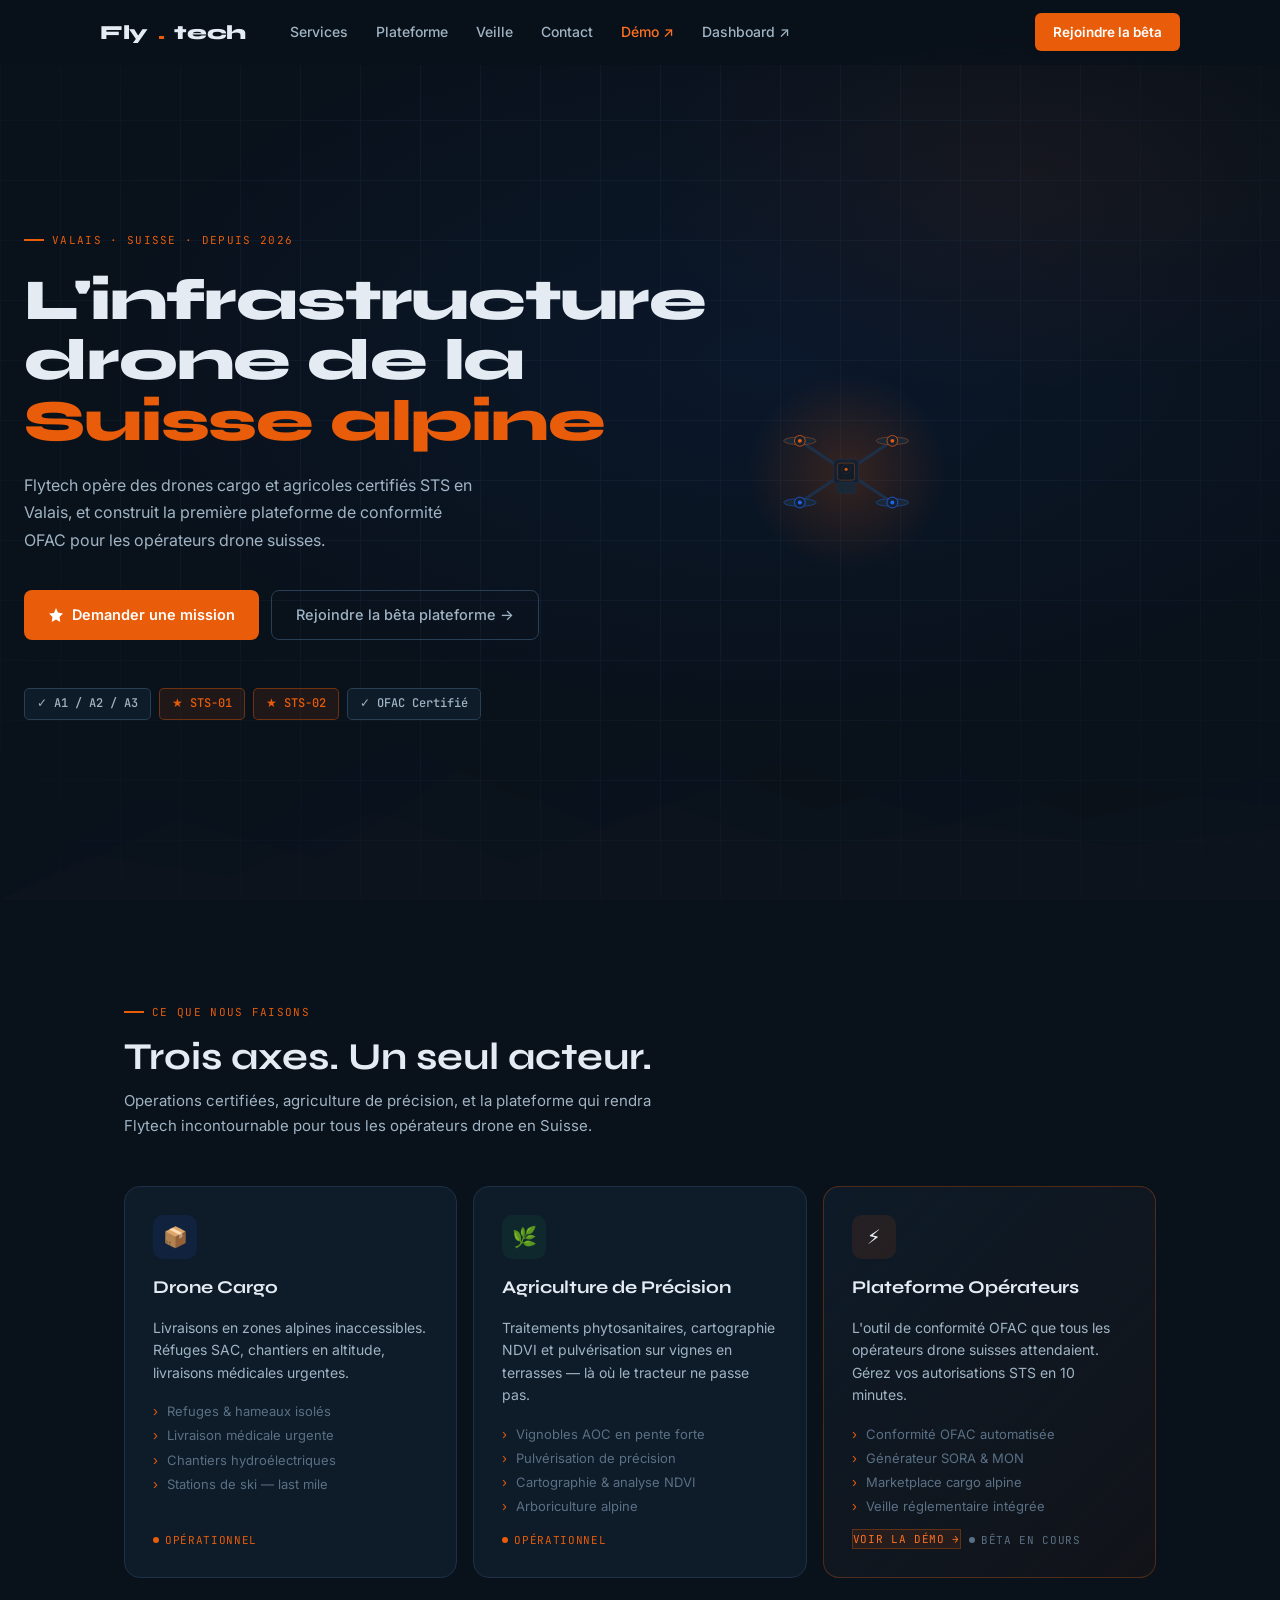
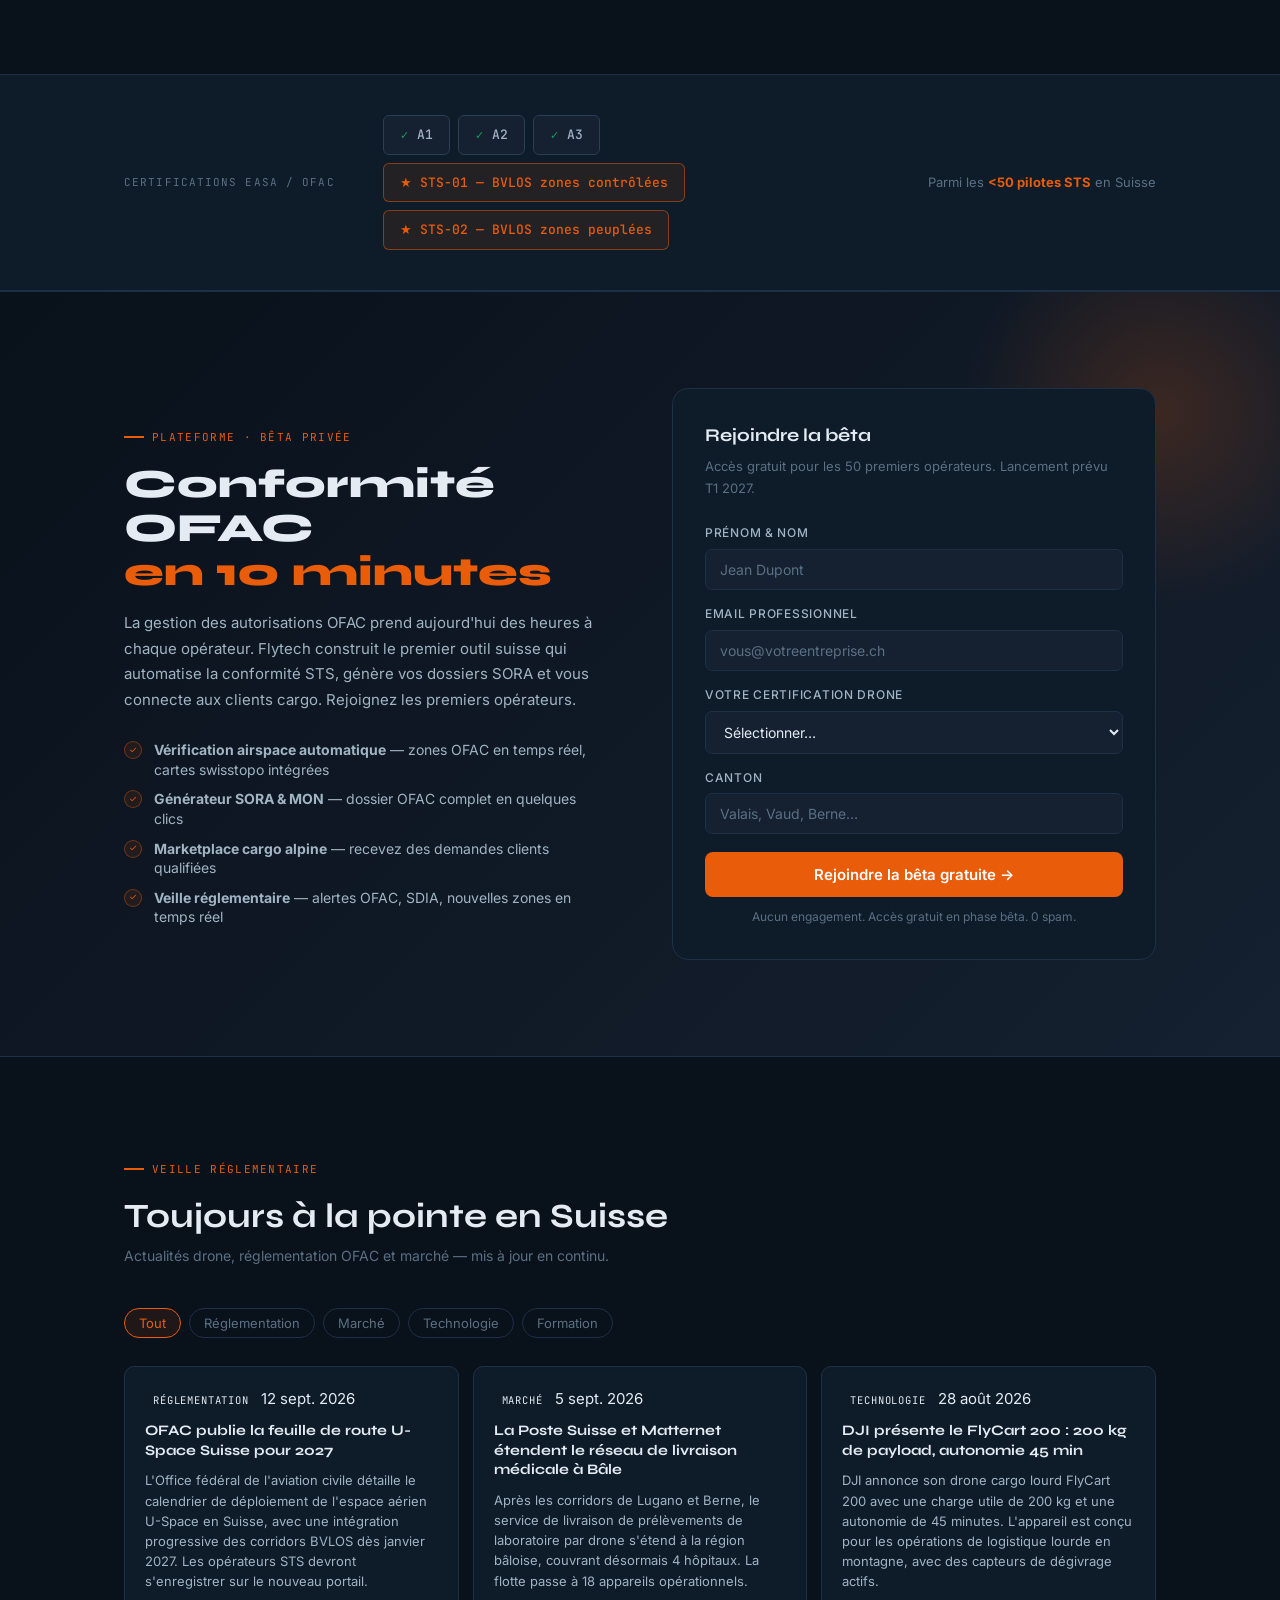
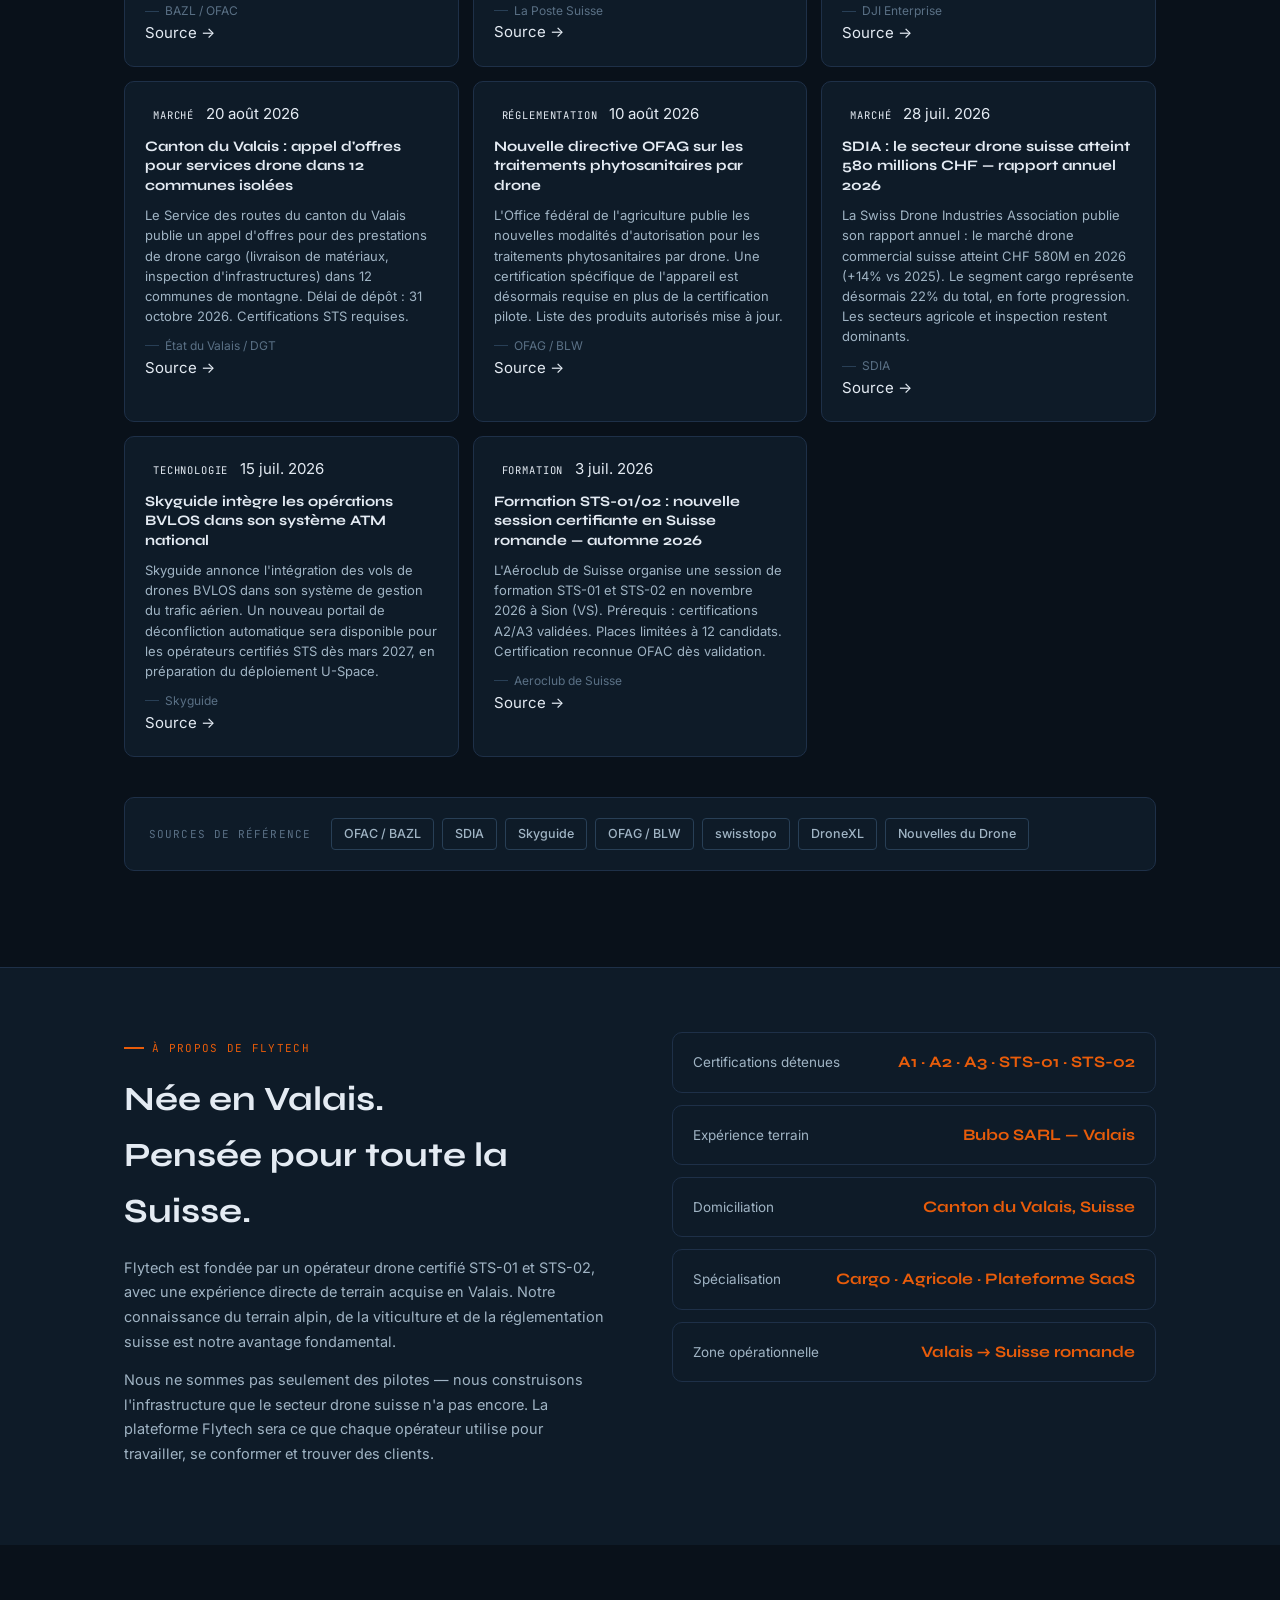
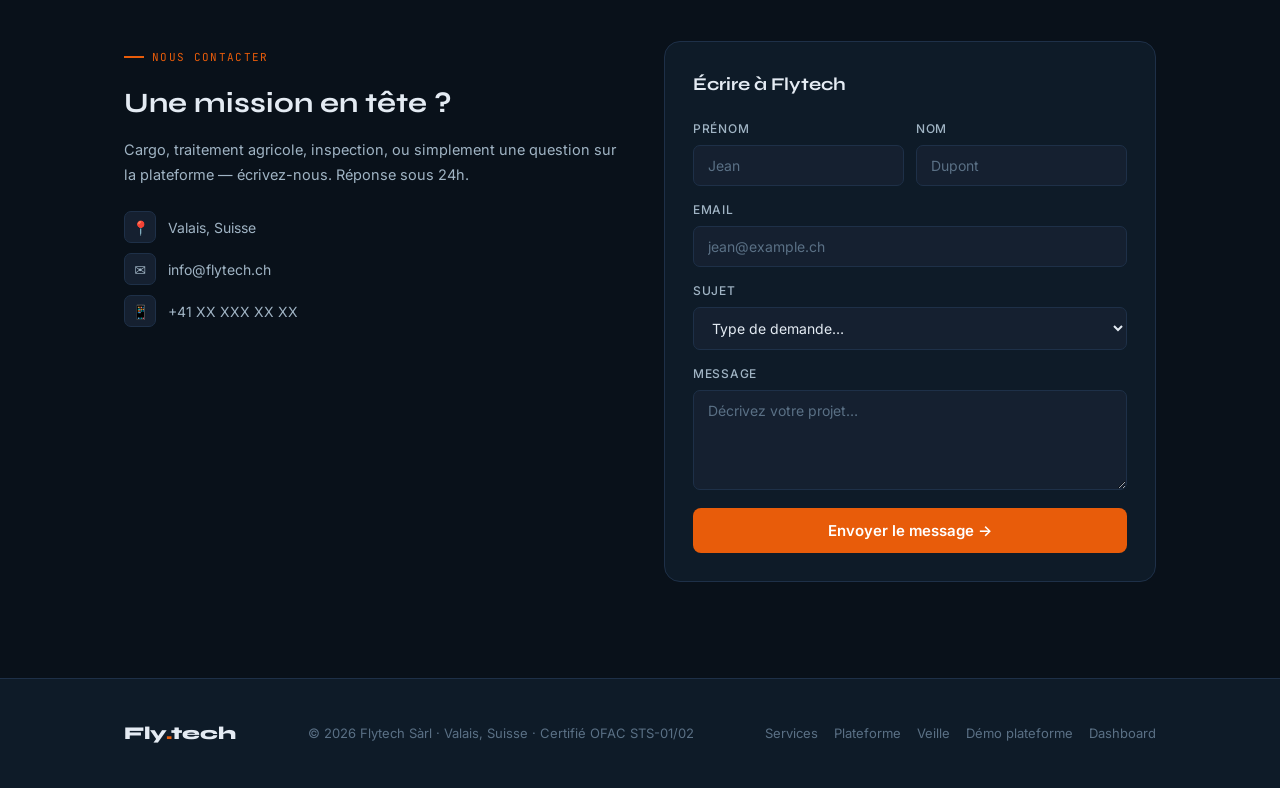
==== commit 60772c00: "feat: add platform demo links to nav, service card and footer Co-Authored-By: Claude Sonnet 4.6 <nor" ====
--- a/index.html
+++ b/index.html
@@ -19,6 +19,7 @@
       <a href="#plateforme">Plateforme</a>
       <a href="#veille">Veille</a>
       <a href="#contact">Contact</a>
+      <a href="plateforme.html" style="color:var(--orange-2)">Démo ↗</a>
       <a href="dashboard.html">Dashboard ↗</a>
     </div>
     <a href="#plateforme" class="nav-cta">Rejoindre la bêta</a>
@@ -174,8 +175,9 @@
           <div class="service-item">Marketplace cargo alpine</div>
           <div class="service-item">Veille réglementaire intégrée</div>
         </div>
-        <div class="service-pill soon">
-          <span class="pulse off"></span>Bêta en cours — Rejoindre →
+        <div style="display:flex;gap:8px;flex-wrap:wrap;margin-top:auto">
+          <a href="plateforme.html" class="service-pill" style="text-decoration:none;background:var(--orange-bg);color:var(--orange-2);border:1px solid rgba(232,92,10,.3)">Voir la démo →</a>
+          <div class="service-pill soon"><span class="pulse off"></span>Bêta en cours</div>
         </div>
       </div>
     </div>
@@ -405,6 +407,7 @@
       <a href="#services">Services</a>
       <a href="#plateforme">Plateforme</a>
       <a href="#veille">Veille</a>
+      <a href="plateforme.html">Démo plateforme</a>
       <a href="dashboard.html">Dashboard</a>
     </div>
   </div>
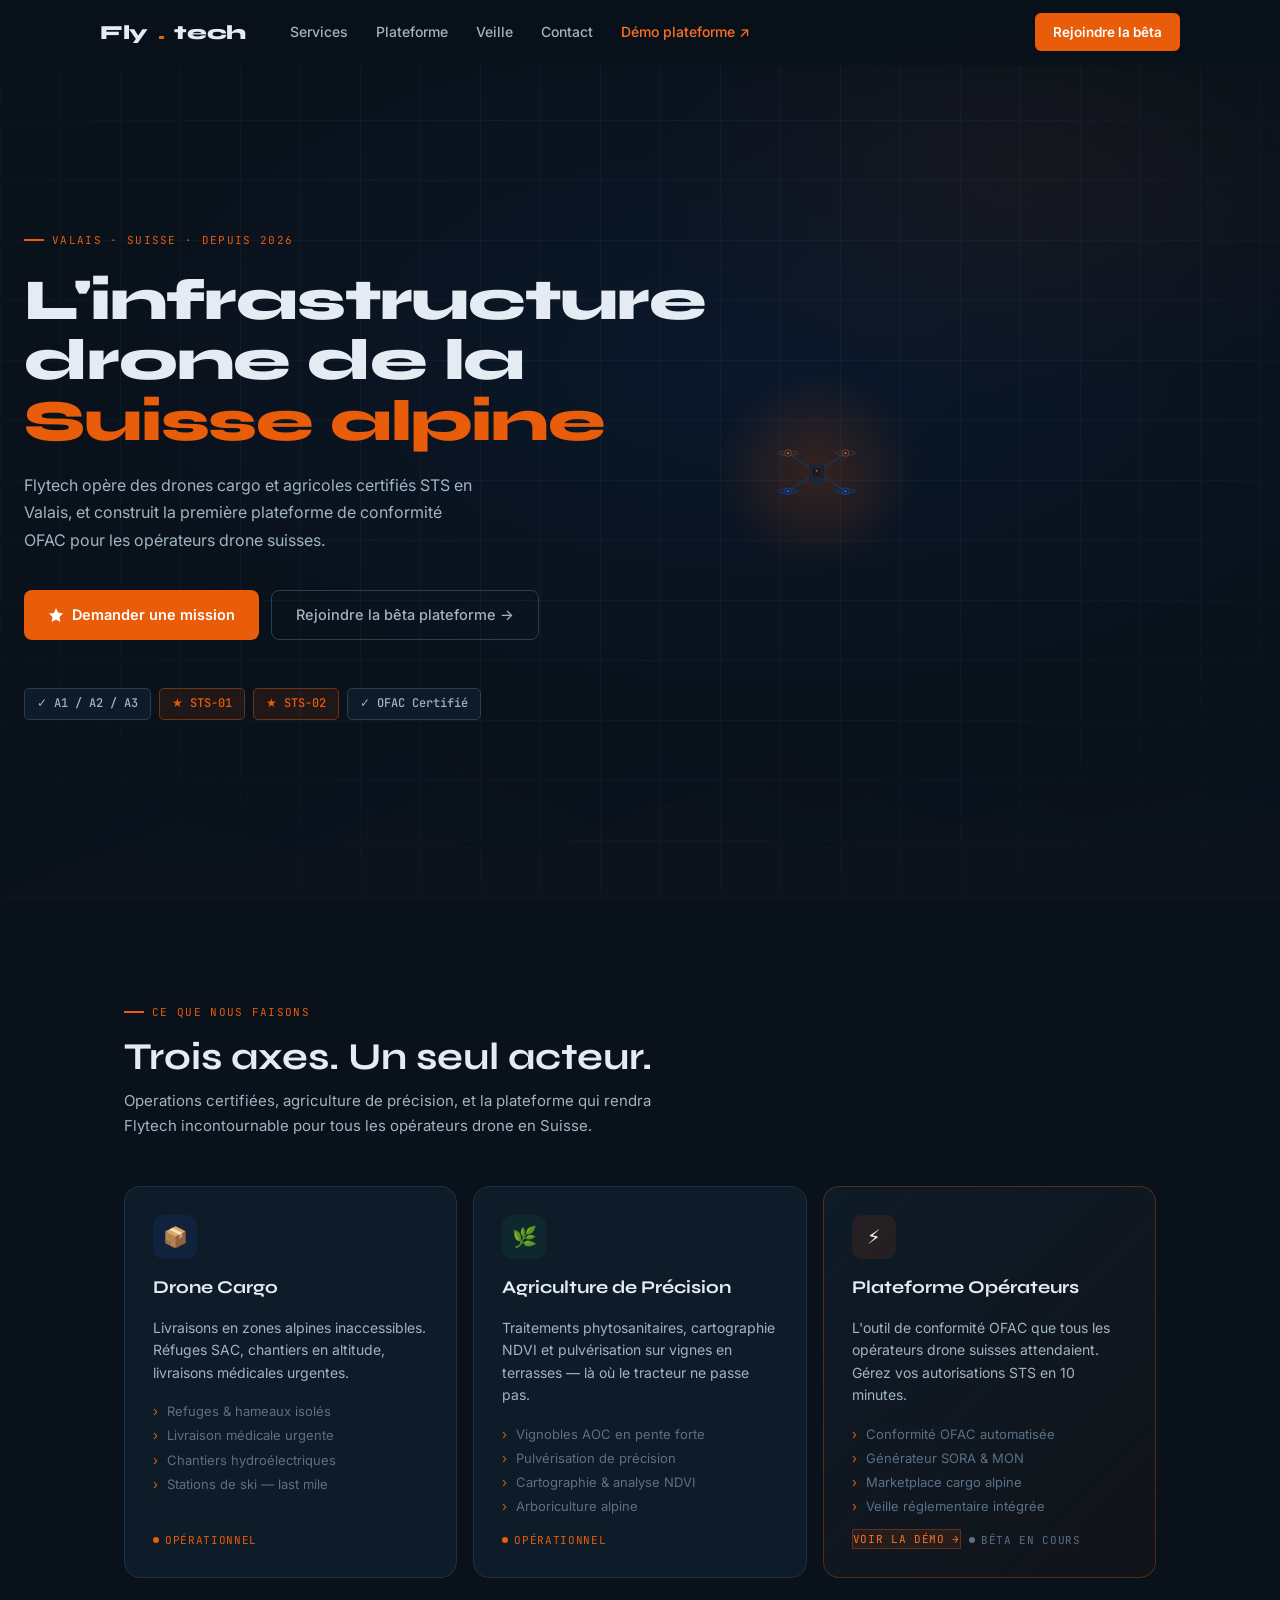
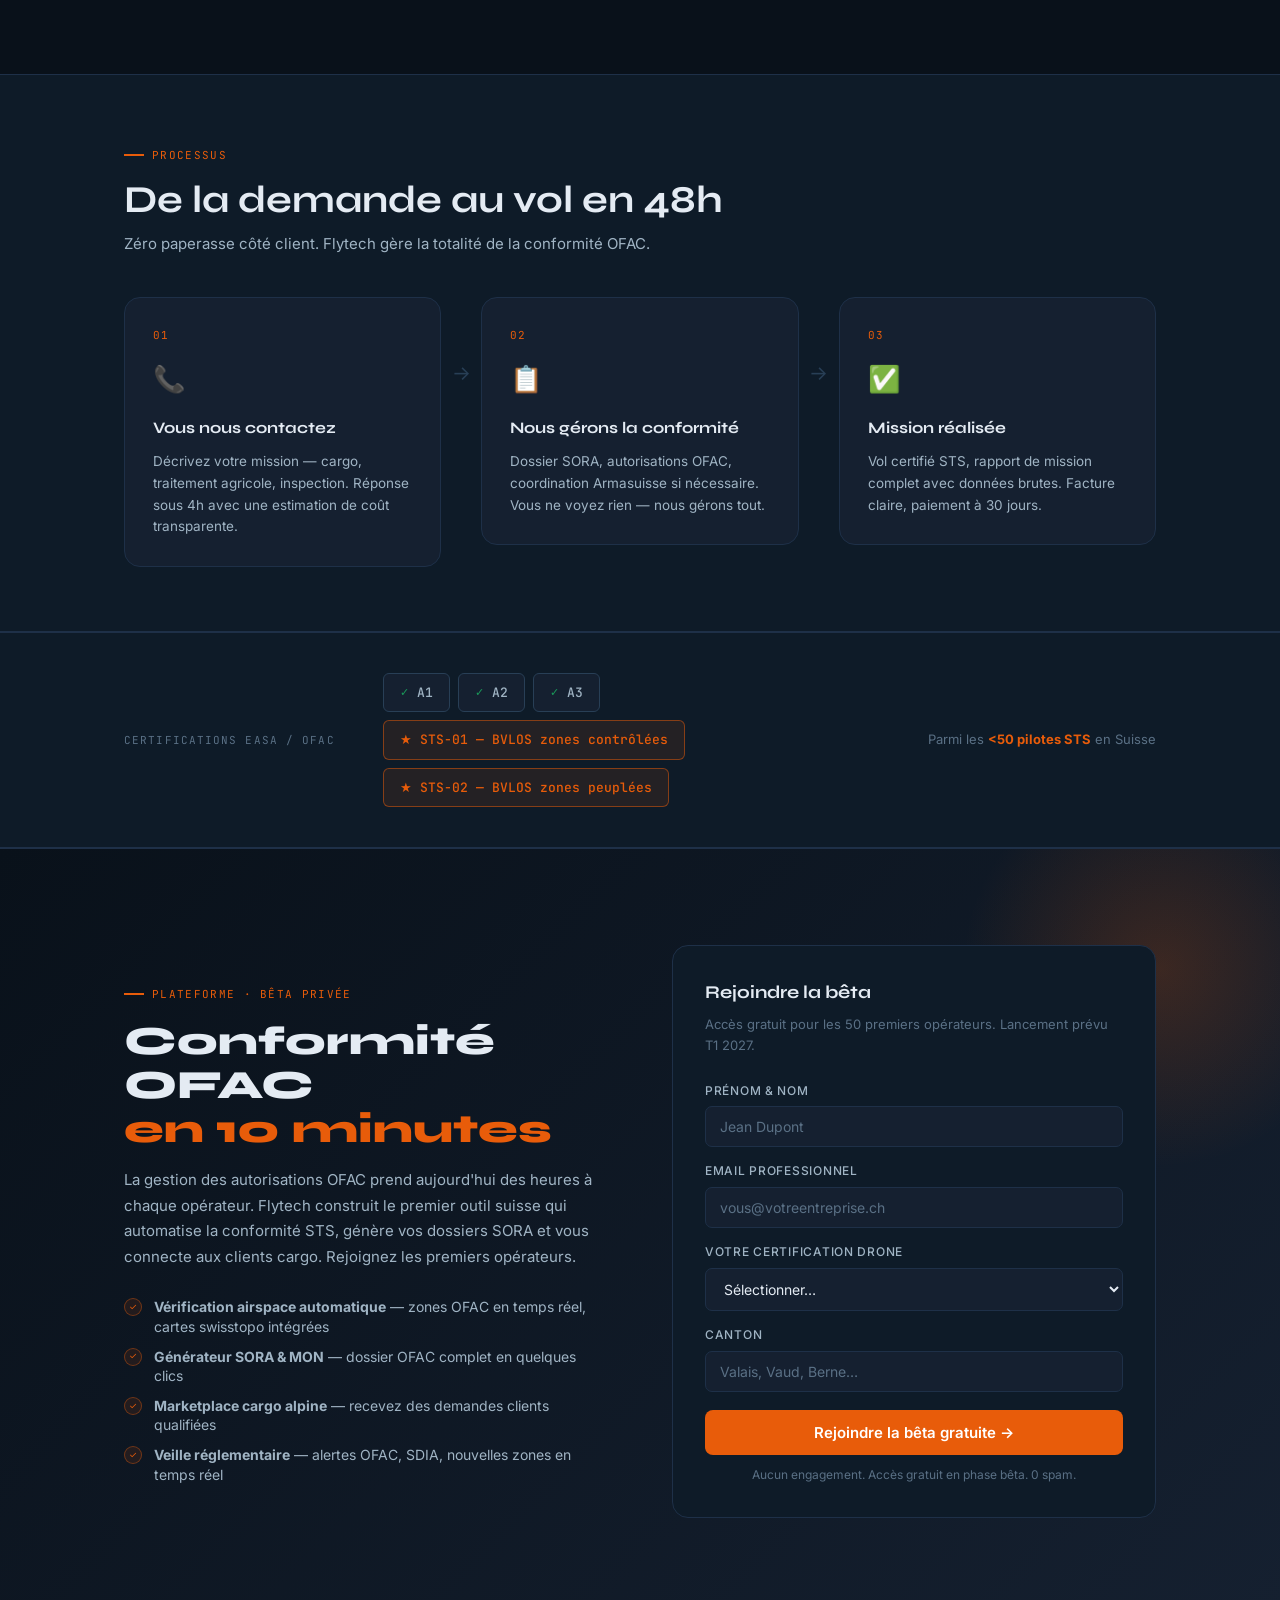
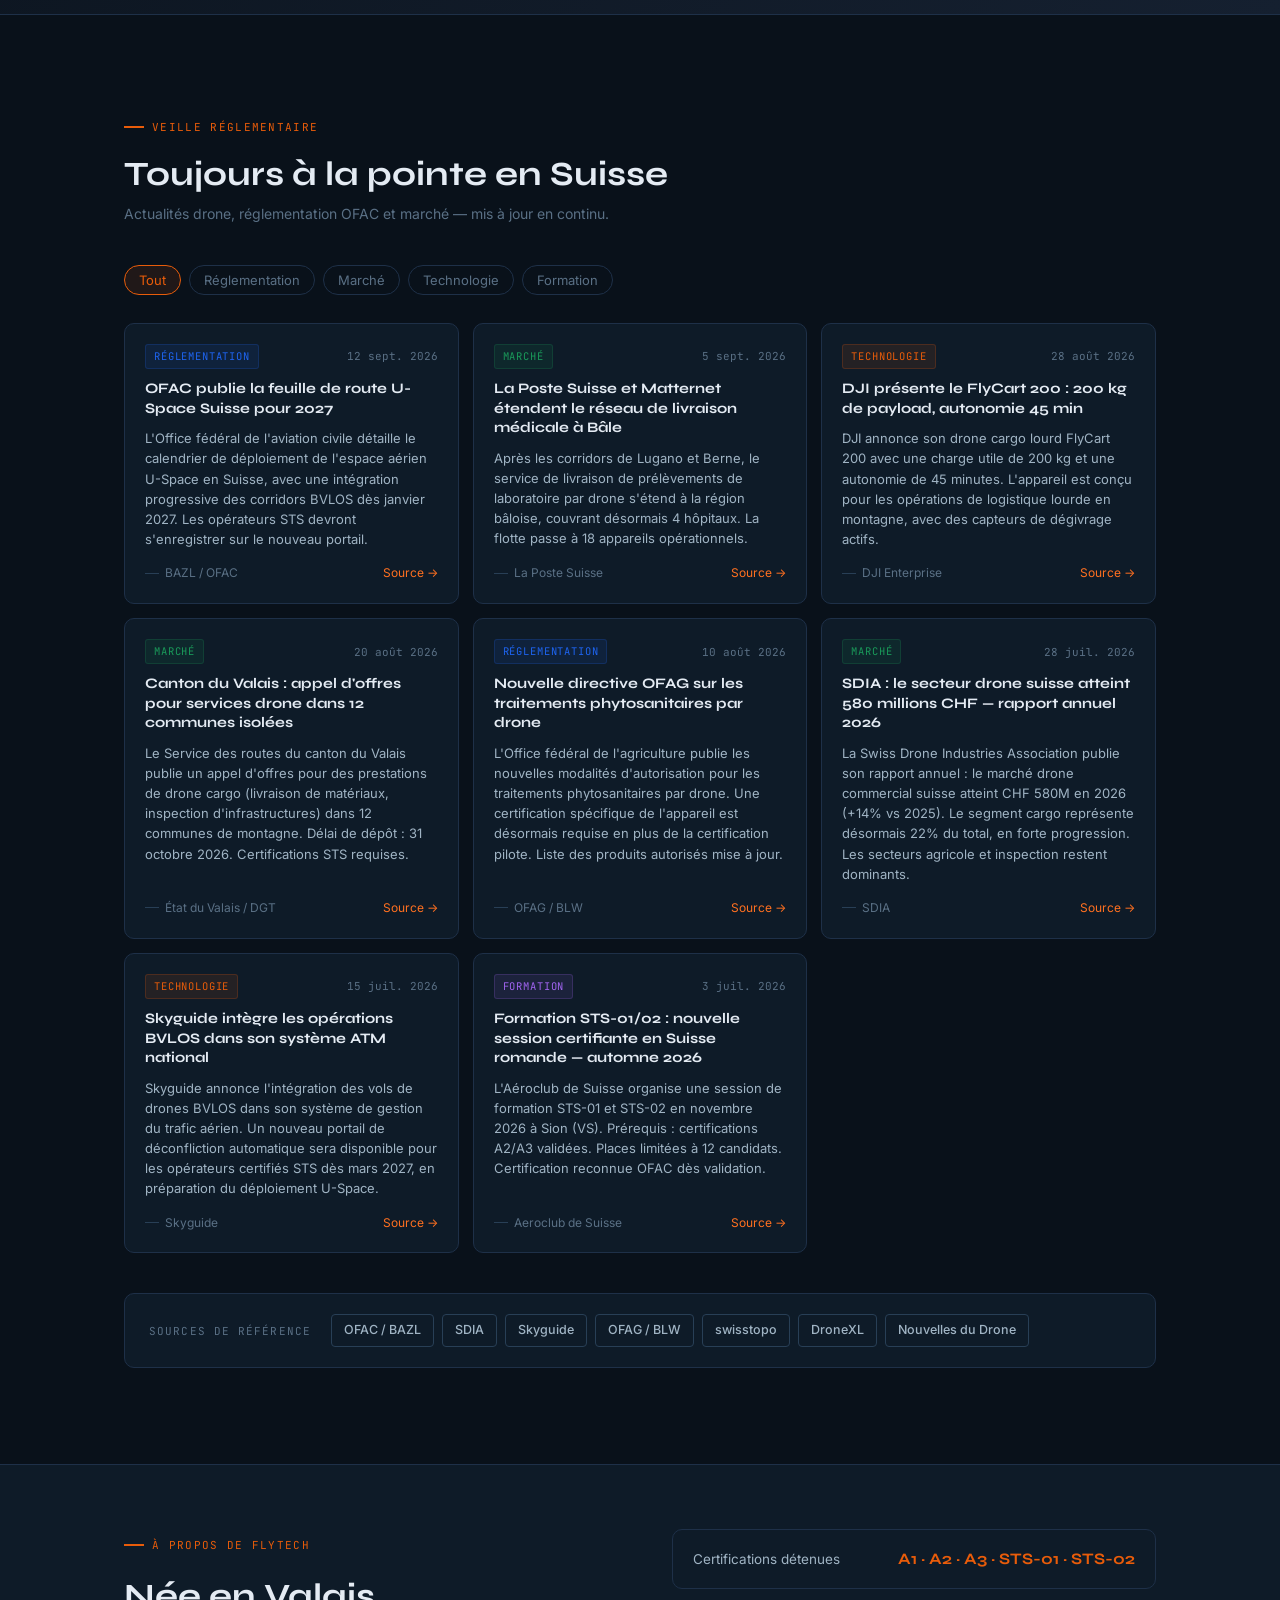
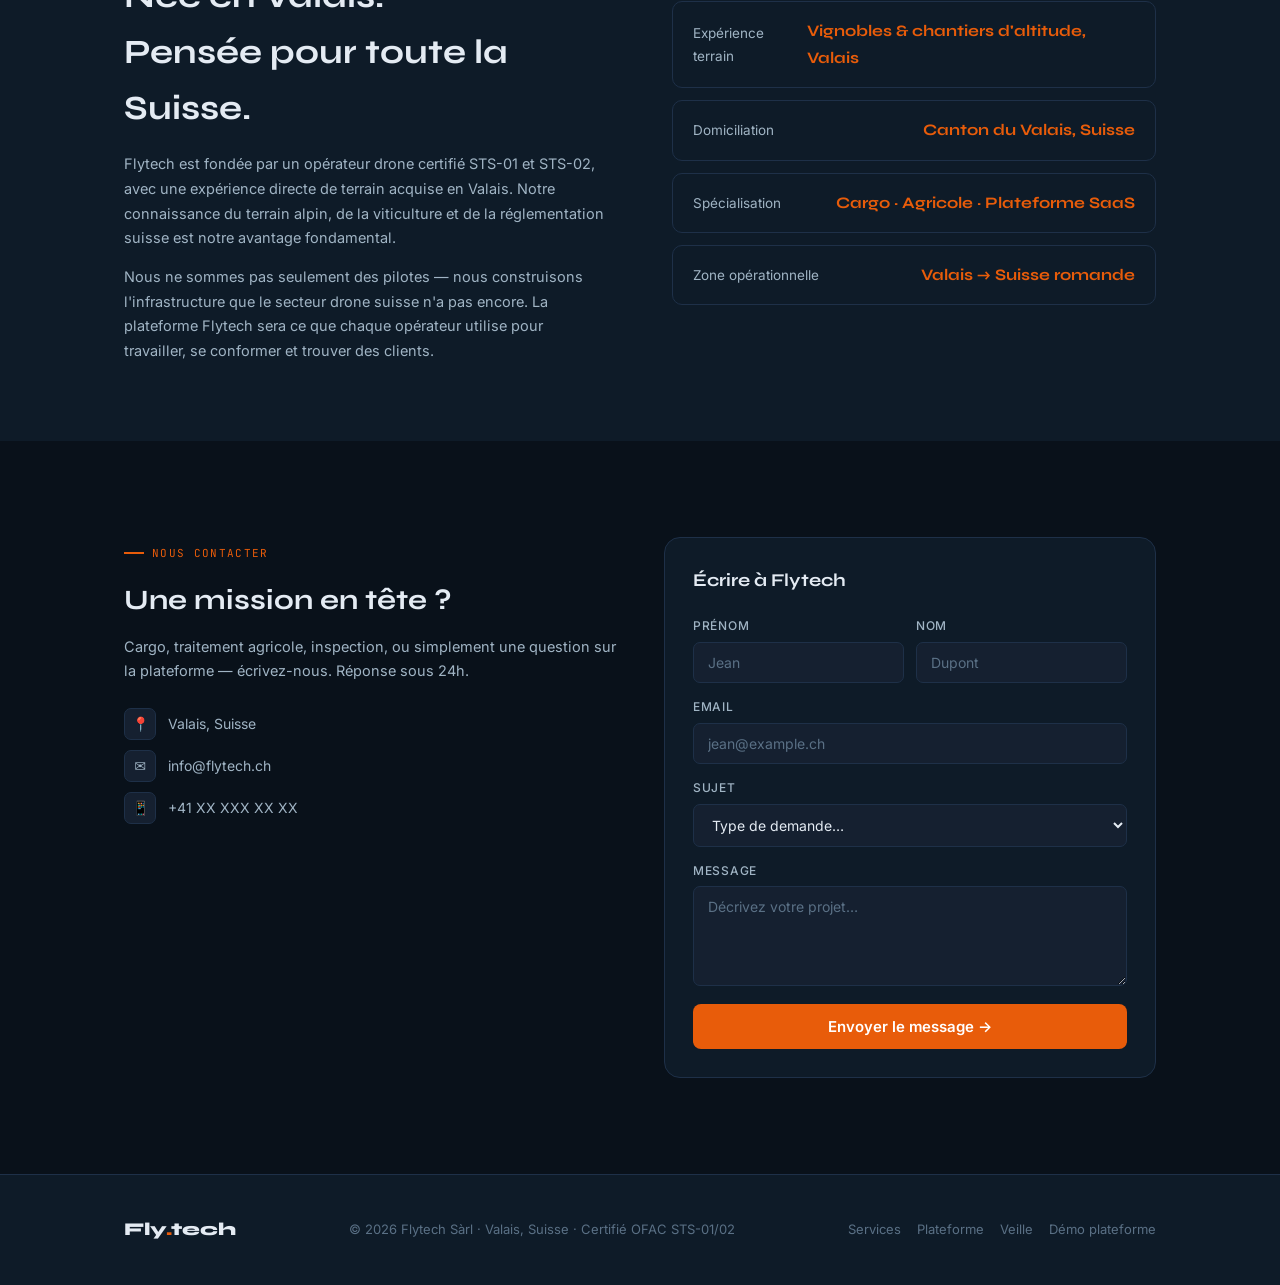
==== commit cfeabdfd: "polish: landing page improvements and JS bug fix - Add "Comment ça marche" 3-step process section (S" ====
--- a/index.html
+++ b/index.html
@@ -19,8 +19,7 @@
       <a href="#plateforme">Plateforme</a>
       <a href="#veille">Veille</a>
       <a href="#contact">Contact</a>
-      <a href="plateforme.html" style="color:var(--orange-2)">Démo ↗</a>
-      <a href="dashboard.html">Dashboard ↗</a>
+      <a href="plateforme.html" style="color:var(--orange-2)">Démo plateforme ↗</a>
     </div>
     <a href="#plateforme" class="nav-cta">Rejoindre la bêta</a>
     <button class="nav-hamburger" id="hamburger" aria-label="Menu">
@@ -112,15 +111,15 @@
     <div class="hero-stats">
       <div class="hstat">
         <div class="hstat-n">STS-01<span> & 02</span></div>
-        <div class="hstat-l">BVLOS certifié</div>
+        <div class="hstat-l">BVLOS certifié OFAC</div>
       </div>
       <div class="hstat">
-        <div class="hstat-n">&lt;50<span> pilotes</span></div>
-        <div class="hstat-l">STS en Suisse</div>
+        <div class="hstat-n">CHF 580<span>M</span></div>
+        <div class="hstat-l">Marché drone CH 2026</div>
       </div>
       <div class="hstat">
         <div class="hstat-n">5 200<span>ha</span></div>
-        <div class="hstat-l">Vignes en Valais</div>
+        <div class="hstat-l">Vignes Valais à traiter</div>
       </div>
     </div>
   </div>
@@ -179,6 +178,39 @@
           <a href="plateforme.html" class="service-pill" style="text-decoration:none;background:var(--orange-bg);color:var(--orange-2);border:1px solid rgba(232,92,10,.3)">Voir la démo →</a>
           <div class="service-pill soon"><span class="pulse off"></span>Bêta en cours</div>
         </div>
+      </div>
+    </div>
+  </div>
+</section>
+
+<!-- ================================================== COMMENT ÇA MARCHE -->
+<section class="section-pad-sm how-section">
+  <div class="container">
+    <div class="section-header fade-up" style="margin-bottom:40px">
+      <div class="tag">Processus</div>
+      <h2>De la demande au vol en 48h</h2>
+      <p>Zéro paperasse côté client. Flytech gère la totalité de la conformité OFAC.</p>
+    </div>
+    <div class="steps-grid">
+      <div class="step-card fade-up">
+        <div class="step-num">01</div>
+        <div class="step-icon">📞</div>
+        <h3 class="step-title">Vous nous contactez</h3>
+        <p class="step-desc">Décrivez votre mission — cargo, traitement agricole, inspection. Réponse sous 4h avec une estimation de coût transparente.</p>
+      </div>
+      <div class="step-arrow">→</div>
+      <div class="step-card fade-up">
+        <div class="step-num">02</div>
+        <div class="step-icon">📋</div>
+        <h3 class="step-title">Nous gérons la conformité</h3>
+        <p class="step-desc">Dossier SORA, autorisations OFAC, coordination Armasuisse si nécessaire. Vous ne voyez rien — nous gérons tout.</p>
+      </div>
+      <div class="step-arrow">→</div>
+      <div class="step-card fade-up">
+        <div class="step-num">03</div>
+        <div class="step-icon">✅</div>
+        <h3 class="step-title">Mission réalisée</h3>
+        <p class="step-desc">Vol certifié STS, rapport de mission complet avec données brutes. Facture claire, paiement à 30 jours.</p>
       </div>
     </div>
   </div>
@@ -316,7 +348,7 @@
         </div>
         <div class="about-stat">
           <span class="about-stat-label">Expérience terrain</span>
-          <span class="about-stat-val">Bubo SARL — Valais</span>
+          <span class="about-stat-val">Vignobles & chantiers d'altitude, Valais</span>
         </div>
         <div class="about-stat">
           <span class="about-stat-label">Domiciliation</span>
@@ -408,7 +440,6 @@
       <a href="#plateforme">Plateforme</a>
       <a href="#veille">Veille</a>
       <a href="plateforme.html">Démo plateforme</a>
-      <a href="dashboard.html">Dashboard</a>
     </div>
   </div>
 </footer>
--- a/css/style.css
+++ b/css/style.css
@@ -346,6 +346,30 @@
 .form-success p { font-size: 13px; color: var(--text-2); }
 
 /* ============================================================
+   HOW IT WORKS
+   ============================================================ */
+.how-section { background: var(--bg-2); border-top: 1px solid var(--border); border-bottom: 1px solid var(--border); }
+.steps-grid {
+  display: grid; grid-template-columns: 1fr auto 1fr auto 1fr; align-items: start; gap: 0;
+}
+.step-card {
+  background: var(--bg-3); border: 1px solid var(--border); border-radius: var(--radius-lg);
+  padding: 28px; position: relative; transition: border-color .3s;
+}
+.step-card:hover { border-color: var(--border-2); }
+.step-num {
+  font-family: var(--f-mono); font-size: 11px; color: var(--orange);
+  letter-spacing: .1em; margin-bottom: 14px; display: block;
+}
+.step-icon { font-size: 26px; margin-bottom: 14px; display: block; }
+.step-title { font-family: var(--f-head); font-size: 16px; font-weight: 700; color: var(--text); margin-bottom: 10px; }
+.step-desc { font-size: 13.5px; color: var(--text-2); line-height: 1.6; }
+.step-arrow {
+  display: flex; align-items: flex-start; justify-content: center;
+  padding-top: 60px; font-size: 20px; color: var(--border-2); width: 40px; flex-shrink: 0;
+}
+
+/* ============================================================
    NEWS / VEILLE
    ============================================================ */
 .news-header { display: flex; justify-content: space-between; align-items: flex-end; flex-wrap: wrap; gap: 16px; margin-bottom: 40px; }
@@ -368,19 +392,26 @@
 }
 .news-card:hover { border-color: var(--border-2); transform: translateY(-2px); }
 .news-card-head { display: flex; justify-content: space-between; align-items: center; gap: 8px; }
-.news-cat {
+/* main.js uses .news-meta and .cat-* */
+.news-meta { display: flex; justify-content: space-between; align-items: center; gap: 8px; }
+.news-cat,
+.news-meta [class^="cat-"] {
   font-family: var(--f-mono); font-size: 10.5px; letter-spacing: .08em;
   text-transform: uppercase; padding: 3px 8px; border-radius: 3px;
 }
-.news-cat.reglementation { background: var(--blue-bg); color: var(--blue); }
-.news-cat.marche { background: var(--green-bg); color: var(--green); }
-.news-cat.technologie { background: var(--orange-bg); color: var(--orange); }
-.news-cat.formation { background: rgba(160,100,240,.1); color: #A064F0; }
-.news-date { font-family: var(--f-mono); font-size: 11px; color: var(--text-3); white-space: nowrap; }
+.news-cat.reglementation,.cat-reglementation { background: var(--blue-bg); color: var(--blue); border: 1px solid rgba(30,100,240,.2); }
+.news-cat.marche,.cat-marche              { background: var(--green-bg); color: var(--green); border: 1px solid rgba(26,154,90,.2); }
+.news-cat.technologie,.cat-technologie    { background: var(--orange-bg); color: var(--orange); border: 1px solid rgba(232,92,10,.2); }
+.news-cat.formation,.cat-formation        { background: rgba(160,100,240,.1); color: #A064F0; border: 1px solid rgba(160,100,240,.2); }
+.news-date,
+.news-meta time { font-family: var(--f-mono); font-size: 11px; color: var(--text-3); white-space: nowrap; }
 .news-title { font-family: var(--f-head); font-size: 14.5px; font-weight: 700; color: var(--text); line-height: 1.35; }
 .news-resume { font-size: 13px; color: var(--text-2); line-height: 1.55; }
-.news-source { font-size: 12px; color: var(--text-3); display: flex; align-items: center; gap: 6px; margin-top: auto; }
+.news-footer { display: flex; justify-content: space-between; align-items: center; gap: 8px; margin-top: auto; padding-top: 4px; }
+.news-source { font-size: 12px; color: var(--text-3); display: flex; align-items: center; gap: 6px; }
 .news-source::before { content: ''; width: 14px; height: 1px; background: var(--border-2); }
+.news-link { font-size: 12px; color: var(--orange-2); flex-shrink: 0; transition: color .2s; }
+.news-link:hover { color: var(--orange); }
 
 .sources-bar {
   margin-top: 40px; padding: 20px 24px;
@@ -486,6 +517,8 @@
   .about-grid { grid-template-columns: 1fr; gap: 40px; }
   .contact-grid { grid-template-columns: 1fr; gap: 32px; }
   .hero-stats { grid-template-columns: repeat(3,1fr); }
+  .steps-grid { grid-template-columns: 1fr; gap: 16px; }
+  .step-arrow { display: none; }
 }
 
 @media (max-width: 560px) {
